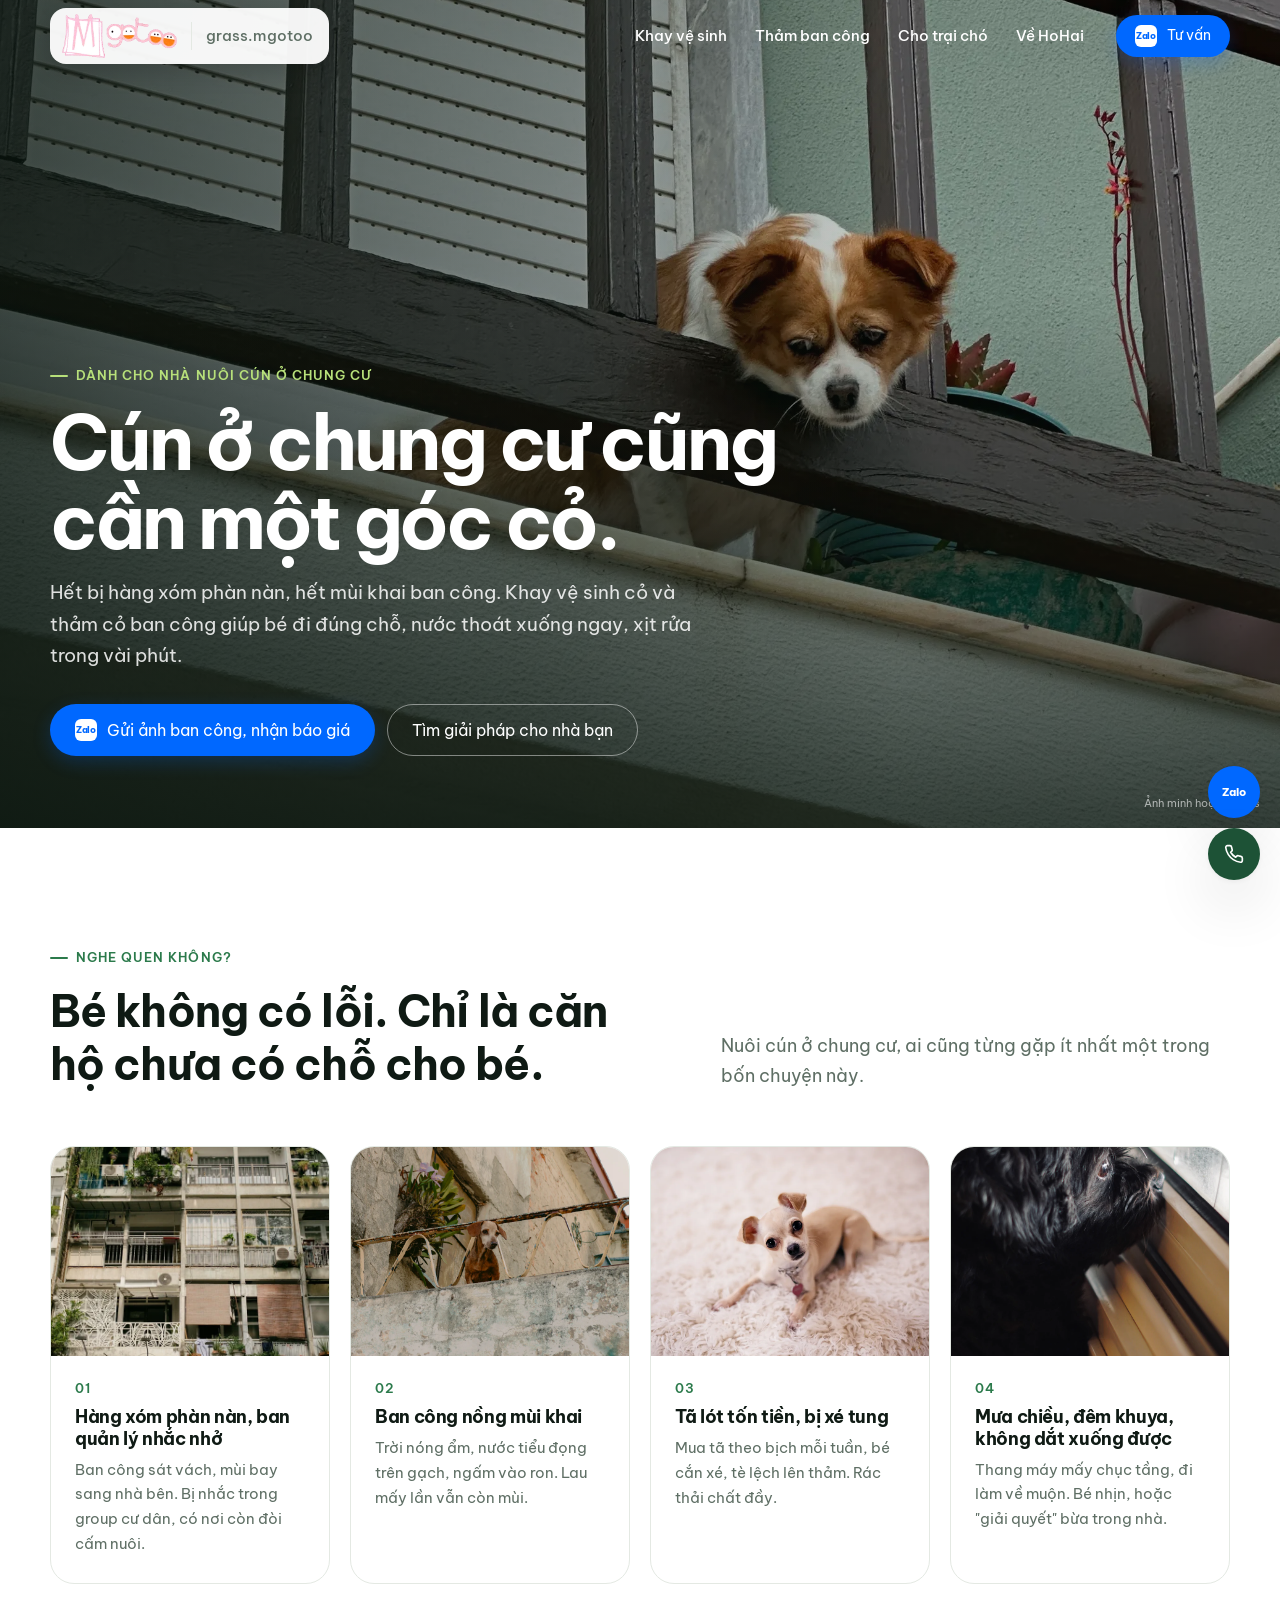
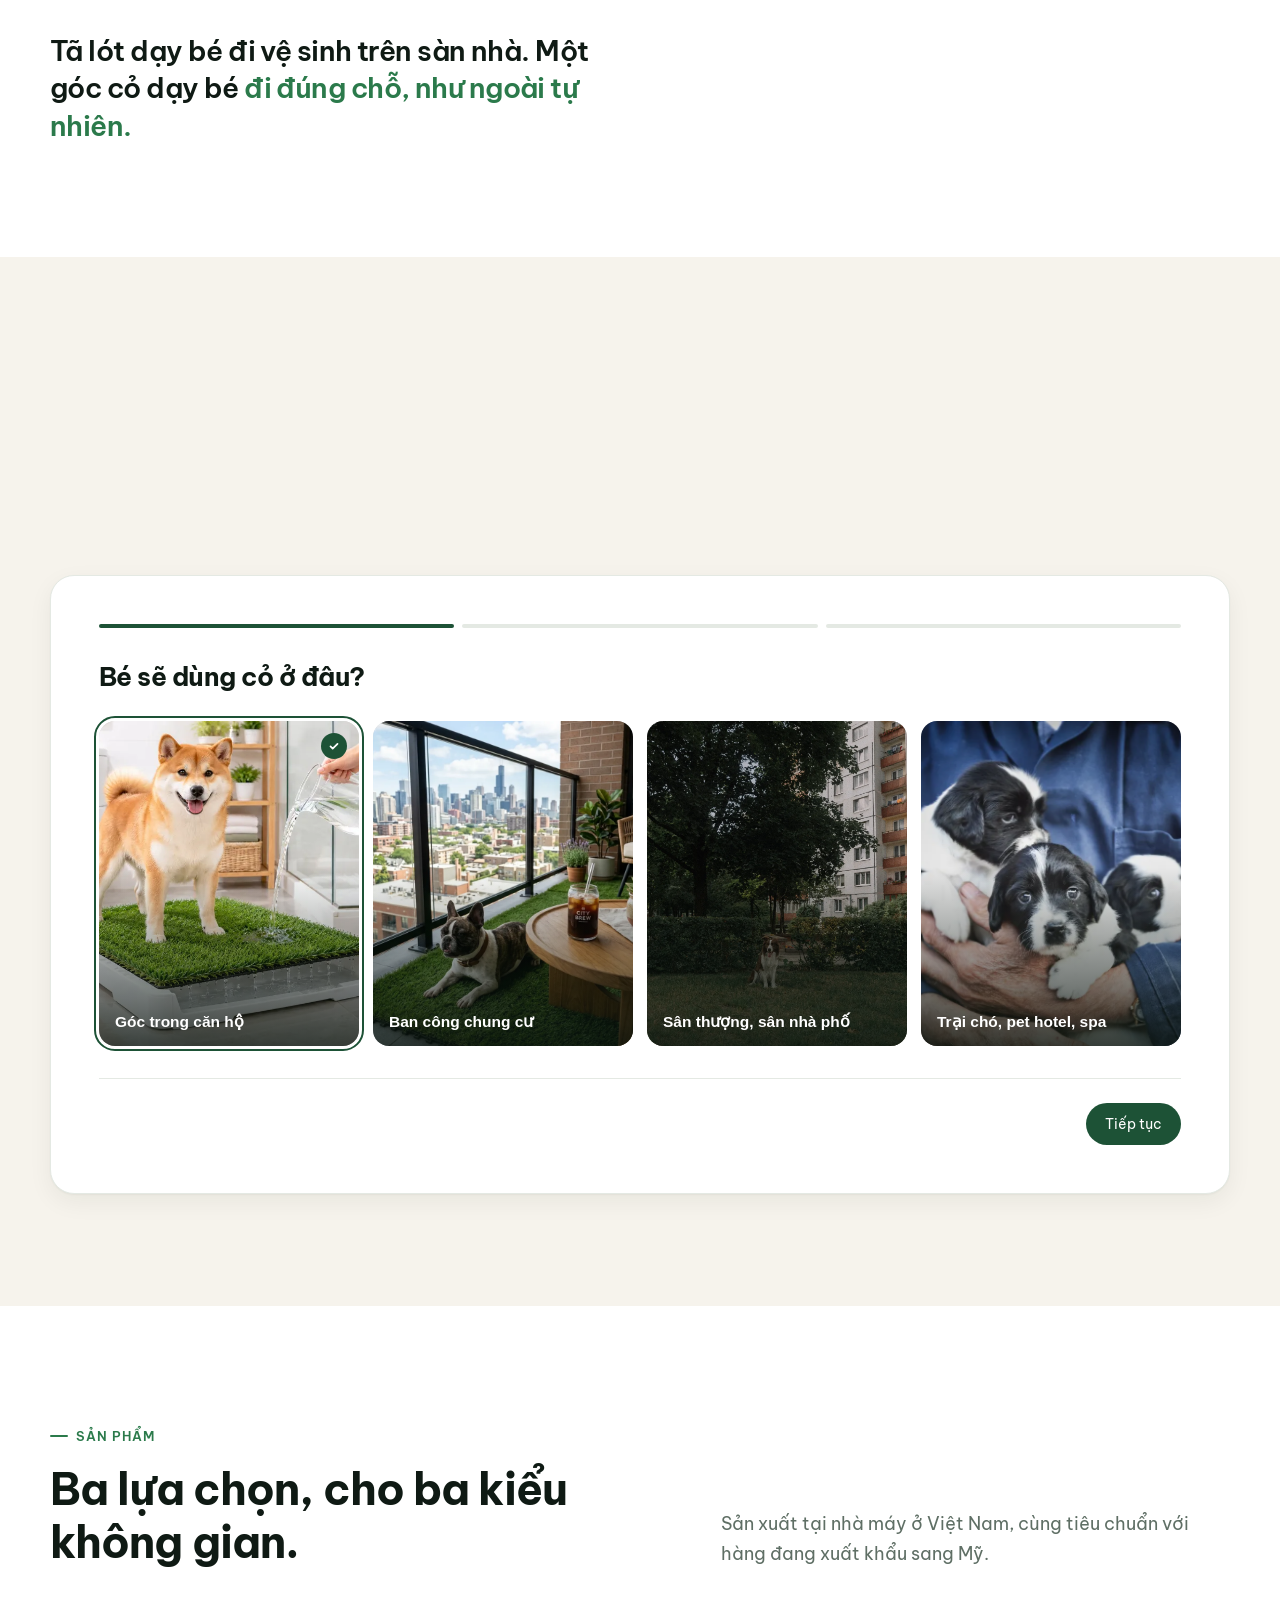
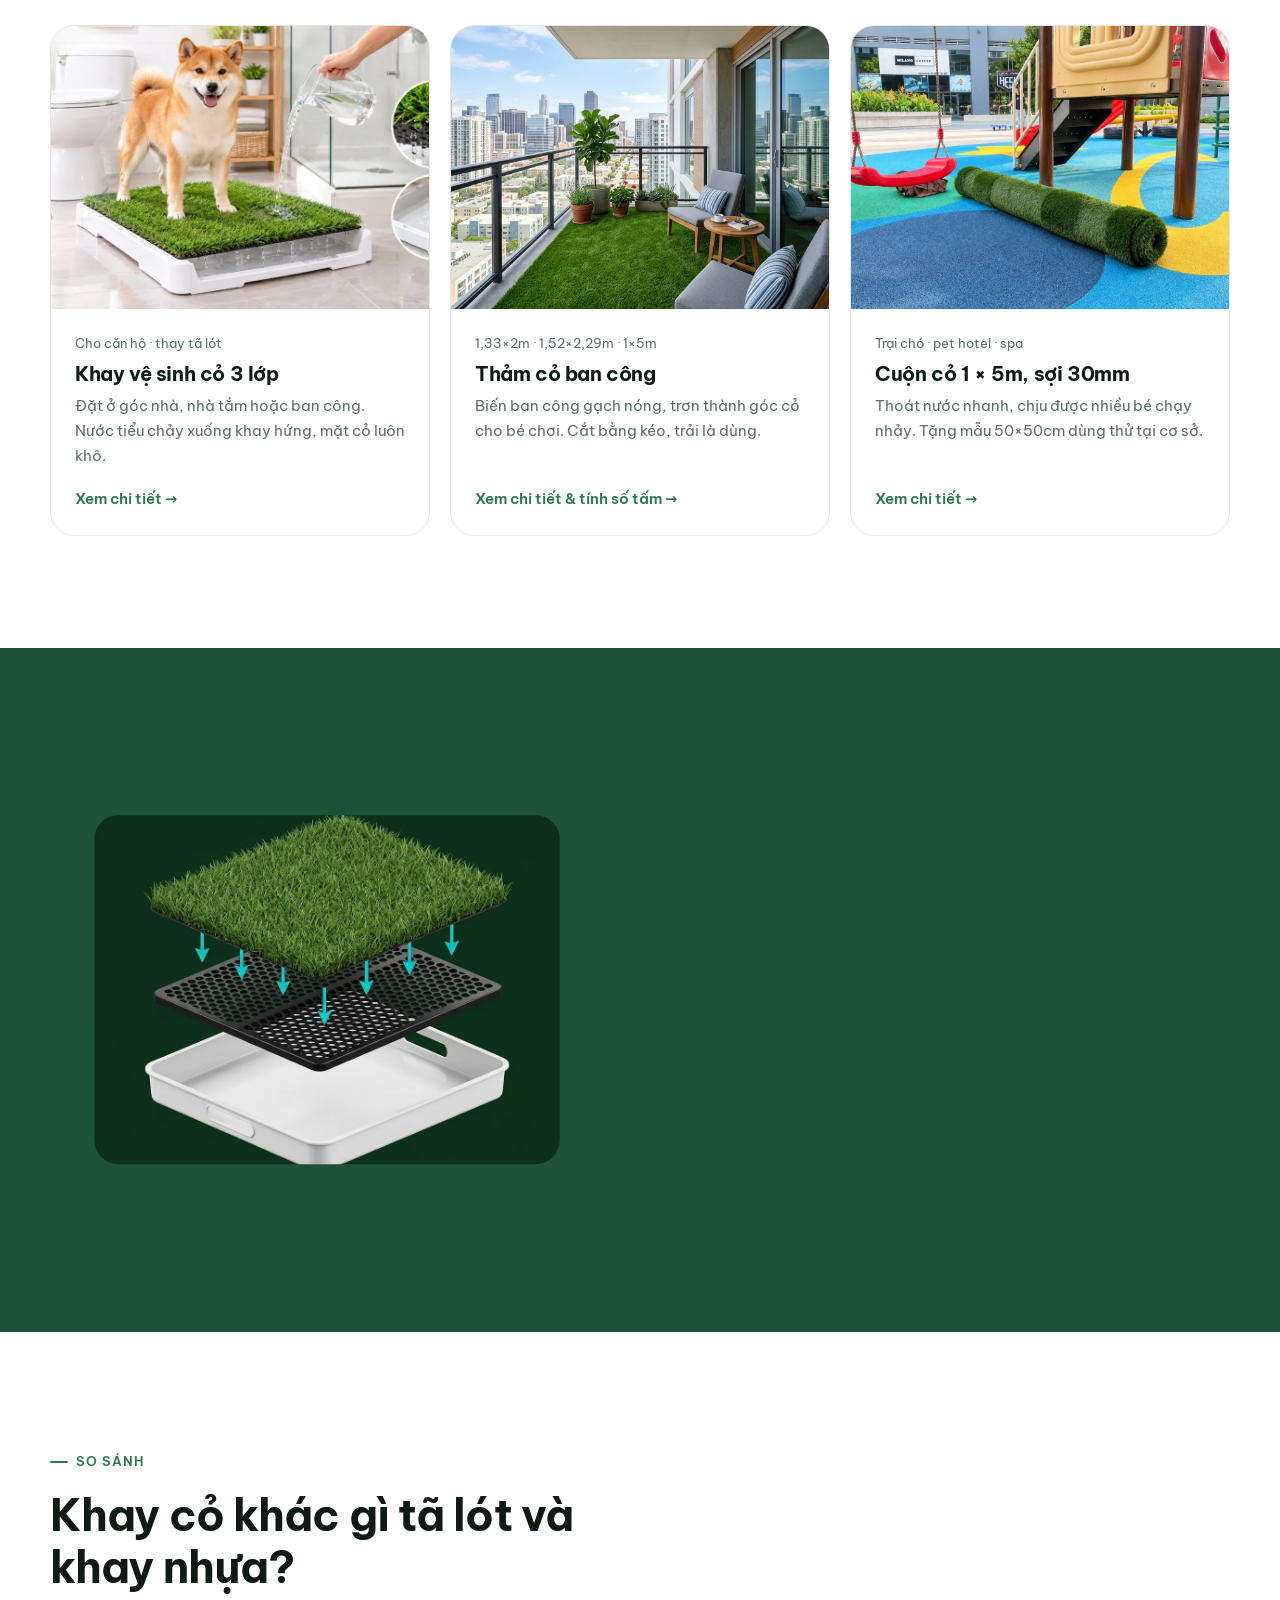
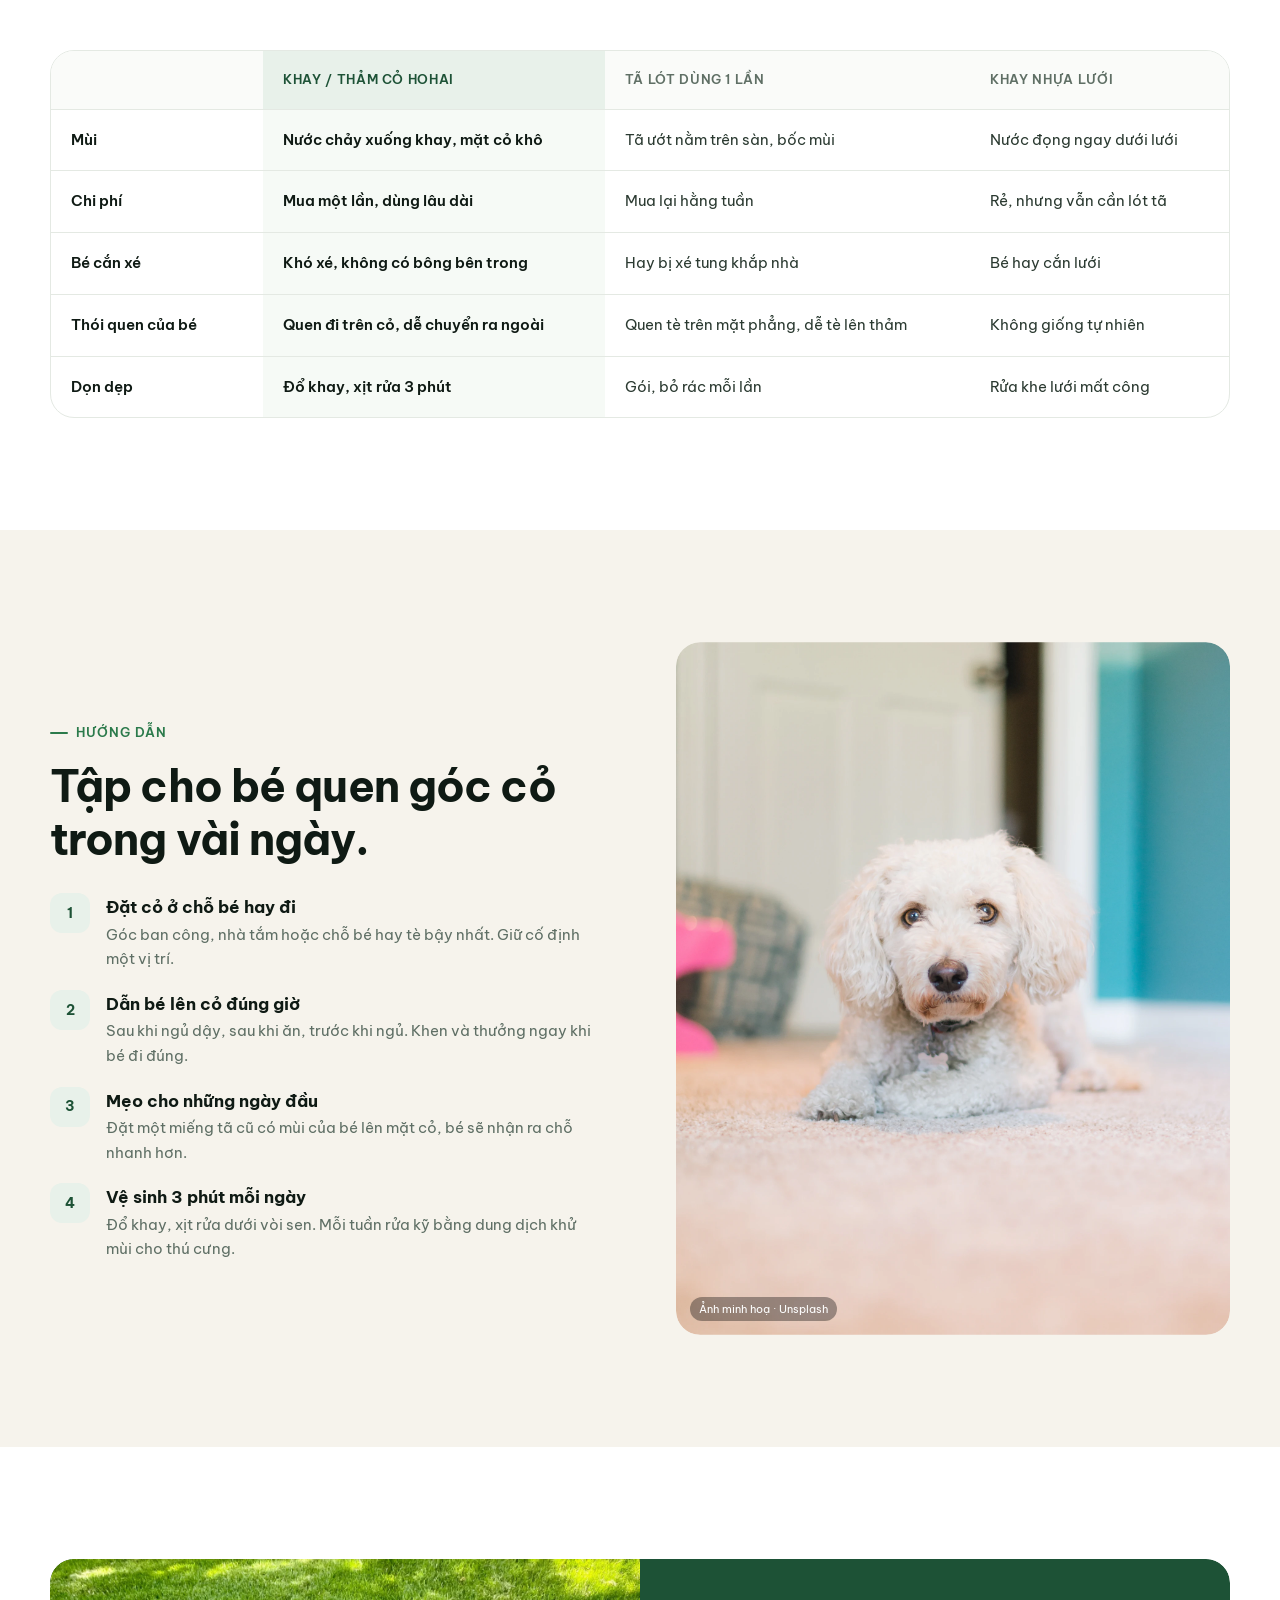
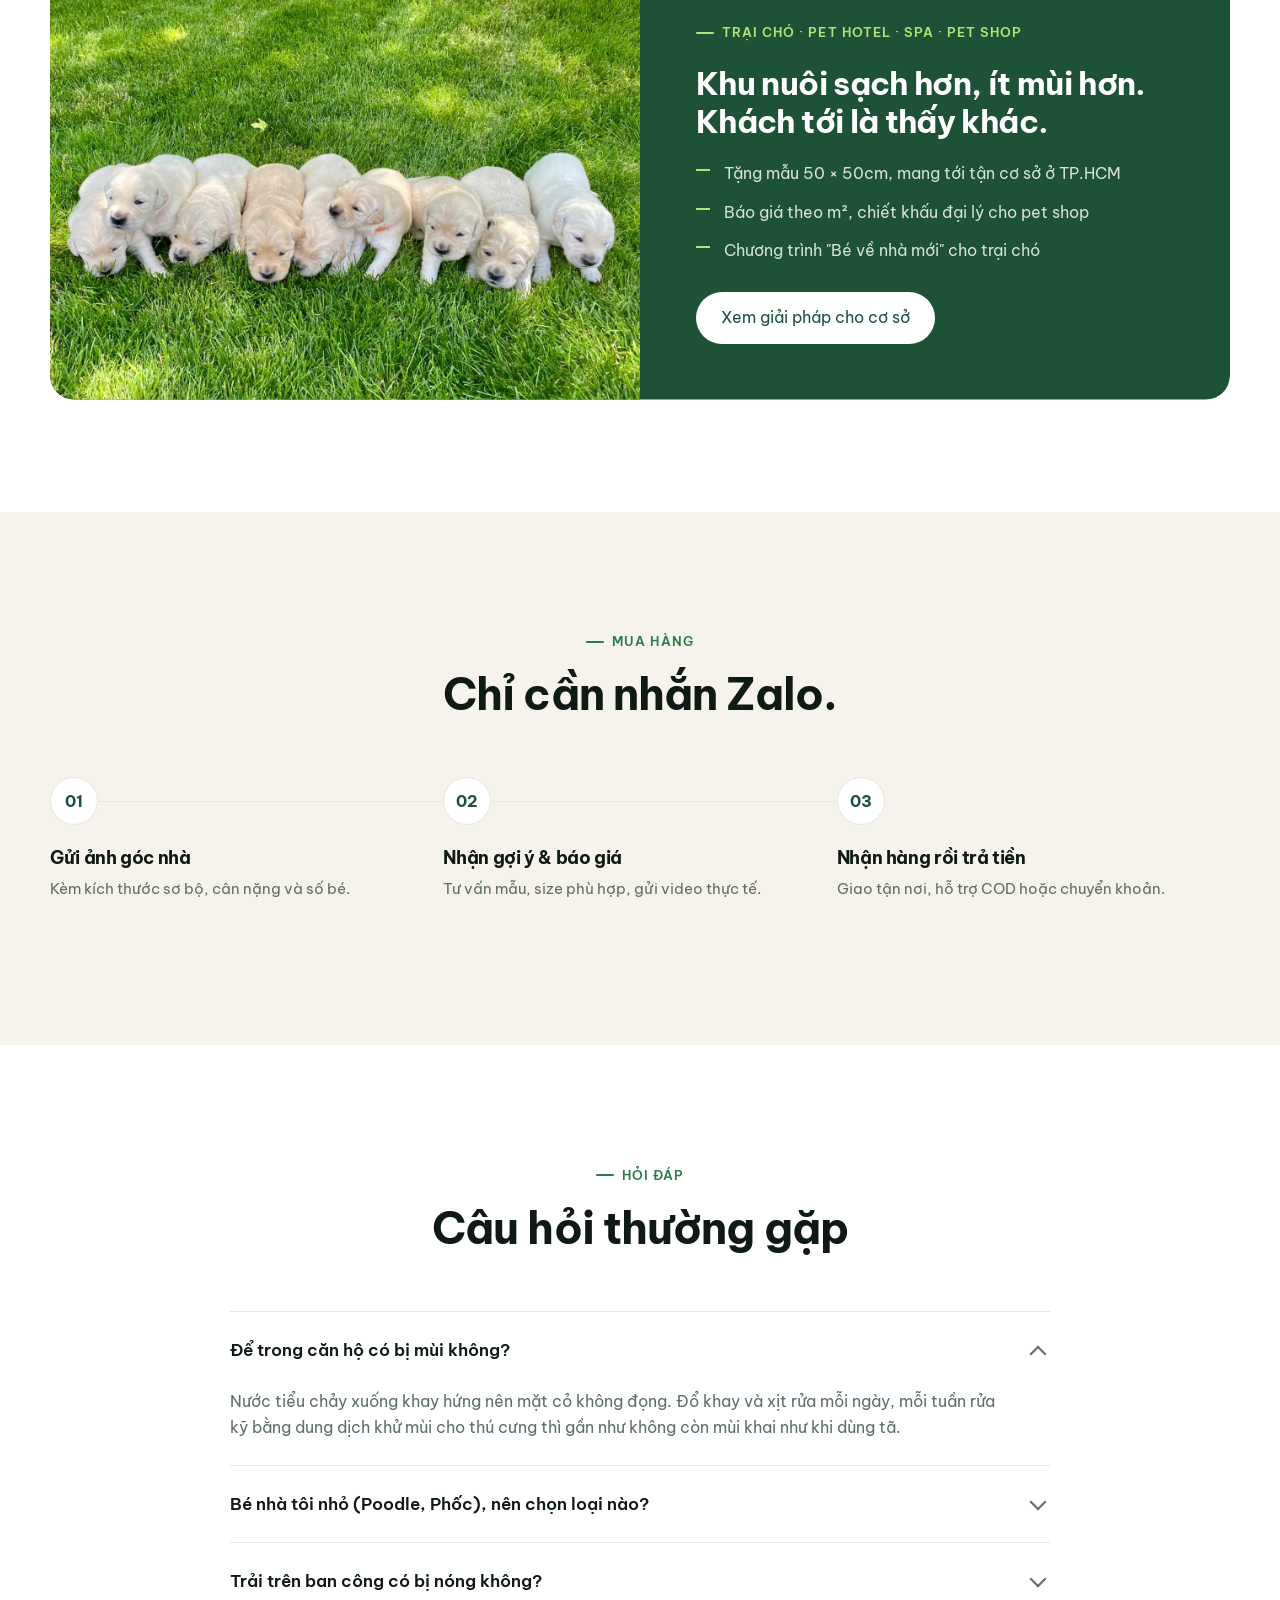
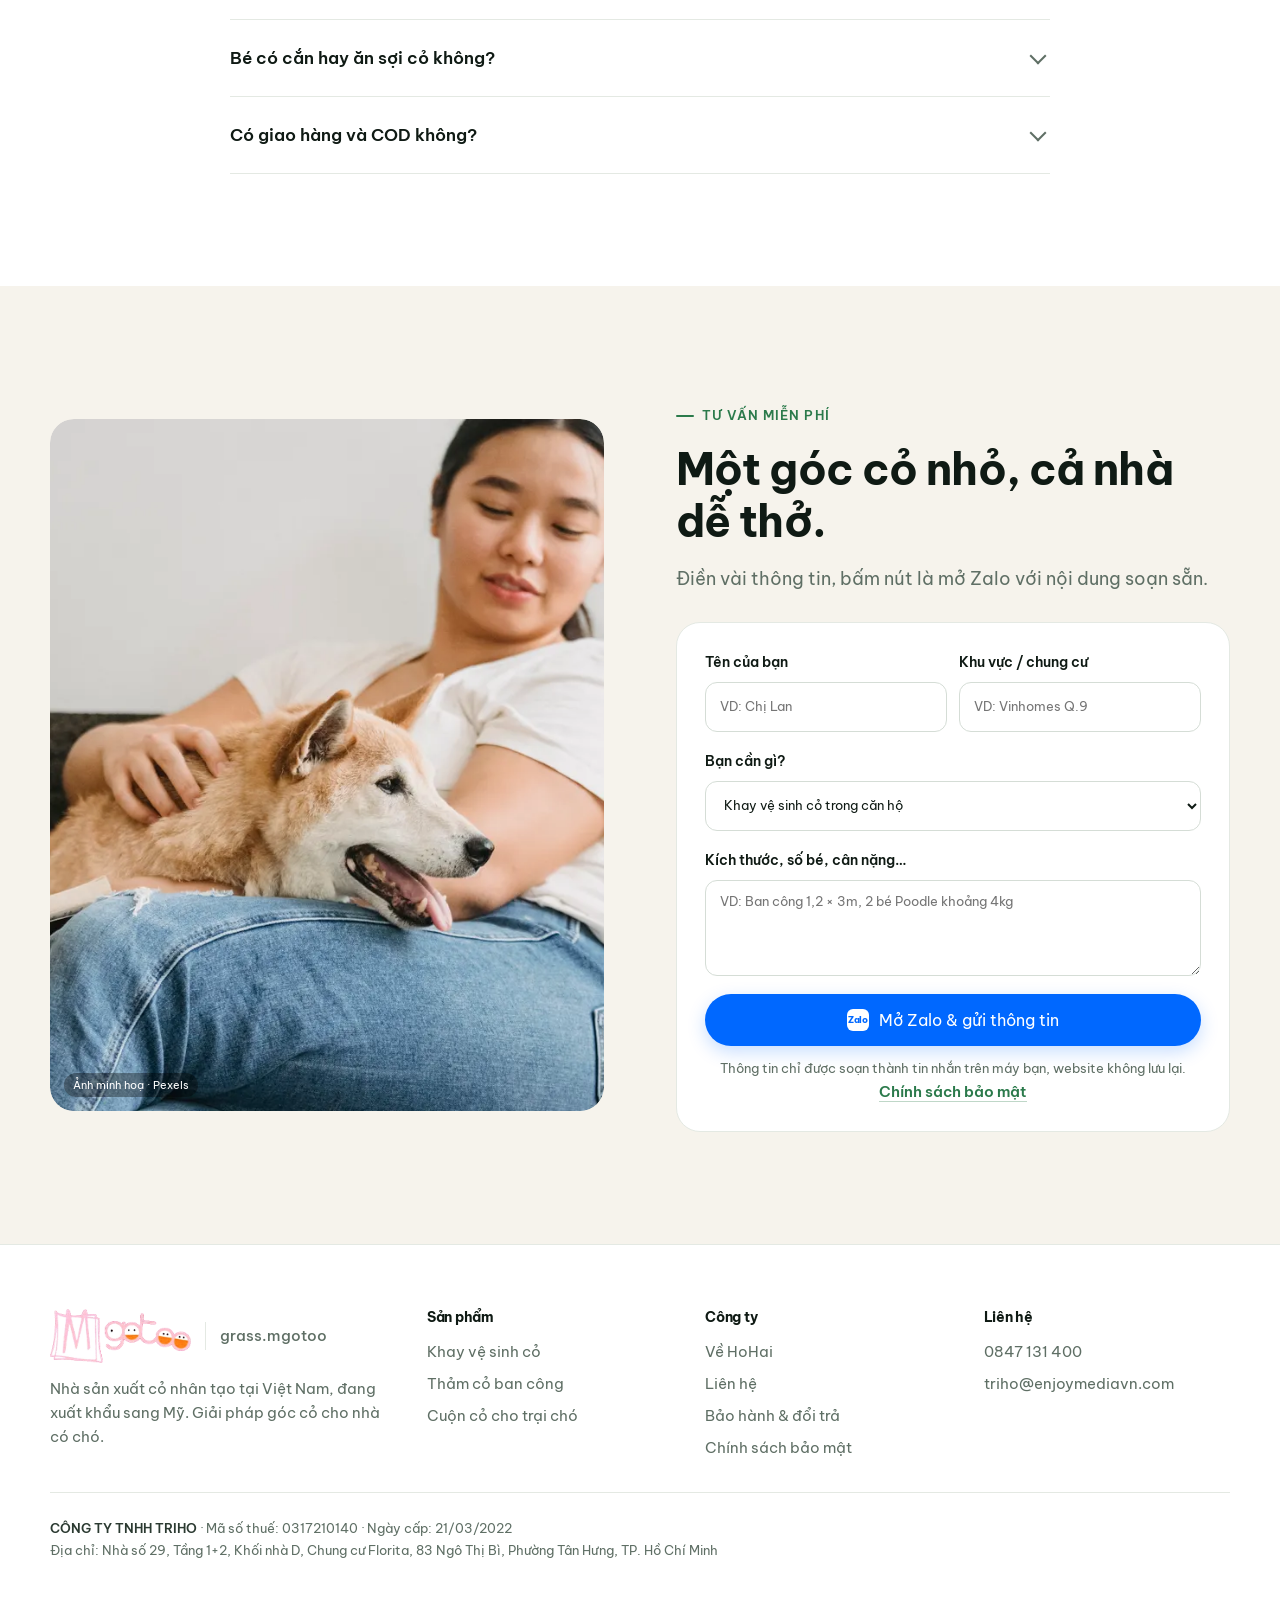
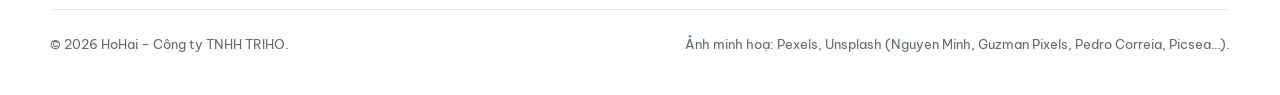
==== index.html @ 3779c03a "Làm lại logo Mgotoo từ file gốc và chỉnh bố cục logo trên header - Logo xử lý lại từ file gốc (asset" ====
<!DOCTYPE html>
<html lang="vi">

<head>
    <meta charset="UTF-8">
    <meta name="viewport" content="width=device-width, initial-scale=1.0">
    <title>HoHai – Cỏ nhân tạo cho chó ở chung cư: khay vệ sinh, thảm ban công</title>
    <meta name="description" content="Giải pháp cỏ nhân tạo cho cún ở chung cư: khay vệ sinh cỏ 3 lớp, thảm cỏ ban công, cuộn cỏ cho trại chó. Hết bị hàng xóm phàn nàn, hết mùi khai ban công. Tư vấn size qua Zalo, hỗ trợ COD.">
    <meta property="og:title" content="Cún ở chung cư cũng cần một góc cỏ – HoHai">
    <meta property="og:description" content="Khay vệ sinh cỏ & thảm cỏ ban công cho chó. Gửi ảnh ban công qua Zalo để được gợi ý size và báo giá.">
    <meta property="og:locale" content="vi_VN">
    <link rel="preconnect" href="https://fonts.googleapis.com">
    <link rel="preconnect" href="https://fonts.gstatic.com" crossorigin>
    <link href="https://fonts.googleapis.com/css2?family=Be+Vietnam+Pro:wght@400;500;600;700&display=swap" rel="stylesheet">
    <link rel="icon" type="image/png" sizes="32x32" href="assets/img/favicon-32.png">
    <link rel="apple-touch-icon" href="assets/img/apple-touch-icon.png">
    <link rel="stylesheet" href="css/ds.css?v=8">
</head>

<body>
    <header class="hd on-dark">
        <div class="wrap">
            <a href="index.html" class="logo"><img class="mark" src="assets/img/logo-mgotoo.webp?v=2" alt="Mgotoo" width="125" height="48"><span class="logo-txt">grass.mgotoo</span></a>
            <nav class="nav">
                <a href="khay-ve-sinh-co.html">Khay vệ sinh</a>
                <a href="tham-co-ban-cong.html">Thảm ban công</a>
                <a href="cuon-co-trai-cho.html">Cho trại chó</a>
                <a href="gioi-thieu.html">Về HoHai</a>
            </nav>
            <a href="#" class="btn btn-zalo btn-sm js-zalo" data-msg="chat"><span class="zalo-mark">Zalo</span>Tư vấn</a>
        </div>
    </header>

    <main>
        <!-- ================= HERO ================= -->
        <section class="hero-full">
            <img src="assets/img/stock-cho-lan-can-ban-cong.webp" alt="Chú chó nhỏ ló đầu qua lan can ban công" fetchpriority="high" class="pos-dog">
            <div class="wrap">
                <div class="eyebrow rv">Dành cho nhà nuôi cún ở chung cư</div>
                <h1 class="rv" style="--d:.08s">Cún ở chung cư cũng cần một góc cỏ.</h1>
                <p class="lead rv" style="--d:.16s">Hết bị hàng xóm phàn nàn, hết mùi khai ban công. Khay vệ sinh cỏ và thảm cỏ ban công giúp bé đi đúng chỗ, nước thoát xuống ngay, xịt rửa trong vài phút.</p>
                <div class="hero-cta rv" style="--d:.24s" data-mbar-anchor>
                    <a href="#" class="btn btn-zalo js-zalo" data-msg="hero"><span class="zalo-mark">Zalo</span>Gửi ảnh ban công, nhận báo giá</a>
                    <a href="#giai-phap" class="btn btn-ghost">Tìm giải pháp cho nhà bạn</a>
                </div>
            </div>
            <span class="credit">Ảnh minh hoạ · Pexels</span>
        </section>

        <!-- ================= NỖI ĐAU ================= -->
        <section class="section">
            <div class="wrap">
                <div class="head split">
                    <div>
                        <div class="eyebrow rv">Nghe quen không?</div>
                        <h2 class="h2 rv" style="--d:.06s">Bé không có lỗi. Chỉ là căn hộ chưa có chỗ cho bé.</h2>
                    </div>
                    <p class="lead rv" style="--d:.12s">Nuôi cún ở chung cư, ai cũng từng gặp ít nhất một trong bốn chuyện này.</p>
                </div>
                <div class="pains-img">
                    <article class="pimg rv">
                        <div class="pimg-i"><img src="assets/img/stock-chung-cu-viet-nam.webp" alt="Ban công chung cư san sát nhau" loading="lazy"></div>
                        <div class="pimg-b"><div class="n">01</div><h3>Hàng xóm phàn nàn, ban quản lý nhắc nhở</h3><p>Ban công sát vách, mùi bay sang nhà bên. Bị nhắc trong group cư dân, có nơi còn đòi cấm nuôi.</p></div>
                    </article>
                    <article class="pimg rv" style="--d:.08s">
                        <div class="pimg-i"><img src="assets/img/stock-cho-ban-cong-cu.webp" alt="Chú chó trên ban công gạch cũ" loading="lazy"></div>
                        <div class="pimg-b"><div class="n">02</div><h3>Ban công nồng mùi khai</h3><p>Trời nóng ẩm, nước tiểu đọng trên gạch, ngấm vào ron. Lau mấy lần vẫn còn mùi.</p></div>
                    </article>
                    <article class="pimg rv" style="--d:.16s">
                        <div class="pimg-i"><img src="assets/img/stock-chihuahua-tren-tham.webp" alt="Chó Chihuahua nằm trên thảm lông" loading="lazy"></div>
                        <div class="pimg-b"><div class="n">03</div><h3>Tã lót tốn tiền, bị xé tung</h3><p>Mua tã theo bịch mỗi tuần, bé cắn xé, tè lệch lên thảm. Rác thải chất đầy.</p></div>
                    </article>
                    <article class="pimg rv" style="--d:.24s">
                        <div class="pimg-i"><img src="assets/img/stock-cho-nhin-cua-so.webp" alt="Chú chó nhìn ra cửa sổ" loading="lazy"></div>
                        <div class="pimg-b"><div class="n">04</div><h3>Mưa chiều, đêm khuya, không dắt xuống được</h3><p>Thang máy mấy chục tầng, đi làm về muộn. Bé nhịn, hoặc "giải quyết" bừa trong nhà.</p></div>
                    </article>
                </div>
                <p class="quote rv">Tã lót dạy bé đi vệ sinh trên sàn nhà. Một góc cỏ dạy bé <em>đi đúng chỗ, như ngoài tự nhiên.</em></p>
            </div>
        </section>

        <!-- ================= WIZARD ================= -->
        <section class="section sand" id="giai-phap">
            <div class="wrap">
                <div class="head">
                    <div class="eyebrow rv">Tìm giải pháp</div>
                    <h2 class="h2 rv" style="--d:.06s">Mỗi căn nhà, một kiểu góc cỏ.</h2>
                </div>
                <div class="wiz rv" id="wiz">
                    <div class="wiz-steps"><span class="on"></span><span></span><span></span></div>

                    <div class="wiz-pane on" data-step="1">
                        <div class="wiz-q">Bé sẽ dùng cỏ ở đâu?</div>
                        <div class="wiz-cards">
                            <button type="button" class="wiz-card on" data-space="indoor"><img src="assets/img/khay-trang-nha-tam.webp" alt="" loading="lazy"><span>Góc trong căn hộ</span></button>
                            <button type="button" class="wiz-card" data-space="balcony"><img src="assets/img/minh-hoa-ban-cong.webp" alt="" loading="lazy"><span>Ban công chung cư</span></button>
                            <button type="button" class="wiz-card" data-space="rooftop"><img src="assets/img/stock-cho-san-co-chung-cu.webp" alt="" loading="lazy"><span>Sân thượng, sân nhà phố</span></button>
                            <button type="button" class="wiz-card" data-space="business"><img src="assets/img/stock-om-cho-con.webp" alt="" loading="lazy"><span>Trại chó, pet hotel, spa</span></button>
                        </div>
                    </div>

                    <div class="wiz-pane" data-step="2">
                        <div class="wiz-group">
                            <div class="wiz-q">Bé nặng khoảng bao nhiêu?</div>
                            <div class="chips" data-opt="weight">
                                <button type="button" class="chip col on" data-val="small">Dưới 5kg<small>Poodle, Phốc, Chihuahua</small></button>
                                <button type="button" class="chip col" data-val="medium">5–12kg<small>Corgi, Shiba, Pug</small></button>
                                <button type="button" class="chip col" data-val="large">Trên 12kg<small>Golden, Husky</small></button>
                            </div>
                        </div>
                        <div class="wiz-group">
                            <div class="wiz-q">Nhà bạn nuôi mấy bé?</div>
                            <div class="chips" data-opt="count">
                                <button type="button" class="chip on" data-val="1">1 bé</button>
                                <button type="button" class="chip" data-val="2-3">2–3 bé</button>
                                <button type="button" class="chip" data-val="4+">Từ 4 bé</button>
                            </div>
                        </div>
                    </div>

                    <div class="wiz-pane" data-step="3">
                        <div class="wiz-rec">
                            <img id="rec-img" src="assets/img/khay-trang-nha-tam.webp" alt="">
                            <div>
                                <span class="badge" id="rec-badge">Gợi ý cho bạn</span>
                                <h3 id="rec-title">—</h3>
                                <p id="rec-desc">—</p>
                                <div class="acts">
                                    <a href="#" class="btn btn-zalo js-zalo" data-msg="wizard"><span class="zalo-mark">Zalo</span>Gửi kết quả qua Zalo</a>
                                    <a href="khay-ve-sinh-co.html" class="btn btn-ghost" id="rec-link">Xem sản phẩm</a>
                                </div>
                            </div>
                        </div>
                    </div>

                    <div class="wiz-foot">
                        <button type="button" class="btn btn-ghost btn-sm" id="wiz-back" style="visibility:hidden;">Quay lại</button>
                        <button type="button" class="btn btn-primary btn-sm" id="wiz-next">Tiếp tục</button>
                    </div>
                </div>
            </div>
        </section>

        <!-- ================= SẢN PHẨM ================= -->
        <section class="section" id="san-pham">
            <div class="wrap">
                <div class="head split">
                    <div>
                        <div class="eyebrow rv">Sản phẩm</div>
                        <h2 class="h2 rv" style="--d:.06s">Ba lựa chọn, cho ba kiểu không gian.</h2>
                    </div>
                    <p class="lead rv" style="--d:.12s">Sản xuất tại nhà máy ở Việt Nam, cùng tiêu chuẩn với hàng đang xuất khẩu sang Mỹ.</p>
                </div>
                <div class="pcards">
                    <a href="khay-ve-sinh-co.html" class="pcard rv">
                        <div class="pcard-img"><img src="assets/img/khay-trang-nha-tam.webp" alt="Khay vệ sinh cỏ 3 lớp" loading="lazy"></div>
                        <div class="pcard-body"><span class="meta">Cho căn hộ · thay tã lót</span><h3>Khay vệ sinh cỏ 3 lớp</h3><p>Đặt ở góc nhà, nhà tắm hoặc ban công. Nước tiểu chảy xuống khay hứng, mặt cỏ luôn khô.</p><span class="more">Xem chi tiết →</span></div>
                    </a>
                    <a href="tham-co-ban-cong.html" class="pcard rv" style="--d:.08s">
                        <div class="pcard-img"><img src="assets/img/minh-hoa-ban-cong-rong.webp" alt="Thảm cỏ ban công" loading="lazy"></div>
                        <div class="pcard-body"><span class="meta">1,33×2m · 1,52×2,29m · 1×5m</span><h3>Thảm cỏ ban công</h3><p>Biến ban công gạch nóng, trơn thành góc cỏ cho bé chơi. Cắt bằng kéo, trải là dùng.</p><span class="more">Xem chi tiết &amp; tính số tấm →</span></div>
                    </a>
                    <a href="cuon-co-trai-cho.html" class="pcard rv" style="--d:.16s">
                        <div class="pcard-img"><img src="assets/img/cuon-co-that-hcm.webp" alt="Cuộn cỏ 1x5m thực tế" loading="lazy"></div>
                        <div class="pcard-body"><span class="meta">Trại chó · pet hotel · spa</span><h3>Cuộn cỏ 1 × 5m, sợi 30mm</h3><p>Thoát nước nhanh, chịu được nhiều bé chạy nhảy. Tặng mẫu 50×50cm dùng thử tại cơ sở.</p><span class="more">Xem chi tiết →</span></div>
                    </a>
                </div>
            </div>
        </section>

        <!-- ================= KHAY 3 LỚP ================= -->
        <section class="section dark">
            <div class="wrap duo">
                <div class="duo-img rv-img" style="aspect-ratio:4/3;"><img src="assets/img/khay-3-lop.webp" alt="Khay vệ sinh cỏ tách 3 lớp" loading="lazy"></div>
                <div>
                    <div class="eyebrow rv">Khay vệ sinh cỏ 3 lớp</div>
                    <h2 class="h2 rv" style="--d:.06s">Hết mùi bắt đầu từ bên dưới lớp cỏ.</h2>
                    <ul class="list">
                        <li class="rv" style="--d:.1s"><span>01</span><div><b style="color:#fff">Mặt cỏ đế đục lỗ</b><p style="color:rgba(255,255,255,.7)">Sợi mềm như cỏ thật, nước tiểu chảy xuyên qua ngay.</p></div></li>
                        <li class="rv" style="--d:.16s"><span>02</span><div><b style="color:#fff">Lưới đỡ thoát nước</b><p style="color:rgba(255,255,255,.7)">Nâng mặt cỏ khỏi đáy khay, chân bé luôn khô.</p></div></li>
                        <li class="rv" style="--d:.22s"><span>03</span><div><b style="color:#fff">Khay hứng có tay cầm</b><p style="color:rgba(255,255,255,.7)">Kín, không rò ra sàn. Nhấc ra đổ, xịt rửa trong 3 phút.</p></div></li>
                    </ul>
                    <div class="hero-cta rv" style="--d:.28s"><a href="khay-ve-sinh-co.html" class="btn btn-light">Xem khay vệ sinh</a></div>
                </div>
            </div>
        </section>

        <!-- ================= SO SÁNH ================= -->
        <section class="section">
            <div class="wrap">
                <div class="head">
                    <div class="eyebrow rv">So sánh</div>
                    <h2 class="h2 rv" style="--d:.06s">Khay cỏ khác gì tã lót và khay nhựa?</h2>
                </div>
                <div class="tbl-wrap rv">
                    <table class="tbl">
                        <thead><tr><th></th><th class="us">Khay / thảm cỏ HoHai</th><th>Tã lót dùng 1 lần</th><th>Khay nhựa lưới</th></tr></thead>
                        <tbody>
                            <tr><td>Mùi</td><td class="us">Nước chảy xuống khay, mặt cỏ khô</td><td>Tã ướt nằm trên sàn, bốc mùi</td><td>Nước đọng ngay dưới lưới</td></tr>
                            <tr><td>Chi phí</td><td class="us">Mua một lần, dùng lâu dài</td><td>Mua lại hằng tuần</td><td>Rẻ, nhưng vẫn cần lót tã</td></tr>
                            <tr><td>Bé cắn xé</td><td class="us">Khó xé, không có bông bên trong</td><td>Hay bị xé tung khắp nhà</td><td>Bé hay cắn lưới</td></tr>
                            <tr><td>Thói quen của bé</td><td class="us">Quen đi trên cỏ, dễ chuyển ra ngoài</td><td>Quen tè trên mặt phẳng, dễ tè lên thảm</td><td>Không giống tự nhiên</td></tr>
                            <tr><td>Dọn dẹp</td><td class="us">Đổ khay, xịt rửa 3 phút</td><td>Gói, bỏ rác mỗi lần</td><td>Rửa khe lưới mất công</td></tr>
                        </tbody>
                    </table>
                </div>
            </div>
        </section>

        <!-- ================= HƯỚNG DẪN ================= -->
        <section class="section sand" id="huong-dan">
            <div class="wrap duo rev">
                <div class="duo-img rv-img"><img src="assets/img/stock-poodle-trang.webp" alt="Chú Poodle trắng nằm trong nhà" loading="lazy"><span class="credit">Ảnh minh hoạ · Unsplash</span></div>
                <div>
                    <div class="eyebrow rv">Hướng dẫn</div>
                    <h2 class="h2 rv" style="--d:.06s">Tập cho bé quen góc cỏ trong vài ngày.</h2>
                    <ul class="list">
                        <li class="rv" style="--d:.1s"><span>1</span><div><b>Đặt cỏ ở chỗ bé hay đi</b><p>Góc ban công, nhà tắm hoặc chỗ bé hay tè bậy nhất. Giữ cố định một vị trí.</p></div></li>
                        <li class="rv" style="--d:.16s"><span>2</span><div><b>Dẫn bé lên cỏ đúng giờ</b><p>Sau khi ngủ dậy, sau khi ăn, trước khi ngủ. Khen và thưởng ngay khi bé đi đúng.</p></div></li>
                        <li class="rv" style="--d:.22s"><span>3</span><div><b>Mẹo cho những ngày đầu</b><p>Đặt một miếng tã cũ có mùi của bé lên mặt cỏ, bé sẽ nhận ra chỗ nhanh hơn.</p></div></li>
                        <li class="rv" style="--d:.28s"><span>4</span><div><b>Vệ sinh 3 phút mỗi ngày</b><p>Đổ khay, xịt rửa dưới vòi sen. Mỗi tuần rửa kỹ bằng dung dịch khử mùi cho thú cưng.</p></div></li>
                    </ul>
                </div>
            </div>
        </section>

        <!-- ================= B2B ================= -->
        <section class="section">
            <div class="wrap">
                <div class="promo rv-img">
                    <div class="promo-media"><img src="assets/img/stock-golden-con-tren-co.webp" alt="Đàn chó con golden trên cỏ" loading="lazy"></div>
                    <div class="promo-body">
                        <div class="eyebrow">Trại chó · Pet hotel · Spa · Pet shop</div>
                        <h3>Khu nuôi sạch hơn, ít mùi hơn. Khách tới là thấy khác.</h3>
                        <ul>
                            <li>Tặng mẫu 50 × 50cm, mang tới tận cơ sở ở TP.HCM</li>
                            <li>Báo giá theo m², chiết khấu đại lý cho pet shop</li>
                            <li>Chương trình "Bé về nhà mới" cho trại chó</li>
                        </ul>
                        <a href="cuon-co-trai-cho.html" class="btn btn-light">Xem giải pháp cho cơ sở</a>
                    </div>
                </div>
            </div>
        </section>

        <!-- ================= QUY TRÌNH ================= -->
        <section class="section sand">
            <div class="wrap">
                <div class="head center">
                    <div class="eyebrow rv">Mua hàng</div>
                    <h2 class="h2 rv" style="--d:.06s">Chỉ cần nhắn Zalo.</h2>
                </div>
                <div class="steps" style="grid-template-columns:repeat(auto-fit,minmax(220px,1fr));">
                    <div class="step rv"><h3>Gửi ảnh góc nhà</h3><p>Kèm kích thước sơ bộ, cân nặng và số bé.</p></div>
                    <div class="step rv" style="--d:.08s"><h3>Nhận gợi ý &amp; báo giá</h3><p>Tư vấn mẫu, size phù hợp, gửi video thực tế.</p></div>
                    <div class="step rv" style="--d:.16s"><h3>Nhận hàng rồi trả tiền</h3><p>Giao tận nơi, hỗ trợ COD hoặc chuyển khoản.</p></div>
                </div>
            </div>
        </section>

        <!-- ================= FAQ ================= -->
        <section class="section" id="faq">
            <div class="wrap">
                <div class="head center">
                    <div class="eyebrow rv">Hỏi đáp</div>
                    <h2 class="h2 rv" style="--d:.06s">Câu hỏi thường gặp</h2>
                </div>
                <div class="faq rv">
                    <details open><summary>Để trong căn hộ có bị mùi không?</summary><div class="ans"><p>Nước tiểu chảy xuống khay hứng nên mặt cỏ không đọng. Đổ khay và xịt rửa mỗi ngày, mỗi tuần rửa kỹ bằng dung dịch khử mùi cho thú cưng thì gần như không còn mùi khai như khi dùng tã.</p></div></details>
                    <details><summary>Bé nhà tôi nhỏ (Poodle, Phốc), nên chọn loại nào?</summary><div class="ans"><p>Với bé dưới 5kg, một khay vệ sinh cỡ Nhỏ hoặc một tấm thảm 1,33 × 2m cho ban công là đủ. Gửi ảnh góc nhà qua Zalo, bên mình gợi ý cụ thể.</p></div></details>
                    <details><summary>Trải trên ban công có bị nóng không?</summary><div class="ans"><p>Cỏ nhân tạo nóng lên khi nắng chiếu trực tiếp, giống gạch hay sàn gỗ ngoài trời. Xịt nước nhẹ sẽ mát ngay; nên để một phần có bóng râm để bé nằm chơi buổi trưa.</p></div></details>
                    <details><summary>Bé có cắn hay ăn sợi cỏ không?</summary><div class="ans"><p>Sợi cỏ được khâu chặt vào lớp đế nên khó bứt ra. Với bé đang mọc răng, hay cắn phá, nên cố định mép thảm và cho bé đồ chơi gặm thay thế.</p></div></details>
                    <details><summary>Có giao hàng và COD không?</summary><div class="ans"><p>Có. Giao tận nơi tại TP.HCM và gửi đi các tỉnh. Hỗ trợ nhận hàng rồi trả tiền (COD) hoặc chuyển khoản.</p></div></details>
                </div>
            </div>
        </section>

        <!-- ================= LIÊN HỆ ================= -->
        <section class="section sand" id="lien-he">
            <div class="wrap duo">
                <div class="duo-img rv-img"><img src="assets/img/stock-co-gai-om-shiba.webp" alt="Cô gái ôm chú chó Shiba trên sofa" loading="lazy"><span class="credit">Ảnh minh hoạ · Pexels</span></div>
                <div>
                    <div class="eyebrow rv">Tư vấn miễn phí</div>
                    <h2 class="h2 rv" style="--d:.06s">Một góc cỏ nhỏ, cả nhà dễ thở.</h2>
                    <p class="lead rv" style="--d:.1s">Điền vài thông tin, bấm nút là mở Zalo với nội dung soạn sẵn.</p>
                    <form class="tool-in rv" style="--d:.16s;margin-top:28px;" id="zf" novalidate>
                        <div class="fld-row">
                            <div class="fld"><label for="zf-name">Tên của bạn</label><input id="zf-name" placeholder="VD: Chị Lan"></div>
                            <div class="fld"><label for="zf-area">Khu vực / chung cư</label><input id="zf-area" placeholder="VD: Vinhomes Q.9"></div>
                        </div>
                        <div class="fld"><label for="zf-need">Bạn cần gì?</label>
                            <select id="zf-need">
                                <option>Khay vệ sinh cỏ trong căn hộ</option>
                                <option>Thảm cỏ ban công</option>
                                <option>Cuộn cỏ cho sân thượng / sân nhà</option>
                                <option>Trại chó / pet hotel / spa – xin mẫu</option>
                                <option>Pet shop – hợp tác đại lý</option>
                            </select>
                        </div>
                        <div class="fld"><label for="zf-notes">Kích thước, số bé, cân nặng…</label><textarea id="zf-notes" placeholder="VD: Ban công 1,2 × 3m, 2 bé Poodle khoảng 4kg"></textarea></div>
                        <a href="#" class="btn btn-zalo btn-block js-zalo" data-msg="form"><span class="zalo-mark">Zalo</span>Mở Zalo &amp; gửi thông tin</a>
                        <p class="hint" style="margin-top:12px;text-align:center;">Thông tin chỉ được soạn thành tin nhắn trên máy bạn, website không lưu lại. <a href="chinh-sach-bao-mat.html" class="link">Chính sách bảo mật</a></p>
                    </form>
                </div>
            </div>
        </section>
    </main>

    <footer class="ft">
        <div class="wrap">
            <div class="ft-grid">
                <div><a href="index.html" class="logo"><img class="mark" src="assets/img/logo-mgotoo.webp?v=2" alt="Mgotoo" width="125" height="48"><span class="logo-txt">grass.mgotoo</span></a><p style="margin-top:14px;max-width:36ch;">Nhà sản xuất cỏ nhân tạo tại Việt Nam, đang xuất khẩu sang Mỹ. Giải pháp góc cỏ cho nhà có chó.</p></div>
                <div><h4>Sản phẩm</h4><ul><li><a href="khay-ve-sinh-co.html">Khay vệ sinh cỏ</a></li><li><a href="tham-co-ban-cong.html">Thảm cỏ ban công</a></li><li><a href="cuon-co-trai-cho.html">Cuộn cỏ cho trại chó</a></li></ul></div>
                <div><h4>Công ty</h4><ul><li><a href="gioi-thieu.html">Về HoHai</a></li><li><a href="lien-he.html">Liên hệ</a></li><li><a href="chinh-sach-bao-hanh.html">Bảo hành &amp; đổi trả</a></li><li><a href="chinh-sach-bao-mat.html">Chính sách bảo mật</a></li></ul></div>
                <div><h4>Liên hệ</h4><ul><li><a href="tel:0847131400">0847 131 400</a></li><li><a href="mailto:triho@enjoymediavn.com">triho@enjoymediavn.com</a></li></ul></div>
            </div>
            <div class="ft-legal"><b>CÔNG TY TNHH TRIHO</b> · Mã số thuế: 0317210140 · Ngày cấp: 21/03/2022<br>Địa chỉ: Nhà số 29, Tầng 1+2, Khối nhà D, Chung cư Florita, 83 Ngô Thị Bì, Phường Tân Hưng, TP. Hồ Chí Minh</div><div class="ft-bottom"><span>© 2026 HoHai – Công ty TNHH TRIHO.</span><span>Ảnh minh hoạ: Pexels, Unsplash (Nguyen Minh, Guzman Pixels, Pedro Correia, Picsea…).</span></div>
        </div>
    </footer>

    <div class="fab">
        <a href="#" class="z js-zalo" data-msg="chat" aria-label="Chat Zalo">Zalo</a>
        <a href="tel:0847131400" class="c" aria-label="Gọi hotline"><svg viewBox="0 0 24 24" fill="none" stroke="currentColor" stroke-width="2" stroke-linecap="round" stroke-linejoin="round"><path d="M22 16.9v3a2 2 0 0 1-2.2 2 19.8 19.8 0 0 1-8.6-3.1 19.5 19.5 0 0 1-6-6A19.8 19.8 0 0 1 2.1 4.2 2 2 0 0 1 4.1 2h3a2 2 0 0 1 2 1.7c.1 1 .4 1.9.7 2.8a2 2 0 0 1-.5 2.1L8 9.9a16 16 0 0 0 6 6l1.3-1.3a2 2 0 0 1 2.1-.4c.9.3 1.8.6 2.8.7a2 2 0 0 1 1.7 2z"/></svg></a>
    </div>
    <div class="mbar"><div class="t">Tư vấn miễn phí<b>Gửi ảnh, nhận báo giá</b></div><a href="#" class="btn btn-zalo btn-sm js-zalo" data-msg="hero"><span class="zalo-mark">Zalo</span>Nhắn ngay</a></div>
    <div class="toast" role="status" aria-live="polite"></div>

    <script src="js/products.js?v=1"></script>
    <script>
        (function () {
            var space = 'indoor', step = 1;
            // Không gian, cân nặng và luật gợi ý lấy từ data/products.json (dùng chung với Zalo Mini App)
            var D = null;
            HOHAI_DATA.ready.then(function (d) { D = d; if (step === 3) go(3); });
            var find = function (list, id) { for (var i = 0; list && i < list.length; i++) if (list[i].id === id) return list[i]; return null; };
            var label = function (id) { var x = D && find(D.spaces, id); return x ? x.label : ''; };
            var wlabel = function (id) { var x = D && find(D.weights, id); return x ? x.label : ''; };
            function st() { return window.DS ? DS.state : { weight: 'small', count: '1' }; }
            function rec() {
                var s = st();
                var r = D && HOHAI_DATA.recommend(D, space, s.weight, s.count !== '1');
                return r ? { t: r.title, d: r.desc, l: r.link, i: r.image }
                    : { t: 'Đang tải gợi ý…', d: 'Nếu chờ lâu, bấm “Gửi kết quả qua Zalo” để bên mình tư vấn trực tiếp.', l: '#', i: 'assets/img/khay-trang-nha-tam.webp' };
            }
            var wiz = document.getElementById('wiz');
            var panes = wiz.querySelectorAll('.wiz-pane'), bars = wiz.querySelectorAll('.wiz-steps span');
            var next = document.getElementById('wiz-next'), back = document.getElementById('wiz-back');
            function go(n) {
                step = n;
                panes.forEach(function (p) { p.classList.toggle('on', +p.dataset.step === n); });
                bars.forEach(function (b, i) { b.classList.toggle('on', i < n); });
                back.style.visibility = n > 1 ? 'visible' : 'hidden';
                next.textContent = n === 3 ? 'Chọn lại' : 'Tiếp tục';
                if (n === 3) {
                    var r = rec();
                    document.getElementById('rec-badge').textContent = 'Gợi ý cho: ' + label(space);
                    document.getElementById('rec-title').textContent = r.t;
                    document.getElementById('rec-desc').textContent = r.d;
                    document.getElementById('rec-link').href = r.l;
                    document.getElementById('rec-img').src = r.i;
                }
            }
            wiz.querySelectorAll('.wiz-card').forEach(function (c) {
                c.addEventListener('click', function () {
                    wiz.querySelectorAll('.wiz-card').forEach(function (x) { x.classList.remove('on'); });
                    c.classList.add('on'); space = c.dataset.space;
                });
            });
            next.addEventListener('click', function () { go(step === 3 ? 1 : step + 1); });
            back.addEventListener('click', function () { go(Math.max(1, step - 1)); });

            var v = function (id) { return (document.getElementById(id).value || '').trim(); };
            window.DS_PAGE = {
                messages: {
                    chat: 'Chào shop, mình muốn được tư vấn cỏ nhân tạo cho cún.',
                    hero: 'Chào shop, mình gửi ảnh ban công/góc nhà, nhờ shop gợi ý size và báo giá giúp mình.',
                    wizard: function (s) {
                        var r = rec();
                        return 'Chào shop, mình vừa dùng công cụ chọn giải pháp trên web:\n- Không gian: ' + label(space) + '\n- Bé nặng: ' + wlabel(s.weight) + '\n- Số bé: ' + s.count + '\n- Gợi ý: ' + r.t + '\nNhờ shop tư vấn và báo giá giúp mình.';
                    },
                    form: function () {
                        var l = ['Chào shop, mình cần tư vấn:'];
                        if (v('zf-name')) l.push('- Tên: ' + v('zf-name'));
                        if (v('zf-area')) l.push('- Khu vực: ' + v('zf-area'));
                        l.push('- Nhu cầu: ' + v('zf-need'));
                        if (v('zf-notes')) l.push('- Chi tiết: ' + v('zf-notes'));
                        return l.join('\n');
                    }
                }
            };
        })();
    </script>
    <script src="js/ds.js?v=3"></script>
    <script src="js/monitor-config.js?v=6"></script>
    <script src="js/analytics-collector.js?v=4"></script>
</body>

</html>
---- css/ds.css ----
/* =========================================================
 * ds.css — Bộ thiết kế mới cho website VN (độc lập, KHÔNG dùng style.css của site Mỹ)
 * Font: Be Vietnam Pro (thiết kế riêng cho tiếng Việt)
 * Nguyên tắc: 1 font · 1 màu thương hiệu · nhiều khoảng trắng · chuyển động chậm, êm
 * ========================================================= */

:root {
    --ink: #0f1a14;
    --ink-2: #2b3a31;
    --muted: #5f6f65;
    --line: #e4e9e3;
    --bg: #ffffff;
    --sand: #f6f3ec;
    --sand-2: #efe9dc;
    --brand: #1d5236;
    --brand-2: #2b7a4b;
    --brand-soft: #e8f1ea;
    --lime: #b7e07a;
    --zalo: #0068ff;
    --zalo-2: #0055d4;

    --r-sm: 10px;
    --r: 16px;
    --r-lg: 24px;
    --shadow: 0 1px 2px rgba(15, 26, 20, .04), 0 8px 24px rgba(15, 26, 20, .06);
    --shadow-lg: 0 2px 6px rgba(15, 26, 20, .05), 0 24px 60px rgba(15, 26, 20, .12);
    --ease: cubic-bezier(.22, 1, .36, 1);
    --wrap: 1180px;
}

*, *::before, *::after { box-sizing: border-box; }
html { scroll-behavior: smooth; -webkit-text-size-adjust: 100%; }
body {
    margin: 0; font-family: 'Be Vietnam Pro', system-ui, -apple-system, 'Segoe UI', Roboto, sans-serif;
    font-size: 16px; line-height: 1.65; color: var(--ink-2); background: var(--bg);
    -webkit-font-smoothing: antialiased; text-rendering: optimizeLegibility;
}
img { max-width: 100%; display: block; }
a { color: inherit; }
h1, h2, h3, h4 { color: var(--ink); line-height: 1.2; margin: 0; letter-spacing: -.02em; font-weight: 700; }
p { margin: 0; }

.wrap { width: min(var(--wrap), 100% - 40px); margin-inline: auto; }
.section { padding: clamp(64px, 9vw, 112px) 0; }
.section.sand { background: var(--sand); }
.section.dark { background: var(--brand); color: rgba(255, 255, 255, .82); }
.section.dark h2, .section.dark h3 { color: #fff; }

.eyebrow {
    display: inline-flex; align-items: center; gap: 8px; font-size: 13px; font-weight: 600;
    letter-spacing: .08em; text-transform: uppercase; color: var(--brand-2); margin-bottom: 16px;
}
.eyebrow::before { content: ''; width: 18px; height: 2px; background: currentColor; border-radius: 2px; }
.dark .eyebrow, .promo .eyebrow { color: var(--lime); }
.h2 { font-size: clamp(28px, 3.6vw, 44px); max-width: 18ch; }
.lead { font-size: clamp(16px, 1.4vw, 18px); color: var(--muted); max-width: 60ch; margin-top: 16px; }
.dark .lead { color: rgba(255, 255, 255, .75); }
.head { margin-bottom: clamp(36px, 5vw, 56px); }
.head.center { text-align: center; }
.head.center .h2, .head.center .lead { margin-inline: auto; }
.head.split { display: grid; gap: 16px 48px; align-items: end; }
@media (min-width: 900px) { .head.split { grid-template-columns: 1.1fr .9fr; } .head.split .lead { margin-top: 0; } }

/* ---------- Nút ---------- */
.btn {
    display: inline-flex; align-items: center; justify-content: center; gap: 10px; height: 52px; padding: 0 24px;
    border-radius: 999px; font: 600 15px/1 inherit; font-family: inherit; text-decoration: none; cursor: pointer; border: 1px solid transparent;
    transition: transform .25s var(--ease), background-color .25s var(--ease), box-shadow .25s var(--ease), border-color .25s;
    white-space: nowrap;
}
.btn:hover { transform: translateY(-1px); }
.btn:active { transform: translateY(0); }
.btn-zalo { background: var(--zalo); color: #fff; box-shadow: 0 6px 18px rgba(0, 104, 255, .22); }
.btn-zalo:hover { background: var(--zalo-2); box-shadow: 0 10px 26px rgba(0, 104, 255, .28); }
.btn-primary { background: var(--brand); color: #fff; }
.btn-primary:hover { background: #163f2a; }
.btn-ghost { background: transparent; color: var(--ink); border-color: #cfd8d1; }
.btn-ghost:hover { border-color: var(--ink); }
.btn-light { background: #fff; color: var(--brand); }
.btn-sm { height: 42px; padding: 0 18px; font-size: 14px; }
.btn-block { width: 100%; }
.zalo-mark {
    display: inline-grid; place-items: center; width: 22px; height: 22px; border-radius: 6px;
    background: #fff; color: var(--zalo); font-size: 9px; font-weight: 800; letter-spacing: -.02em;
}
.btn-light .zalo-mark { background: var(--zalo); color: #fff; }

/* ---------- Header ---------- */
.hd {
    position: fixed; inset: 0 0 auto 0; z-index: 50; height: 72px; display: flex; align-items: center;
    transition: background-color .35s var(--ease), box-shadow .35s var(--ease), height .35s var(--ease);
}
.hd.scrolled { background: rgba(255, 255, 255, .86); backdrop-filter: saturate(1.4) blur(14px); -webkit-backdrop-filter: saturate(1.4) blur(14px); box-shadow: 0 1px 0 var(--line); height: 64px; }
.hd .wrap { display: flex; align-items: center; gap: 32px; }
.logo { display: flex; align-items: center; gap: 10px; font-weight: 700; font-size: 18px; color: var(--ink); text-decoration: none; letter-spacing: -.02em; }
.logo i { display: grid; place-items: center; width: 32px; height: 32px; border-radius: 10px; background: var(--brand); color: var(--lime); font-style: normal; font-size: 16px; }
.nav { display: flex; gap: 28px; margin-left: auto; }
.nav a { font-size: 15px; font-weight: 500; color: var(--ink-2); text-decoration: none; position: relative; padding: 6px 0; }
.nav a::after { content: ''; position: absolute; left: 0; right: 0; bottom: 0; height: 2px; background: var(--brand); transform: scaleX(0); transform-origin: left; transition: transform .35s var(--ease); }
.nav a:hover::after, .nav a.on::after { transform: scaleX(1); }
.nav a.on { color: var(--ink); }
@media (max-width: 900px) { .nav { display: none; } .hd .btn { margin-left: auto; } }

/* ---------- Hero ---------- */
.hero { padding: 132px 0 clamp(56px, 7vw, 96px); background: linear-gradient(180deg, var(--sand) 0%, #fff 100%); overflow: hidden; }
.hero-grid { display: grid; gap: 48px; align-items: center; }
@media (min-width: 980px) { .hero-grid { grid-template-columns: 1fr 1.05fr; gap: 64px; } }
.hero h1 { font-size: clamp(34px, 5vw, 60px); letter-spacing: -.035em; line-height: 1.08; }
.hero h1 em { font-style: normal; color: var(--brand-2); }
.hero .lead { font-size: clamp(17px, 1.5vw, 19px); margin-top: 22px; }
.hero-cta { display: flex; flex-wrap: wrap; gap: 12px; margin-top: 32px; }
.hero-stats { display: grid; grid-template-columns: repeat(3, auto); gap: 32px; margin-top: 44px; padding-top: 28px; border-top: 1px solid var(--line); width: fit-content; }
.hero-stats b { display: block; font-size: 26px; color: var(--ink); letter-spacing: -.02em; line-height: 1.1; }
.hero-stats span { font-size: 13px; color: var(--muted); }
@media (max-width: 600px) { .hero-stats { gap: 18px; width: 100%; } .hero-stats b { font-size: 22px; } .hero-stats span { font-size: 12px; } }
.hero-media { position: relative; }
.hero-media .main { border-radius: var(--r-lg); overflow: hidden; aspect-ratio: 5 / 4; box-shadow: var(--shadow-lg); }
.hero-media .main img { width: 100%; height: 100%; object-fit: cover; transform: scale(1.06); transition: transform 1.6s var(--ease); }
.is-loaded .hero-media .main img { transform: scale(1); }
.float-card {
    position: absolute; left: -28px; top: -28px; width: min(230px, 56%); background: #fff; border-radius: var(--r);
    padding: 10px; box-shadow: var(--shadow-lg); display: grid; gap: 8px;
}
.float-card img { border-radius: 10px; aspect-ratio: 4 / 3; object-fit: cover; }
.float-card span { font-size: 12.5px; color: var(--muted); padding: 0 4px 2px; line-height: 1.4; }
.float-card b { color: var(--ink); display: block; font-size: 13px; }
.tag-real { position: absolute; top: 18px; left: 18px; background: #fff; color: var(--ink); font-size: 12px; font-weight: 600; padding: 6px 10px; border-radius: 999px; box-shadow: var(--shadow); }
@media (max-width: 600px) { .float-card { left: 10px; top: 10px; width: 150px; padding: 6px; } .float-card span { font-size: 11px; } }
.hero-media .main img { object-position: 60% 75%; }

/* ---------- Pain ---------- */
.pains { display: grid; gap: 1px; background: var(--line); border: 1px solid var(--line); border-radius: var(--r-lg); overflow: hidden; }
@media (min-width: 860px) { .pains { grid-template-columns: repeat(3, 1fr); } }
.pain { background: #fff; padding: 36px 32px; }
.pain .n { font-size: 13px; font-weight: 600; color: var(--brand-2); letter-spacing: .06em; }
.pain h3 { font-size: 21px; margin: 14px 0 10px; }
.pain p { color: var(--muted); font-size: 15.5px; }

/* ---------- Segments (ảnh) ---------- */
.segs { display: grid; gap: 20px; }
@media (min-width: 700px) { .segs { grid-template-columns: repeat(2, 1fr); } }
@media (min-width: 1080px) { .segs { grid-template-columns: repeat(4, 1fr); } }
.seg { position: relative; border-radius: var(--r-lg); overflow: hidden; aspect-ratio: 3 / 4; background: #ddd; isolation: isolate; }
.seg img { position: absolute; inset: 0; width: 100%; height: 100%; object-fit: cover; transition: transform 1.2s var(--ease); z-index: -2; }
.seg::after { content: ''; position: absolute; inset: 0; background: linear-gradient(180deg, rgba(10, 20, 14, 0) 40%, rgba(10, 20, 14, .82) 100%); z-index: -1; }
.seg:hover img { transform: scale(1.05); }
.seg-body { position: absolute; left: 0; right: 0; bottom: 0; padding: 24px; color: rgba(255, 255, 255, .85); font-size: 14.5px; }
.seg-body h3 { color: #fff; font-size: 20px; margin-bottom: 6px; }
.seg .credit { position: absolute; top: 12px; right: 12px; font-size: 10.5px; color: rgba(255, 255, 255, .8); background: rgba(0, 0, 0, .28); padding: 3px 8px; border-radius: 999px; }

/* ---------- Sản phẩm ---------- */
.prod { display: grid; gap: 48px; align-items: start; }
@media (min-width: 980px) { .prod { grid-template-columns: 1.05fr .95fr; gap: 64px; } }
.gal { position: sticky; top: 92px; }
@media (max-width: 979px) { .gal { position: static; } }
.gal-main { position: relative; border-radius: var(--r-lg); overflow: hidden; aspect-ratio: 4 / 3; background: var(--sand); cursor: zoom-in; }
.gal-main img { position: absolute; inset: 0; width: 100%; height: 100%; object-fit: cover; opacity: 0; transition: opacity .6s var(--ease); }
.gal-main img.on { opacity: 1; }
.gal-cap { font-size: 14px; color: var(--muted); margin-top: 14px; min-height: 1.6em; }
.gal-thumbs { display: grid; grid-template-columns: repeat(4, 1fr); gap: 10px; margin-top: 14px; }
.gal-thumbs button { padding: 0; border: 0; border-radius: 12px; overflow: hidden; aspect-ratio: 1; cursor: pointer; opacity: .55; outline: 2px solid transparent; outline-offset: 2px; transition: opacity .3s, outline-color .3s; background: var(--sand); }
.gal-thumbs button img { width: 100%; height: 100%; object-fit: cover; }
.gal-thumbs button.on, .gal-thumbs button:hover { opacity: 1; }
.gal-thumbs button.on { outline-color: var(--brand); }
.badge { display: inline-flex; align-items: center; gap: 6px; font-size: 12px; font-weight: 600; padding: 5px 10px; border-radius: 999px; background: var(--brand-soft); color: var(--brand); }
.badge.warn { background: #fff4d6; color: #7a5300; }

.pinfo h2 { font-size: clamp(28px, 3.2vw, 40px); margin: 14px 0 12px; }
.pinfo .lead { margin-top: 0; }
.price { display: flex; align-items: baseline; gap: 10px; margin: 28px 0 8px; }
.price b { font-size: 30px; color: var(--ink); letter-spacing: -.02em; }
.price small { color: var(--muted); }
.tbd { background: #fff4d6; color: #7a5300; border-radius: 6px; padding: 0 6px; font-size: .92em; font-weight: 600; }
.kv { display: grid; grid-template-columns: repeat(2, 1fr); gap: 1px; background: var(--line); border: 1px solid var(--line); border-radius: var(--r); overflow: hidden; margin: 24px 0; }
.kv div { background: #fff; padding: 16px 18px; }
.kv span { display: block; font-size: 12.5px; color: var(--muted); }
.kv b { font-size: 17px; color: var(--ink); }

.calc { background: var(--sand); border-radius: var(--r); padding: 22px; margin: 8px 0 22px; }
.calc label { font-weight: 600; color: var(--ink); font-size: 15px; display: block; margin-bottom: 12px; }
.calc-row { display: flex; align-items: center; gap: 16px; }
.calc input[type=range] { flex: 1; accent-color: var(--brand); height: 4px; }
.calc output { min-width: 76px; text-align: right; font-weight: 700; color: var(--ink); font-size: 18px; }
.calc-res { display: grid; grid-template-columns: repeat(2, 1fr); gap: 12px; margin-top: 18px; }
.calc-res div { background: #fff; border-radius: 12px; padding: 14px 16px; }
.calc-res span { font-size: 12.5px; color: var(--muted); display: block; }
.calc-res b { font-size: 24px; color: var(--brand); letter-spacing: -.02em; }
.calc small { display: block; margin-top: 12px; color: var(--muted); font-size: 12.5px; }
.pcta { display: grid; gap: 10px; }
@media (min-width: 520px) { .pcta { grid-template-columns: 1fr auto; } }
.checks { list-style: none; padding: 0; margin: 22px 0 0; display: grid; gap: 10px; font-size: 15px; }
.checks li { display: flex; gap: 10px; align-items: flex-start; }
.checks li::before { content: ''; flex: 0 0 18px; height: 18px; margin-top: 3px; border-radius: 50%; background: var(--brand-soft) url("data:image/svg+xml,%3Csvg xmlns='http://www.w3.org/2000/svg' viewBox='0 0 16 16'%3E%3Cpath d='M4 8.5l2.5 2.5L12 5.5' fill='none' stroke='%231d5236' stroke-width='2' stroke-linecap='round' stroke-linejoin='round'/%3E%3C/svg%3E") center/12px no-repeat; }

/* ---------- Tính năng ---------- */
.feats { display: grid; gap: 20px; }
@media (min-width: 760px) { .feats { grid-template-columns: repeat(2, 1fr); } }
@media (min-width: 1080px) { .feats { grid-template-columns: repeat(4, 1fr); } }
.feat { padding: 28px; border-radius: var(--r-lg); background: rgba(255, 255, 255, .06); border: 1px solid rgba(255, 255, 255, .1); }
.feat .ic { width: 44px; height: 44px; border-radius: 12px; display: grid; place-items: center; background: rgba(183, 224, 122, .14); color: var(--lime); margin-bottom: 22px; }
.feat .ic svg { width: 22px; height: 22px; }
.feat b { display: block; font-size: 30px; color: #fff; letter-spacing: -.02em; line-height: 1.1; }
.feat h3 { font-size: 17px; margin: 10px 0 8px; }
.feat p { font-size: 14.5px; color: rgba(255, 255, 255, .68); }
.note { font-size: 12.5px; color: var(--muted); margin-top: 20px; }
.dark .note { color: rgba(255, 255, 255, .5); }

/* ---------- Bảng so sánh ---------- */
.tbl-wrap { overflow-x: auto; border-radius: var(--r-lg); border: 1px solid var(--line); background: #fff; }
.tbl { width: 100%; min-width: 720px; border-collapse: collapse; font-size: 15px; }
.tbl th, .tbl td { padding: 18px 20px; text-align: left; border-bottom: 1px solid var(--line); vertical-align: top; }
.tbl thead th { font-size: 13px; font-weight: 600; color: var(--muted); text-transform: uppercase; letter-spacing: .05em; background: #fafbf9; }
.tbl thead th.us { color: var(--brand); background: var(--brand-soft); }
.tbl td.us { background: #f6faf6; color: var(--ink); font-weight: 600; }
.tbl td:first-child { font-weight: 600; color: var(--ink); width: 18%; }
.tbl tr:last-child td { border-bottom: 0; }

/* ---------- Quy trình ---------- */
.steps { display: grid; gap: 0; counter-reset: s; position: relative; }
@media (min-width: 900px) { .steps { grid-template-columns: repeat(4, 1fr); } }
.step { padding: 0 24px 32px 0; position: relative; }
.step::before {
    counter-increment: s; content: counter(s, decimal-leading-zero); display: grid; place-items: center; width: 48px; height: 48px;
    border-radius: 50%; background: #fff; border: 1px solid var(--line); font-weight: 700; color: var(--brand); margin-bottom: 22px; position: relative; z-index: 1;
}
@media (min-width: 900px) {
    .step::after { content: ''; position: absolute; top: 24px; left: 48px; right: 0; height: 1px; background: var(--line); }
    .step:last-child::after { display: none; }
}
.step h3 { font-size: 18px; margin-bottom: 8px; }
.step p { color: var(--muted); font-size: 15px; }

/* ---------- Banner chương trình ---------- */
.promo { display: grid; border-radius: var(--r-lg); overflow: hidden; background: var(--brand); color: rgba(255, 255, 255, .82); }
@media (min-width: 900px) { .promo { grid-template-columns: 1fr 1fr; } }
.promo-media { min-height: 320px; position: relative; }
.promo-media img { position: absolute; inset: 0; width: 100%; height: 100%; object-fit: cover; }
.promo-body { padding: clamp(32px, 5vw, 56px); }
.promo-body h3 { color: #fff; font-size: clamp(24px, 2.6vw, 32px); margin: 4px 0 14px; }
.promo-body ul { margin: 20px 0 28px; padding: 0; list-style: none; display: grid; gap: 12px; }
.promo-body li { padding-left: 28px; position: relative; }
.promo-body li::before { content: ''; position: absolute; left: 0; top: 9px; width: 14px; height: 2px; background: var(--lime); }

/* ---------- Thông số ---------- */
.spec-grid { display: grid; gap: 32px; }
@media (min-width: 980px) { .spec-grid { grid-template-columns: 1.3fr .7fr; } }
.spec { width: 100%; border-collapse: collapse; font-size: 15px; background: #fff; border-radius: var(--r-lg); overflow: hidden; border: 1px solid var(--line); }
.spec th, .spec td { padding: 15px 20px; border-bottom: 1px solid var(--line); text-align: left; vertical-align: top; }
.spec th { width: 40%; font-weight: 500; color: var(--muted); }
.spec td { color: var(--ink); font-weight: 500; }
.spec tr:last-child th, .spec tr:last-child td { border-bottom: 0; }
.box { background: #fff; border: 1px solid var(--line); border-radius: var(--r-lg); padding: 28px; }
.box h3 { font-size: 18px; margin-bottom: 16px; }
.box ul { list-style: none; padding: 0; margin: 0; display: grid; gap: 12px; font-size: 15px; }
.box li { display: flex; gap: 12px; }
.box li span { flex: 0 0 26px; height: 26px; border-radius: 8px; background: var(--brand-soft); color: var(--brand); display: grid; place-items: center; font-size: 13px; font-weight: 700; }

/* ---------- FAQ ---------- */
.faq { max-width: 820px; margin-inline: auto; border-top: 1px solid var(--line); }
.faq details { border-bottom: 1px solid var(--line); }
.faq summary {
    list-style: none; cursor: pointer; padding: 24px 48px 24px 0; font-weight: 600; font-size: 17px; color: var(--ink); position: relative;
}
.faq summary::-webkit-details-marker { display: none; }
.faq summary::after {
    content: ''; position: absolute; right: 6px; top: 50%; width: 12px; height: 12px; margin-top: -8px;
    border-right: 2px solid var(--muted); border-bottom: 2px solid var(--muted); transform: rotate(45deg); transition: transform .4s var(--ease);
}
.faq details[open] summary::after { transform: rotate(-135deg); margin-top: -2px; }
.faq .ans { overflow: hidden; height: 0; transition: height .45s var(--ease); }
.faq details[open] .ans { height: auto; }
.faq .ans p { padding: 0 48px 24px 0; color: var(--muted); }

/* ---------- CTA cuối ---------- */
.final { position: relative; border-radius: var(--r-lg); overflow: hidden; padding: clamp(48px, 8vw, 96px) clamp(24px, 6vw, 72px); color: #fff; isolation: isolate; }
.final img { position: absolute; inset: 0; width: 100%; height: 100%; object-fit: cover; z-index: -2; }
.final::after { content: ''; position: absolute; inset: 0; background: linear-gradient(90deg, rgba(15, 40, 26, .92) 0%, rgba(15, 40, 26, .7) 55%, rgba(15, 40, 26, .2) 100%); z-index: -1; }
.final h2 { color: #fff; font-size: clamp(28px, 3.6vw, 44px); max-width: 16ch; }
.final p { color: rgba(255, 255, 255, .8); max-width: 46ch; margin: 16px 0 32px; font-size: 17px; }

/* ---------- Footer ---------- */
.ft { padding: 64px 0 40px; border-top: 1px solid var(--line); font-size: 14.5px; color: var(--muted); }
.ft-grid { display: grid; gap: 32px; }
@media (min-width: 860px) { .ft-grid { grid-template-columns: 1.4fr 1fr 1fr 1fr; } }
.ft h4 { font-size: 14px; color: var(--ink); margin-bottom: 14px; }
.ft ul { list-style: none; padding: 0; margin: 0; display: grid; gap: 8px; }
.ft a { text-decoration: none; }
.ft a:hover { color: var(--ink); }
.ft-bottom { margin-top: 48px; padding-top: 24px; border-top: 1px solid var(--line); display: flex; flex-wrap: wrap; justify-content: space-between; gap: 12px; font-size: 12.5px; }

/* ---------- Nút nổi + thanh mobile ---------- */
.fab { position: fixed; right: 20px; bottom: 20px; z-index: 40; display: grid; gap: 10px; transition: transform .4s var(--ease), opacity .4s; }
.fab a { width: 52px; height: 52px; border-radius: 50%; display: grid; place-items: center; text-decoration: none; box-shadow: var(--shadow-lg); color: #fff; font-weight: 800; font-size: 11px; }
.fab .z { background: var(--zalo); }
.fab .c { background: var(--brand); }
.fab svg { width: 20px; height: 20px; }
.mbar {
    position: fixed; left: 0; right: 0; bottom: 0; z-index: 45; display: none; gap: 10px; align-items: center;
    padding: 10px 16px calc(10px + env(safe-area-inset-bottom)); background: rgba(255, 255, 255, .94);
    backdrop-filter: blur(12px); -webkit-backdrop-filter: blur(12px); border-top: 1px solid var(--line);
    transform: translateY(100%); transition: transform .45s var(--ease);
}
.mbar .t { flex: 1; font-size: 12.5px; color: var(--muted); line-height: 1.3; }
.mbar .t b { display: block; color: var(--ink); font-size: 15px; }
@media (max-width: 860px) {
    .mbar { display: flex; }
    body.mbar-on .mbar { transform: none; }
    body.mbar-on .fab { transform: translateY(-76px); }
    body.mbar-on .fab .z { display: none; }
}

/* ---------- Lightbox ---------- */
.lb { position: fixed; inset: 0; z-index: 100; background: rgba(8, 14, 10, .92); display: grid; place-items: center; padding: 24px; opacity: 0; visibility: hidden; transition: opacity .35s var(--ease), visibility .35s; }
.lb.on { opacity: 1; visibility: visible; }
.lb figure { margin: 0; max-width: min(1100px, 94vw); transform: scale(.97); transition: transform .45s var(--ease); }
.lb.on figure { transform: none; }
.lb img { max-height: 80vh; width: auto; margin: 0 auto; border-radius: 12px; }
.lb figcaption { color: rgba(255, 255, 255, .8); text-align: center; margin-top: 14px; font-size: 14.5px; }
.lb button { position: absolute; width: 48px; height: 48px; border-radius: 50%; border: 0; background: rgba(255, 255, 255, .1); color: #fff; cursor: pointer; font-size: 22px; display: grid; place-items: center; transition: background .25s; }
.lb button:hover { background: rgba(255, 255, 255, .2); }
.lb .x { top: 20px; right: 20px; }
.lb .p { left: 20px; top: 50%; margin-top: -24px; }
.lb .n { right: 20px; top: 50%; margin-top: -24px; }

/* ---------- Toast ---------- */
.toast { position: fixed; left: 50%; bottom: 28px; z-index: 110; transform: translate(-50%, 20px); opacity: 0; visibility: hidden; background: var(--ink); color: #fff; padding: 14px 20px; border-radius: 12px; font-size: 14.5px; box-shadow: var(--shadow-lg); transition: all .4s var(--ease); max-width: calc(100vw - 32px); text-align: center; }
.toast.on { transform: translate(-50%, 0); opacity: 1; visibility: visible; }

/* ---------- Chuyển động khi cuộn ---------- */
.rv { opacity: 0; transform: translateY(24px); transition: opacity .9s var(--ease), transform .9s var(--ease); transition-delay: var(--d, 0s); }
.rv.in { opacity: 1; transform: none; }
.rv-img { clip-path: inset(8% 8% 8% 8% round 24px); transition: clip-path 1.2s var(--ease); transition-delay: var(--d, 0s); }
.rv-img.in { clip-path: inset(0 0 0 0 round 24px); }
@media (prefers-reduced-motion: reduce) {
    html { scroll-behavior: auto; }
    .rv, .rv-img, .hero-media .main img { opacity: 1 !important; transform: none !important; clip-path: none !important; transition: none !important; }
}

/* ---------- Chế độ nháp ---------- */
body.draft [data-slot] { outline: 3px dashed #f59e0b; outline-offset: -3px; }
.slot-lbl { position: absolute; z-index: 5; top: 10px; left: 10px; background: #f59e0b; color: #111; font: 700 11px/1.3 sans-serif; padding: 4px 8px; border-radius: 6px; }

/* =========================================================
 * Thành phần bổ sung: phân loại, wizard, thẻ size, công cụ tính, lưới ảnh
 * ========================================================= */

/* Phân loại sản phẩm */
.opt { margin: 22px 0 0; }
.opt-l { font-size: 14px; font-weight: 600; color: var(--ink); margin-bottom: 10px; }
.opt-l span { font-weight: 400; color: var(--muted); }
.chips { display: flex; flex-wrap: wrap; gap: 8px; }
.chip {
    display: inline-flex; align-items: center; gap: 8px; min-height: 44px; padding: 8px 16px; border-radius: 12px;
    border: 1px solid #d5ddd6; background: #fff; font: 500 14.5px/1.3 inherit; font-family: inherit; color: var(--ink); cursor: pointer;
    transition: border-color .25s var(--ease), background-color .25s var(--ease), box-shadow .25s var(--ease);
}
.chip:hover { border-color: #9fb3a5; }
.chip.on { border-color: var(--brand); background: var(--brand-soft); box-shadow: inset 0 0 0 1px var(--brand); }
.chip small { color: var(--muted); font-size: 12.5px; }
.chip.col { flex-direction: column; align-items: flex-start; gap: 0; }
.dot { width: 16px; height: 16px; border-radius: 50%; border: 1px solid #c9d2cb; }
.qty { display: inline-flex; align-items: center; border: 1px solid #d5ddd6; border-radius: 12px; overflow: hidden; height: 44px; }
.qty button { width: 44px; height: 100%; border: 0; background: #fff; font-size: 18px; cursor: pointer; color: var(--ink); }
.qty button:hover { background: var(--sand); }
.qty input { width: 52px; height: 100%; border: 0; border-inline: 1px solid var(--line); text-align: center; font: 600 15px inherit; font-family: inherit; color: var(--ink); -moz-appearance: textfield; }
.qty input::-webkit-outer-spin-button, .qty input::-webkit-inner-spin-button { -webkit-appearance: none; }
.pinfo .pcta { margin-top: 28px; }
.link { color: var(--brand-2); font-weight: 600; font-size: 14.5px; text-decoration: none; border-bottom: 1px solid rgba(43, 122, 75, .3); transition: border-color .25s; }
.link:hover { border-color: var(--brand-2); }

/* Wizard */
.wiz { background: #fff; border: 1px solid var(--line); border-radius: var(--r-lg); padding: clamp(24px, 4vw, 48px); box-shadow: var(--shadow); }
.wiz-steps { display: flex; gap: 8px; margin-bottom: 28px; }
.wiz-steps span { flex: 1; height: 4px; border-radius: 4px; background: var(--line); transition: background-color .5s var(--ease); }
.wiz-steps span.on { background: var(--brand); }
.wiz-q { font-size: clamp(20px, 2.2vw, 26px); color: var(--ink); font-weight: 700; margin-bottom: 22px; letter-spacing: -.02em; }
.wiz-pane { display: none; }
.wiz-pane.on { display: block; animation: wizIn .6s var(--ease); }
@keyframes wizIn { from { opacity: 0; transform: translateY(10px); } to { opacity: 1; transform: none; } }
.wiz-cards { display: grid; gap: 14px; grid-template-columns: repeat(2, 1fr); }
@media (min-width: 900px) { .wiz-cards { grid-template-columns: repeat(4, 1fr); } }
.wiz-card { position: relative; border-radius: var(--r); overflow: hidden; aspect-ratio: 4 / 5; cursor: pointer; border: 0; padding: 0; background: #ddd; text-align: left; isolation: isolate; outline: 2px solid transparent; outline-offset: 3px; transition: outline-color .3s; }
.wiz-card img { position: absolute; inset: 0; width: 100%; height: 100%; object-fit: cover; z-index: -2; transition: transform 1s var(--ease); }
.wiz-card::after { content: ''; position: absolute; inset: 0; background: linear-gradient(180deg, transparent 45%, rgba(10, 20, 14, .78)); z-index: -1; }
.wiz-card:hover img { transform: scale(1.05); }
.wiz-card span { position: absolute; left: 16px; right: 16px; bottom: 14px; color: #fff; font-weight: 600; font-size: 15.5px; line-height: 1.3; }
.wiz-card.on { outline-color: var(--brand); }
.wiz-card.on::before { content: ''; position: absolute; top: 12px; right: 12px; width: 26px; height: 26px; border-radius: 50%; background: var(--brand) url("data:image/svg+xml,%3Csvg xmlns='http://www.w3.org/2000/svg' viewBox='0 0 16 16'%3E%3Cpath d='M4 8.5l2.5 2.5L12 5.5' fill='none' stroke='%23fff' stroke-width='2' stroke-linecap='round' stroke-linejoin='round'/%3E%3C/svg%3E") center/14px no-repeat; z-index: 2; }
.wiz-group + .wiz-group { margin-top: 26px; }
.wiz-foot { display: flex; justify-content: space-between; align-items: center; gap: 12px; margin-top: 32px; padding-top: 24px; border-top: 1px solid var(--line); }
.wiz-rec { display: grid; gap: 24px; align-items: center; }
@media (min-width: 800px) { .wiz-rec { grid-template-columns: .8fr 1.2fr; } }
.wiz-rec img { border-radius: var(--r); aspect-ratio: 4 / 3; object-fit: cover; width: 100%; }
.wiz-rec h3 { font-size: clamp(22px, 2.4vw, 28px); margin: 10px 0 10px; }
.wiz-rec p { color: var(--muted); }
.wiz-rec .acts { display: flex; flex-wrap: wrap; gap: 10px; margin-top: 22px; }

/* Thẻ sản phẩm (trang chủ) */
.pcards { display: grid; gap: 20px; }
@media (min-width: 900px) { .pcards { grid-template-columns: repeat(3, 1fr); } }
.pcard { display: flex; flex-direction: column; border-radius: var(--r-lg); overflow: hidden; background: #fff; border: 1px solid var(--line); text-decoration: none; transition: transform .5s var(--ease), box-shadow .5s var(--ease); }
.pcard:hover { transform: translateY(-4px); box-shadow: var(--shadow-lg); }
.pcard-img { aspect-ratio: 4 / 3; overflow: hidden; background: var(--sand); }
.pcard-img img { width: 100%; height: 100%; object-fit: cover; transition: transform 1.2s var(--ease); }
.pcard:hover .pcard-img img { transform: scale(1.04); }
.pcard-body { padding: 24px; display: flex; flex-direction: column; gap: 8px; flex: 1; }
.pcard-body h3 { font-size: 20px; }
.pcard-body p { color: var(--muted); font-size: 15px; flex: 1; }
.pcard-body .more { margin-top: 10px; font-weight: 600; color: var(--brand-2); font-size: 14.5px; }
.pcard-body .meta { font-size: 13px; color: var(--muted); }

/* Thẻ size */
.sizes { display: grid; gap: 16px; }
@media (min-width: 900px) { .sizes { grid-template-columns: repeat(3, 1fr); } }
.size { text-align: left; font-family: inherit; background: #fff; border: 1px solid var(--line); border-radius: var(--r-lg); padding: 26px; cursor: pointer; transition: border-color .3s, box-shadow .4s var(--ease), transform .4s var(--ease); position: relative; }
.size:hover { transform: translateY(-2px); box-shadow: var(--shadow); }
.size.on { border-color: var(--brand); box-shadow: inset 0 0 0 1px var(--brand), var(--shadow); }
.size h3 { font-size: 22px; }
.size .a { font-size: 14px; color: var(--brand-2); font-weight: 600; margin-top: 4px; }
.size .viz { height: 110px; margin: 20px 0; border-radius: 12px; background: var(--sand); display: grid; place-items: center; }
.size .viz i { display: block; border-radius: 4px; background: linear-gradient(135deg, #3f8f5c, #2b7a4b); box-shadow: inset 0 0 0 1px rgba(0, 0, 0, .06); }
.size ul { list-style: none; padding: 0; margin: 0; display: grid; gap: 8px; font-size: 14.5px; color: var(--ink-2); }
.size li { padding-left: 18px; position: relative; }
.size li::before { content: ''; position: absolute; left: 0; top: 10px; width: 8px; height: 2px; background: var(--brand-2); }
.size .flag { position: absolute; top: -11px; left: 22px; background: var(--brand); color: #fff; font-size: 11.5px; font-weight: 600; padding: 4px 10px; border-radius: 999px; }

/* Công cụ tính (2 cột) */
.tool { display: grid; gap: 24px; }
@media (min-width: 900px) { .tool { grid-template-columns: .85fr 1.15fr; gap: 40px; } }
.tool-in { background: #fff; border: 1px solid var(--line); border-radius: var(--r-lg); padding: 28px; }
.fld { display: grid; gap: 8px; margin-bottom: 18px; }
.fld label { font-size: 14px; font-weight: 600; color: var(--ink); }
.fld input, .fld select, .fld textarea {
    width: 100%; min-height: 50px; border: 1px solid #d5ddd6; border-radius: 12px; padding: 12px 14px; font: 400 15.5px inherit; font-family: inherit; color: var(--ink); background: #fff;
    transition: border-color .25s, box-shadow .25s;
}
.fld textarea { min-height: 96px; resize: vertical; }
.fld input:focus, .fld select:focus, .fld textarea:focus { outline: none; border-color: var(--brand); box-shadow: 0 0 0 4px rgba(29, 82, 54, .1); }
.fld-row { display: grid; grid-template-columns: 1fr 1fr; gap: 12px; }
.hint { font-size: 13px; color: var(--muted); }
.tool-out { display: grid; gap: 12px; align-content: start; }
.res { display: grid; grid-template-columns: 1fr auto; gap: 4px 16px; align-items: center; background: #fff; border: 1px solid var(--line); border-radius: var(--r); padding: 18px 20px; transition: border-color .3s, box-shadow .3s; }
.res.best { border-color: var(--brand); box-shadow: inset 0 0 0 1px var(--brand); }
.res h4 { font-size: 16.5px; display: flex; align-items: center; gap: 8px; }
.res h4 em { font-style: normal; font-size: 11.5px; font-weight: 600; background: var(--brand); color: #fff; border-radius: 999px; padding: 2px 8px; }
.res p { font-size: 13.5px; color: var(--muted); grid-column: 1; }
.res .n { grid-column: 2; grid-row: 1 / 3; text-align: right; font-size: 28px; font-weight: 700; color: var(--brand); line-height: 1; }
.res .n small { display: block; font-size: 12px; font-weight: 500; color: var(--muted); margin-top: 4px; }
.res button { grid-column: 1 / -1; justify-self: start; margin-top: 8px; border: 0; background: none; padding: 0; font: 600 14px inherit; font-family: inherit; color: var(--brand-2); cursor: pointer; }
.empty { border: 1px dashed #cfd8d1; border-radius: var(--r); padding: 28px; color: var(--muted); text-align: center; }

/* Cụm ảnh + chữ (2 cột) */
.duo { display: grid; gap: 40px; align-items: center; }
@media (min-width: 900px) { .duo { grid-template-columns: 1fr 1fr; gap: 72px; } .duo.rev > :first-child { order: 2; } }
.duo-img { border-radius: var(--r-lg); overflow: hidden; aspect-ratio: 4 / 5; position: relative; }
.duo-img img { width: 100%; height: 100%; object-fit: cover; }
.duo-img .credit { position: absolute; left: 14px; bottom: 14px; font-size: 11px; color: #fff; background: rgba(0, 0, 0, .35); padding: 3px 9px; border-radius: 999px; }
.list { list-style: none; padding: 0; margin: 28px 0 0; display: grid; gap: 18px; }
.list li { display: grid; grid-template-columns: 40px 1fr; gap: 16px; }
.list li > span { width: 40px; height: 40px; border-radius: 12px; background: var(--brand-soft); color: var(--brand); display: grid; place-items: center; font-weight: 700; font-size: 14px; }
.list b { display: block; color: var(--ink); font-size: 16.5px; margin-bottom: 2px; }
.list p { color: var(--muted); font-size: 15px; }

/* Lưới ảnh cận cảnh */
.mosaic { display: grid; gap: 14px; grid-template-columns: repeat(2, 1fr); grid-auto-flow: dense; }
@media (min-width: 900px) { .mosaic { grid-template-columns: repeat(4, 1fr); } }
.mosaic figure { margin: 0; position: relative; border-radius: var(--r); overflow: hidden; aspect-ratio: 1; cursor: zoom-in; background: var(--sand); }
.mosaic figure.w { grid-column: span 2; aspect-ratio: 2 / 1; }
.mosaic img { width: 100%; height: 100%; object-fit: cover; transition: transform 1.2s var(--ease); }
.mosaic figure:hover img { transform: scale(1.05); }
.mosaic figcaption { position: absolute; inset: auto 0 0 0; padding: 32px 16px 14px; color: #fff; font-size: 13.5px; background: linear-gradient(180deg, transparent, rgba(0, 0, 0, .65)); }
.mosaic figcaption b { display: block; font-size: 15px; }

/* Các bước có ảnh */
.isteps { display: grid; gap: 20px; }
@media (min-width: 860px) { .isteps { grid-template-columns: repeat(3, 1fr); } }
.istep { background: #fff; border: 1px solid var(--line); border-radius: var(--r-lg); overflow: hidden; }
.istep-img { aspect-ratio: 4 / 3; overflow: hidden; background: var(--sand); }
.istep-img img { width: 100%; height: 100%; object-fit: cover; }
.istep-body { padding: 22px 24px 26px; }
.istep-body .k { font-size: 12.5px; font-weight: 600; letter-spacing: .06em; color: var(--brand-2); }
.istep-body h3 { font-size: 18px; margin: 6px 0 8px; }
.istep-body p { color: var(--muted); font-size: 15px; }

/* Tính tiền tã (nền tối) */
.calc-dark { background: rgba(255, 255, 255, .06); border: 1px solid rgba(255, 255, 255, .12); border-radius: var(--r-lg); padding: 28px; }
.calc-dark label { color: #fff; font-weight: 600; font-size: 15px; display: flex; justify-content: space-between; margin-bottom: 10px; }
.calc-dark label output { color: var(--lime); }
.calc-dark input[type=range] { width: 100%; accent-color: var(--lime); margin-bottom: 22px; }
.calc-dark .out { display: grid; grid-template-columns: 1fr 1fr; gap: 12px; }
.calc-dark .out div { background: rgba(0, 0, 0, .18); border-radius: 14px; padding: 16px 18px; }
.calc-dark .out span { display: block; font-size: 12.5px; color: rgba(255, 255, 255, .6); }
.calc-dark .out b { font-size: 24px; color: #fff; letter-spacing: -.02em; }

/* Hero toàn ảnh (trang chủ) */
.hero-full { position: relative; min-height: min(92vh, 860px); display: flex; align-items: flex-end; padding: 140px 0 72px; color: #fff; overflow: hidden; isolation: isolate; }
.hero-full > img { position: absolute; inset: 0; width: 100%; height: 100%; object-fit: cover; z-index: -2; transform: scale(1.08); transition: transform 2.2s var(--ease); }
.is-loaded .hero-full > img { transform: scale(1); }
.hero-full::after { content: ''; position: absolute; inset: 0; z-index: -1; background: linear-gradient(180deg, rgba(10, 22, 15, .25) 0%, rgba(10, 22, 15, .2) 35%, rgba(10, 22, 15, .82) 100%); }
.hero-full h1 { color: #fff; font-size: clamp(38px, 6vw, 76px); letter-spacing: -.04em; line-height: 1.04; max-width: 14ch; }
.hero-full .lead { color: rgba(255, 255, 255, .85); max-width: 52ch; font-size: clamp(17px, 1.5vw, 20px); }
.hero-full .eyebrow { color: var(--lime); }
.hero-full .btn-ghost { color: #fff; border-color: rgba(255, 255, 255, .45); }
.hero-full .btn-ghost:hover { border-color: #fff; }
.hero-full .credit { position: absolute; right: 20px; bottom: 16px; font-size: 11px; color: rgba(255, 255, 255, .6); }
.hd.on-dark:not(.scrolled) .logo, .hd.on-dark:not(.scrolled) .nav a { color: #fff; }
.hd.on-dark:not(.scrolled) .nav a::after { background: #fff; }

/* Nỗi đau dạng ảnh */
.pains-img { display: grid; gap: 20px; }
@media (min-width: 760px) { .pains-img { grid-template-columns: repeat(2, 1fr); } }
@media (min-width: 1080px) { .pains-img { grid-template-columns: repeat(4, 1fr); } }
.pimg { background: #fff; border: 1px solid var(--line); border-radius: var(--r-lg); overflow: hidden; }
.pimg-i { aspect-ratio: 4 / 3; overflow: hidden; background: var(--sand); position: relative; }
.pimg-i img { width: 100%; height: 100%; object-fit: cover; }
.pimg-b { padding: 22px 24px 26px; }
.pimg-b .n { font-size: 12.5px; font-weight: 600; color: var(--brand-2); letter-spacing: .06em; }
.pimg-b h3 { font-size: 18px; margin: 8px 0; }
.pimg-b p { color: var(--muted); font-size: 15px; }
.quote { margin-top: 48px; font-size: clamp(20px, 2.4vw, 28px); font-weight: 600; color: var(--ink); letter-spacing: -.02em; line-height: 1.35; max-width: 30ch; }
.quote em { font-style: normal; color: var(--brand-2); }
.hero-full::before { content: ''; position: absolute; inset: 0; z-index: -1; background: linear-gradient(90deg, rgba(10, 22, 15, .72) 0%, rgba(10, 22, 15, .35) 45%, rgba(10, 22, 15, 0) 70%); }
@media (max-width: 760px) { .hero-full::before { background: rgba(10, 22, 15, .35); } }
.hero-full > img.pos-dog { object-position: 62% 85%; }
@media (max-width: 760px) { .hero-full { min-height: 100svh; } .hero-full > img.pos-dog { object-position: 70% 96%; height: 52%; top: 0; } .hero-full { background: #1b2a20; } }

/* ---------- Thẻ báo giá (thay cho hiển thị giá) ---------- */
.ask { display: grid; grid-template-columns: 44px 1fr auto; gap: 14px; align-items: center; margin: 26px 0 4px; padding: 16px 18px; border-radius: var(--r); background: var(--sand); border: 1px solid var(--sand-2); }
.ask .ic { width: 44px; height: 44px; border-radius: 12px; background: #fff; color: var(--brand); display: grid; place-items: center; box-shadow: var(--shadow); }
.ask .ic svg { width: 20px; height: 20px; }
.ask b { display: block; color: var(--ink); font-size: 15.5px; line-height: 1.35; }
.ask span { display: block; color: var(--muted); font-size: 13.5px; line-height: 1.5; margin-top: 2px; }
.ask a { font-size: 14px; font-weight: 600; color: var(--brand); text-decoration: none; white-space: nowrap; padding: 8px 0 8px 8px; transition: transform .3s var(--ease); display: inline-block; }
.ask a:hover { transform: translateX(3px); }
@media (max-width: 520px) { .ask { grid-template-columns: 40px 1fr; } .ask a { grid-column: 2; padding: 0; } }

/* ---------- Trang liên hệ ---------- */
.ccards { display: grid; gap: 16px; }
@media (min-width: 700px) { .ccards { grid-template-columns: repeat(2, 1fr); } }
@media (min-width: 1080px) { .ccards { grid-template-columns: repeat(4, 1fr); } }
.ccard { display: flex; flex-direction: column; gap: 10px; padding: 26px; border-radius: var(--r-lg); background: #fff; border: 1px solid var(--line); text-decoration: none; transition: transform .45s var(--ease), box-shadow .45s var(--ease), border-color .3s; }
a.ccard:hover { transform: translateY(-3px); box-shadow: var(--shadow-lg); border-color: transparent; }
.ccard .ic { width: 48px; height: 48px; border-radius: 14px; display: grid; place-items: center; background: var(--brand-soft); color: var(--brand); margin-bottom: 6px; }
.ccard .ic svg { width: 22px; height: 22px; }
.ccard.zalo .ic { background: var(--zalo); color: #fff; font-size: 11px; font-weight: 800; }
.ccard span { font-size: 13px; color: var(--muted); }
.ccard b { font-size: 18px; color: var(--ink); letter-spacing: -.01em; line-height: 1.35; word-break: break-word; }
.ccard p { font-size: 14px; color: var(--muted); }
.ccard .go { margin-top: auto; padding-top: 8px; font-size: 14px; font-weight: 600; color: var(--brand-2); }
.ccard.zalo .go { color: var(--zalo); }

/* ---------- Trang chính sách ---------- */
.policy { display: grid; gap: 48px; align-items: start; }
@media (min-width: 980px) { .policy { grid-template-columns: 260px 1fr; gap: 72px; } }
.toc { position: sticky; top: 96px; display: grid; gap: 2px; }
@media (max-width: 979px) { .toc { position: static; grid-template-columns: repeat(2, 1fr); } }
.toc .t { font-size: 12.5px; font-weight: 600; letter-spacing: .08em; text-transform: uppercase; color: var(--muted); margin-bottom: 10px; grid-column: 1 / -1; }
.toc a { font-size: 14.5px; color: var(--muted); text-decoration: none; padding: 8px 0 8px 14px; border-left: 2px solid var(--line); transition: color .25s, border-color .25s; }
.toc a:hover, .toc a.on { color: var(--ink); border-color: var(--brand); }
.prose { max-width: 760px; }
.prose section { padding: 0 0 48px; margin-bottom: 48px; border-bottom: 1px solid var(--line); scroll-margin-top: 96px; }
.prose section:last-child { border-bottom: 0; margin-bottom: 0; }
.prose h2 { font-size: clamp(22px, 2.4vw, 28px); margin-bottom: 16px; }
.prose h3 { font-size: 17px; margin: 24px 0 8px; }
.prose p, .prose li { color: var(--ink-2); font-size: 16px; }
.prose p + p { margin-top: 12px; }
.prose ul { margin: 12px 0 0; padding-left: 20px; display: grid; gap: 8px; }
.prose li::marker { color: var(--brand-2); }
.prose .spec { margin-top: 18px; }
.callout { display: grid; grid-template-columns: 24px 1fr; gap: 12px; padding: 16px 18px; border-radius: var(--r); background: var(--brand-soft); color: var(--ink-2); font-size: 15px; margin-top: 18px; }
.callout svg { width: 22px; height: 22px; color: var(--brand); }
.callout.warn { background: #fff6e0; }
.callout.warn svg { color: #9a6700; }
.two { display: grid; gap: 16px; margin-top: 18px; }
@media (min-width: 700px) { .two { grid-template-columns: 1fr 1fr; } }
.two > div { border: 1px solid var(--line); border-radius: var(--r); padding: 20px 22px; background: #fff; }
.two h4 { font-size: 15.5px; margin-bottom: 10px; display: flex; align-items: center; gap: 8px; }
.two h4 i { width: 22px; height: 22px; border-radius: 50%; display: grid; place-items: center; font-style: normal; font-size: 12px; color: #fff; }
.two .yes h4 i { background: var(--brand-2); }
.two .no h4 i { background: #b4513a; }
.two ul { margin: 0; padding-left: 18px; display: grid; gap: 6px; font-size: 14.5px; color: var(--ink-2); }
.upd { font-size: 13.5px; color: var(--muted); margin-top: 18px; }
/* Điều khoản đề xuất: chỉ đánh dấu khi xem ?draft=1 */
body.draft .assume { background: #fff4d6; outline: 1px dashed #d9a400; border-radius: 4px; padding: 0 3px; }

/* ---------- Footer pháp lý ---------- */
.ft-legal { margin-top: 32px; padding-top: 24px; border-top: 1px solid var(--line); font-size: 13px; line-height: 1.7; color: var(--muted); }
.ft-legal b { color: var(--ink-2); font-weight: 600; }

/* ---------- Logo (chữ + biểu tượng) ---------- */
.logo { gap: 8px; font-size: 19px; font-weight: 700; letter-spacing: -.01em; }
.logo .leaf { font-size: 22px; line-height: 1; display: inline-block; transform: translateY(-1px); }
@media (max-width: 420px) { .logo { font-size: 16.5px; } .logo .leaf { font-size: 19px; } }

/* ---------- Logo: logo Mgotoo (chính) | grass.mgotoo (phụ) ---------- */
.logo { gap: 14px; }
.logo .mark { display: block; height: 48px; width: auto; flex: none; transition: height .35s var(--ease); }
.logo .logo-txt {
    padding-left: 14px; border-left: 1px solid var(--line);
    font-size: 14.5px; font-weight: 500; letter-spacing: .01em; color: var(--muted); line-height: 28px;
}
.hd.scrolled .logo .mark { height: 42px; }
.ft .logo .mark { height: 54px; }
/* Trang chủ: header trong suốt trên ảnh tối → cả cụm logo nằm trong 1 thẻ trắng */
.hd.on-dark:not(.scrolled) .logo {
    background: rgba(255, 255, 255, .95); padding: 6px 16px 6px 12px; border-radius: 16px;
    box-shadow: 0 6px 24px rgba(0, 0, 0, .18); color: var(--ink);
}
.hd.on-dark:not(.scrolled) .logo .mark { height: 44px; }
@media (max-width: 600px) {
    .logo { gap: 10px; }
    .logo .mark, .hd.scrolled .logo .mark, .hd.on-dark:not(.scrolled) .logo .mark { height: 38px; }
    .logo .logo-txt { font-size: 12.5px; padding-left: 10px; line-height: 22px; }
}
@media (max-width: 360px) { .logo .logo-txt { display: none; } }
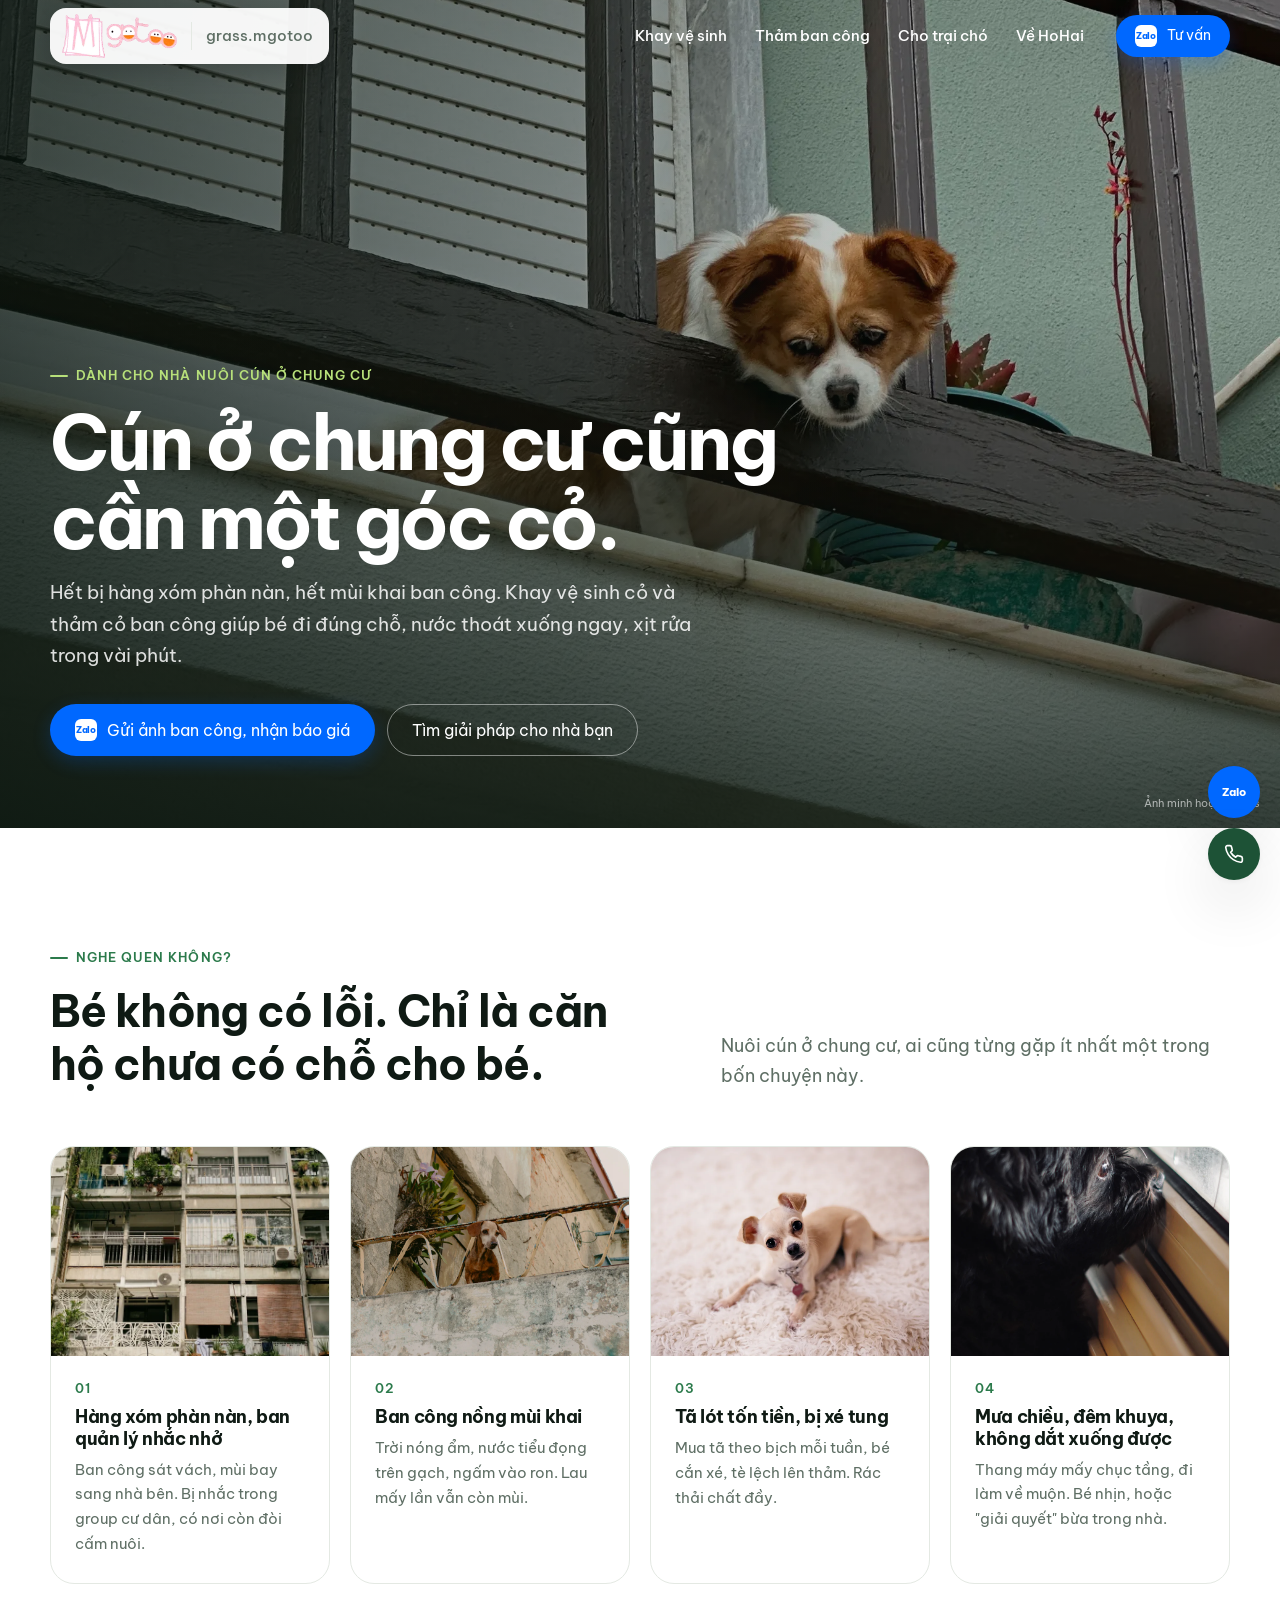
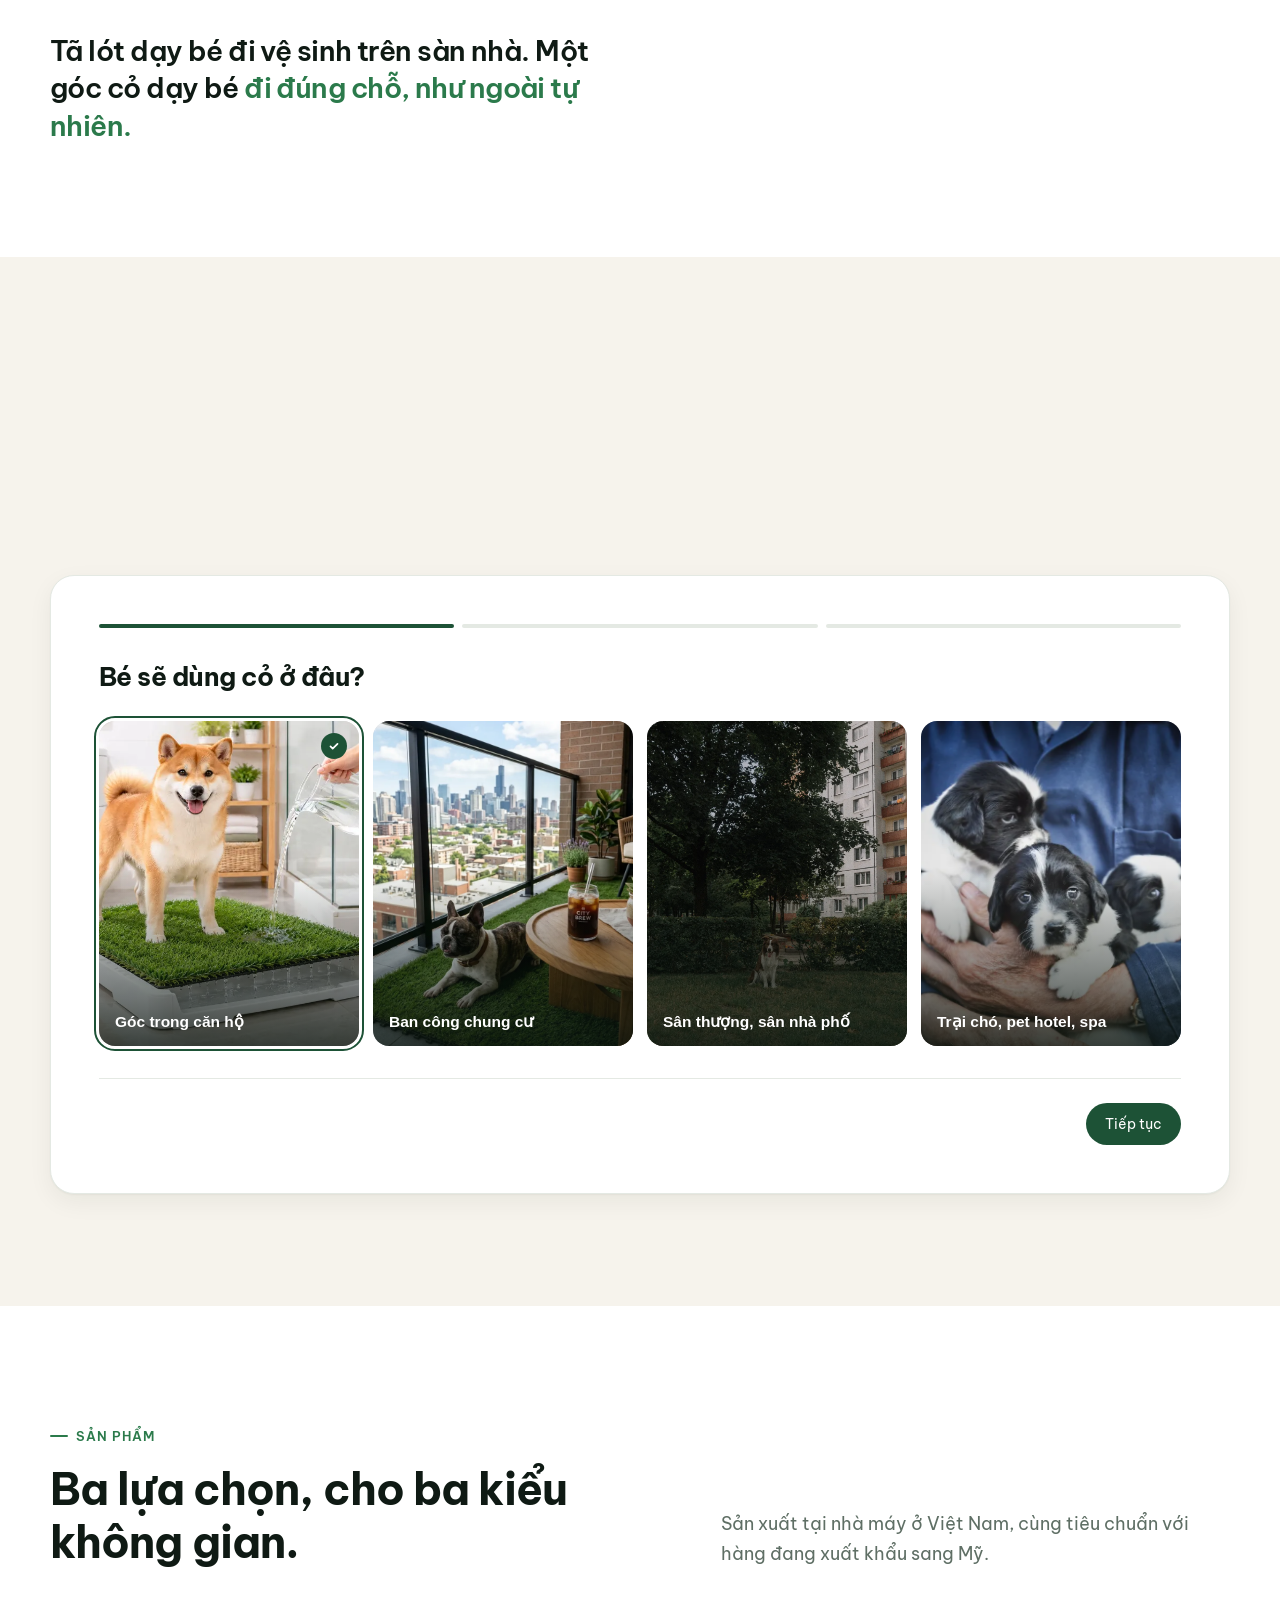
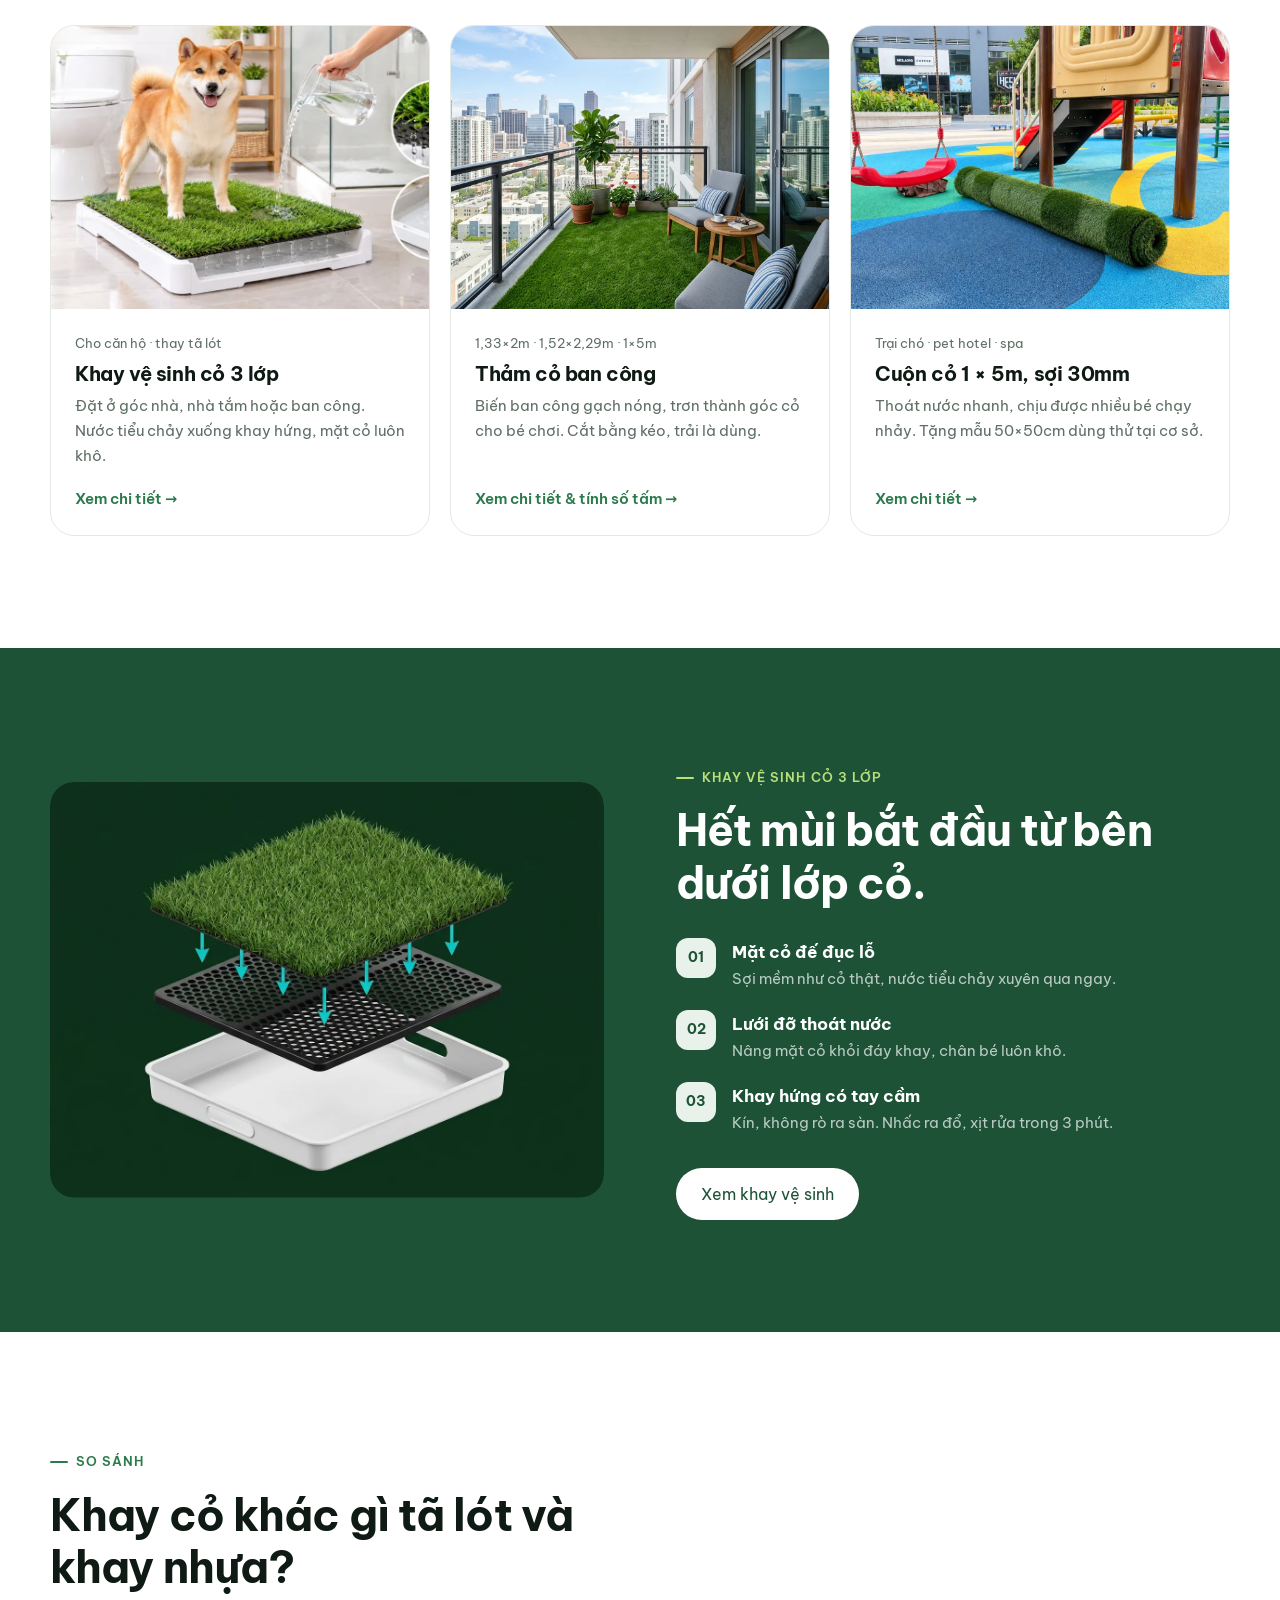
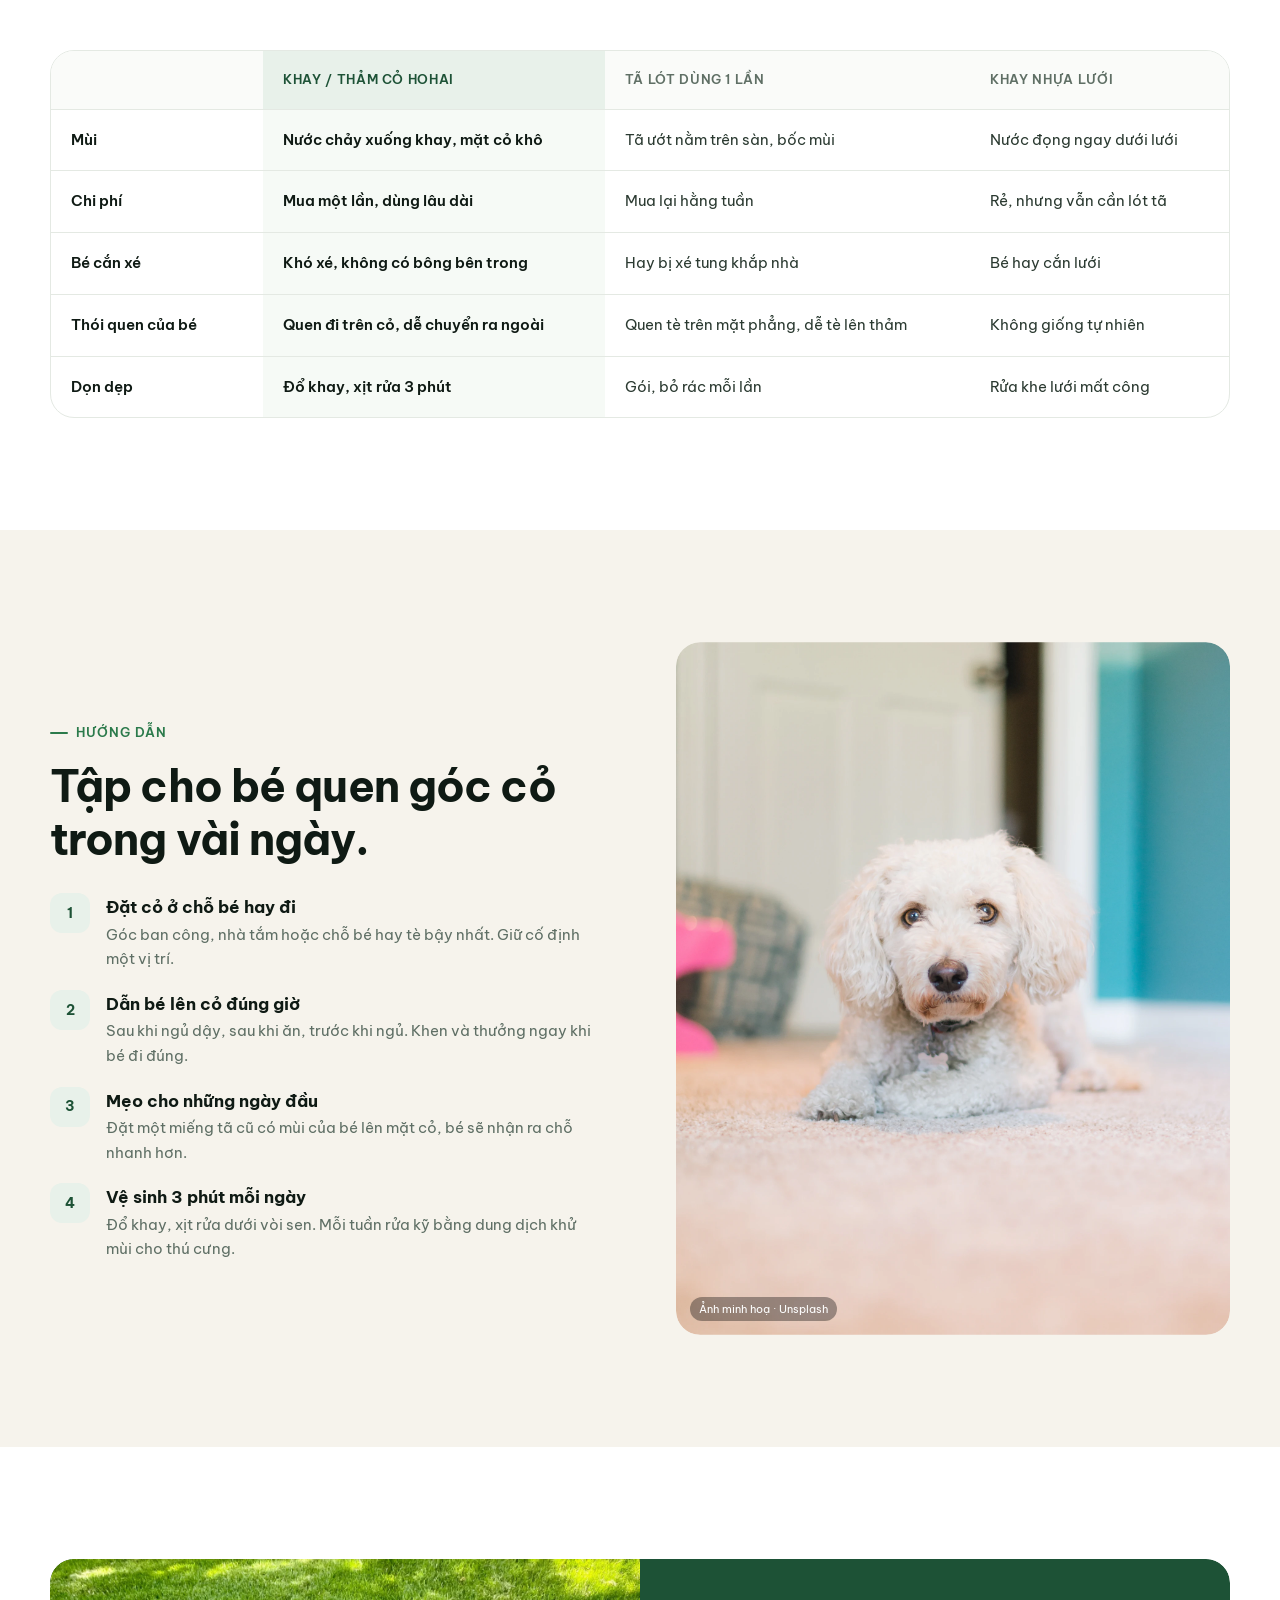
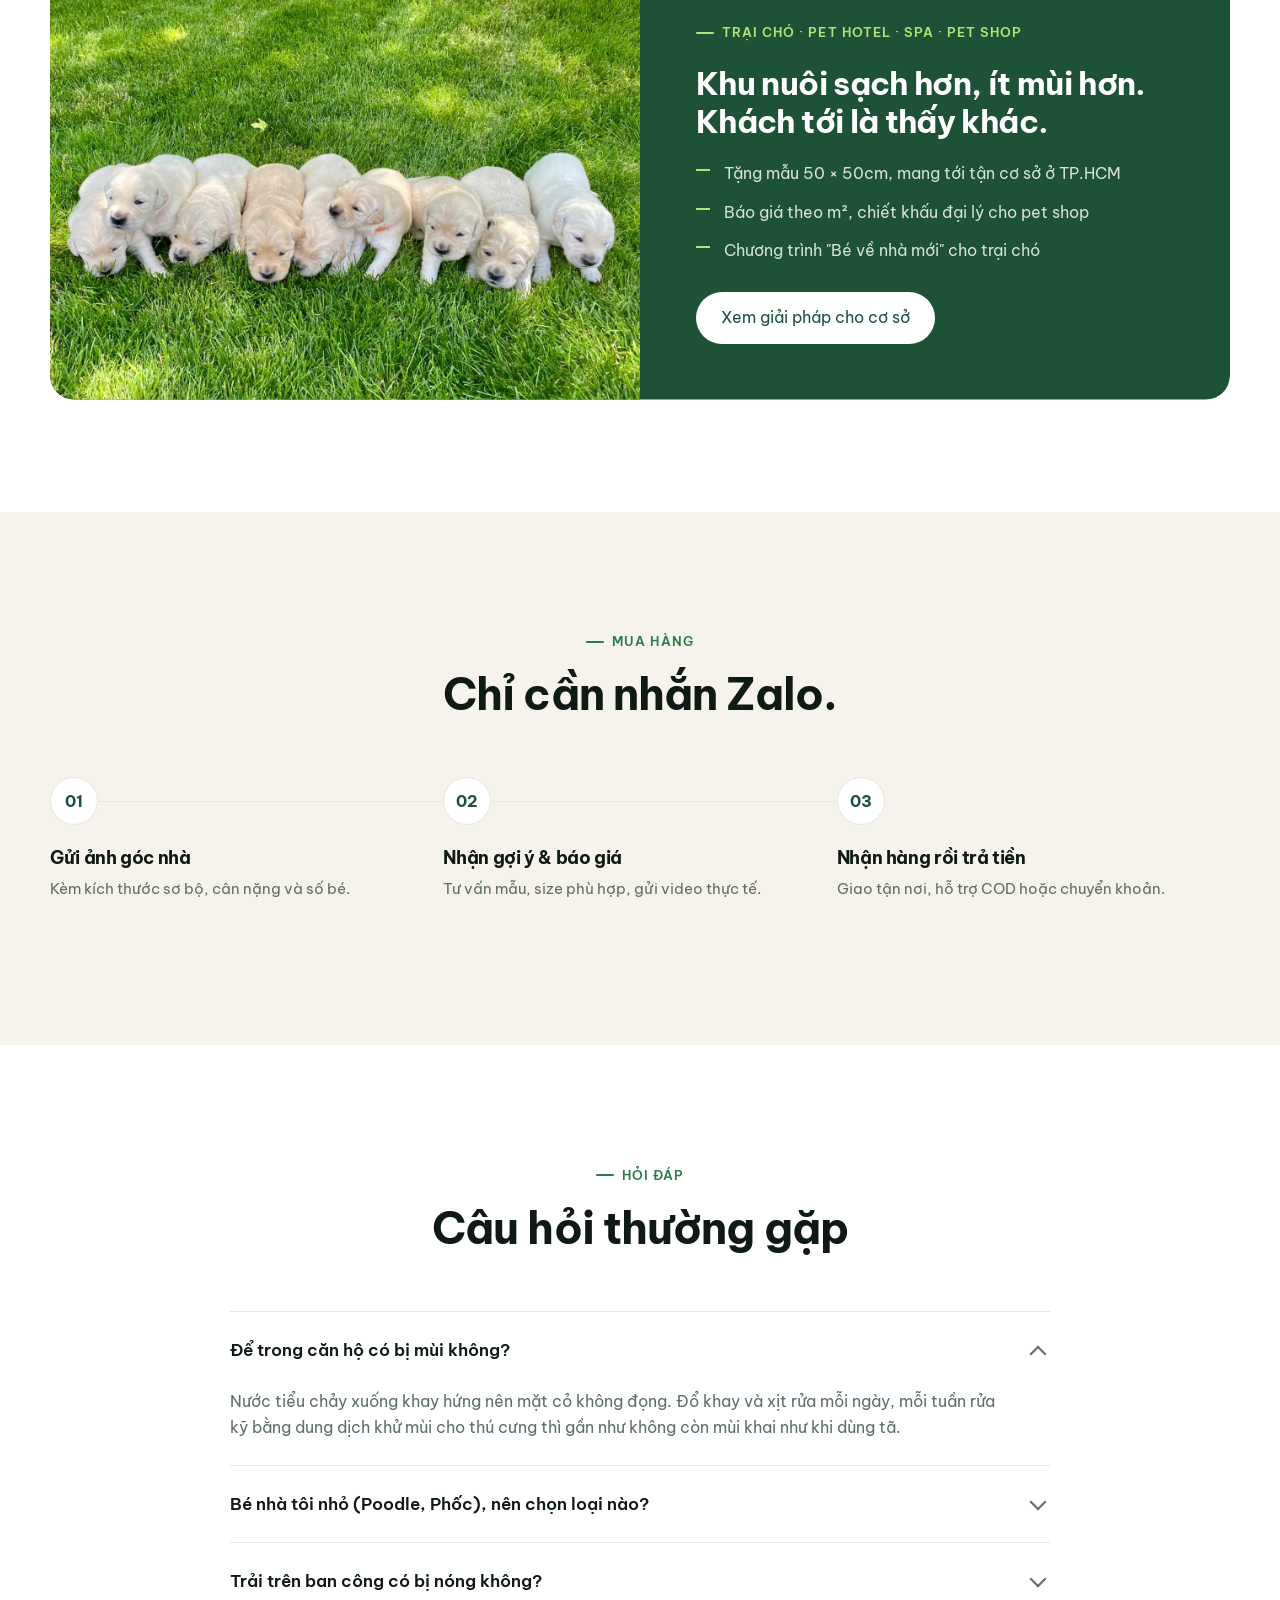
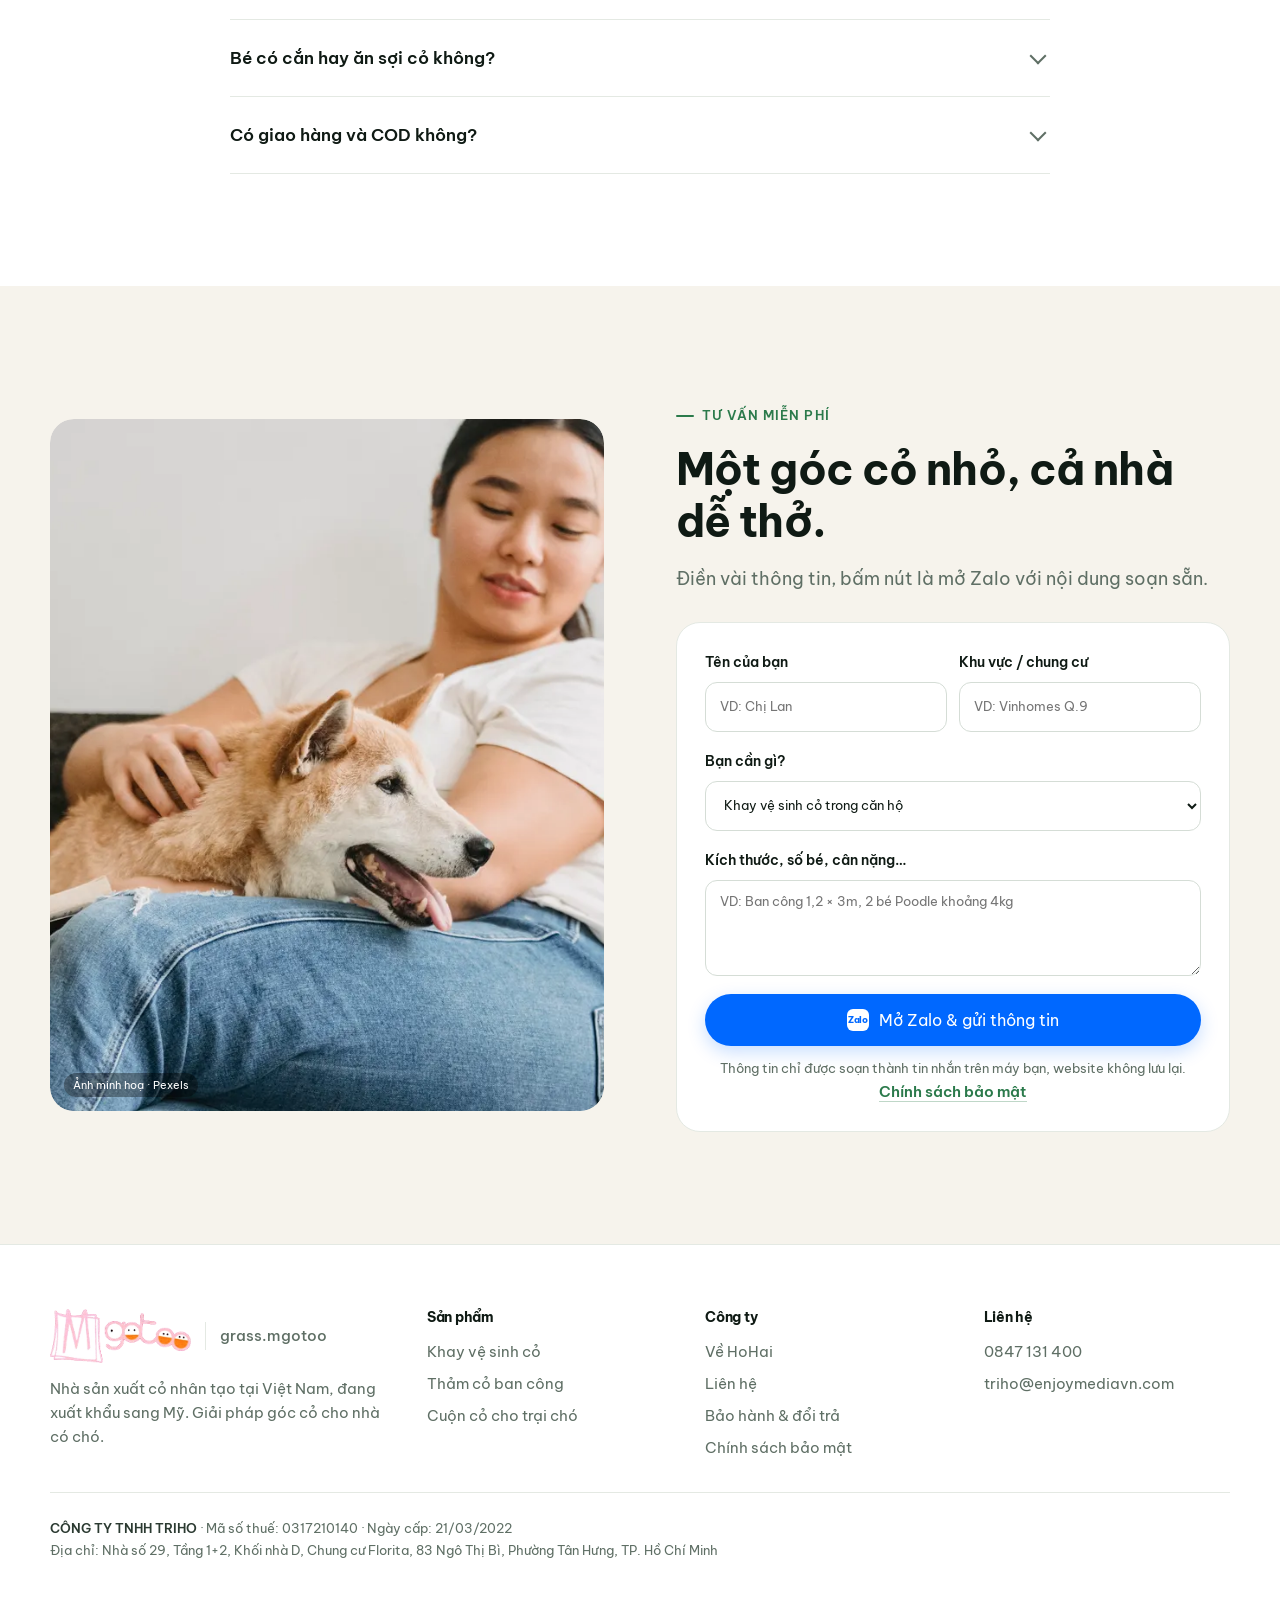
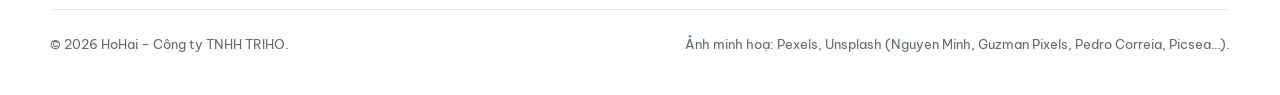
==== commit ffd8ac6c: "Tối ưu giao diện mobile và thêm menu mobile - Sửa logo tràn header, nút/khung tràn màn hình, bảng và" ====
--- a/index.html
+++ b/index.html
@@ -14,7 +14,7 @@
     <link href="https://fonts.googleapis.com/css2?family=Be+Vietnam+Pro:wght@400;500;600;700&display=swap" rel="stylesheet">
     <link rel="icon" type="image/png" sizes="32x32" href="assets/img/favicon-32.png">
     <link rel="apple-touch-icon" href="assets/img/apple-touch-icon.png">
-    <link rel="stylesheet" href="css/ds.css?v=8">
+    <link rel="stylesheet" href="css/ds.css?v=10">
 </head>
 
 <body>
@@ -390,7 +390,7 @@
             };
         })();
     </script>
-    <script src="js/ds.js?v=3"></script>
+    <script src="js/ds.js?v=4"></script>
     <script src="js/monitor-config.js?v=6"></script>
     <script src="js/analytics-collector.js?v=4"></script>
 </body>
--- a/css/ds.css
+++ b/css/ds.css
@@ -612,4 +612,167 @@
     .logo .mark, .hd.scrolled .logo .mark, .hd.on-dark:not(.scrolled) .logo .mark { height: 38px; }
     .logo .logo-txt { font-size: 12.5px; padding-left: 10px; line-height: 22px; }
 }
-@media (max-width: 360px) { .logo .logo-txt { display: none; } }
+
+
+/* =========================================================
+ * TỐI ƯU MOBILE (chỉ áp dụng dưới 980px — không ảnh hưởng desktop)
+ * ========================================================= */
+@media (max-width: 979px) {
+    /* Cột grid không bị nội dung dài đẩy tràn khỏi màn hình */
+    .duo > *, .prod > *, .policy > *, .spec-grid > *, .tool > *, .hero-grid > *, .promo > *, .head.split > * { min-width: 0; }
+    /* Danh sách tick: chữ + link chảy liền một dòng, không bị tách cột */
+    .checks li { display: block; position: relative; padding-left: 28px; }
+    .checks li::before { position: absolute; left: 0; top: 0; width: 18px; }
+    /* Bảng thông số: chữ dài (email, địa chỉ) tự xuống dòng */
+    .spec { table-layout: fixed; }
+    .spec th, .spec td { overflow-wrap: anywhere; }
+}
+
+@media (max-width: 899px) {
+    /* Quy trình: số tròn bên trái, chữ bên phải, có đường nối dọc */
+    .steps { grid-template-columns: 1fr !important; }
+    .step { display: grid; grid-template-columns: 48px minmax(0, 1fr); column-gap: 16px; padding: 0 0 28px; }
+    .step::before { grid-row: 1 / span 2; margin-bottom: 0; }
+    .step h3 { margin: 12px 0 6px; }
+    .step::after { content: ''; position: absolute; left: 24px; top: 48px; bottom: 0; width: 1px; background: var(--line); }
+
+    .step:last-child::after { display: none; }
+}
+
+@media (max-width: 860px) {
+    /* Chữ xuống dòng cân đối, tránh 1 từ mồ côi ở dòng cuối */
+    h1, h2, h3, .h2, .quote, .wiz-q { text-wrap: balance; }
+    p, li, .lead { text-wrap: pretty; }
+    /* Ô nhập ≥16px để iPhone không tự phóng to khi chạm */
+    .fld input, .fld select, .fld textarea, .qty input { font-size: 16px; }
+    /* Nút nổi: ẩn khi đang thấy nút CTA ở đầu trang (tránh đè lên nút), hiện lại cùng thanh dưới */
+    .fab { right: 16px; bottom: 16px; }
+    .fab a { width: 48px; height: 48px; }
+    body:has([data-mbar-anchor]):not(.mbar-on) .fab { opacity: 0; pointer-events: none; transform: translateY(12px); }
+    .toast { bottom: 96px; }
+    /* Bảng so sánh: cố định cột đầu khi vuốt ngang */
+    .tbl th, .tbl td { padding: 14px 16px; }
+    .tbl th:first-child, .tbl td:first-child { position: sticky; left: 0; z-index: 1; background: #fff; box-shadow: 1px 0 0 var(--line); }
+    .tbl thead th:first-child { background: #fafbf9; }
+    /* Lightbox: nút chuyển ảnh xuống dưới, không che ảnh */
+    .lb .p, .lb .n { top: auto; bottom: 20px; margin-top: 0; }
+    /* Footer: 2 cột cho Sản phẩm / Công ty, gọn hơn */
+    .ft { padding: 48px 0 32px; }
+    .ft-grid { grid-template-columns: 1fr 1fr; gap: 28px 20px; }
+    .ft-grid > :first-child, .ft-grid > :last-child { grid-column: 1 / -1; }
+    .ft-bottom { flex-direction: column; gap: 6px; }
+}
+
+@media (max-width: 600px) {
+    /* ---- Header + logo: không còn tràn ---- */
+    .hd { height: 64px; }
+    .hd .wrap { gap: 10px; }
+    .hd .logo { flex: 0 1 auto; min-width: 0; }
+    .logo { gap: 8px; }
+    .logo .mark, .hd.scrolled .logo .mark, .hd.on-dark:not(.scrolled) .logo .mark { height: 32px; }
+    .logo .logo-txt { font-size: 11.5px; padding-left: 8px; line-height: 20px; white-space: nowrap; }
+    .hd.on-dark:not(.scrolled) .logo { padding: 6px 12px 6px 10px; border-radius: 14px; }
+    .hd .btn { flex: none; white-space: nowrap; padding: 0 14px; gap: 8px; height: 40px; }
+    .ft .logo .mark { height: 44px; }
+    .ft .logo .logo-txt { font-size: 13px; padding-left: 10px; }
+
+    /* ---- Nút: cho phép xuống dòng, không bao giờ tràn ---- */
+    .btn { white-space: normal; text-align: center; line-height: 1.3; height: auto; min-height: 52px; padding-block: 12px; }
+    .btn-sm { min-height: 42px; padding-block: 9px; }
+    .zalo-mark { flex: none; }
+    .hero-cta .btn, .wiz-rec .acts .btn, .promo-body .btn, .final .btn { width: 100%; }
+
+    /* ---- Hero ---- */
+    .hero { padding-top: 104px; }
+    .hero-full { padding: 112px 0 56px; }
+    .hero-cta { margin-top: 28px; }
+    .hero-stats { grid-template-columns: repeat(3, minmax(0, 1fr)); gap: 14px; margin-top: 36px; padding-top: 22px; }
+    .hero-stats b { font-size: 20px; }
+    .hero-stats span { display: block; line-height: 1.4; margin-top: 4px; }
+
+    /* ---- Nội dung ---- */
+    .kv div { padding: 14px; }
+    .kv b { font-size: 15.5px; }
+    .calc-dark { padding: 20px; }
+    .calc-dark .out div, .calc-res div { padding: 14px; min-width: 0; }
+    .calc-dark .out b, .calc-res b { font-size: clamp(18px, 5.6vw, 24px); }
+    .calc-dark .out, .calc-res { gap: 10px; }
+    .spec th, .spec td { padding: 13px 14px; }
+    .spec th { width: 38%; }
+    .faq summary { padding: 20px 34px 20px 0; font-size: 16px; }
+    .faq summary::after { right: 4px; }
+    .faq .ans p { padding: 0 0 20px; }
+    .promo-media { min-height: 220px; }
+    .mosaic figcaption { padding: 28px 12px 10px; font-size: 12.5px; line-height: 1.4; }
+    .mosaic figcaption b { font-size: 13.5px; }
+    .wiz-card span { left: 12px; right: 12px; bottom: 12px; font-size: 14.5px; }
+    .ask a { padding: 6px 0; }
+    .toc { grid-template-columns: repeat(2, minmax(0, 1fr)); }
+}
+
+@media (max-width: 480px) {
+    .fld-row { grid-template-columns: 1fr; gap: 0; }
+}
+
+@media (max-width: 400px) {
+    .toc { grid-template-columns: 1fr; }
+}
+
+@media (max-width: 359px) {
+    .wrap { width: calc(100% - 32px); }
+    .logo .logo-txt { display: none; }
+}
+
+/* =========================================================
+ * MENU MOBILE (nút ☰ + bảng menu) — desktop không hiển thị
+ * ========================================================= */
+.mnav-btn, .mnav { display: none; }
+@media (max-width: 900px) {
+    .hd .wrap { gap: 12px; }
+    .mnav-btn {
+        display: grid; place-content: center; gap: 4px; flex: none; width: 42px; height: 42px; padding: 0; margin-left: 8px;
+        border-radius: 12px; border: 1px solid var(--line); background: #fff; cursor: pointer; box-shadow: var(--shadow);
+        -webkit-tap-highlight-color: transparent;
+    }
+    .mnav-btn span { display: block; width: 18px; height: 2px; border-radius: 2px; background: var(--ink); transition: transform .35s var(--ease), opacity .2s; }
+    body.mnav-open .mnav-btn span:nth-child(1) { transform: translateY(6px) rotate(45deg); }
+    body.mnav-open .mnav-btn span:nth-child(2) { opacity: 0; }
+    body.mnav-open .mnav-btn span:nth-child(3) { transform: translateY(-6px) rotate(-45deg); }
+
+    .mnav {
+        display: block; position: fixed; inset: 0; z-index: 49; padding-top: 64px;
+        background: rgba(8, 14, 10, .35); opacity: 0; visibility: hidden; transition: opacity .3s var(--ease), visibility .3s;
+    }
+    .mnav-in {
+        background: #fff; max-height: calc(100svh - 64px); overflow-y: auto; overscroll-behavior: contain;
+        padding: 8px 20px calc(20px + env(safe-area-inset-bottom)); border-radius: 0 0 var(--r-lg) var(--r-lg); box-shadow: var(--shadow-lg);
+        transform: translateY(-12px); transition: transform .4s var(--ease);
+    }
+    body.mnav-open .mnav { opacity: 1; visibility: visible; }
+    body.mnav-open .mnav-in { transform: none; }
+    body.mnav-open { overflow: hidden; }
+    /* Header nền trắng khi mở menu (kể cả trên ảnh tối trang chủ) */
+    body.mnav-open .hd { background: #fff; box-shadow: 0 1px 0 var(--line); }
+    body.mnav-open .hd.on-dark .logo { background: none; box-shadow: none; padding: 0; }
+    body.mnav-open .fab, body.mnav-open .mbar { visibility: hidden; }
+
+    .mnav-l { font-size: 12px; font-weight: 600; letter-spacing: .08em; text-transform: uppercase; color: var(--muted); margin: 18px 0 4px; }
+    .mnav-in > a {
+        display: flex; align-items: center; justify-content: space-between; gap: 12px; min-height: 52px; padding: 10px 0;
+        border-bottom: 1px solid var(--line); text-decoration: none; color: var(--ink); font-size: 16.5px; font-weight: 600; letter-spacing: -.01em;
+    }
+    .mnav-in > a small { display: block; font-size: 13px; font-weight: 400; color: var(--muted); letter-spacing: 0; margin-top: 2px; }
+    .mnav-in > a i { font-style: normal; color: var(--muted); transition: transform .3s var(--ease); }
+    .mnav-in > a:active i { transform: translateX(3px); }
+    .mnav-in > a.on { color: var(--brand-2); }
+    .mnav-in > a.on i { color: var(--brand-2); }
+    .mnav-cta { display: grid; gap: 10px; margin-top: 20px; }
+    .mnav-cta .btn { width: 100%; }
+}
+@media (max-width: 600px) {
+    /* Nút Zalo trên header thu về biểu tượng để đủ chỗ cho nút menu */
+    .hd .wrap > .btn-zalo { width: 42px; height: 42px; min-height: 42px; padding: 0; border-radius: 12px; font-size: 0; gap: 0; }
+    .hd .wrap > .btn-zalo .zalo-mark { font-size: 9px; }
+    .mnav-btn { margin-left: 0; }
+}
+@media (prefers-reduced-motion: reduce) { .mnav, .mnav-in, .mnav-btn span { transition: none; } }
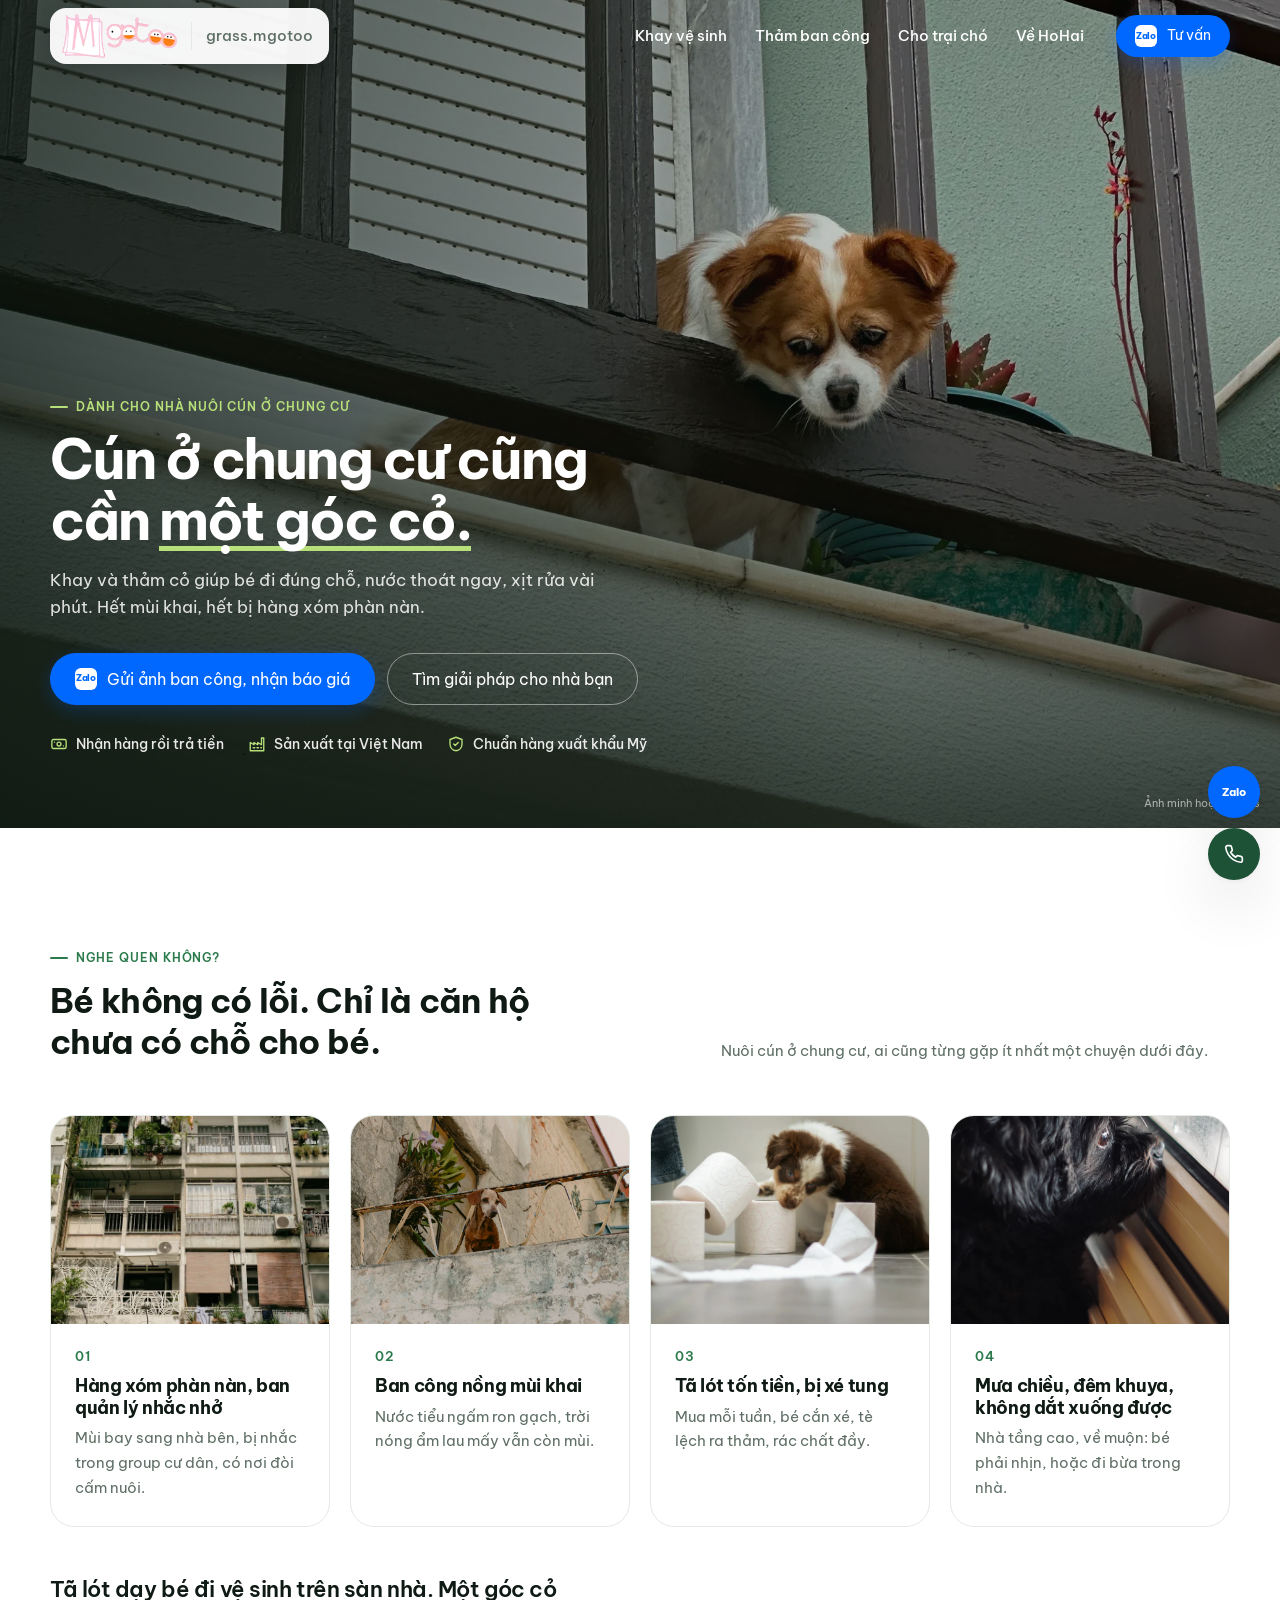
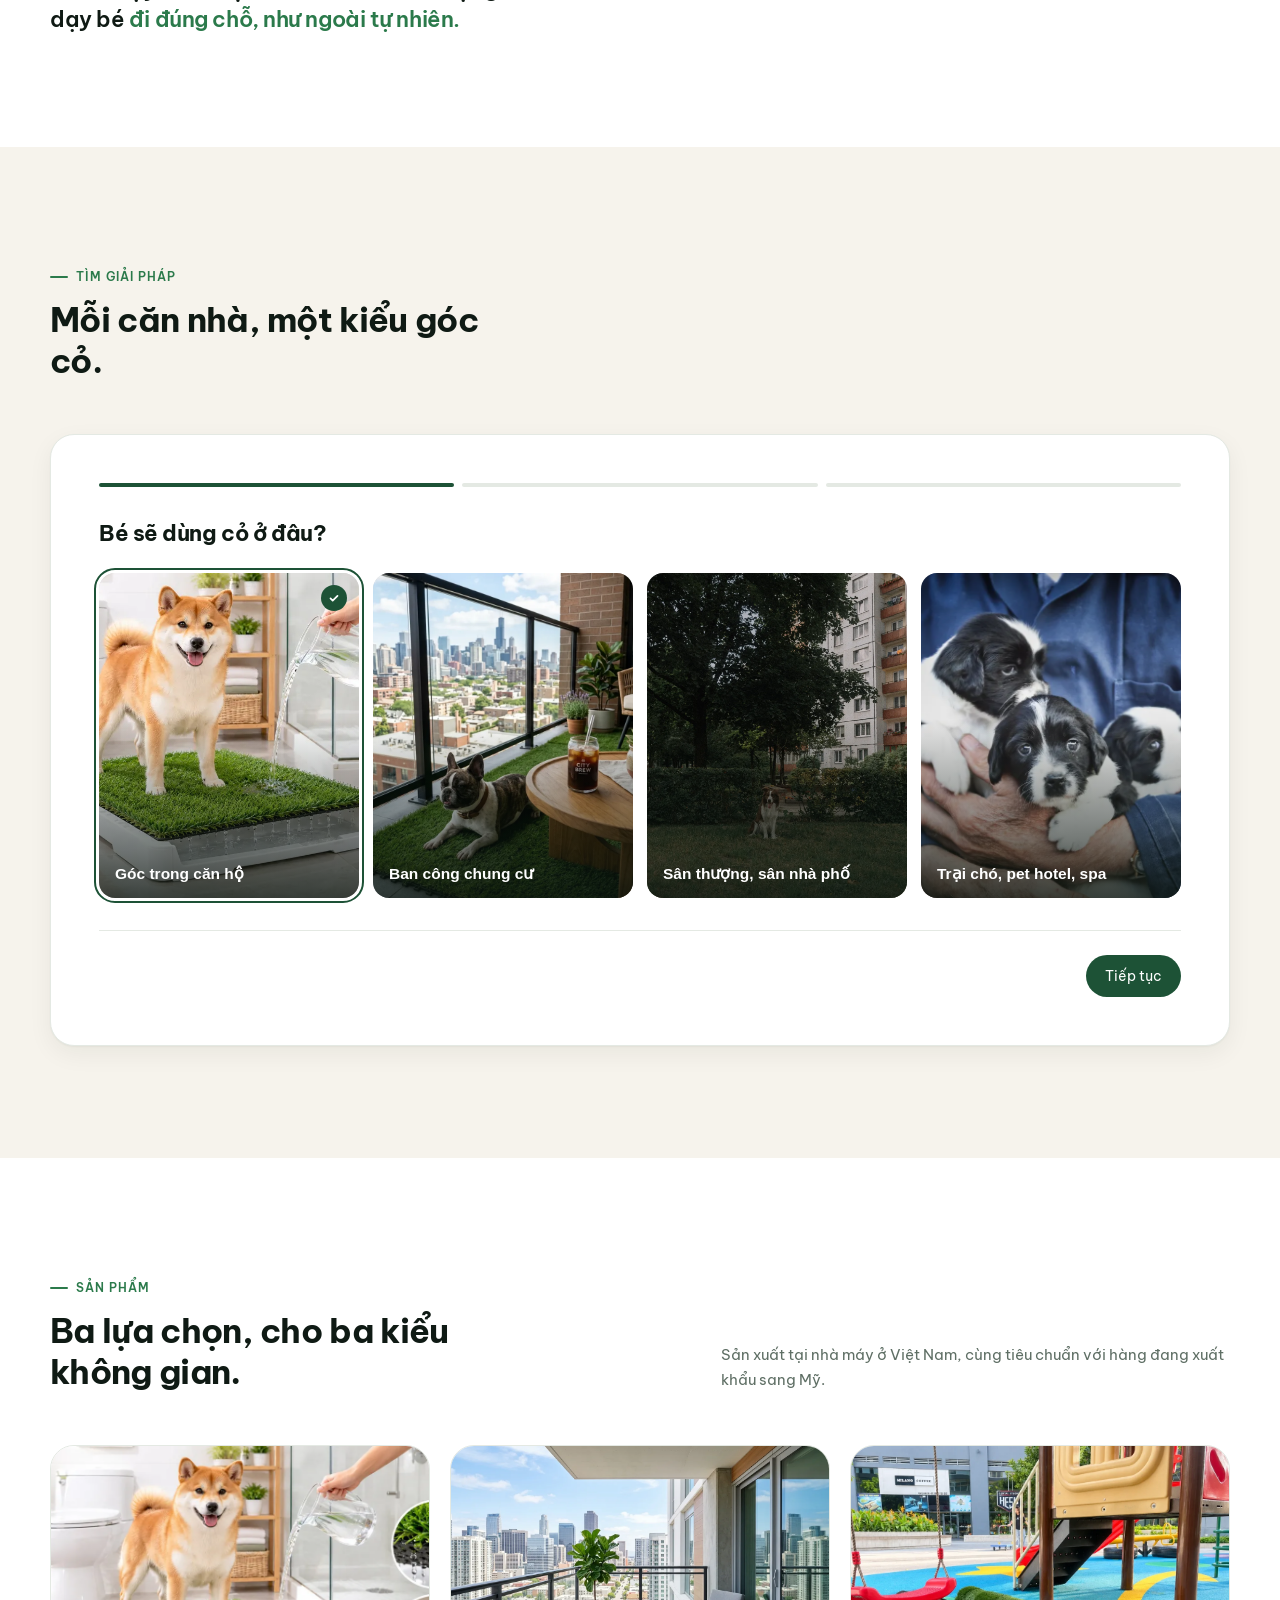
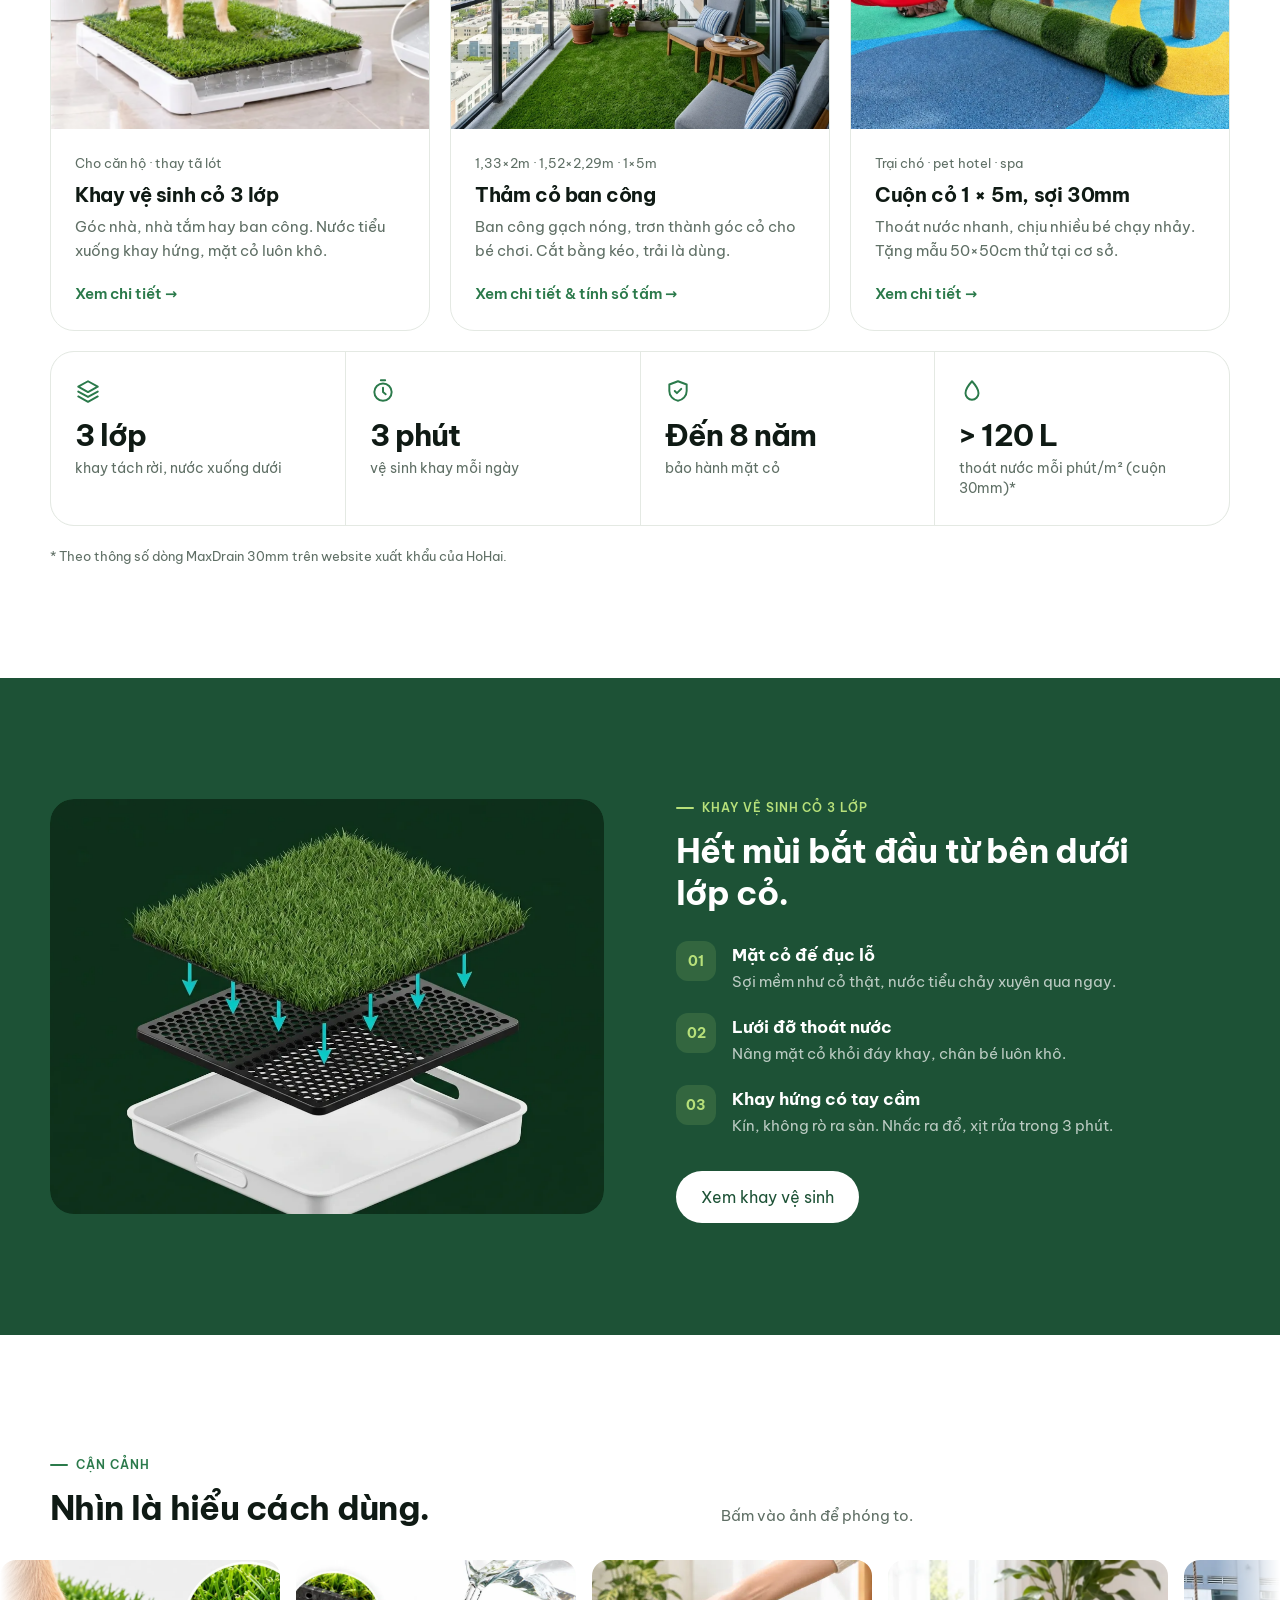
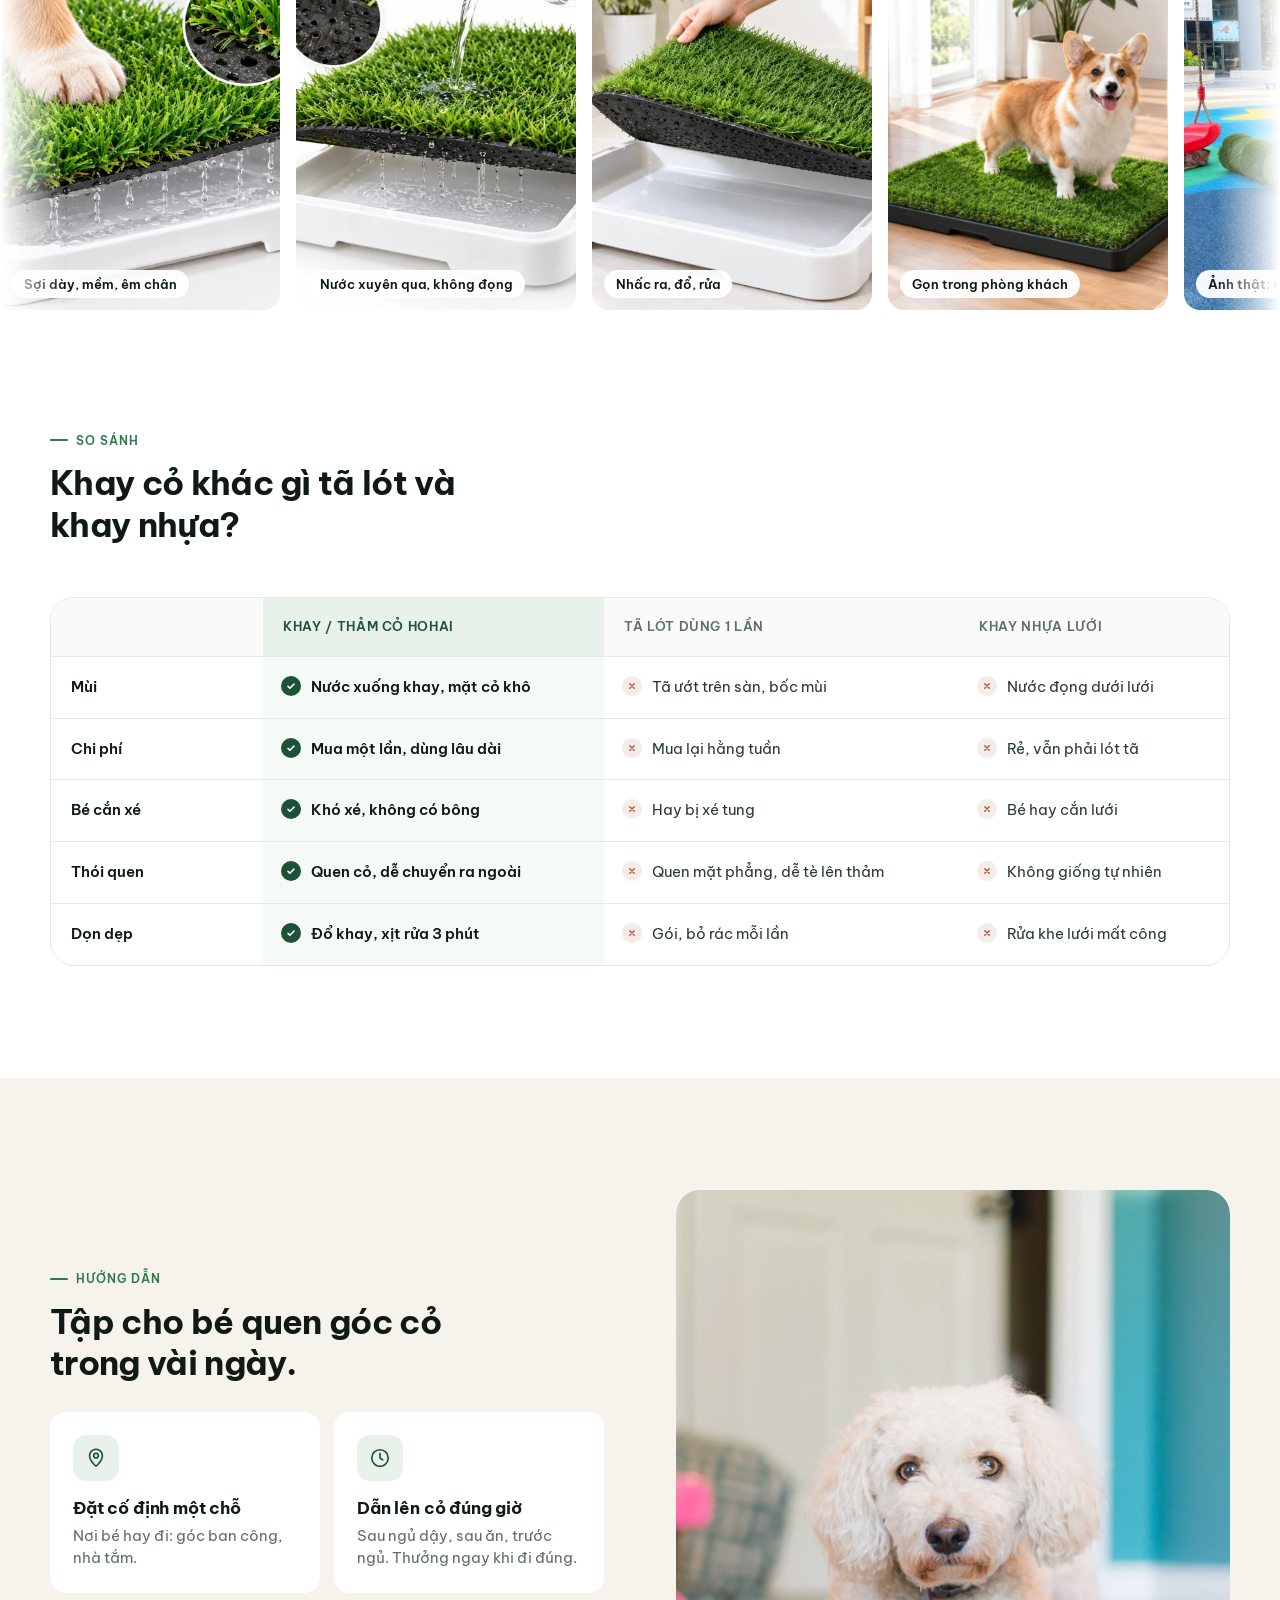
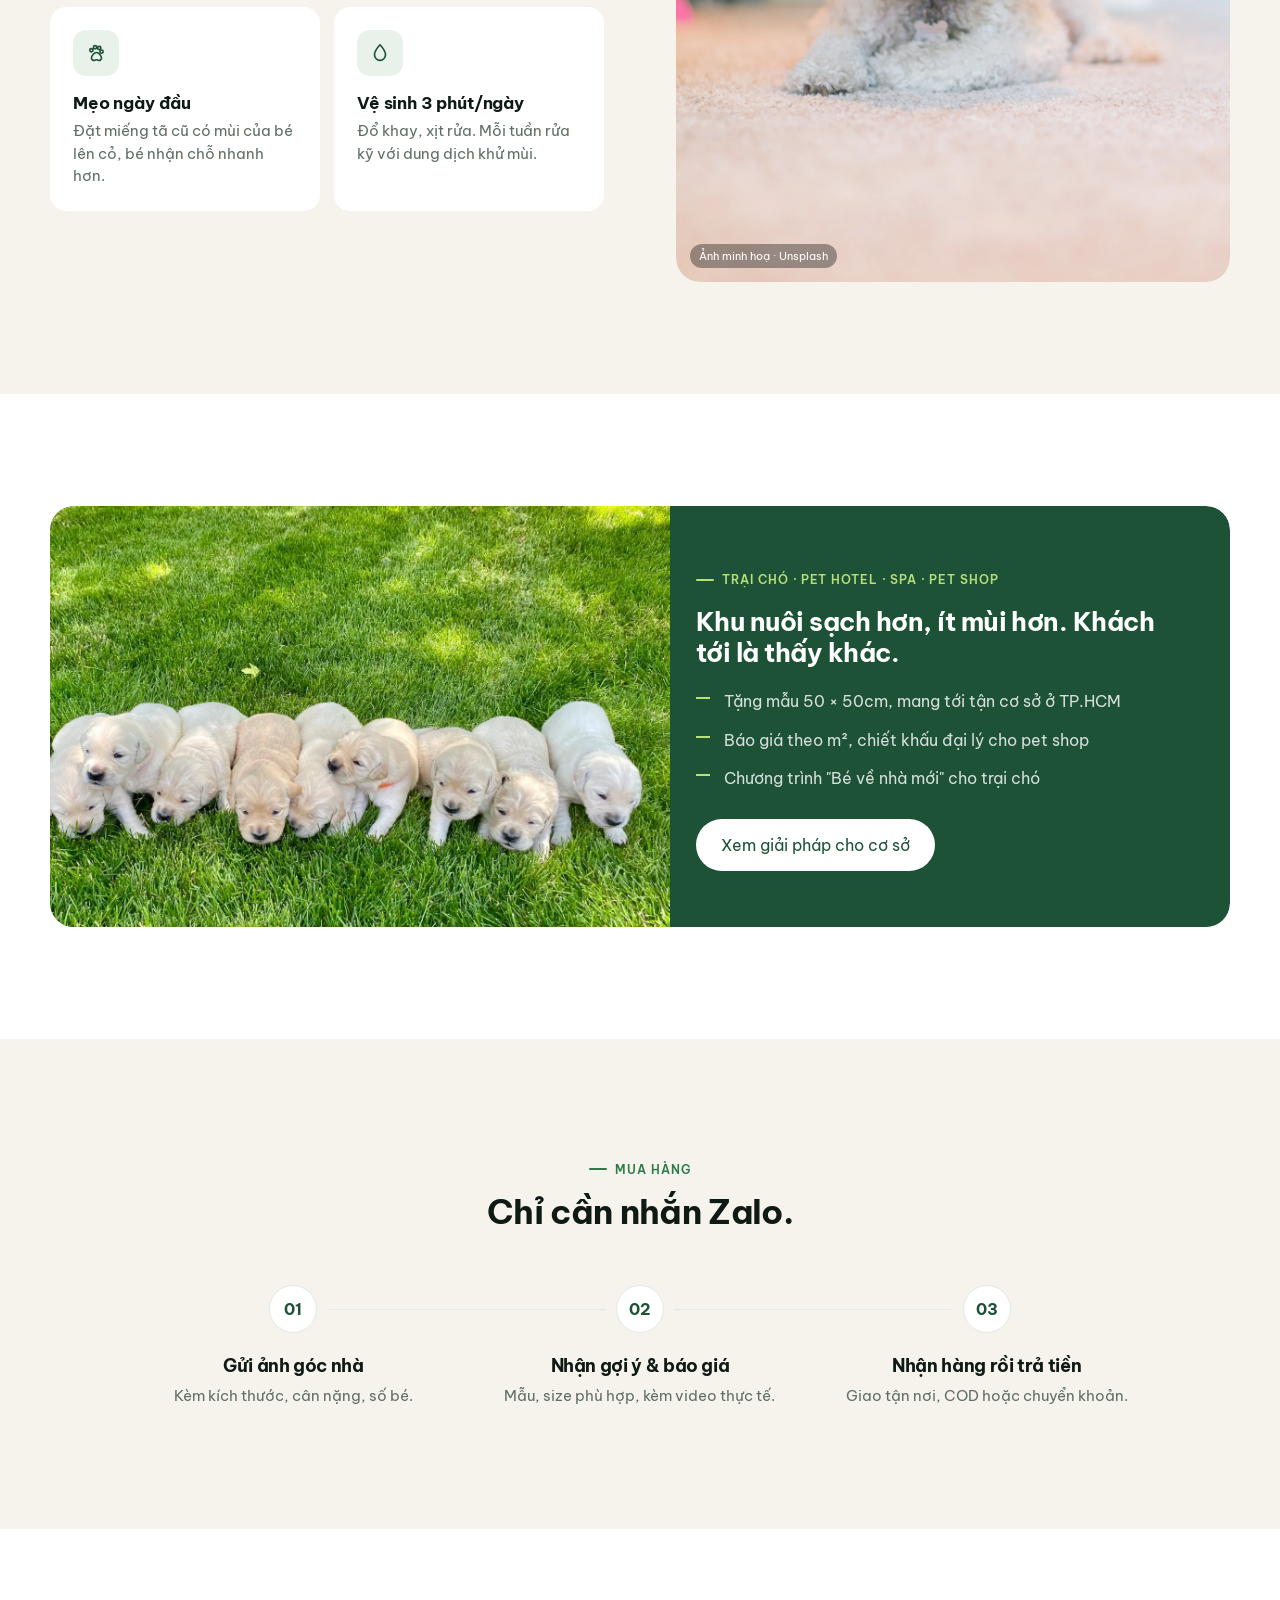
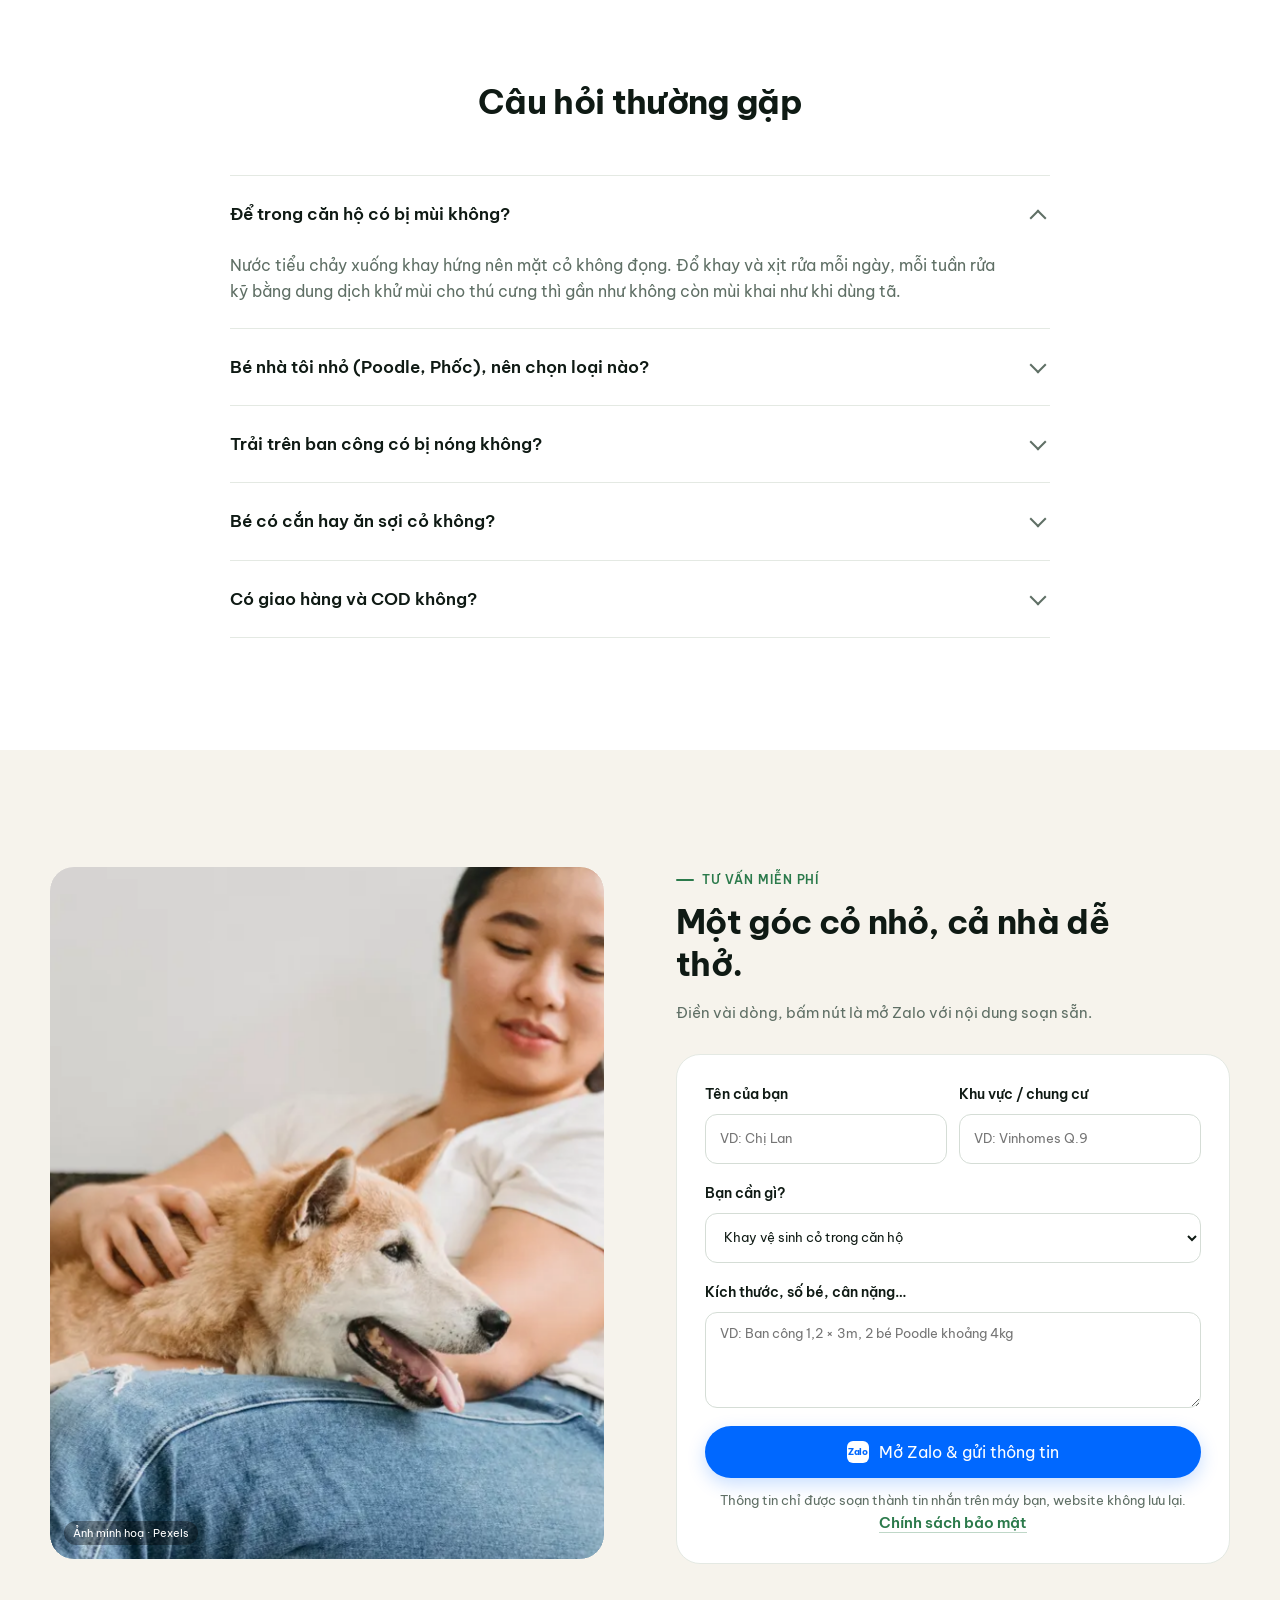
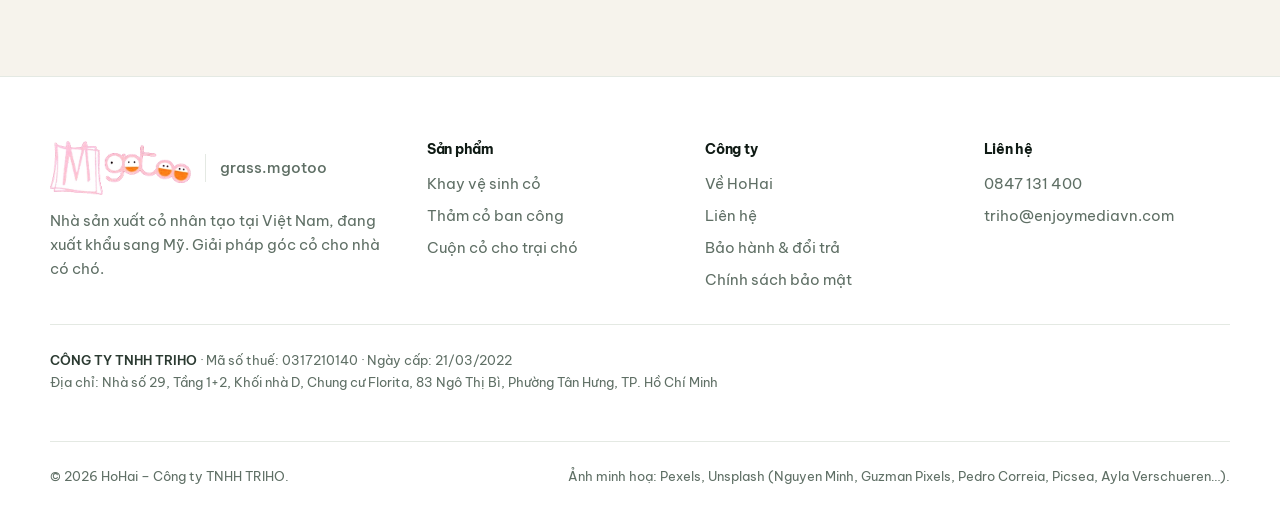
==== commit 06520fc8: "Bớt chữ, thêm hình và hiệu ứng nhẹ; thu nhỏ tiêu đề - Rút gọn nội dung các trang chính (giữ đủ ý), t" ====
--- a/index.html
+++ b/index.html
@@ -14,7 +14,7 @@
     <link href="https://fonts.googleapis.com/css2?family=Be+Vietnam+Pro:wght@400;500;600;700&display=swap" rel="stylesheet">
     <link rel="icon" type="image/png" sizes="32x32" href="assets/img/favicon-32.png">
     <link rel="apple-touch-icon" href="assets/img/apple-touch-icon.png">
-    <link rel="stylesheet" href="css/ds.css?v=10">
+    <link rel="stylesheet" href="css/ds.css?v=13">
 </head>
 
 <body>
@@ -37,11 +37,16 @@
             <img src="assets/img/stock-cho-lan-can-ban-cong.webp" alt="Chú chó nhỏ ló đầu qua lan can ban công" fetchpriority="high" class="pos-dog">
             <div class="wrap">
                 <div class="eyebrow rv">Dành cho nhà nuôi cún ở chung cư</div>
-                <h1 class="rv" style="--d:.08s">Cún ở chung cư cũng cần một góc cỏ.</h1>
-                <p class="lead rv" style="--d:.16s">Hết bị hàng xóm phàn nàn, hết mùi khai ban công. Khay vệ sinh cỏ và thảm cỏ ban công giúp bé đi đúng chỗ, nước thoát xuống ngay, xịt rửa trong vài phút.</p>
+                <h1 class="rv" style="--d:.08s">Cún ở chung cư cũng cần <span class="hl">một góc cỏ.</span></h1>
+                <p class="lead rv" style="--d:.16s">Khay và thảm cỏ giúp bé đi đúng chỗ, nước thoát ngay, xịt rửa vài phút. Hết mùi khai, hết bị hàng xóm phàn nàn.</p>
                 <div class="hero-cta rv" style="--d:.24s" data-mbar-anchor>
                     <a href="#" class="btn btn-zalo js-zalo" data-msg="hero"><span class="zalo-mark">Zalo</span>Gửi ảnh ban công, nhận báo giá</a>
                     <a href="#giai-phap" class="btn btn-ghost">Tìm giải pháp cho nhà bạn</a>
+                </div>
+                <div class="trust rv" style="--d:.32s">
+                    <span><svg class="i"><use href="#i-cash"/></svg>Nhận hàng rồi trả tiền</span>
+                    <span><svg class="i"><use href="#i-factory"/></svg>Sản xuất tại Việt Nam</span>
+                    <span><svg class="i"><use href="#i-shield"/></svg>Chuẩn hàng xuất khẩu Mỹ</span>
                 </div>
             </div>
             <span class="credit">Ảnh minh hoạ · Pexels</span>
@@ -55,24 +60,24 @@
                         <div class="eyebrow rv">Nghe quen không?</div>
                         <h2 class="h2 rv" style="--d:.06s">Bé không có lỗi. Chỉ là căn hộ chưa có chỗ cho bé.</h2>
                     </div>
-                    <p class="lead rv" style="--d:.12s">Nuôi cún ở chung cư, ai cũng từng gặp ít nhất một trong bốn chuyện này.</p>
+                    <p class="lead rv" style="--d:.12s">Nuôi cún ở chung cư, ai cũng từng gặp ít nhất một chuyện dưới đây.</p>
                 </div>
                 <div class="pains-img">
                     <article class="pimg rv">
                         <div class="pimg-i"><img src="assets/img/stock-chung-cu-viet-nam.webp" alt="Ban công chung cư san sát nhau" loading="lazy"></div>
-                        <div class="pimg-b"><div class="n">01</div><h3>Hàng xóm phàn nàn, ban quản lý nhắc nhở</h3><p>Ban công sát vách, mùi bay sang nhà bên. Bị nhắc trong group cư dân, có nơi còn đòi cấm nuôi.</p></div>
+                        <div class="pimg-b"><div class="n">01</div><h3>Hàng xóm phàn nàn, ban quản lý nhắc nhở</h3><p>Mùi bay sang nhà bên, bị nhắc trong group cư dân, có nơi đòi cấm nuôi.</p></div>
                     </article>
                     <article class="pimg rv" style="--d:.08s">
                         <div class="pimg-i"><img src="assets/img/stock-cho-ban-cong-cu.webp" alt="Chú chó trên ban công gạch cũ" loading="lazy"></div>
-                        <div class="pimg-b"><div class="n">02</div><h3>Ban công nồng mùi khai</h3><p>Trời nóng ẩm, nước tiểu đọng trên gạch, ngấm vào ron. Lau mấy lần vẫn còn mùi.</p></div>
+                        <div class="pimg-b"><div class="n">02</div><h3>Ban công nồng mùi khai</h3><p>Nước tiểu ngấm ron gạch, trời nóng ẩm lau mấy vẫn còn mùi.</p></div>
                     </article>
                     <article class="pimg rv" style="--d:.16s">
-                        <div class="pimg-i"><img src="assets/img/stock-chihuahua-tren-tham.webp" alt="Chó Chihuahua nằm trên thảm lông" loading="lazy"></div>
-                        <div class="pimg-b"><div class="n">03</div><h3>Tã lót tốn tiền, bị xé tung</h3><p>Mua tã theo bịch mỗi tuần, bé cắn xé, tè lệch lên thảm. Rác thải chất đầy.</p></div>
+                        <div class="pimg-i"><img src="assets/img/stock-cun-con-xe-giay.webp" alt="Chú chó con nghịch cuộn giấy vương trên sàn" loading="lazy"></div>
+                        <div class="pimg-b"><div class="n">03</div><h3>Tã lót tốn tiền, bị xé tung</h3><p>Mua mỗi tuần, bé cắn xé, tè lệch ra thảm, rác chất đầy.</p></div>
                     </article>
                     <article class="pimg rv" style="--d:.24s">
                         <div class="pimg-i"><img src="assets/img/stock-cho-nhin-cua-so.webp" alt="Chú chó nhìn ra cửa sổ" loading="lazy"></div>
-                        <div class="pimg-b"><div class="n">04</div><h3>Mưa chiều, đêm khuya, không dắt xuống được</h3><p>Thang máy mấy chục tầng, đi làm về muộn. Bé nhịn, hoặc "giải quyết" bừa trong nhà.</p></div>
+                        <div class="pimg-b"><div class="n">04</div><h3>Mưa chiều, đêm khuya, không dắt xuống được</h3><p>Nhà tầng cao, về muộn: bé phải nhịn, hoặc đi bừa trong nhà.</p></div>
                     </article>
                 </div>
                 <p class="quote rv">Tã lót dạy bé đi vệ sinh trên sàn nhà. Một góc cỏ dạy bé <em>đi đúng chỗ, như ngoài tự nhiên.</em></p>
@@ -154,17 +159,24 @@
                 <div class="pcards">
                     <a href="khay-ve-sinh-co.html" class="pcard rv">
                         <div class="pcard-img"><img src="assets/img/khay-trang-nha-tam.webp" alt="Khay vệ sinh cỏ 3 lớp" loading="lazy"></div>
-                        <div class="pcard-body"><span class="meta">Cho căn hộ · thay tã lót</span><h3>Khay vệ sinh cỏ 3 lớp</h3><p>Đặt ở góc nhà, nhà tắm hoặc ban công. Nước tiểu chảy xuống khay hứng, mặt cỏ luôn khô.</p><span class="more">Xem chi tiết →</span></div>
+                        <div class="pcard-body"><span class="meta">Cho căn hộ · thay tã lót</span><h3>Khay vệ sinh cỏ 3 lớp</h3><p>Góc nhà, nhà tắm hay ban công. Nước tiểu xuống khay hứng, mặt cỏ luôn khô.</p><span class="more">Xem chi tiết →</span></div>
                     </a>
                     <a href="tham-co-ban-cong.html" class="pcard rv" style="--d:.08s">
                         <div class="pcard-img"><img src="assets/img/minh-hoa-ban-cong-rong.webp" alt="Thảm cỏ ban công" loading="lazy"></div>
-                        <div class="pcard-body"><span class="meta">1,33×2m · 1,52×2,29m · 1×5m</span><h3>Thảm cỏ ban công</h3><p>Biến ban công gạch nóng, trơn thành góc cỏ cho bé chơi. Cắt bằng kéo, trải là dùng.</p><span class="more">Xem chi tiết &amp; tính số tấm →</span></div>
+                        <div class="pcard-body"><span class="meta">1,33×2m · 1,52×2,29m · 1×5m</span><h3>Thảm cỏ ban công</h3><p>Ban công gạch nóng, trơn thành góc cỏ cho bé chơi. Cắt bằng kéo, trải là dùng.</p><span class="more">Xem chi tiết &amp; tính số tấm →</span></div>
                     </a>
                     <a href="cuon-co-trai-cho.html" class="pcard rv" style="--d:.16s">
                         <div class="pcard-img"><img src="assets/img/cuon-co-that-hcm.webp" alt="Cuộn cỏ 1x5m thực tế" loading="lazy"></div>
-                        <div class="pcard-body"><span class="meta">Trại chó · pet hotel · spa</span><h3>Cuộn cỏ 1 × 5m, sợi 30mm</h3><p>Thoát nước nhanh, chịu được nhiều bé chạy nhảy. Tặng mẫu 50×50cm dùng thử tại cơ sở.</p><span class="more">Xem chi tiết →</span></div>
+                        <div class="pcard-body"><span class="meta">Trại chó · pet hotel · spa</span><h3>Cuộn cỏ 1 × 5m, sợi 30mm</h3><p>Thoát nước nhanh, chịu nhiều bé chạy nhảy. Tặng mẫu 50×50cm thử tại cơ sở.</p><span class="more">Xem chi tiết →</span></div>
                     </a>
                 </div>
+                <div class="band rv">
+                    <div><svg class="i"><use href="#i-layers"/></svg><b><span data-count="3">3</span> lớp</b><span>khay tách rời, nước xuống dưới</span></div>
+                    <div><svg class="i"><use href="#i-timer"/></svg><b><span data-count="3">3</span> phút</b><span>vệ sinh khay mỗi ngày</span></div>
+                    <div><svg class="i"><use href="#i-shield"/></svg><b>Đến <span data-count="8">8</span> năm</b><span>bảo hành mặt cỏ</span></div>
+                    <div><svg class="i"><use href="#i-drop"/></svg><b>&gt; <span data-count="120">120</span> L</b><span>thoát nước mỗi phút/m² (cuộn 30mm)*</span></div>
+                </div>
+                <p class="note">* Theo thông số dòng MaxDrain 30mm trên website xuất khẩu của HoHai.</p>
             </div>
         </section>
 
@@ -185,6 +197,28 @@
             </div>
         </section>
 
+        <!-- ================= CẬN CẢNH (dải ảnh trượt) ================= -->
+        <section class="section" style="padding-bottom:0;">
+            <div class="wrap">
+                <div class="head split" style="margin-bottom:32px;">
+                    <div><div class="eyebrow rv">Cận cảnh</div><h2 class="h2 rv" style="--d:.06s">Nhìn là hiểu cách dùng.</h2></div>
+                    <p class="lead rv" style="--d:.12s">Bấm vào ảnh để phóng to.</p>
+                </div>
+            </div>
+            <div class="strip rv" id="strip">
+                <div class="strip-track">
+                    <figure><img src="assets/img/khay-can-soi-co.webp" alt="Cận cảnh sợi cỏ và đế đục lỗ" loading="lazy"><figcaption>Sợi dày, mềm, êm chân</figcaption></figure>
+                    <figure><img src="assets/img/khay-do-nuoc.webp" alt="Đổ nước thử lên mặt cỏ" loading="lazy"><figcaption>Nước xuyên qua, không đọng</figcaption></figure>
+                    <figure><img src="assets/img/khay-nhac-ra.webp" alt="Nhấc mặt cỏ khỏi khay" loading="lazy"><figcaption>Nhấc ra, đổ, rửa</figcaption></figure>
+                    <figure><img src="assets/img/khay-den-phong-khach.webp" alt="Khay đen trong phòng khách" loading="lazy"><figcaption>Gọn trong phòng khách</figcaption></figure>
+                    <figure><img src="assets/img/cuon-co-that-hcm.webp" alt="Cuộn cỏ HoHai tại TP.HCM" loading="lazy"><figcaption>Ảnh thật: cuộn 1 × 5m</figcaption></figure>
+                    <figure><img src="assets/img/minh-hoa-thoat-nuoc.webp" alt="Minh hoạ nước chảy qua lỗ thoát ở đế" loading="lazy"><figcaption>Minh hoạ: đế thoát nước</figcaption></figure>
+                    <figure><img src="assets/img/khay-trang-hoan-chinh.webp" alt="Khay trắng có tay cầm hai bên" loading="lazy"><figcaption>Tay cầm hai bên</figcaption></figure>
+                    <figure><img src="assets/img/minh-hoa-ban-cong.webp" alt="Minh hoạ thảm cỏ trên ban công" loading="lazy"><figcaption>Minh hoạ: thảm ban công</figcaption></figure>
+                </div>
+            </div>
+        </section>
+
         <!-- ================= SO SÁNH ================= -->
         <section class="section">
             <div class="wrap">
@@ -196,10 +230,10 @@
                     <table class="tbl">
                         <thead><tr><th></th><th class="us">Khay / thảm cỏ HoHai</th><th>Tã lót dùng 1 lần</th><th>Khay nhựa lưới</th></tr></thead>
                         <tbody>
-                            <tr><td>Mùi</td><td class="us">Nước chảy xuống khay, mặt cỏ khô</td><td>Tã ướt nằm trên sàn, bốc mùi</td><td>Nước đọng ngay dưới lưới</td></tr>
-                            <tr><td>Chi phí</td><td class="us">Mua một lần, dùng lâu dài</td><td>Mua lại hằng tuần</td><td>Rẻ, nhưng vẫn cần lót tã</td></tr>
-                            <tr><td>Bé cắn xé</td><td class="us">Khó xé, không có bông bên trong</td><td>Hay bị xé tung khắp nhà</td><td>Bé hay cắn lưới</td></tr>
-                            <tr><td>Thói quen của bé</td><td class="us">Quen đi trên cỏ, dễ chuyển ra ngoài</td><td>Quen tè trên mặt phẳng, dễ tè lên thảm</td><td>Không giống tự nhiên</td></tr>
+                            <tr><td>Mùi</td><td class="us">Nước xuống khay, mặt cỏ khô</td><td>Tã ướt trên sàn, bốc mùi</td><td>Nước đọng dưới lưới</td></tr>
+                            <tr><td>Chi phí</td><td class="us">Mua một lần, dùng lâu dài</td><td>Mua lại hằng tuần</td><td>Rẻ, vẫn phải lót tã</td></tr>
+                            <tr><td>Bé cắn xé</td><td class="us">Khó xé, không có bông</td><td>Hay bị xé tung</td><td>Bé hay cắn lưới</td></tr>
+                            <tr><td>Thói quen</td><td class="us">Quen cỏ, dễ chuyển ra ngoài</td><td>Quen mặt phẳng, dễ tè lên thảm</td><td>Không giống tự nhiên</td></tr>
                             <tr><td>Dọn dẹp</td><td class="us">Đổ khay, xịt rửa 3 phút</td><td>Gói, bỏ rác mỗi lần</td><td>Rửa khe lưới mất công</td></tr>
                         </tbody>
                     </table>
@@ -214,12 +248,12 @@
                 <div>
                     <div class="eyebrow rv">Hướng dẫn</div>
                     <h2 class="h2 rv" style="--d:.06s">Tập cho bé quen góc cỏ trong vài ngày.</h2>
-                    <ul class="list">
-                        <li class="rv" style="--d:.1s"><span>1</span><div><b>Đặt cỏ ở chỗ bé hay đi</b><p>Góc ban công, nhà tắm hoặc chỗ bé hay tè bậy nhất. Giữ cố định một vị trí.</p></div></li>
-                        <li class="rv" style="--d:.16s"><span>2</span><div><b>Dẫn bé lên cỏ đúng giờ</b><p>Sau khi ngủ dậy, sau khi ăn, trước khi ngủ. Khen và thưởng ngay khi bé đi đúng.</p></div></li>
-                        <li class="rv" style="--d:.22s"><span>3</span><div><b>Mẹo cho những ngày đầu</b><p>Đặt một miếng tã cũ có mùi của bé lên mặt cỏ, bé sẽ nhận ra chỗ nhanh hơn.</p></div></li>
-                        <li class="rv" style="--d:.28s"><span>4</span><div><b>Vệ sinh 3 phút mỗi ngày</b><p>Đổ khay, xịt rửa dưới vòi sen. Mỗi tuần rửa kỹ bằng dung dịch khử mùi cho thú cưng.</p></div></li>
-                    </ul>
+                    <div class="icards">
+                        <div class="icard rv" style="--d:.1s"><div class="ib"><svg class="i"><use href="#i-pin"/></svg></div><b>Đặt cố định một chỗ</b><p>Nơi bé hay đi: góc ban công, nhà tắm.</p></div>
+                        <div class="icard rv" style="--d:.16s"><div class="ib"><svg class="i"><use href="#i-clock"/></svg></div><b>Dẫn lên cỏ đúng giờ</b><p>Sau ngủ dậy, sau ăn, trước ngủ. Thưởng ngay khi đi đúng.</p></div>
+                        <div class="icard rv" style="--d:.22s"><div class="ib"><svg class="i"><use href="#i-paw"/></svg></div><b>Mẹo ngày đầu</b><p>Đặt miếng tã cũ có mùi của bé lên cỏ, bé nhận chỗ nhanh hơn.</p></div>
+                        <div class="icard rv" style="--d:.28s"><div class="ib"><svg class="i"><use href="#i-drop"/></svg></div><b>Vệ sinh 3 phút/ngày</b><p>Đổ khay, xịt rửa. Mỗi tuần rửa kỹ với dung dịch khử mùi.</p></div>
+                    </div>
                 </div>
             </div>
         </section>
@@ -250,10 +284,10 @@
                     <div class="eyebrow rv">Mua hàng</div>
                     <h2 class="h2 rv" style="--d:.06s">Chỉ cần nhắn Zalo.</h2>
                 </div>
-                <div class="steps" style="grid-template-columns:repeat(auto-fit,minmax(220px,1fr));">
-                    <div class="step rv"><h3>Gửi ảnh góc nhà</h3><p>Kèm kích thước sơ bộ, cân nặng và số bé.</p></div>
-                    <div class="step rv" style="--d:.08s"><h3>Nhận gợi ý &amp; báo giá</h3><p>Tư vấn mẫu, size phù hợp, gửi video thực tế.</p></div>
-                    <div class="step rv" style="--d:.16s"><h3>Nhận hàng rồi trả tiền</h3><p>Giao tận nơi, hỗ trợ COD hoặc chuyển khoản.</p></div>
+                <div class="steps c" style="grid-template-columns:repeat(3,1fr);">
+                    <div class="step rv"><h3>Gửi ảnh góc nhà</h3><p>Kèm kích thước, cân nặng, số bé.</p></div>
+                    <div class="step rv" style="--d:.08s"><h3>Nhận gợi ý &amp; báo giá</h3><p>Mẫu, size phù hợp, kèm video thực tế.</p></div>
+                    <div class="step rv" style="--d:.16s"><h3>Nhận hàng rồi trả tiền</h3><p>Giao tận nơi, COD hoặc chuyển khoản.</p></div>
                 </div>
             </div>
         </section>
@@ -282,7 +316,7 @@
                 <div>
                     <div class="eyebrow rv">Tư vấn miễn phí</div>
                     <h2 class="h2 rv" style="--d:.06s">Một góc cỏ nhỏ, cả nhà dễ thở.</h2>
-                    <p class="lead rv" style="--d:.1s">Điền vài thông tin, bấm nút là mở Zalo với nội dung soạn sẵn.</p>
+                    <p class="lead rv" style="--d:.1s">Điền vài dòng, bấm nút là mở Zalo với nội dung soạn sẵn.</p>
                     <form class="tool-in rv" style="--d:.16s;margin-top:28px;" id="zf" novalidate>
                         <div class="fld-row">
                             <div class="fld"><label for="zf-name">Tên của bạn</label><input id="zf-name" placeholder="VD: Chị Lan"></div>
@@ -314,7 +348,7 @@
                 <div><h4>Công ty</h4><ul><li><a href="gioi-thieu.html">Về HoHai</a></li><li><a href="lien-he.html">Liên hệ</a></li><li><a href="chinh-sach-bao-hanh.html">Bảo hành &amp; đổi trả</a></li><li><a href="chinh-sach-bao-mat.html">Chính sách bảo mật</a></li></ul></div>
                 <div><h4>Liên hệ</h4><ul><li><a href="tel:0847131400">0847 131 400</a></li><li><a href="mailto:triho@enjoymediavn.com">triho@enjoymediavn.com</a></li></ul></div>
             </div>
-            <div class="ft-legal"><b>CÔNG TY TNHH TRIHO</b> · Mã số thuế: 0317210140 · Ngày cấp: 21/03/2022<br>Địa chỉ: Nhà số 29, Tầng 1+2, Khối nhà D, Chung cư Florita, 83 Ngô Thị Bì, Phường Tân Hưng, TP. Hồ Chí Minh</div><div class="ft-bottom"><span>© 2026 HoHai – Công ty TNHH TRIHO.</span><span>Ảnh minh hoạ: Pexels, Unsplash (Nguyen Minh, Guzman Pixels, Pedro Correia, Picsea…).</span></div>
+            <div class="ft-legal"><b>CÔNG TY TNHH TRIHO</b> · Mã số thuế: 0317210140 · Ngày cấp: 21/03/2022<br>Địa chỉ: Nhà số 29, Tầng 1+2, Khối nhà D, Chung cư Florita, 83 Ngô Thị Bì, Phường Tân Hưng, TP. Hồ Chí Minh</div><div class="ft-bottom"><span>© 2026 HoHai – Công ty TNHH TRIHO.</span><span>Ảnh minh hoạ: Pexels, Unsplash (Nguyen Minh, Guzman Pixels, Pedro Correia, Picsea, Ayla Verschueren…).</span></div>
         </div>
     </footer>
 
@@ -323,6 +357,7 @@
         <a href="tel:0847131400" class="c" aria-label="Gọi hotline"><svg viewBox="0 0 24 24" fill="none" stroke="currentColor" stroke-width="2" stroke-linecap="round" stroke-linejoin="round"><path d="M22 16.9v3a2 2 0 0 1-2.2 2 19.8 19.8 0 0 1-8.6-3.1 19.5 19.5 0 0 1-6-6A19.8 19.8 0 0 1 2.1 4.2 2 2 0 0 1 4.1 2h3a2 2 0 0 1 2 1.7c.1 1 .4 1.9.7 2.8a2 2 0 0 1-.5 2.1L8 9.9a16 16 0 0 0 6 6l1.3-1.3a2 2 0 0 1 2.1-.4c.9.3 1.8.6 2.8.7a2 2 0 0 1 1.7 2z"/></svg></a>
     </div>
     <div class="mbar"><div class="t">Tư vấn miễn phí<b>Gửi ảnh, nhận báo giá</b></div><a href="#" class="btn btn-zalo btn-sm js-zalo" data-msg="hero"><span class="zalo-mark">Zalo</span>Nhắn ngay</a></div>
+    <div class="lb" role="dialog" aria-modal="true" aria-label="Xem ảnh"><button type="button" class="x" aria-label="Đóng">×</button><button type="button" class="p" aria-label="Ảnh trước">‹</button><figure><img src="" alt=""><figcaption></figcaption></figure><button type="button" class="n" aria-label="Ảnh sau">›</button></div>
     <div class="toast" role="status" aria-live="polite"></div>
 
     <script src="js/products.js?v=1"></script>
@@ -390,7 +425,7 @@
             };
         })();
     </script>
-    <script src="js/ds.js?v=4"></script>
+    <script src="js/ds.js?v=5"></script>
     <script src="js/monitor-config.js?v=6"></script>
     <script src="js/analytics-collector.js?v=4"></script>
 </body>
--- a/css/ds.css
+++ b/css/ds.css
@@ -776,3 +776,169 @@
     .mnav-btn { margin-left: 0; }
 }
 @media (prefers-reduced-motion: reduce) { .mnav, .mnav-in, .mnav-btn span { transition: none; } }
+
+/* =========================================================
+ * BỚT CHỮ, THÊM HÌNH (28/11/2026)
+ * Biểu tượng · dải ưu điểm · số liệu đếm · dải ảnh trượt · hiệu ứng nhẹ
+ * ========================================================= */
+.i { width: 22px; height: 22px; fill: none; stroke: currentColor; stroke-width: 1.8; stroke-linecap: round; stroke-linejoin: round; flex: none; display: block; }
+
+/* Dải ưu điểm ngắn có biểu tượng (thay cho danh sách tick dài) */
+.trust { display: flex; flex-wrap: wrap; gap: 10px 24px; margin-top: 28px; }
+.trust span { display: inline-flex; align-items: center; gap: 8px; font-size: 14px; font-weight: 500; color: var(--ink-2); }
+.trust .i { width: 18px; height: 18px; color: var(--brand-2); }
+.hero-full .trust span { color: rgba(255, 255, 255, .9); }
+.hero-full .trust .i { color: var(--lime); }
+
+.perks { list-style: none; padding: 0; margin: 22px 0 0; display: grid; gap: 10px; grid-template-columns: repeat(2, minmax(0, 1fr)); }
+.perks li { display: flex; align-items: center; gap: 12px; padding: 12px 14px; border-radius: 14px; background: var(--sand); font-size: 14px; line-height: 1.4; color: var(--ink-2); }
+.perks li > .i { width: 34px; height: 34px; padding: 7px; border-radius: 10px; background: #fff; color: var(--brand); box-shadow: var(--shadow); }
+.perks .link { font-size: inherit; }
+@media (max-width: 520px) { .perks { grid-template-columns: 1fr; } }
+
+/* Số liệu nổi bật */
+.band { display: grid; grid-template-columns: repeat(2, minmax(0, 1fr)); gap: 1px; background: var(--line); border: 1px solid var(--line); border-radius: var(--r-lg); overflow: hidden; margin-top: 20px; }
+@media (min-width: 900px) { .band { grid-template-columns: repeat(4, 1fr); } }
+.band > div { background: #fff; padding: 26px 24px; }
+.band .i { width: 26px; height: 26px; color: var(--brand-2); margin-bottom: 16px; }
+.band b { display: block; font-size: clamp(28px, 3vw, 38px); color: var(--ink); letter-spacing: -.03em; line-height: 1; font-variant-numeric: tabular-nums; }
+.band > div > span { display: block; font-size: 14px; color: var(--muted); margin-top: 8px; line-height: 1.45; }
+@media (max-width: 600px) { .band > div { padding: 20px 16px; } }
+
+/* Thẻ biểu tượng */
+.icards { display: grid; gap: 14px; grid-template-columns: repeat(2, minmax(0, 1fr)); margin-top: 28px; }
+@media (min-width: 860px) { .icards.c3 { grid-template-columns: repeat(3, 1fr); gap: 20px; } }
+@media (max-width: 420px) { .icards { grid-template-columns: 1fr; } }
+.icard { background: #fff; border: 1px solid var(--line); border-radius: var(--r); padding: 22px; transition: transform .5s var(--ease), box-shadow .5s var(--ease); }
+.icard:hover { transform: translateY(-3px); box-shadow: var(--shadow); }
+.icard .ib { width: 46px; height: 46px; border-radius: 13px; background: var(--brand-soft); color: var(--brand); display: grid; place-items: center; margin-bottom: 16px; }
+.icard b { display: block; color: var(--ink); font-size: 16.5px; line-height: 1.35; margin-bottom: 6px; letter-spacing: -.01em; }
+.icard p { font-size: 14.5px; color: var(--muted); line-height: 1.55; }
+.icards.c3 .icard { padding: 28px; }
+.icards.c3 .icard b { font-size: 19px; }
+.sand .icard { border-color: transparent; }
+/* Danh sách đánh số → biểu tượng */
+.list li > span .i { width: 20px; height: 20px; }
+.dark .list li > span { background: rgba(183, 224, 122, .14); color: var(--lime); }
+
+/* Nỗi đau dạng ảnh: biến thể 3 cột */
+@media (min-width: 860px) { .pains-img.c3 { grid-template-columns: repeat(3, 1fr); } }
+
+/* Bảng so sánh: dấu ✓ / ✕ để đọc lướt */
+.tbl tbody td:not(:first-child) { position: relative; padding-left: 48px; }
+.tbl tbody td:not(:first-child)::before {
+    content: ''; position: absolute; left: 18px; top: 19px; width: 20px; height: 20px; border-radius: 50%;
+    background: #f3ece9 url("data:image/svg+xml,%3Csvg xmlns='http://www.w3.org/2000/svg' viewBox='0 0 16 16'%3E%3Cpath d='M5 5l6 6M11 5l-6 6' fill='none' stroke='%23b4513a' stroke-width='1.8' stroke-linecap='round'/%3E%3C/svg%3E") center/12px no-repeat;
+}
+.tbl tbody td.us::before { background: var(--brand) url("data:image/svg+xml,%3Csvg xmlns='http://www.w3.org/2000/svg' viewBox='0 0 16 16'%3E%3Cpath d='M4 8.5l2.5 2.5L12 5.5' fill='none' stroke='%23fff' stroke-width='2' stroke-linecap='round' stroke-linejoin='round'/%3E%3C/svg%3E") center/12px no-repeat; }
+
+/* Dải ảnh trượt chậm (dừng khi rê chuột) */
+.strip { overflow: hidden; -webkit-mask-image: linear-gradient(90deg, transparent, #000 5%, #000 95%, transparent); mask-image: linear-gradient(90deg, transparent, #000 5%, #000 95%, transparent); }
+.strip-track { display: flex; gap: 16px; width: max-content; animation: stripMove 70s linear infinite; }
+.strip:hover .strip-track { animation-play-state: paused; }
+.strip figure { margin: 0; flex: none; width: clamp(200px, 22vw, 280px); aspect-ratio: 4 / 5; border-radius: var(--r); overflow: hidden; position: relative; background: var(--sand); cursor: zoom-in; }
+.strip img { width: 100%; height: 100%; object-fit: cover; transition: transform 1.2s var(--ease); }
+.strip figure:hover img { transform: scale(1.05); }
+.strip figcaption { position: absolute; left: 12px; bottom: 12px; right: 12px; width: fit-content; background: rgba(255, 255, 255, .94); color: var(--ink); font-size: 13px; font-weight: 600; padding: 6px 12px; border-radius: 999px; line-height: 1.3; }
+@keyframes stripMove { to { transform: translateX(calc(-50% - 8px)); } }
+
+/* Gạch chân chữ chính trên ảnh hero */
+.hero-full h1 .hl { background: linear-gradient(var(--lime), var(--lime)) no-repeat 0 94% / 0% .09em; transition: background-size 1.4s var(--ease) .7s; }
+.hero-full h1.in .hl { background-size: 100% .09em; }
+
+/* Thanh tiến trình đọc (mảnh, trên cùng) */
+.sprog { position: fixed; left: 0; top: 0; z-index: 60; height: 2px; width: 100%; background: var(--brand-2); transform: scaleX(0); transform-origin: left; pointer-events: none; }
+
+/* Đường nối các bước tự vẽ khi cuộn tới */
+.steps .step::after { transform: scaleX(0); transform-origin: left; transition: transform 1.1s var(--ease); }
+.steps .step:nth-child(2)::after { transition-delay: .2s; }
+.steps .step:nth-child(3)::after { transition-delay: .4s; }
+.steps.in .step::after { transform: none; }
+@media (max-width: 899px) { .steps .step::after { transform: scaleY(0); transform-origin: top; } .steps.in .step::after { transform: none; } }
+
+/* Biểu tượng bật nhẹ khi khối hiện ra */
+.rv .ib, .rv .feat .ic, .feat.rv .ic, .band.rv .i { transition: transform .8s var(--ease) .15s, opacity .8s var(--ease) .15s; }
+.rv:not(.in) .ib, .feat.rv:not(.in) .ic, .band.rv:not(.in) .i { transform: scale(.6); opacity: 0; }
+
+/* Ảnh trôi nhẹ khi cuộn (parallax) — JS chỉ chỉnh biến --py */
+.par { transform: translate3d(0, var(--py, 0px), 0) scale(1.1); will-change: transform; }
+
+@media (prefers-reduced-motion: reduce) {
+    .strip { overflow-x: auto; }
+    .strip-track { animation: none; }
+    .par { transform: none !important; }
+    .sprog { display: none; }
+    .steps .step::after, .rv .ib, .feat .ic, .band .i { transform: none !important; opacity: 1 !important; transition: none !important; }
+    .hero-full h1 .hl { background-size: 100% .09em; transition: none; }
+}
+/* Số đếm nằm trong tiêu đề số liệu: giữ nguyên cỡ chữ của số */
+.hero-stats b span, .band b span, .feat b span { display: inline !important; font: inherit !important; color: inherit !important; margin: 0 !important; letter-spacing: inherit; }
+[data-count] { font-variant-numeric: tabular-nums; }
+
+/* Quy trình căn giữa (trang chủ "Chỉ cần nhắn Zalo") — chỉ desktop */
+@media (min-width: 900px) {
+    .steps.c { max-width: 1040px; margin-inline: auto; }
+    .steps.c .step { text-align: center; padding: 0 20px 8px; }
+    .steps.c .step::before { margin-inline: auto; }
+    .steps.c .step::after { left: calc(50% + 34px); right: calc(-50% + 34px); }
+}
+.istep-img { position: relative; }
+.istep-img .credit { position: absolute; left: 12px; bottom: 12px; font-size: 11px; color: #fff; background: rgba(0, 0, 0, .35); padding: 3px 9px; border-radius: 999px; }
+
+/* MOBILE: chữ gọn hơn, bớt đè lên ảnh (chỉ dưới 600px) */
+@media (max-width: 600px) {
+    .hero-full { padding-bottom: 40px; }
+    .hero-full h1 { font-size: 30px; line-height: 1.12; letter-spacing: -.03em; max-width: 12ch; }
+    .hero-full .lead { font-size: 15px; line-height: 1.55; margin-top: 12px; }
+    .hero-full .eyebrow, .eyebrow { font-size: 11px; margin-bottom: 10px; }
+    .hero-full .hero-cta { margin-top: 20px; gap: 10px; }
+    .hero-full .trust { margin-top: 16px; gap: 6px 14px; }
+    .trust span { font-size: 12.5px; }
+    .hero h1 { font-size: 28px; line-height: 1.15; }
+    .hero .lead, .lead { font-size: 15px; }
+    .h2, .final h2 { font-size: 24px; line-height: 1.22; }
+    .pinfo h1 { font-size: 26px !important; }
+    .quote { font-size: 19px; margin-top: 32px; }
+    .final p { font-size: 15px; margin: 12px 0 24px; }
+    .head { margin-bottom: 28px; }
+}
+
+/* =========================================================
+ * CỠ CHỮ GỌN HƠN (28/11/2026) — tiêu đề nhỏ đi 1–2 cỡ, bớt chật
+ * ========================================================= */
+.h2, .final h2 { font-size: clamp(22px, 2.7vw, 34px); max-width: 20ch; line-height: 1.22; }
+.lead { font-size: clamp(15px, 1.2vw, 17px); }
+.eyebrow { font-size: 12px; margin-bottom: 12px; }
+.hero h1 { font-size: clamp(28px, 3.8vw, 46px); line-height: 1.12; }
+.hero .lead { font-size: clamp(15px, 1.3vw, 17px); }
+.hero-full h1 { font-size: clamp(30px, 4.6vw, 56px); line-height: 1.08; }
+.hero-full .lead { font-size: clamp(15px, 1.3vw, 18px); }
+.pinfo h1 { font-size: clamp(26px, 2.8vw, 36px) !important; }
+.pinfo h2 { font-size: clamp(24px, 2.6vw, 32px); }
+.quote { font-size: clamp(18px, 1.9vw, 22px); max-width: 34ch; }
+.wiz-q { font-size: clamp(18px, 1.8vw, 22px); }
+.wiz-rec h3 { font-size: clamp(20px, 2vw, 24px); }
+.promo-body h3 { font-size: clamp(21px, 2.2vw, 26px); }
+.prose h2 { font-size: clamp(20px, 2vw, 24px); }
+.pain h3 { font-size: 19px; }
+.size h3 { font-size: 20px; }
+.band b { font-size: clamp(24px, 2.4vw, 30px); }
+.hero-stats b { font-size: 22px; }
+.feat b { font-size: 26px; }
+.icards.c3 .icard b { font-size: 17.5px; }
+.head { margin-bottom: clamp(32px, 4.5vw, 52px); }
+
+@media (max-width: 600px) {
+    .h2, .final h2 { font-size: 21px; }
+    .hero h1 { font-size: 25px; }
+    .hero-full h1 { font-size: 27px; }
+    .pinfo h1 { font-size: 23px !important; }
+    .pinfo h2 { font-size: 22px; }
+    .lead, .hero .lead, .hero-full .lead { font-size: 14.5px; }
+    .quote { font-size: 17px; }
+    .wiz-q { font-size: 17px; }
+    .hero-stats b { font-size: 18px; }
+    .band b { font-size: 22px; }
+    .feat b { font-size: 22px; }
+    .eyebrow, .hero-full .eyebrow { font-size: 10.5px; }
+}
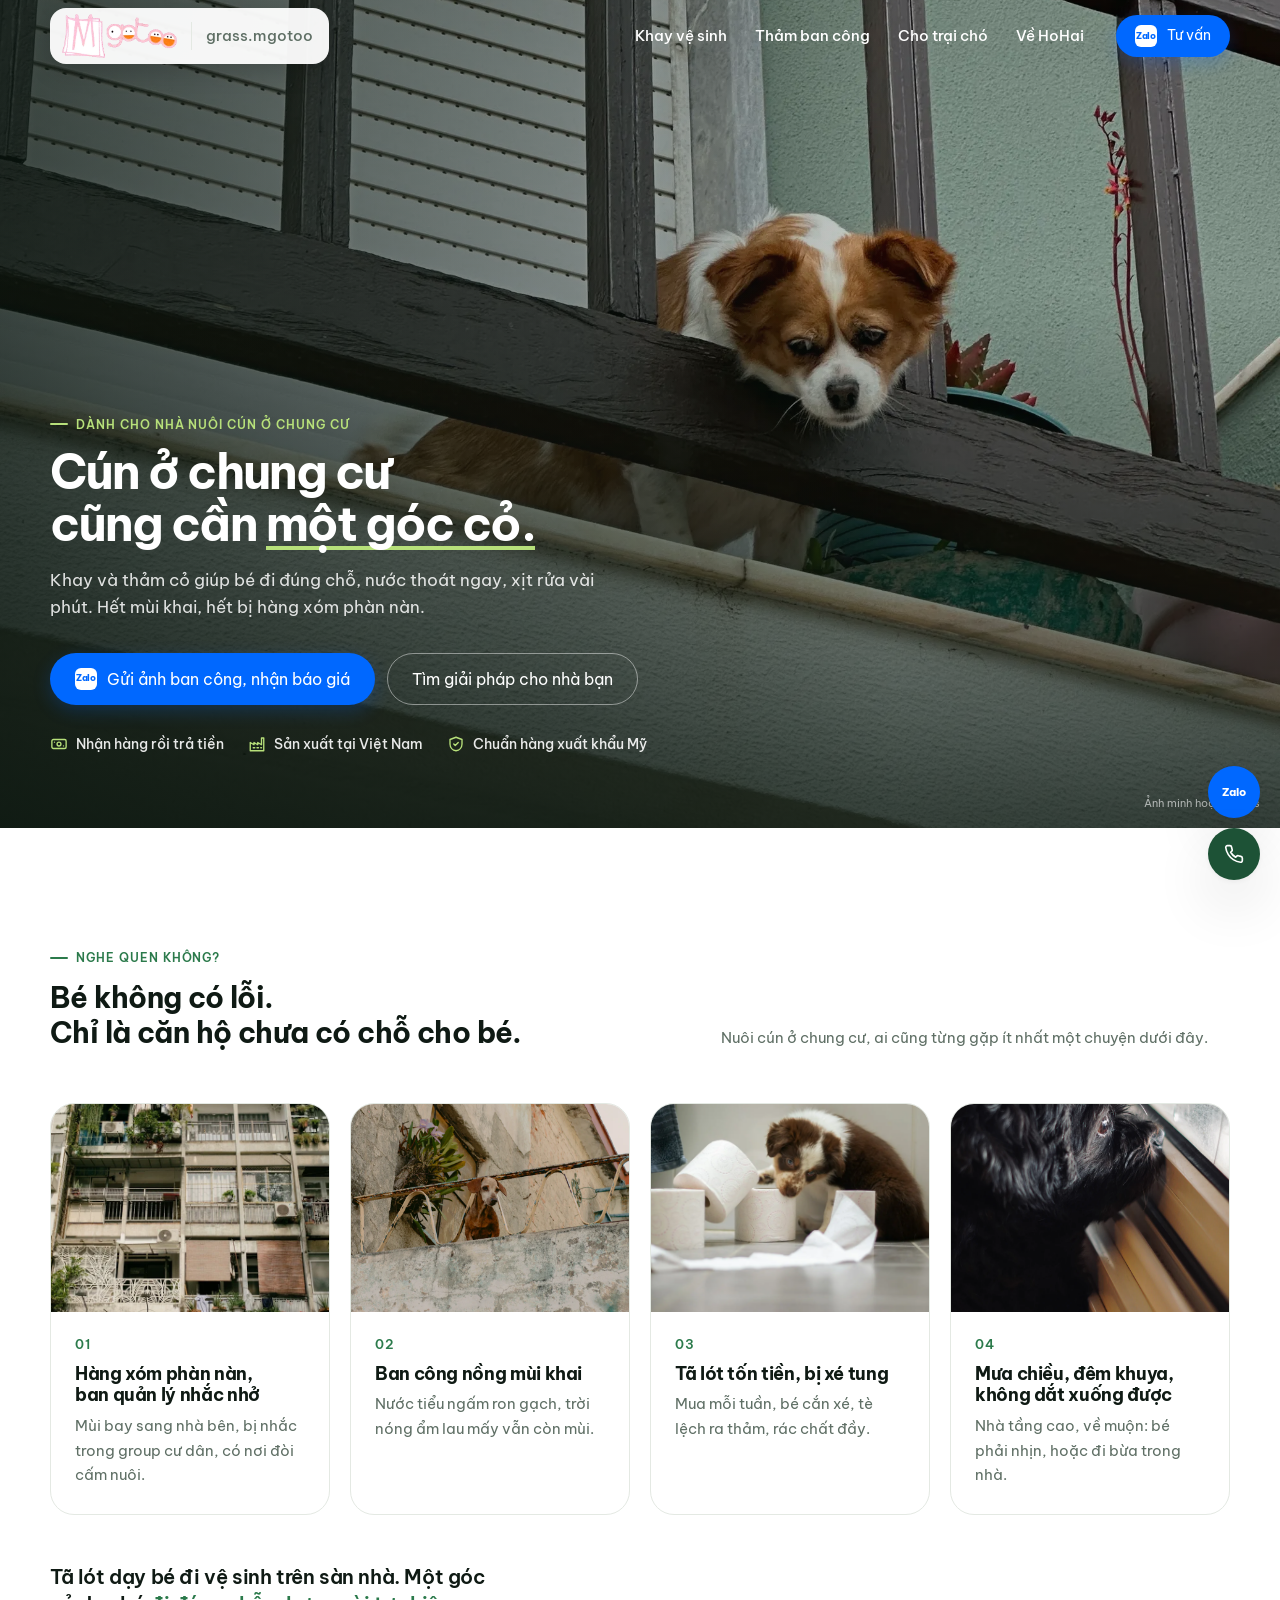
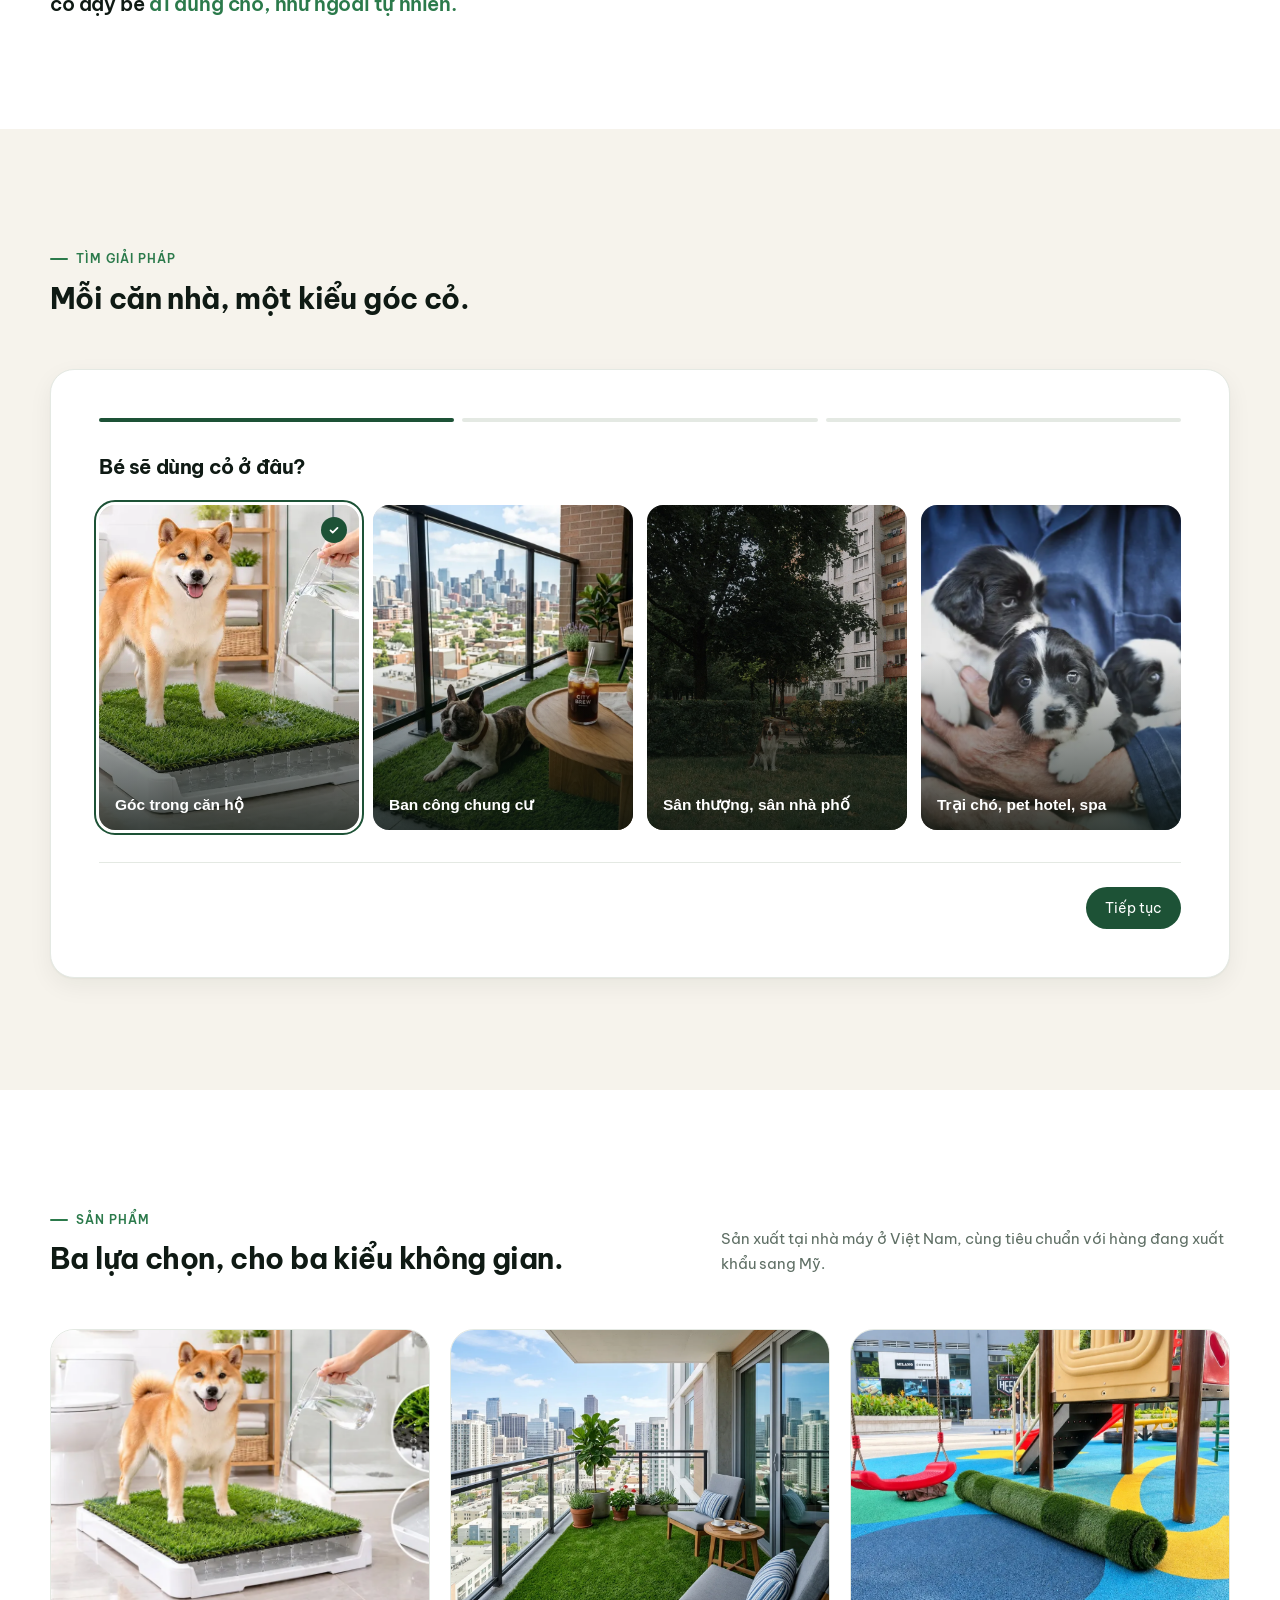
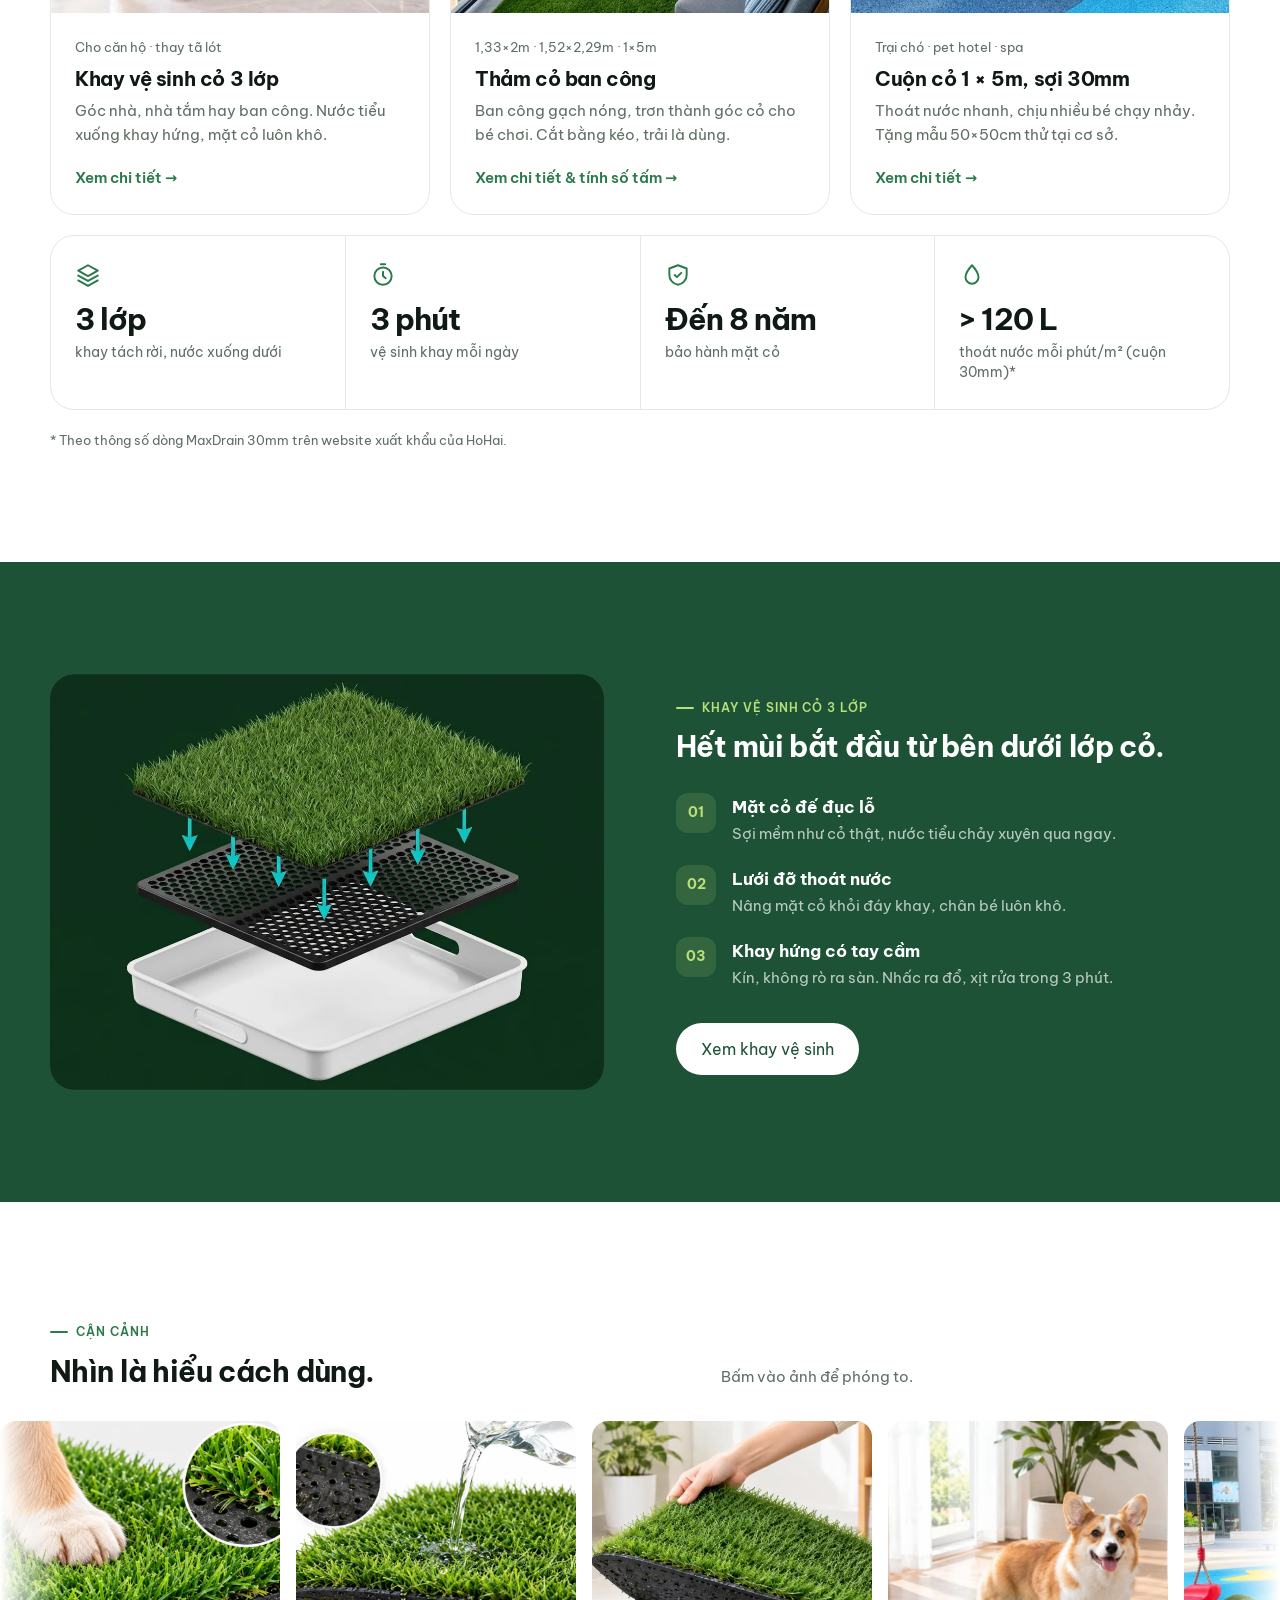
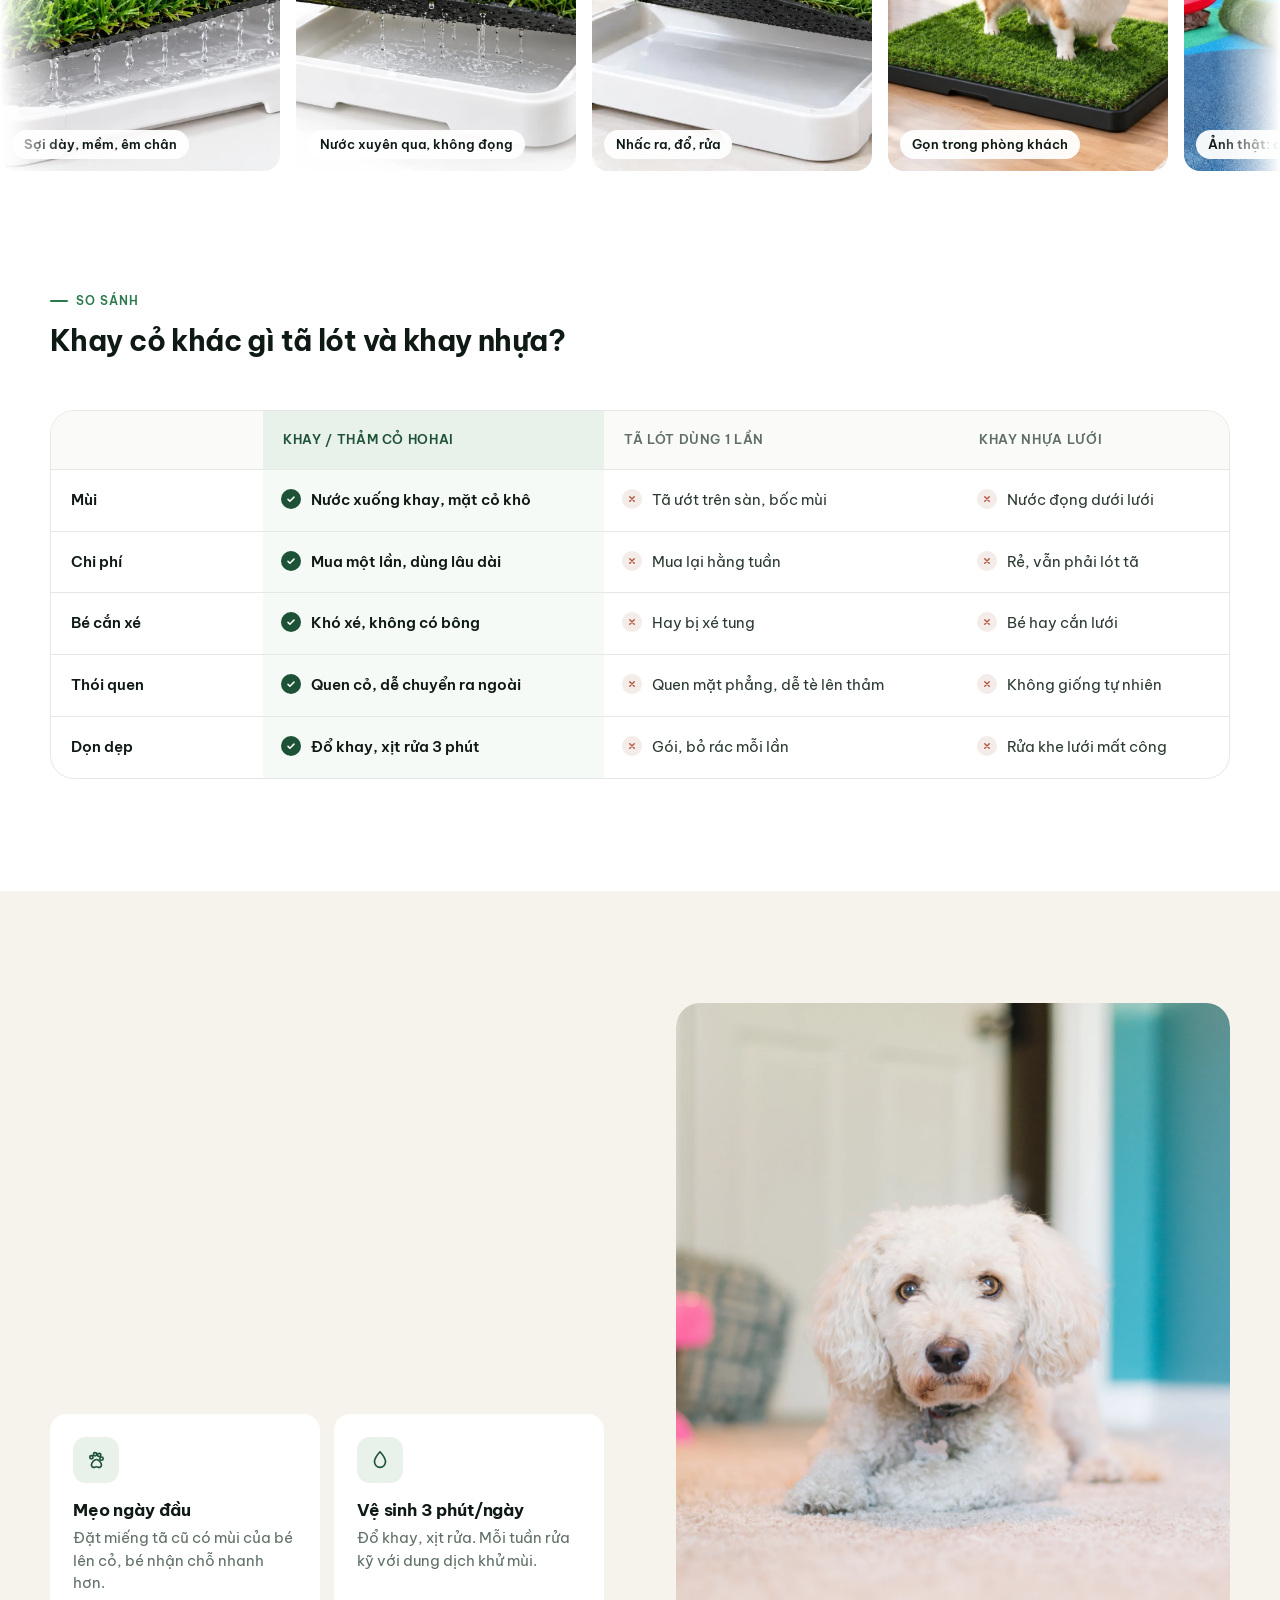
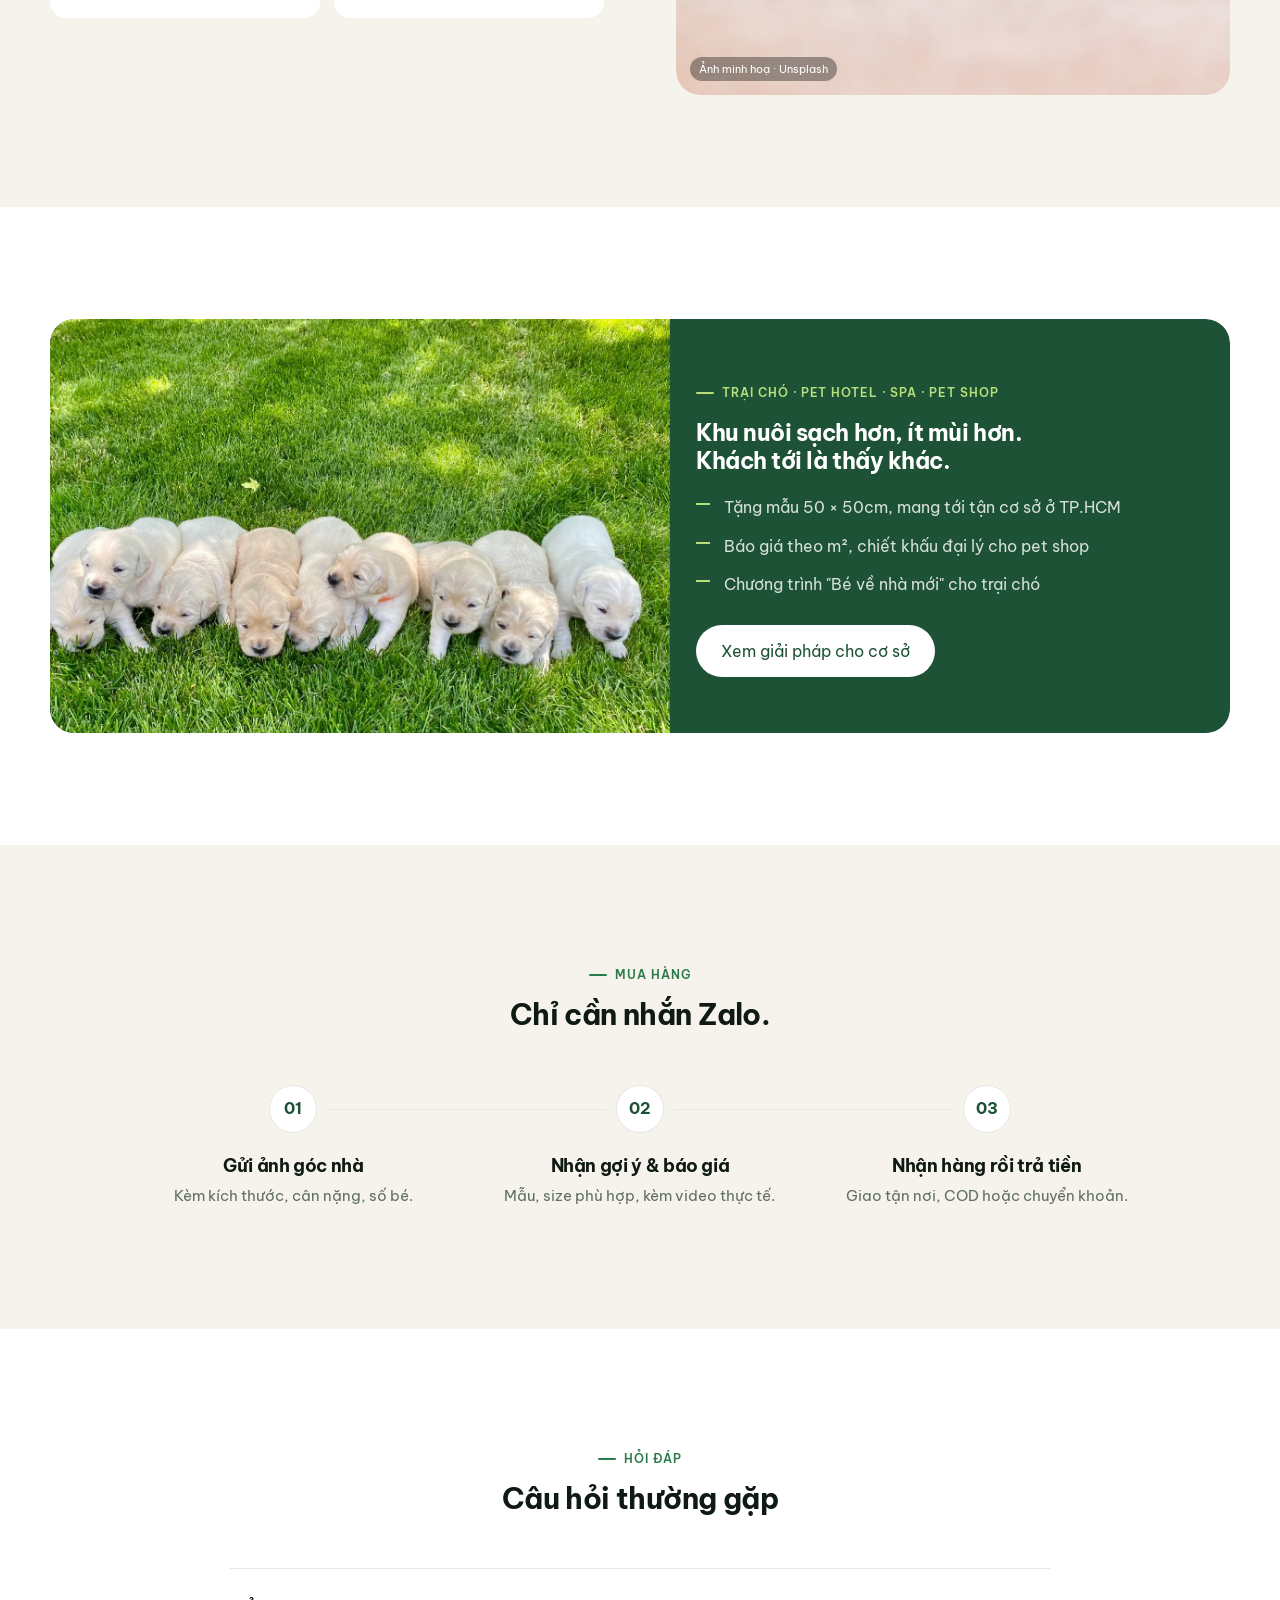
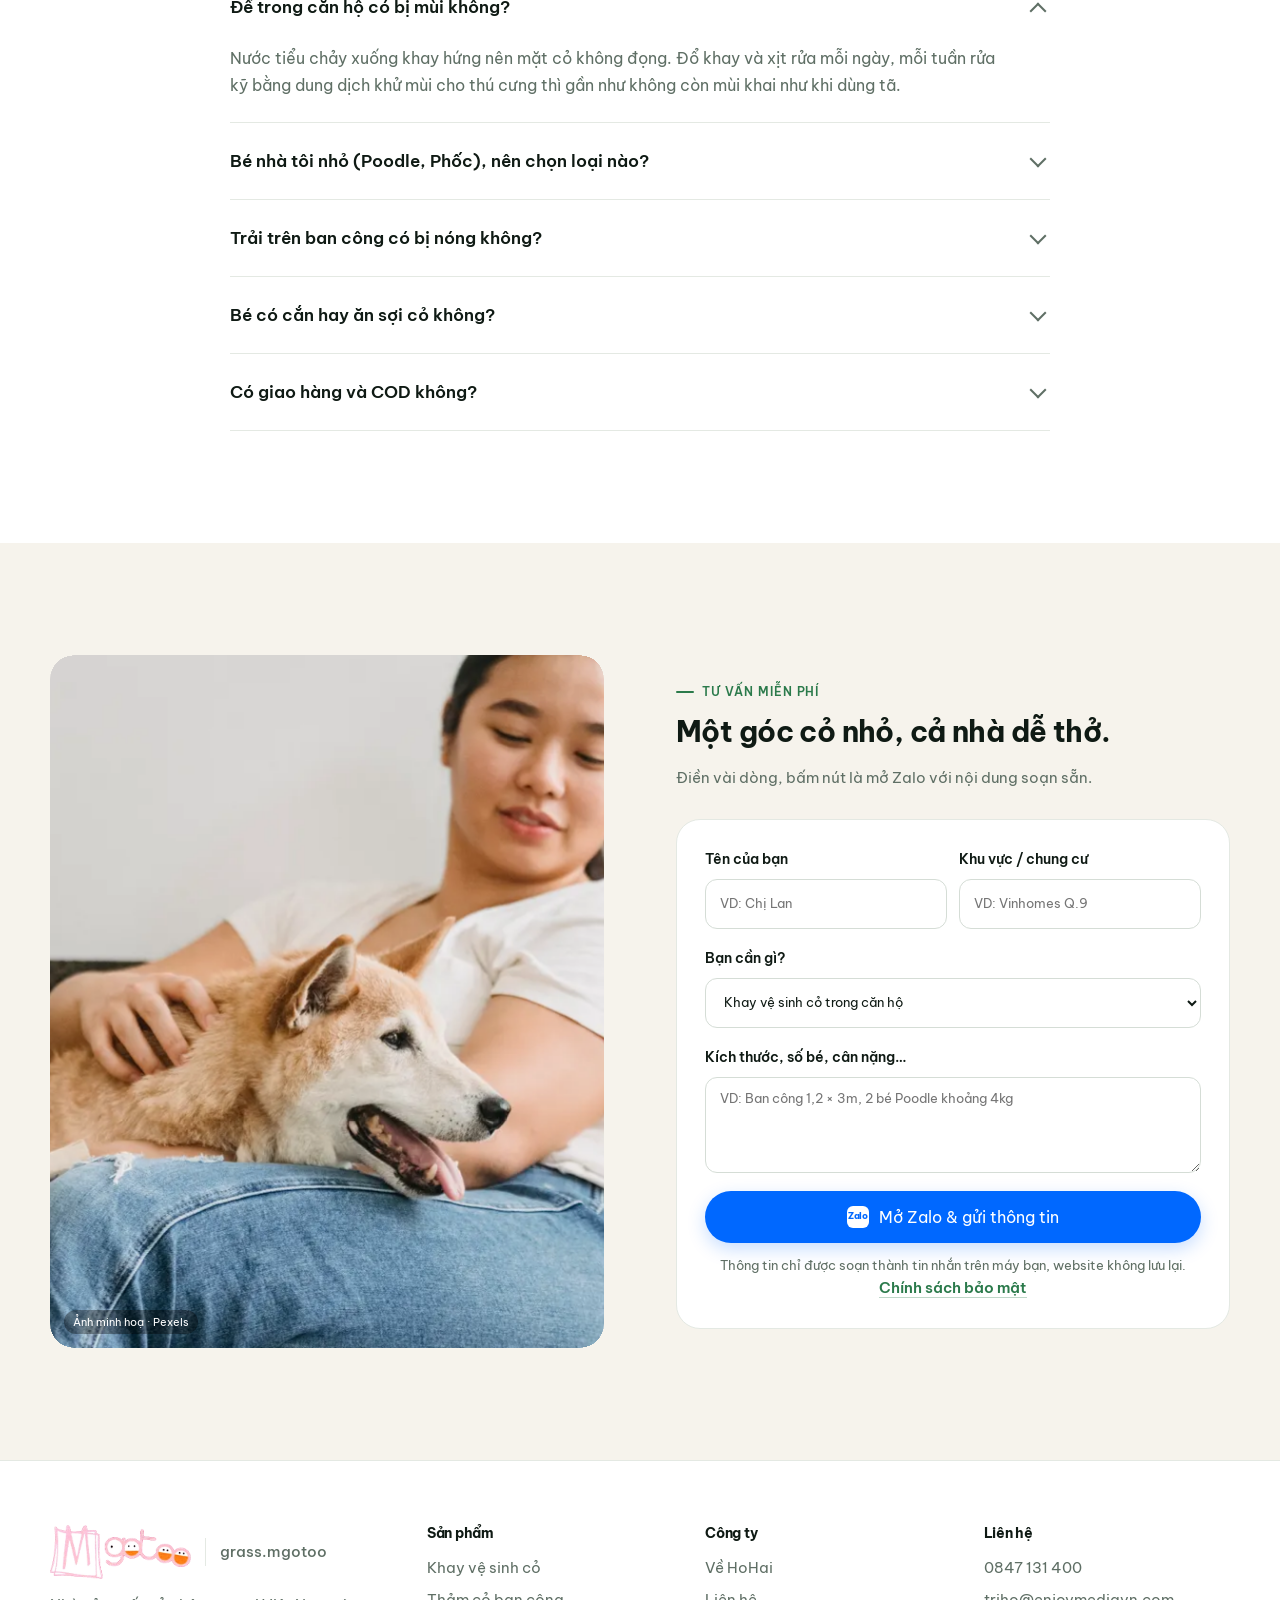
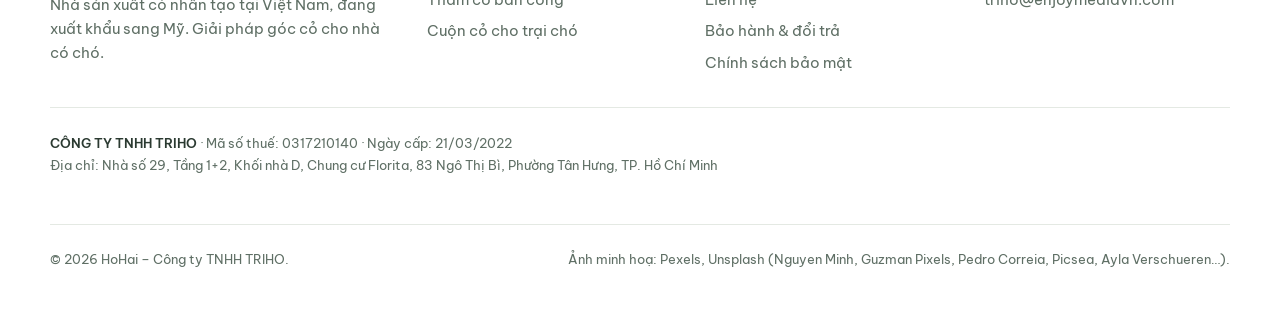
==== commit bb4838ab: "Tiêu đề nhỏ thêm 1 cỡ, xuống dòng theo cụm nghĩa; bỏ ảnh cỏ thật - Giảm cỡ tiêu đề trên desktop và m" ====
--- a/index.html
+++ b/index.html
@@ -14,7 +14,7 @@
     <link href="https://fonts.googleapis.com/css2?family=Be+Vietnam+Pro:wght@400;500;600;700&display=swap" rel="stylesheet">
     <link rel="icon" type="image/png" sizes="32x32" href="assets/img/favicon-32.png">
     <link rel="apple-touch-icon" href="assets/img/apple-touch-icon.png">
-    <link rel="stylesheet" href="css/ds.css?v=13">
+    <link rel="stylesheet" href="css/ds.css?v=14">
 </head>
 
 <body>
@@ -37,7 +37,7 @@
             <img src="assets/img/stock-cho-lan-can-ban-cong.webp" alt="Chú chó nhỏ ló đầu qua lan can ban công" fetchpriority="high" class="pos-dog">
             <div class="wrap">
                 <div class="eyebrow rv">Dành cho nhà nuôi cún ở chung cư</div>
-                <h1 class="rv" style="--d:.08s">Cún ở chung cư cũng cần <span class="hl">một góc cỏ.</span></h1>
+                <h1 class="rv" style="--d:.08s">Cún&nbsp;ở&nbsp;chung&nbsp;cư cũng&nbsp;cần <span class="hl">một&nbsp;góc&nbsp;cỏ.</span></h1>
                 <p class="lead rv" style="--d:.16s">Khay và thảm cỏ giúp bé đi đúng chỗ, nước thoát ngay, xịt rửa vài phút. Hết mùi khai, hết bị hàng xóm phàn nàn.</p>
                 <div class="hero-cta rv" style="--d:.24s" data-mbar-anchor>
                     <a href="#" class="btn btn-zalo js-zalo" data-msg="hero"><span class="zalo-mark">Zalo</span>Gửi ảnh ban công, nhận báo giá</a>
@@ -58,7 +58,7 @@
                 <div class="head split">
                     <div>
                         <div class="eyebrow rv">Nghe quen không?</div>
-                        <h2 class="h2 rv" style="--d:.06s">Bé không có lỗi. Chỉ là căn hộ chưa có chỗ cho bé.</h2>
+                        <h2 class="h2 rv" style="--d:.06s">Bé&nbsp;không&nbsp;có&nbsp;lỗi. Chỉ&nbsp;là&nbsp;căn&nbsp;hộ&nbsp;chưa&nbsp;có&nbsp;chỗ&nbsp;cho&nbsp;bé.</h2>
                     </div>
                     <p class="lead rv" style="--d:.12s">Nuôi cún ở chung cư, ai cũng từng gặp ít nhất một chuyện dưới đây.</p>
                 </div>
@@ -89,7 +89,7 @@
             <div class="wrap">
                 <div class="head">
                     <div class="eyebrow rv">Tìm giải pháp</div>
-                    <h2 class="h2 rv" style="--d:.06s">Mỗi căn nhà, một kiểu góc cỏ.</h2>
+                    <h2 class="h2 rv" style="--d:.06s">Mỗi&nbsp;căn&nbsp;nhà, một&nbsp;kiểu&nbsp;góc&nbsp;cỏ.</h2>
                 </div>
                 <div class="wiz rv" id="wiz">
                     <div class="wiz-steps"><span class="on"></span><span></span><span></span></div>
@@ -152,7 +152,7 @@
                 <div class="head split">
                     <div>
                         <div class="eyebrow rv">Sản phẩm</div>
-                        <h2 class="h2 rv" style="--d:.06s">Ba lựa chọn, cho ba kiểu không gian.</h2>
+                        <h2 class="h2 rv" style="--d:.06s">Ba&nbsp;lựa&nbsp;chọn, cho&nbsp;ba&nbsp;kiểu&nbsp;không&nbsp;gian.</h2>
                     </div>
                     <p class="lead rv" style="--d:.12s">Sản xuất tại nhà máy ở Việt Nam, cùng tiêu chuẩn với hàng đang xuất khẩu sang Mỹ.</p>
                 </div>
@@ -186,7 +186,7 @@
                 <div class="duo-img rv-img" style="aspect-ratio:4/3;"><img src="assets/img/khay-3-lop.webp" alt="Khay vệ sinh cỏ tách 3 lớp" loading="lazy"></div>
                 <div>
                     <div class="eyebrow rv">Khay vệ sinh cỏ 3 lớp</div>
-                    <h2 class="h2 rv" style="--d:.06s">Hết mùi bắt đầu từ bên dưới lớp cỏ.</h2>
+                    <h2 class="h2 rv" style="--d:.06s">Hết&nbsp;mùi bắt&nbsp;đầu từ&nbsp;bên&nbsp;dưới&nbsp;lớp&nbsp;cỏ.</h2>
                     <ul class="list">
                         <li class="rv" style="--d:.1s"><span>01</span><div><b style="color:#fff">Mặt cỏ đế đục lỗ</b><p style="color:rgba(255,255,255,.7)">Sợi mềm như cỏ thật, nước tiểu chảy xuyên qua ngay.</p></div></li>
                         <li class="rv" style="--d:.16s"><span>02</span><div><b style="color:#fff">Lưới đỡ thoát nước</b><p style="color:rgba(255,255,255,.7)">Nâng mặt cỏ khỏi đáy khay, chân bé luôn khô.</p></div></li>
@@ -201,7 +201,7 @@
         <section class="section" style="padding-bottom:0;">
             <div class="wrap">
                 <div class="head split" style="margin-bottom:32px;">
-                    <div><div class="eyebrow rv">Cận cảnh</div><h2 class="h2 rv" style="--d:.06s">Nhìn là hiểu cách dùng.</h2></div>
+                    <div><div class="eyebrow rv">Cận cảnh</div><h2 class="h2 rv" style="--d:.06s">Nhìn&nbsp;là&nbsp;hiểu cách&nbsp;dùng.</h2></div>
                     <p class="lead rv" style="--d:.12s">Bấm vào ảnh để phóng to.</p>
                 </div>
             </div>
@@ -224,7 +224,7 @@
             <div class="wrap">
                 <div class="head">
                     <div class="eyebrow rv">So sánh</div>
-                    <h2 class="h2 rv" style="--d:.06s">Khay cỏ khác gì tã lót và khay nhựa?</h2>
+                    <h2 class="h2 rv" style="--d:.06s">Khay&nbsp;cỏ khác&nbsp;gì tã&nbsp;lót và&nbsp;khay&nbsp;nhựa?</h2>
                 </div>
                 <div class="tbl-wrap rv">
                     <table class="tbl">
@@ -247,7 +247,7 @@
                 <div class="duo-img rv-img"><img src="assets/img/stock-poodle-trang.webp" alt="Chú Poodle trắng nằm trong nhà" loading="lazy"><span class="credit">Ảnh minh hoạ · Unsplash</span></div>
                 <div>
                     <div class="eyebrow rv">Hướng dẫn</div>
-                    <h2 class="h2 rv" style="--d:.06s">Tập cho bé quen góc cỏ trong vài ngày.</h2>
+                    <h2 class="h2 rv" style="--d:.06s">Tập&nbsp;cho&nbsp;bé quen&nbsp;góc&nbsp;cỏ trong&nbsp;vài&nbsp;ngày.</h2>
                     <div class="icards">
                         <div class="icard rv" style="--d:.1s"><div class="ib"><svg class="i"><use href="#i-pin"/></svg></div><b>Đặt cố định một chỗ</b><p>Nơi bé hay đi: góc ban công, nhà tắm.</p></div>
                         <div class="icard rv" style="--d:.16s"><div class="ib"><svg class="i"><use href="#i-clock"/></svg></div><b>Dẫn lên cỏ đúng giờ</b><p>Sau ngủ dậy, sau ăn, trước ngủ. Thưởng ngay khi đi đúng.</p></div>
@@ -265,7 +265,7 @@
                     <div class="promo-media"><img src="assets/img/stock-golden-con-tren-co.webp" alt="Đàn chó con golden trên cỏ" loading="lazy"></div>
                     <div class="promo-body">
                         <div class="eyebrow">Trại chó · Pet hotel · Spa · Pet shop</div>
-                        <h3>Khu nuôi sạch hơn, ít mùi hơn. Khách tới là thấy khác.</h3>
+                        <h3>Khu&nbsp;nuôi&nbsp;sạch&nbsp;hơn, ít&nbsp;mùi&nbsp;hơn. Khách&nbsp;tới là&nbsp;thấy&nbsp;khác.</h3>
                         <ul>
                             <li>Tặng mẫu 50 × 50cm, mang tới tận cơ sở ở TP.HCM</li>
                             <li>Báo giá theo m², chiết khấu đại lý cho pet shop</li>
@@ -282,7 +282,7 @@
             <div class="wrap">
                 <div class="head center">
                     <div class="eyebrow rv">Mua hàng</div>
-                    <h2 class="h2 rv" style="--d:.06s">Chỉ cần nhắn Zalo.</h2>
+                    <h2 class="h2 rv" style="--d:.06s">Chỉ&nbsp;cần&nbsp;nhắn&nbsp;Zalo.</h2>
                 </div>
                 <div class="steps c" style="grid-template-columns:repeat(3,1fr);">
                     <div class="step rv"><h3>Gửi ảnh góc nhà</h3><p>Kèm kích thước, cân nặng, số bé.</p></div>
@@ -297,7 +297,7 @@
             <div class="wrap">
                 <div class="head center">
                     <div class="eyebrow rv">Hỏi đáp</div>
-                    <h2 class="h2 rv" style="--d:.06s">Câu hỏi thường gặp</h2>
+                    <h2 class="h2 rv" style="--d:.06s">Câu&nbsp;hỏi thường&nbsp;gặp</h2>
                 </div>
                 <div class="faq rv">
                     <details open><summary>Để trong căn hộ có bị mùi không?</summary><div class="ans"><p>Nước tiểu chảy xuống khay hứng nên mặt cỏ không đọng. Đổ khay và xịt rửa mỗi ngày, mỗi tuần rửa kỹ bằng dung dịch khử mùi cho thú cưng thì gần như không còn mùi khai như khi dùng tã.</p></div></details>
@@ -315,7 +315,7 @@
                 <div class="duo-img rv-img"><img src="assets/img/stock-co-gai-om-shiba.webp" alt="Cô gái ôm chú chó Shiba trên sofa" loading="lazy"><span class="credit">Ảnh minh hoạ · Pexels</span></div>
                 <div>
                     <div class="eyebrow rv">Tư vấn miễn phí</div>
-                    <h2 class="h2 rv" style="--d:.06s">Một góc cỏ nhỏ, cả nhà dễ thở.</h2>
+                    <h2 class="h2 rv" style="--d:.06s">Một&nbsp;góc&nbsp;cỏ&nbsp;nhỏ, cả&nbsp;nhà&nbsp;dễ&nbsp;thở.</h2>
                     <p class="lead rv" style="--d:.1s">Điền vài dòng, bấm nút là mở Zalo với nội dung soạn sẵn.</p>
                     <form class="tool-in rv" style="--d:.16s;margin-top:28px;" id="zf" novalidate>
                         <div class="fld-row">
--- a/css/ds.css
+++ b/css/ds.css
@@ -942,3 +942,31 @@
     .feat b { font-size: 22px; }
     .eyebrow, .hero-full .eyebrow { font-size: 10.5px; }
 }
+
+/* =========================================================
+ * TIÊU ĐỀ: nhỏ thêm 1 cỡ + xuống dòng theo cụm nghĩa (28/11/2026)
+ * Trong HTML, chữ cùng cụm được nối bằng &nbsp; → chỉ xuống dòng giữa các cụm.
+ * ========================================================= */
+h1, h2, h3, .h2, .quote, .wiz-q { text-wrap: balance; overflow-wrap: break-word; }
+.h2, .final h2 { font-size: clamp(20px, 2.3vw, 29px); max-width: 26ch; }
+.head.center .h2 { max-width: 30ch; }
+.hero h1 { font-size: clamp(26px, 3.2vw, 40px); }
+.hero-full h1 { font-size: clamp(28px, 3.9vw, 48px); max-width: 17ch; }
+.pinfo h1 { font-size: clamp(24px, 2.4vw, 31px) !important; }
+.pinfo h2 { font-size: clamp(22px, 2.2vw, 28px); }
+.quote { font-size: clamp(17px, 1.7vw, 20px); }
+.wiz-q { font-size: clamp(17px, 1.6vw, 20px); }
+.wiz-rec h3 { font-size: clamp(19px, 1.8vw, 22px); }
+.promo-body h3 { font-size: clamp(20px, 1.9vw, 23px); }
+.prose h2 { font-size: clamp(19px, 1.8vw, 22px); }
+.final h2 { max-width: 22ch; }
+
+@media (max-width: 600px) {
+    .h2, .final h2 { font-size: 19px; max-width: none; }
+    .hero h1 { font-size: 23px; }
+    .hero-full h1 { font-size: 24px; max-width: none; }
+    .pinfo h1 { font-size: 21px !important; }
+    .pinfo h2 { font-size: 20px; }
+    .quote, .wiz-q { font-size: 16px; }
+    .promo-body h3 { font-size: 19px; }
+}
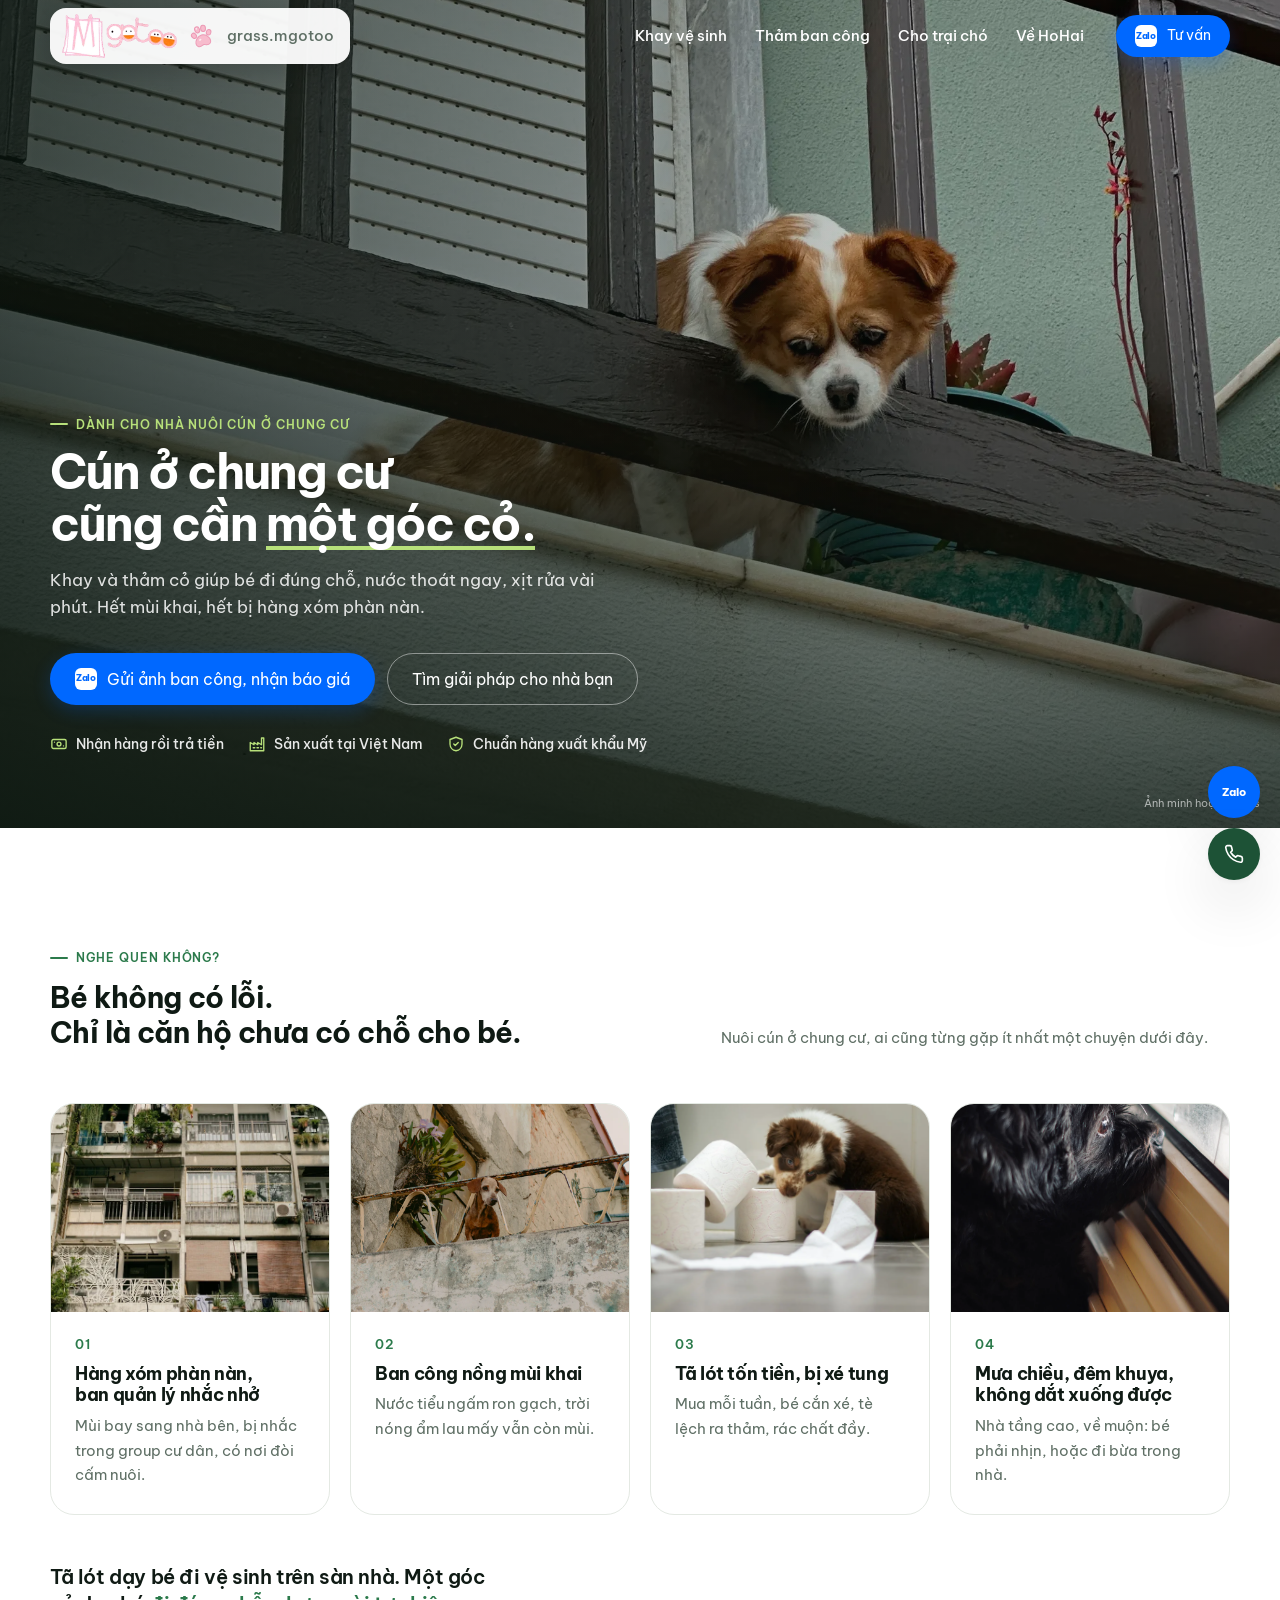
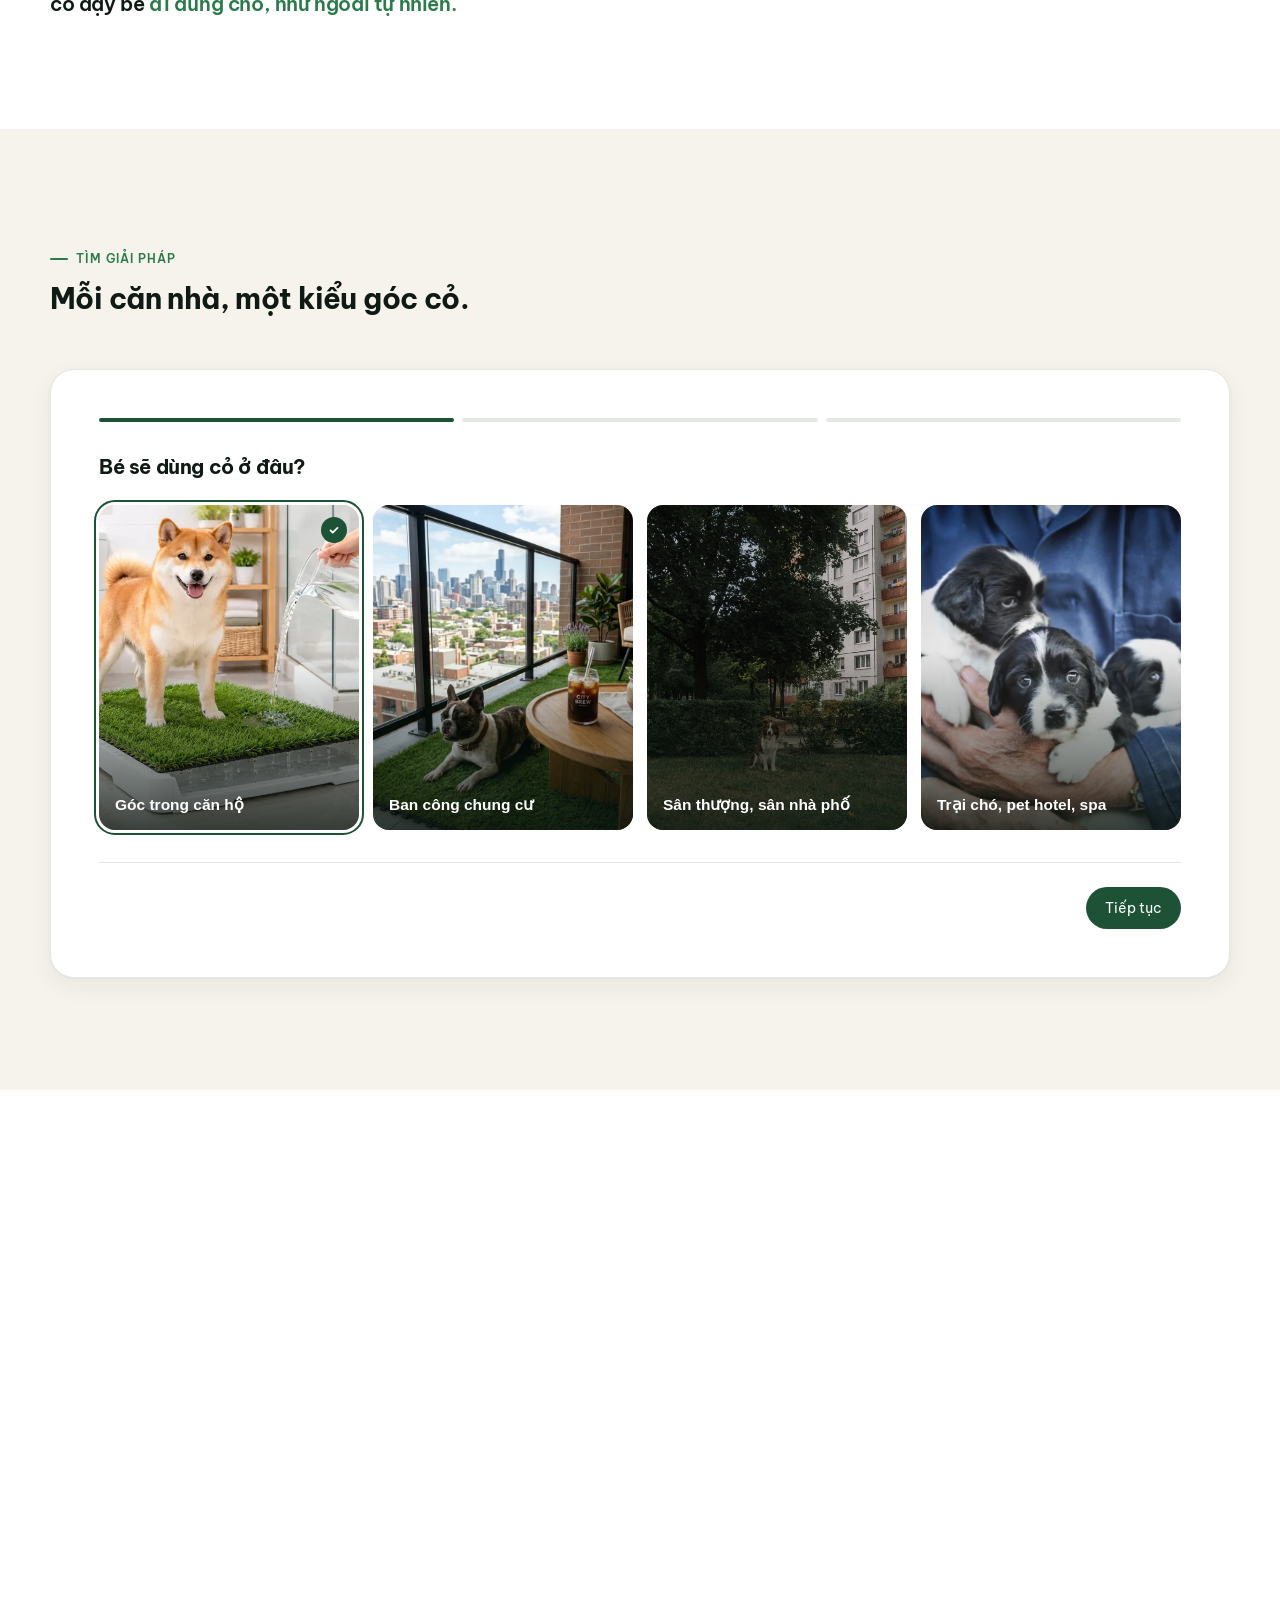
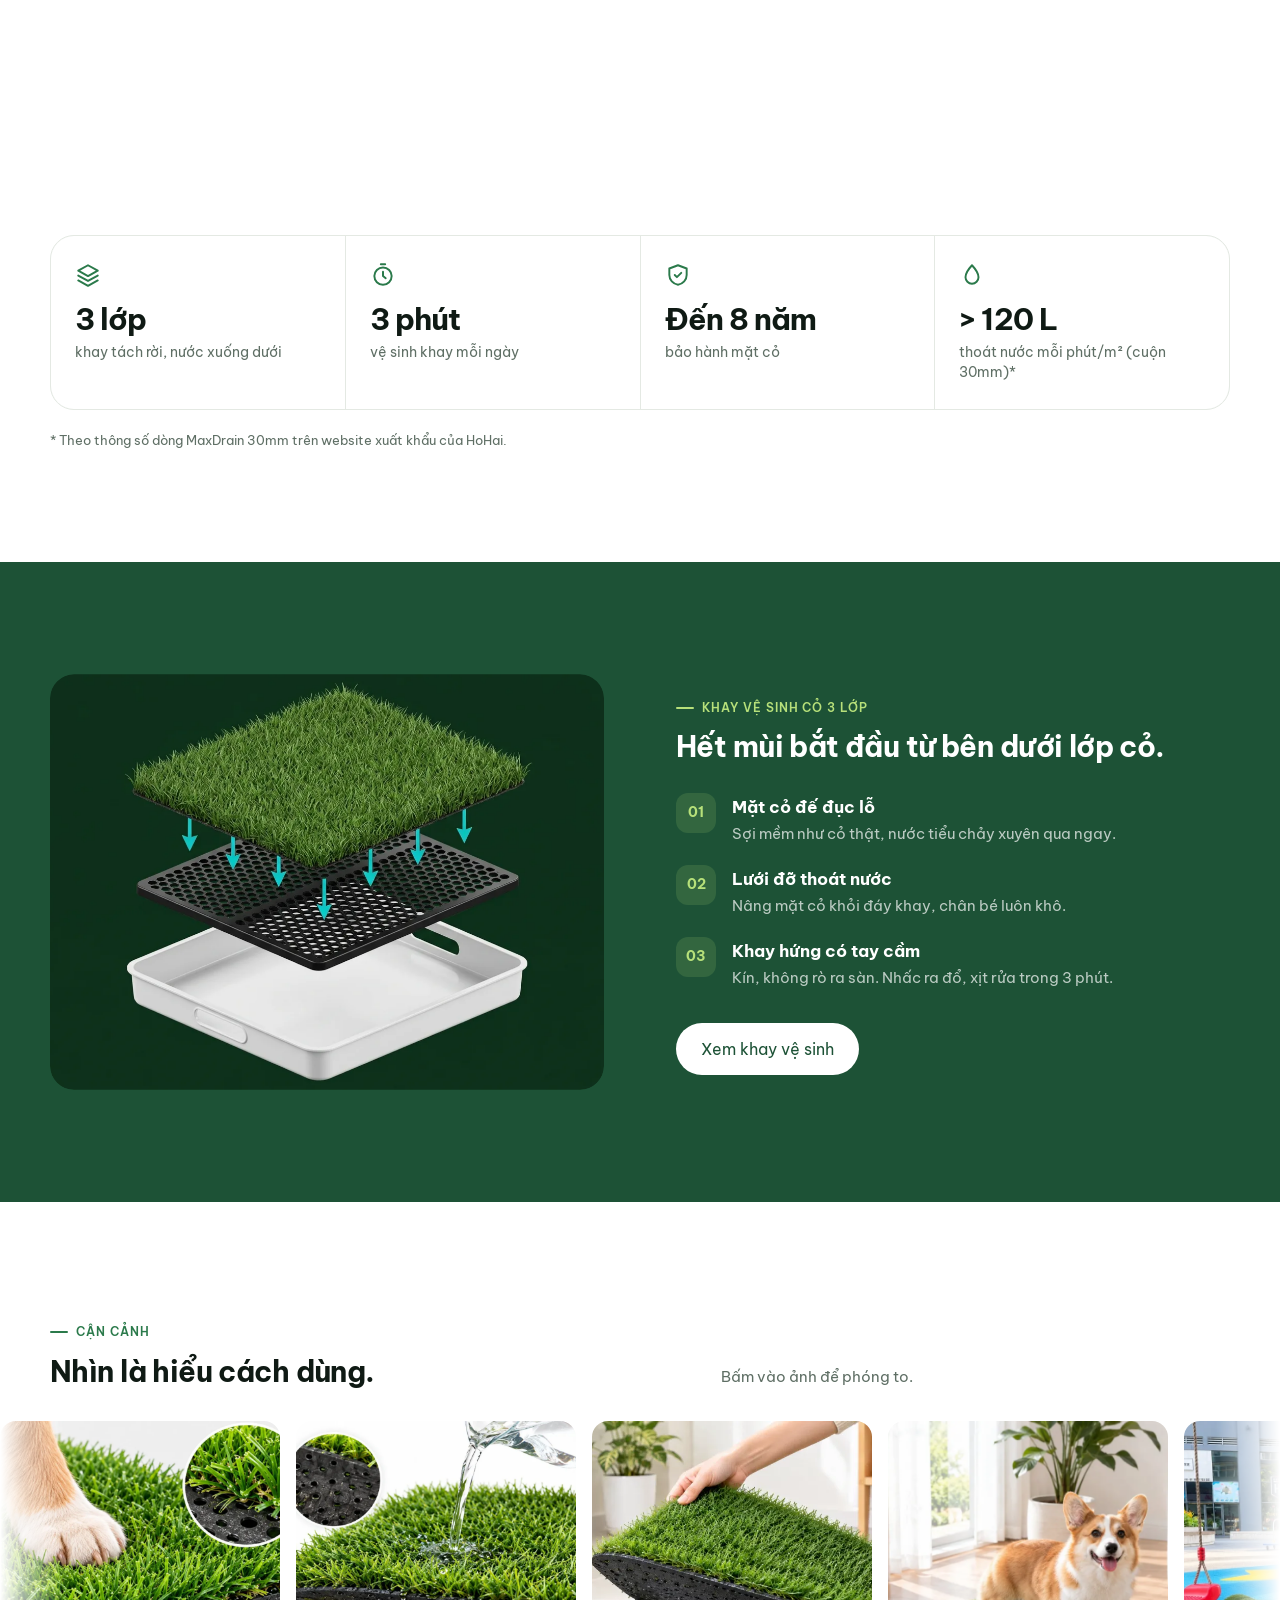
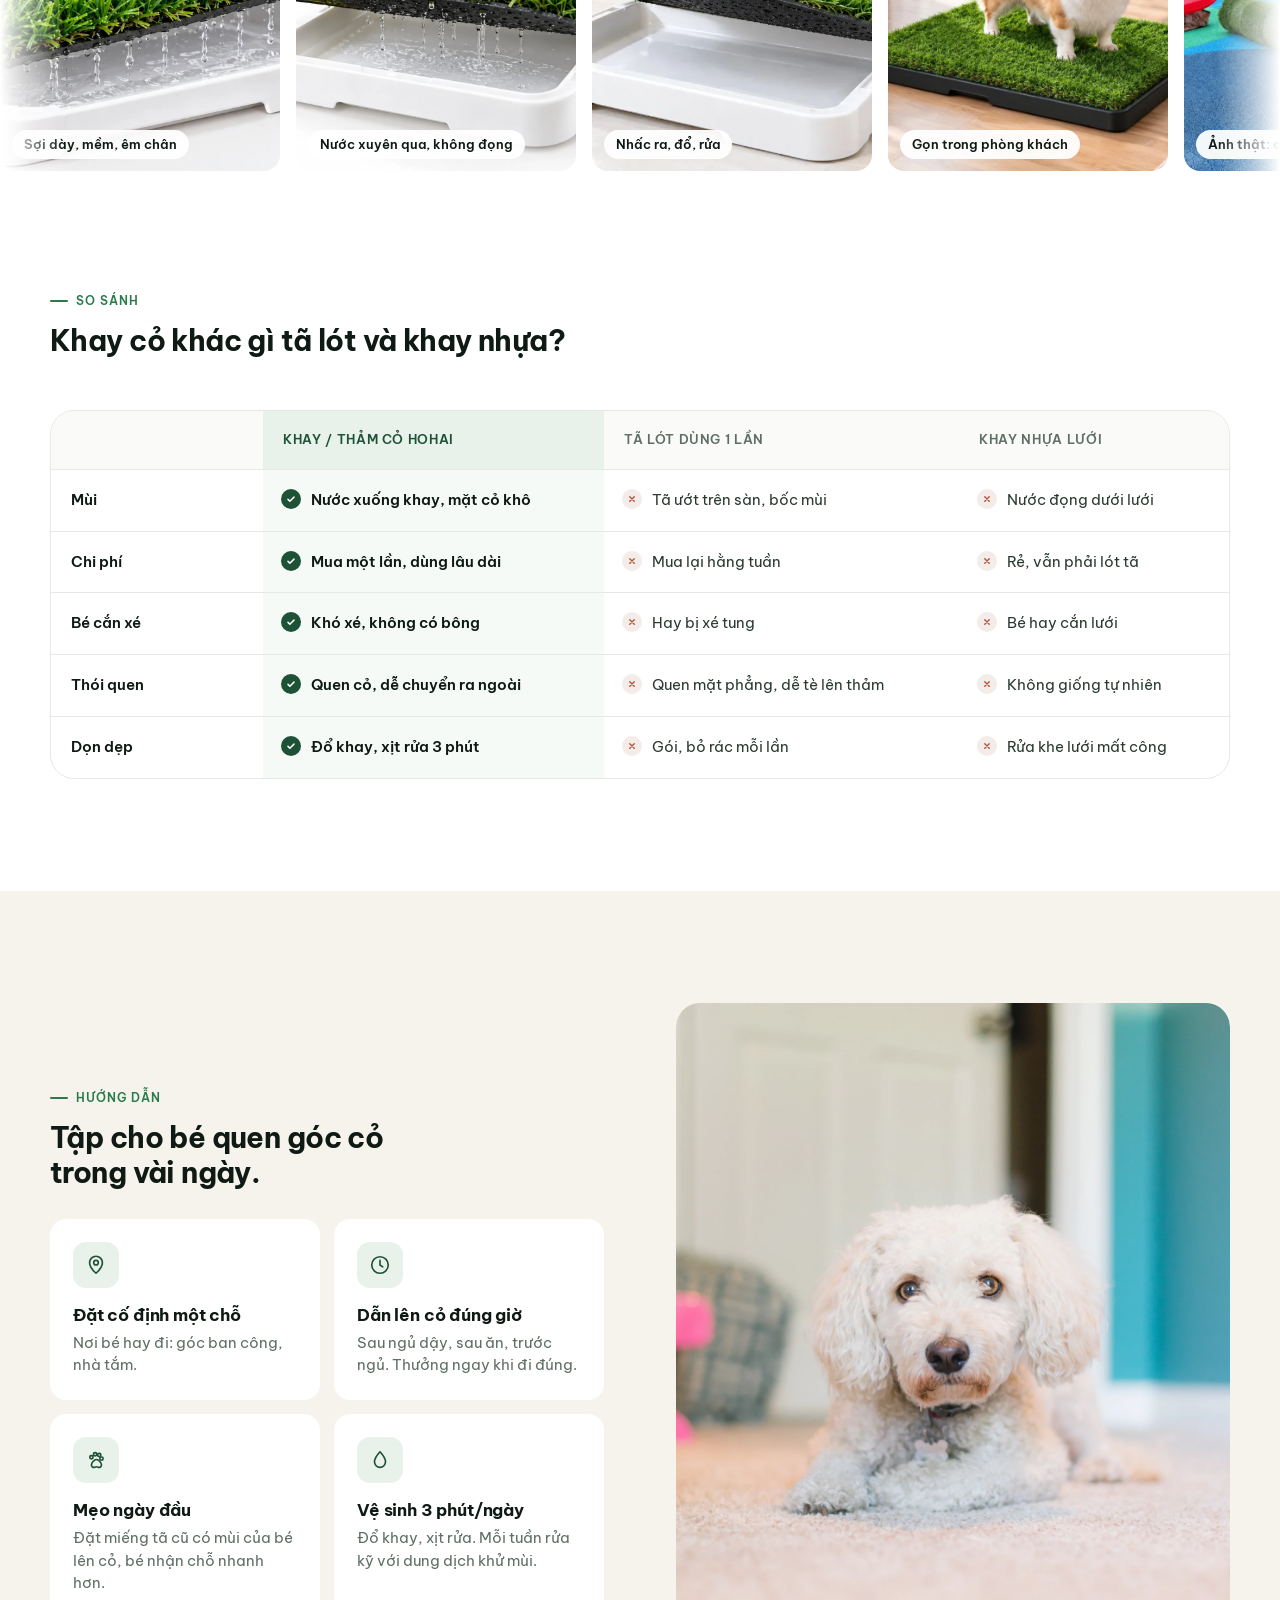
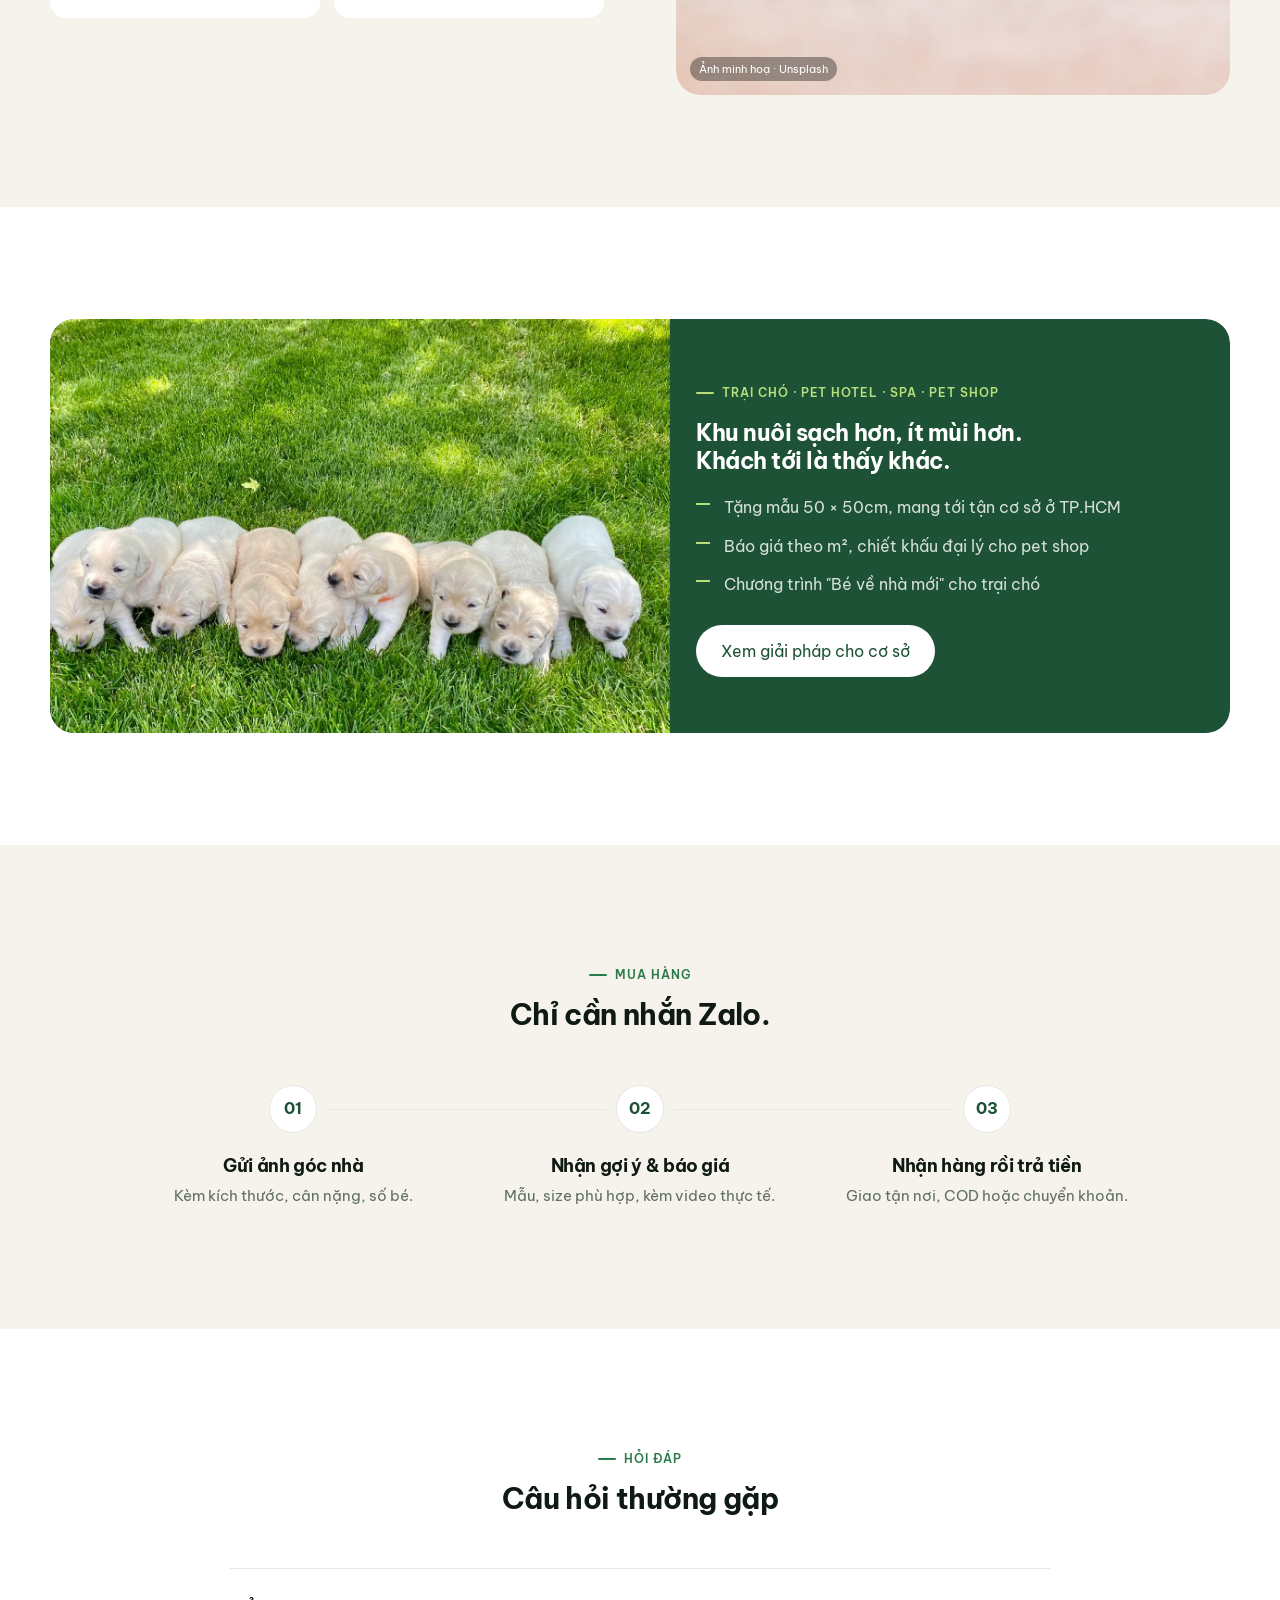
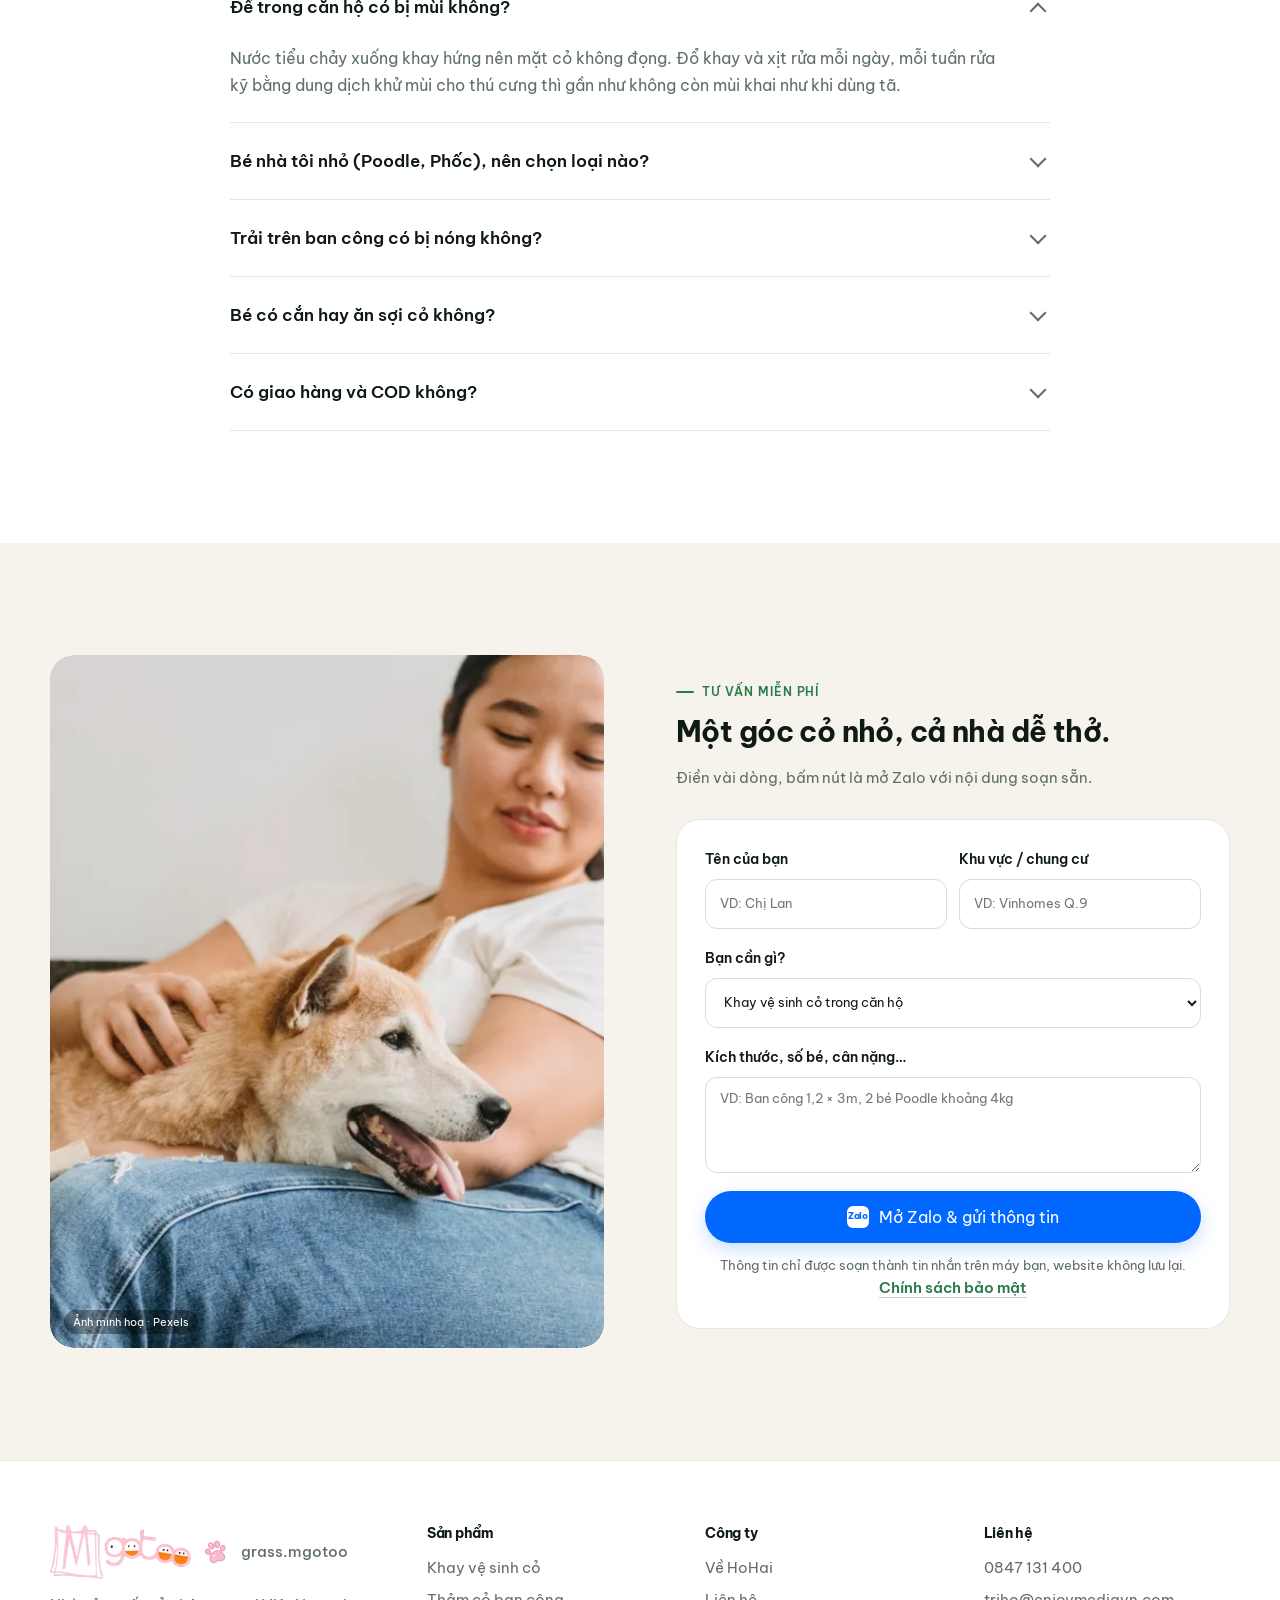
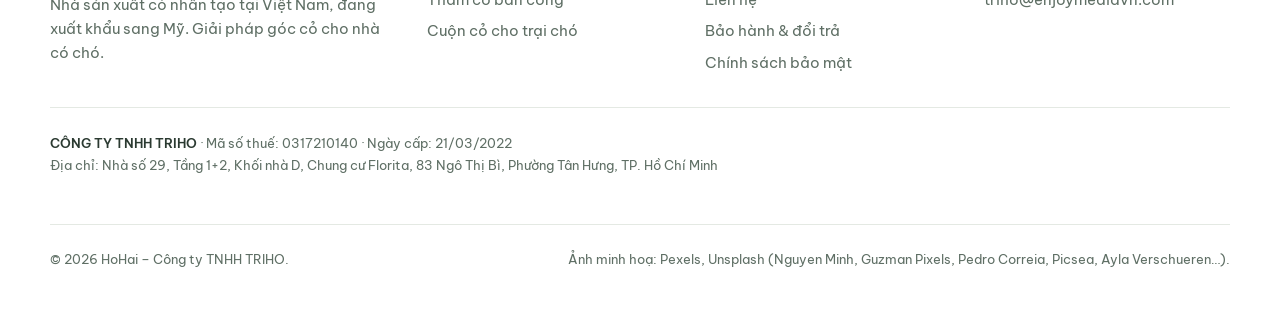
==== commit a86df6a6: "Logo: thêm dấu chân cún hồng giữa logo Mgotoo và chữ grass.mgotoo Co-Authored-By: Claude Opus 5.5 <n" ====
--- a/index.html
+++ b/index.html
@@ -20,7 +20,7 @@
 <body>
     <header class="hd on-dark">
         <div class="wrap">
-            <a href="index.html" class="logo"><img class="mark" src="assets/img/logo-mgotoo.webp?v=2" alt="Mgotoo" width="125" height="48"><span class="logo-txt">grass.mgotoo</span></a>
+            <a href="index.html" class="logo"><img class="mark" src="assets/img/logo-mgotoo.webp?v=2" alt="Mgotoo" width="125" height="48"><img class="paw" src="assets/brand/paw-mgotoo.svg" alt="" aria-hidden="true" width="26" height="26"><span class="logo-txt">grass.mgotoo</span></a>
             <nav class="nav">
                 <a href="khay-ve-sinh-co.html">Khay vệ sinh</a>
                 <a href="tham-co-ban-cong.html">Thảm ban công</a>
@@ -343,7 +343,7 @@
     <footer class="ft">
         <div class="wrap">
             <div class="ft-grid">
-                <div><a href="index.html" class="logo"><img class="mark" src="assets/img/logo-mgotoo.webp?v=2" alt="Mgotoo" width="125" height="48"><span class="logo-txt">grass.mgotoo</span></a><p style="margin-top:14px;max-width:36ch;">Nhà sản xuất cỏ nhân tạo tại Việt Nam, đang xuất khẩu sang Mỹ. Giải pháp góc cỏ cho nhà có chó.</p></div>
+                <div><a href="index.html" class="logo"><img class="mark" src="assets/img/logo-mgotoo.webp?v=2" alt="Mgotoo" width="125" height="48"><img class="paw" src="assets/brand/paw-mgotoo.svg" alt="" aria-hidden="true" width="26" height="26"><span class="logo-txt">grass.mgotoo</span></a><p style="margin-top:14px;max-width:36ch;">Nhà sản xuất cỏ nhân tạo tại Việt Nam, đang xuất khẩu sang Mỹ. Giải pháp góc cỏ cho nhà có chó.</p></div>
                 <div><h4>Sản phẩm</h4><ul><li><a href="khay-ve-sinh-co.html">Khay vệ sinh cỏ</a></li><li><a href="tham-co-ban-cong.html">Thảm cỏ ban công</a></li><li><a href="cuon-co-trai-cho.html">Cuộn cỏ cho trại chó</a></li></ul></div>
                 <div><h4>Công ty</h4><ul><li><a href="gioi-thieu.html">Về HoHai</a></li><li><a href="lien-he.html">Liên hệ</a></li><li><a href="chinh-sach-bao-hanh.html">Bảo hành &amp; đổi trả</a></li><li><a href="chinh-sach-bao-mat.html">Chính sách bảo mật</a></li></ul></div>
                 <div><h4>Liên hệ</h4><ul><li><a href="tel:0847131400">0847 131 400</a></li><li><a href="mailto:triho@enjoymediavn.com">triho@enjoymediavn.com</a></li></ul></div>
--- a/css/ds.css
+++ b/css/ds.css
@@ -596,9 +596,11 @@
 .logo { gap: 14px; }
 .logo .mark { display: block; height: 48px; width: auto; flex: none; transition: height .35s var(--ease); }
 .logo .logo-txt {
-    padding-left: 14px; border-left: 1px solid var(--line);
     font-size: 14.5px; font-weight: 500; letter-spacing: .01em; color: var(--muted); line-height: 28px;
 }
+/* Dấu chân cún hồng (cùng tông logo) – ngăn cách logo và chữ grass.mgotoo */
+.logo .paw { display: block; width: 26px; height: 26px; flex: none; margin: 0 -2px; transition: transform .35s var(--ease); }
+.logo:hover .paw { transform: rotate(-10deg) scale(1.08); }
 .hd.scrolled .logo .mark { height: 42px; }
 .ft .logo .mark { height: 54px; }
 /* Trang chủ: header trong suốt trên ảnh tối → cả cụm logo nằm trong 1 thẻ trắng */
@@ -610,7 +612,8 @@
 @media (max-width: 600px) {
     .logo { gap: 10px; }
     .logo .mark, .hd.scrolled .logo .mark, .hd.on-dark:not(.scrolled) .logo .mark { height: 38px; }
-    .logo .logo-txt { font-size: 12.5px; padding-left: 10px; line-height: 22px; }
+    .logo .logo-txt { font-size: 12.5px; line-height: 22px; }
+    .logo .paw { width: 20px; height: 20px; }
 }
 
 
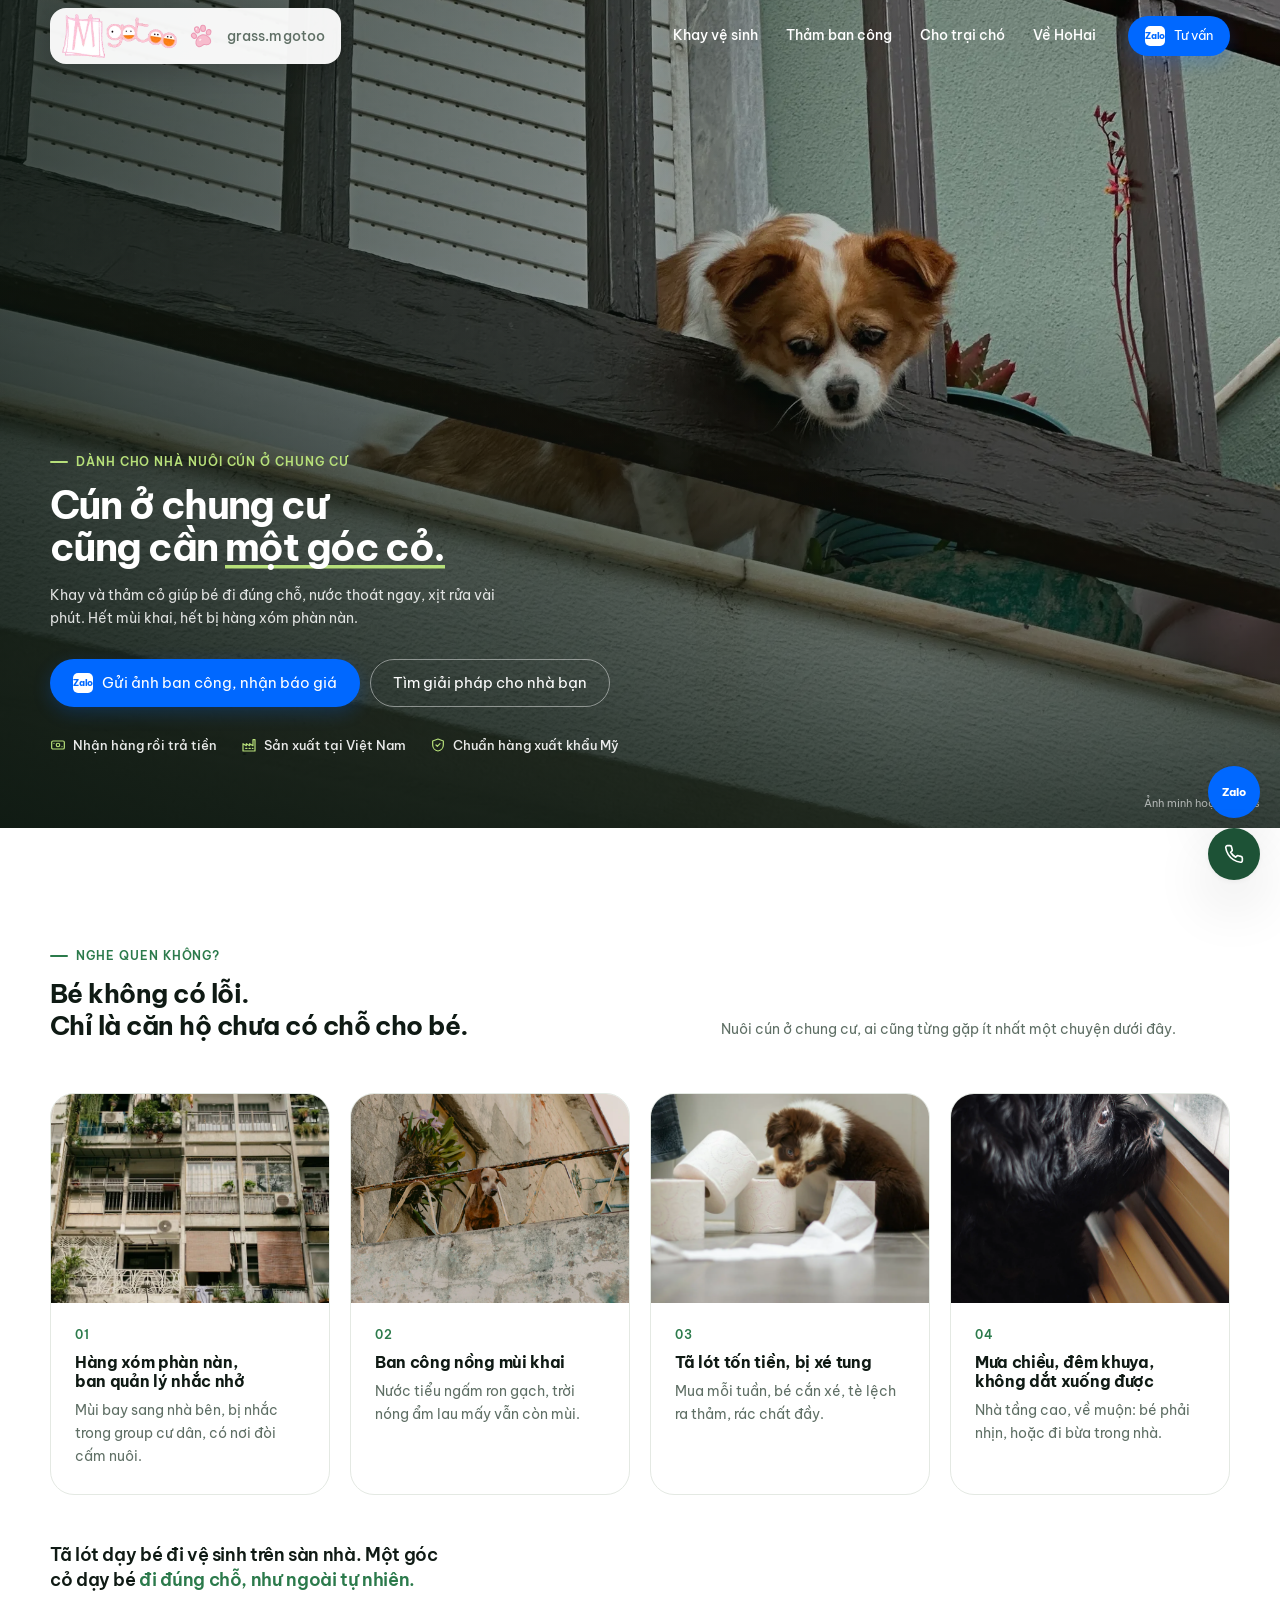
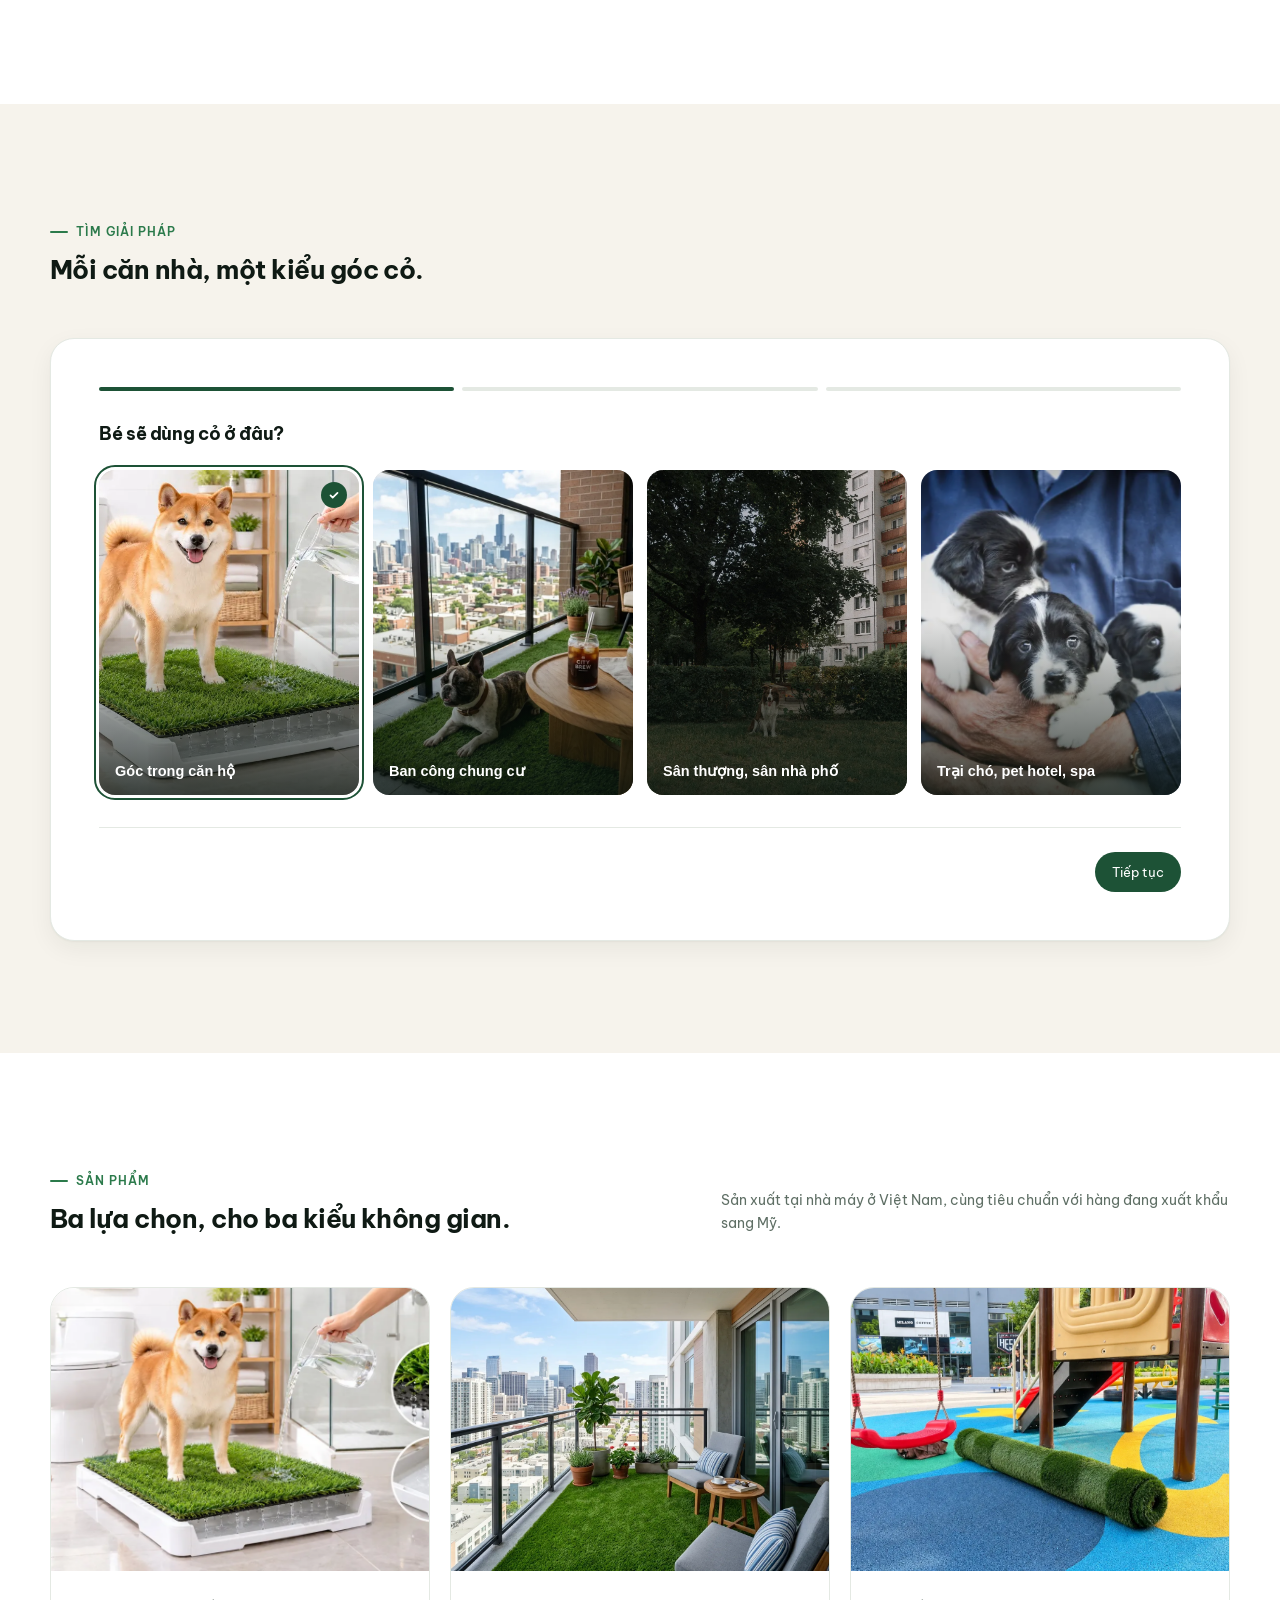
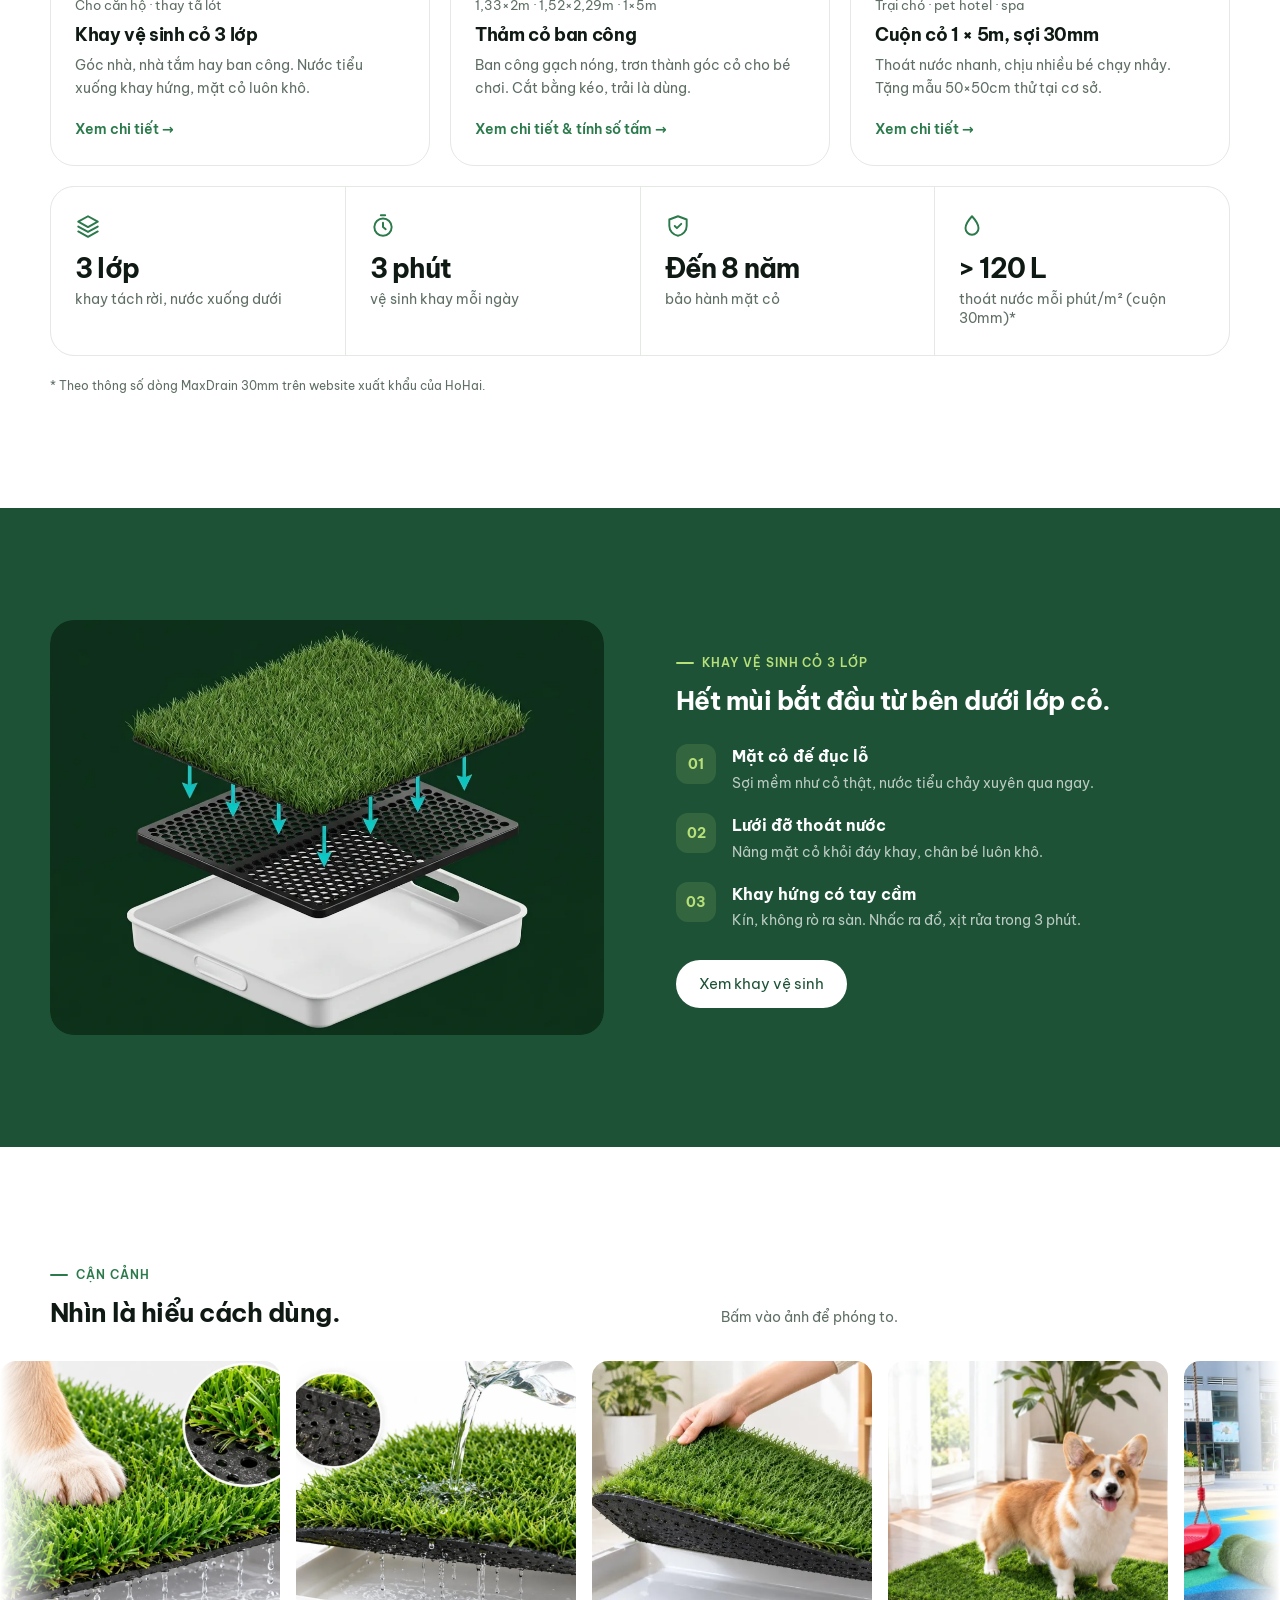
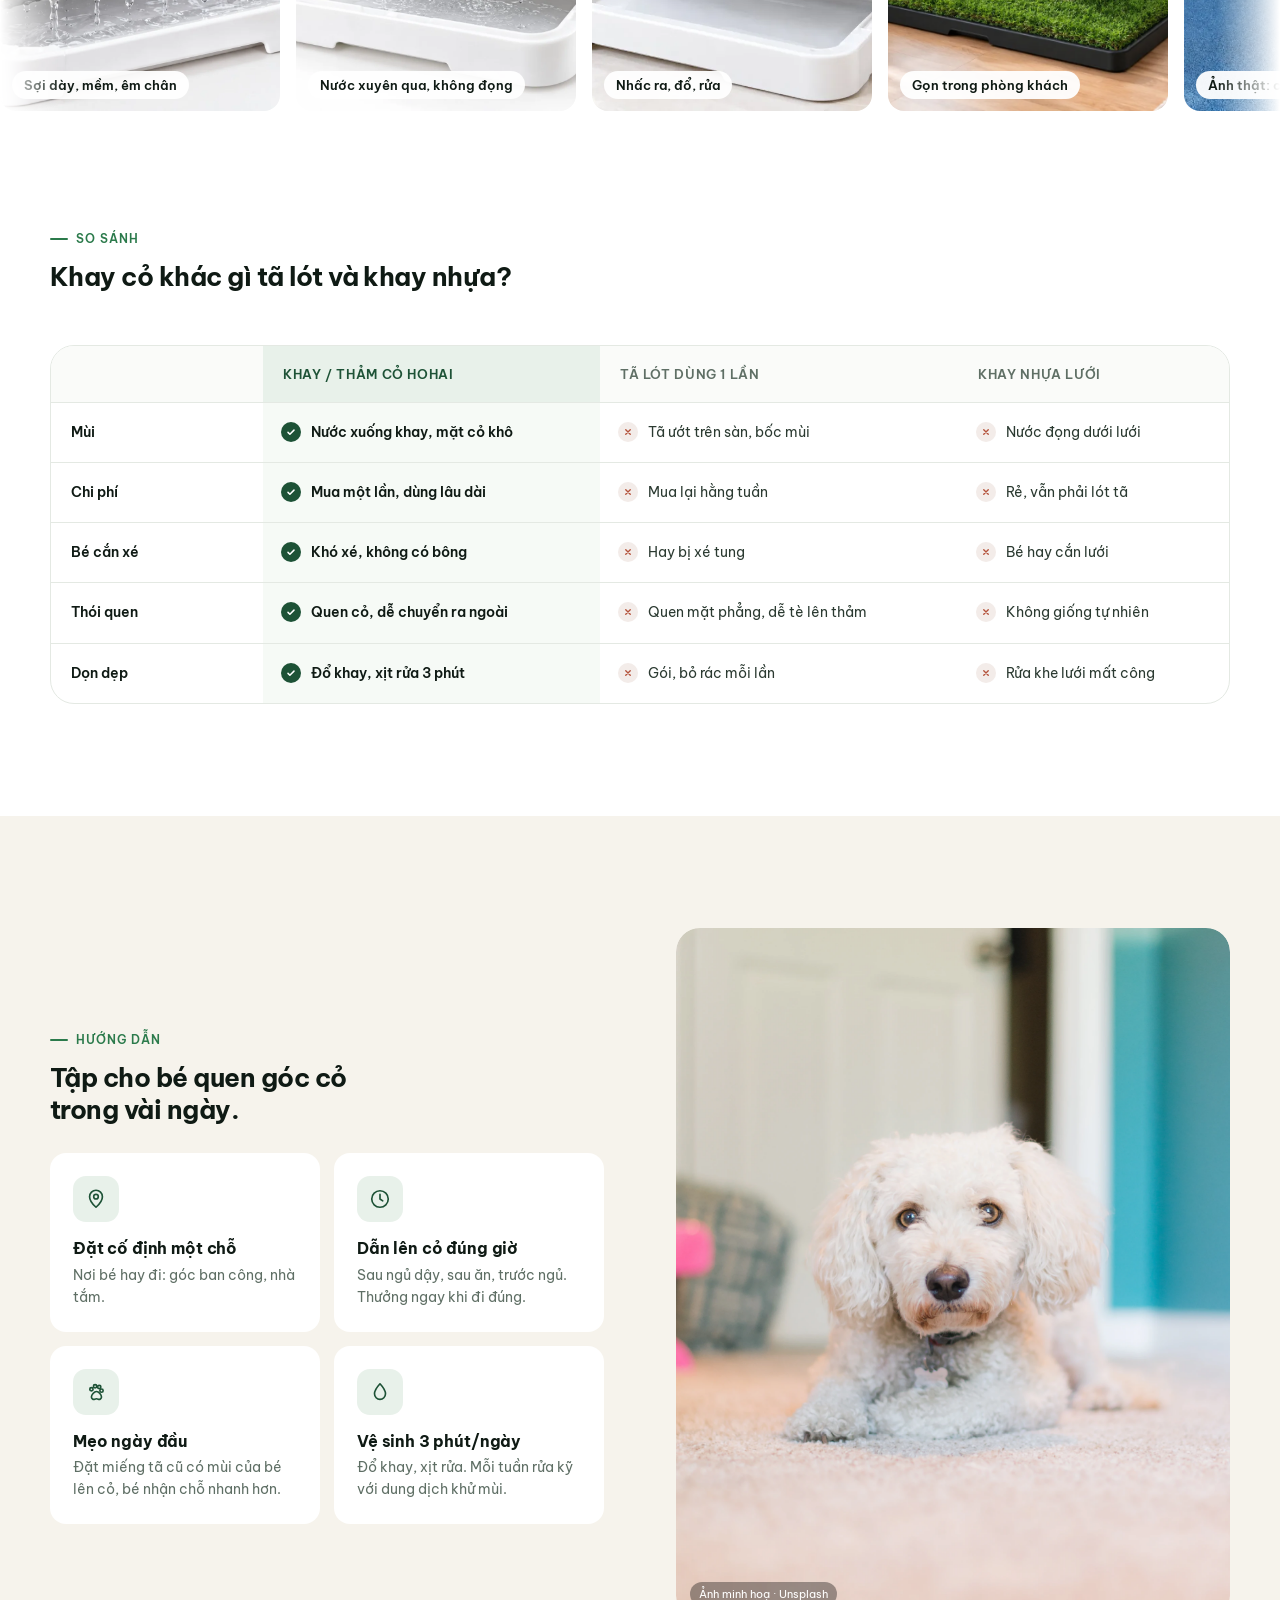
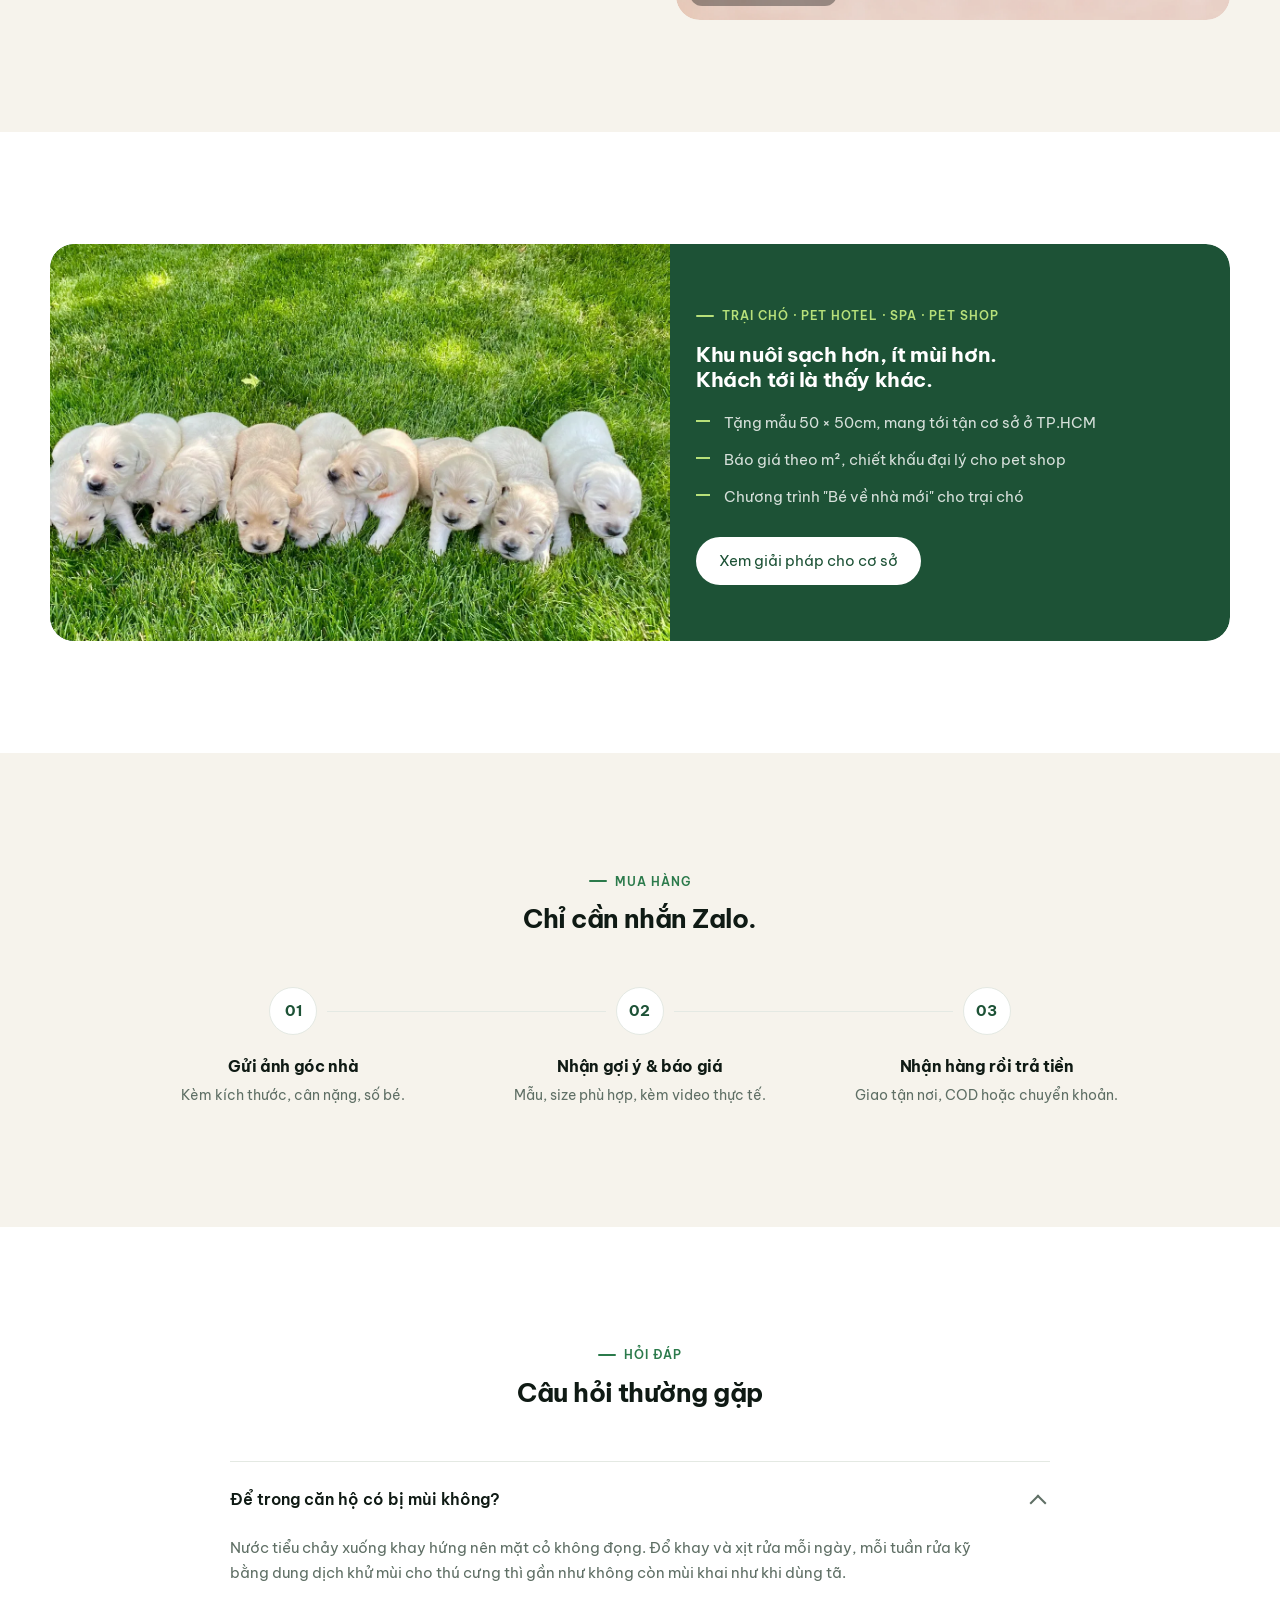
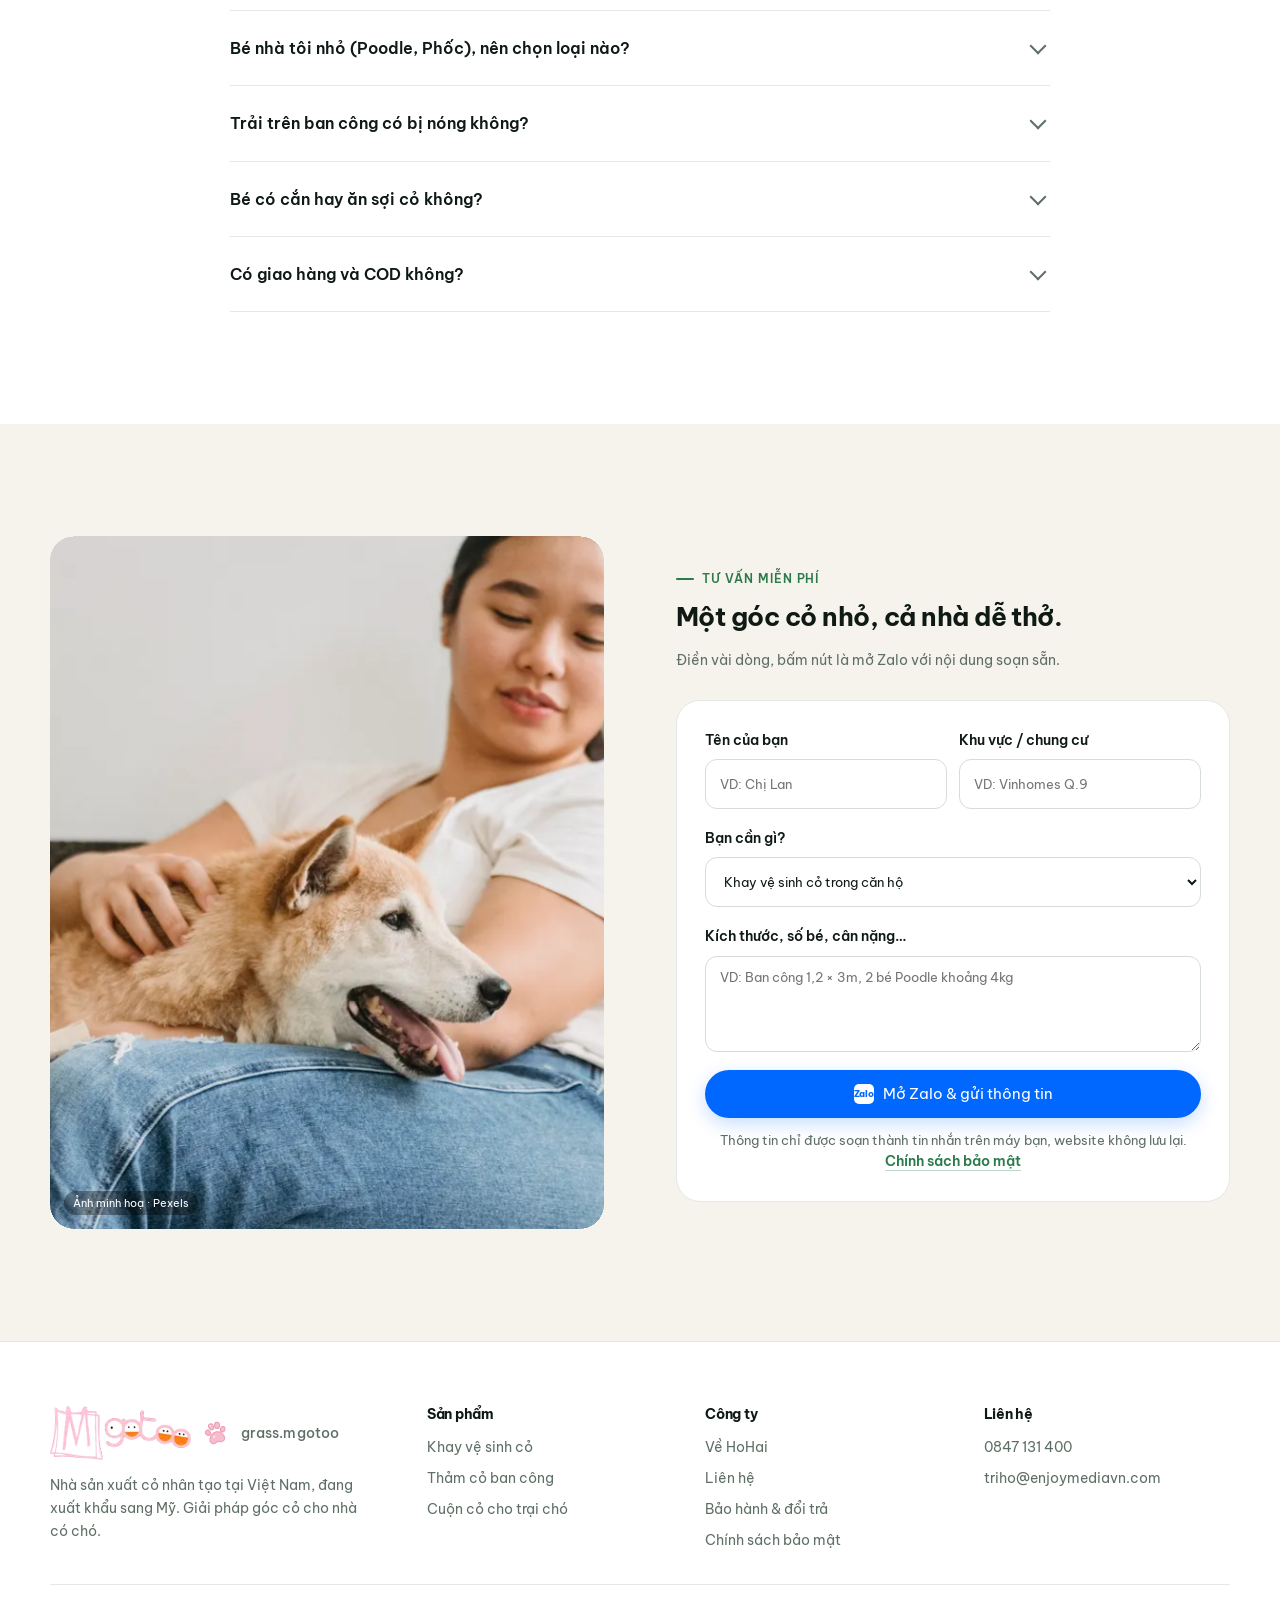
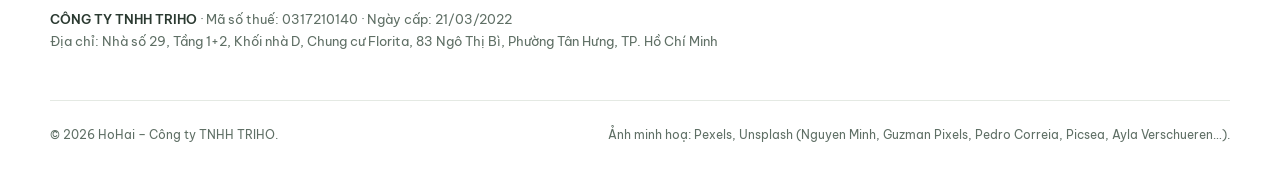
==== commit 9833e4fd: "Chữ nhỏ hơn 1–2 cỡ; chọn kích thước thảm vẽ bằng cỏ đúng tỉ lệ trên lưới 1 m - Thu nhỏ toàn bộ cỡ ch" ====
--- a/index.html
+++ b/index.html
@@ -14,7 +14,7 @@
     <link href="https://fonts.googleapis.com/css2?family=Be+Vietnam+Pro:wght@400;500;600;700&display=swap" rel="stylesheet">
     <link rel="icon" type="image/png" sizes="32x32" href="assets/img/favicon-32.png">
     <link rel="apple-touch-icon" href="assets/img/apple-touch-icon.png">
-    <link rel="stylesheet" href="css/ds.css?v=14">
+    <link rel="stylesheet" href="css/ds.css?v=18">
 </head>
 
 <body>
--- a/css/ds.css
+++ b/css/ds.css
@@ -32,7 +32,7 @@
 html { scroll-behavior: smooth; -webkit-text-size-adjust: 100%; }
 body {
     margin: 0; font-family: 'Be Vietnam Pro', system-ui, -apple-system, 'Segoe UI', Roboto, sans-serif;
-    font-size: 16px; line-height: 1.65; color: var(--ink-2); background: var(--bg);
+    font-size: 15px; line-height: 1.65; color: var(--ink-2); background: var(--bg);
     -webkit-font-smoothing: antialiased; text-rendering: optimizeLegibility;
 }
 img { max-width: 100%; display: block; }
@@ -47,13 +47,13 @@
 .section.dark h2, .section.dark h3 { color: #fff; }
 
 .eyebrow {
-    display: inline-flex; align-items: center; gap: 8px; font-size: 13px; font-weight: 600;
+    display: inline-flex; align-items: center; gap: 8px; font-size: 12.5px; font-weight: 600;
     letter-spacing: .08em; text-transform: uppercase; color: var(--brand-2); margin-bottom: 16px;
 }
 .eyebrow::before { content: ''; width: 18px; height: 2px; background: currentColor; border-radius: 2px; }
 .dark .eyebrow, .promo .eyebrow { color: var(--lime); }
-.h2 { font-size: clamp(28px, 3.6vw, 44px); max-width: 18ch; }
-.lead { font-size: clamp(16px, 1.4vw, 18px); color: var(--muted); max-width: 60ch; margin-top: 16px; }
+.h2 { font-size: clamp(25px, 3.24vw, 39.5px); max-width: 18ch; }
+.lead { font-size: clamp(15px, 1.26vw, 16px); color: var(--muted); max-width: 60ch; margin-top: 16px; }
 .dark .lead { color: rgba(255, 255, 255, .75); }
 .head { margin-bottom: clamp(36px, 5vw, 56px); }
 .head.center { text-align: center; }
@@ -77,7 +77,7 @@
 .btn-ghost { background: transparent; color: var(--ink); border-color: #cfd8d1; }
 .btn-ghost:hover { border-color: var(--ink); }
 .btn-light { background: #fff; color: var(--brand); }
-.btn-sm { height: 42px; padding: 0 18px; font-size: 14px; }
+.btn-sm { height: 42px; padding: 0 18px; font-size: 13.5px; }
 .btn-block { width: 100%; }
 .zalo-mark {
     display: inline-grid; place-items: center; width: 22px; height: 22px; border-radius: 6px;
@@ -92,10 +92,10 @@
 }
 .hd.scrolled { background: rgba(255, 255, 255, .86); backdrop-filter: saturate(1.4) blur(14px); -webkit-backdrop-filter: saturate(1.4) blur(14px); box-shadow: 0 1px 0 var(--line); height: 64px; }
 .hd .wrap { display: flex; align-items: center; gap: 32px; }
-.logo { display: flex; align-items: center; gap: 10px; font-weight: 700; font-size: 18px; color: var(--ink); text-decoration: none; letter-spacing: -.02em; }
-.logo i { display: grid; place-items: center; width: 32px; height: 32px; border-radius: 10px; background: var(--brand); color: var(--lime); font-style: normal; font-size: 16px; }
+.logo { display: flex; align-items: center; gap: 10px; font-weight: 700; font-size: 16px; color: var(--ink); text-decoration: none; letter-spacing: -.02em; }
+.logo i { display: grid; place-items: center; width: 32px; height: 32px; border-radius: 10px; background: var(--brand); color: var(--lime); font-style: normal; font-size: 15px; }
 .nav { display: flex; gap: 28px; margin-left: auto; }
-.nav a { font-size: 15px; font-weight: 500; color: var(--ink-2); text-decoration: none; position: relative; padding: 6px 0; }
+.nav a { font-size: 14px; font-weight: 500; color: var(--ink-2); text-decoration: none; position: relative; padding: 6px 0; }
 .nav a::after { content: ''; position: absolute; left: 0; right: 0; bottom: 0; height: 2px; background: var(--brand); transform: scaleX(0); transform-origin: left; transition: transform .35s var(--ease); }
 .nav a:hover::after, .nav a.on::after { transform: scaleX(1); }
 .nav a.on { color: var(--ink); }
@@ -105,14 +105,14 @@
 .hero { padding: 132px 0 clamp(56px, 7vw, 96px); background: linear-gradient(180deg, var(--sand) 0%, #fff 100%); overflow: hidden; }
 .hero-grid { display: grid; gap: 48px; align-items: center; }
 @media (min-width: 980px) { .hero-grid { grid-template-columns: 1fr 1.05fr; gap: 64px; } }
-.hero h1 { font-size: clamp(34px, 5vw, 60px); letter-spacing: -.035em; line-height: 1.08; }
+.hero h1 { font-size: clamp(30.5px, 4.5vw, 54px); letter-spacing: -.035em; line-height: 1.08; }
 .hero h1 em { font-style: normal; color: var(--brand-2); }
-.hero .lead { font-size: clamp(17px, 1.5vw, 19px); margin-top: 22px; }
+.hero .lead { font-size: clamp(16px, 1.35vw, 17px); margin-top: 22px; }
 .hero-cta { display: flex; flex-wrap: wrap; gap: 12px; margin-top: 32px; }
 .hero-stats { display: grid; grid-template-columns: repeat(3, auto); gap: 32px; margin-top: 44px; padding-top: 28px; border-top: 1px solid var(--line); width: fit-content; }
-.hero-stats b { display: block; font-size: 26px; color: var(--ink); letter-spacing: -.02em; line-height: 1.1; }
-.hero-stats span { font-size: 13px; color: var(--muted); }
-@media (max-width: 600px) { .hero-stats { gap: 18px; width: 100%; } .hero-stats b { font-size: 22px; } .hero-stats span { font-size: 12px; } }
+.hero-stats b { display: block; font-size: 23.5px; color: var(--ink); letter-spacing: -.02em; line-height: 1.1; }
+.hero-stats span { font-size: 12.5px; color: var(--muted); }
+@media (max-width: 600px) { .hero-stats { gap: 18px; width: 100%; } .hero-stats b { font-size: 20px; } .hero-stats span { font-size: 12px; } }
 .hero-media { position: relative; }
 .hero-media .main { border-radius: var(--r-lg); overflow: hidden; aspect-ratio: 5 / 4; box-shadow: var(--shadow-lg); }
 .hero-media .main img { width: 100%; height: 100%; object-fit: cover; transform: scale(1.06); transition: transform 1.6s var(--ease); }
@@ -122,8 +122,8 @@
     padding: 10px; box-shadow: var(--shadow-lg); display: grid; gap: 8px;
 }
 .float-card img { border-radius: 10px; aspect-ratio: 4 / 3; object-fit: cover; }
-.float-card span { font-size: 12.5px; color: var(--muted); padding: 0 4px 2px; line-height: 1.4; }
-.float-card b { color: var(--ink); display: block; font-size: 13px; }
+.float-card span { font-size: 12px; color: var(--muted); padding: 0 4px 2px; line-height: 1.4; }
+.float-card b { color: var(--ink); display: block; font-size: 12.5px; }
 .tag-real { position: absolute; top: 18px; left: 18px; background: #fff; color: var(--ink); font-size: 12px; font-weight: 600; padding: 6px 10px; border-radius: 999px; box-shadow: var(--shadow); }
 @media (max-width: 600px) { .float-card { left: 10px; top: 10px; width: 150px; padding: 6px; } .float-card span { font-size: 11px; } }
 .hero-media .main img { object-position: 60% 75%; }
@@ -132,9 +132,9 @@
 .pains { display: grid; gap: 1px; background: var(--line); border: 1px solid var(--line); border-radius: var(--r-lg); overflow: hidden; }
 @media (min-width: 860px) { .pains { grid-template-columns: repeat(3, 1fr); } }
 .pain { background: #fff; padding: 36px 32px; }
-.pain .n { font-size: 13px; font-weight: 600; color: var(--brand-2); letter-spacing: .06em; }
-.pain h3 { font-size: 21px; margin: 14px 0 10px; }
-.pain p { color: var(--muted); font-size: 15.5px; }
+.pain .n { font-size: 12.5px; font-weight: 600; color: var(--brand-2); letter-spacing: .06em; }
+.pain h3 { font-size: 19px; margin: 14px 0 10px; }
+.pain p { color: var(--muted); font-size: 14.5px; }
 
 /* ---------- Segments (ảnh) ---------- */
 .segs { display: grid; gap: 20px; }
@@ -144,8 +144,8 @@
 .seg img { position: absolute; inset: 0; width: 100%; height: 100%; object-fit: cover; transition: transform 1.2s var(--ease); z-index: -2; }
 .seg::after { content: ''; position: absolute; inset: 0; background: linear-gradient(180deg, rgba(10, 20, 14, 0) 40%, rgba(10, 20, 14, .82) 100%); z-index: -1; }
 .seg:hover img { transform: scale(1.05); }
-.seg-body { position: absolute; left: 0; right: 0; bottom: 0; padding: 24px; color: rgba(255, 255, 255, .85); font-size: 14.5px; }
-.seg-body h3 { color: #fff; font-size: 20px; margin-bottom: 6px; }
+.seg-body { position: absolute; left: 0; right: 0; bottom: 0; padding: 24px; color: rgba(255, 255, 255, .85); font-size: 14px; }
+.seg-body h3 { color: #fff; font-size: 18px; margin-bottom: 6px; }
 .seg .credit { position: absolute; top: 12px; right: 12px; font-size: 10.5px; color: rgba(255, 255, 255, .8); background: rgba(0, 0, 0, .28); padding: 3px 8px; border-radius: 999px; }
 
 /* ---------- Sản phẩm ---------- */
@@ -156,7 +156,7 @@
 .gal-main { position: relative; border-radius: var(--r-lg); overflow: hidden; aspect-ratio: 4 / 3; background: var(--sand); cursor: zoom-in; }
 .gal-main img { position: absolute; inset: 0; width: 100%; height: 100%; object-fit: cover; opacity: 0; transition: opacity .6s var(--ease); }
 .gal-main img.on { opacity: 1; }
-.gal-cap { font-size: 14px; color: var(--muted); margin-top: 14px; min-height: 1.6em; }
+.gal-cap { font-size: 13.5px; color: var(--muted); margin-top: 14px; min-height: 1.6em; }
 .gal-thumbs { display: grid; grid-template-columns: repeat(4, 1fr); gap: 10px; margin-top: 14px; }
 .gal-thumbs button { padding: 0; border: 0; border-radius: 12px; overflow: hidden; aspect-ratio: 1; cursor: pointer; opacity: .55; outline: 2px solid transparent; outline-offset: 2px; transition: opacity .3s, outline-color .3s; background: var(--sand); }
 .gal-thumbs button img { width: 100%; height: 100%; object-fit: cover; }
@@ -165,30 +165,30 @@
 .badge { display: inline-flex; align-items: center; gap: 6px; font-size: 12px; font-weight: 600; padding: 5px 10px; border-radius: 999px; background: var(--brand-soft); color: var(--brand); }
 .badge.warn { background: #fff4d6; color: #7a5300; }
 
-.pinfo h2 { font-size: clamp(28px, 3.2vw, 40px); margin: 14px 0 12px; }
+.pinfo h2 { font-size: clamp(25px, 2.88vw, 36px); margin: 14px 0 12px; }
 .pinfo .lead { margin-top: 0; }
 .price { display: flex; align-items: baseline; gap: 10px; margin: 28px 0 8px; }
-.price b { font-size: 30px; color: var(--ink); letter-spacing: -.02em; }
+.price b { font-size: 27px; color: var(--ink); letter-spacing: -.02em; }
 .price small { color: var(--muted); }
 .tbd { background: #fff4d6; color: #7a5300; border-radius: 6px; padding: 0 6px; font-size: .92em; font-weight: 600; }
 .kv { display: grid; grid-template-columns: repeat(2, 1fr); gap: 1px; background: var(--line); border: 1px solid var(--line); border-radius: var(--r); overflow: hidden; margin: 24px 0; }
 .kv div { background: #fff; padding: 16px 18px; }
-.kv span { display: block; font-size: 12.5px; color: var(--muted); }
-.kv b { font-size: 17px; color: var(--ink); }
+.kv span { display: block; font-size: 12px; color: var(--muted); }
+.kv b { font-size: 16px; color: var(--ink); }
 
 .calc { background: var(--sand); border-radius: var(--r); padding: 22px; margin: 8px 0 22px; }
-.calc label { font-weight: 600; color: var(--ink); font-size: 15px; display: block; margin-bottom: 12px; }
+.calc label { font-weight: 600; color: var(--ink); font-size: 14px; display: block; margin-bottom: 12px; }
 .calc-row { display: flex; align-items: center; gap: 16px; }
 .calc input[type=range] { flex: 1; accent-color: var(--brand); height: 4px; }
-.calc output { min-width: 76px; text-align: right; font-weight: 700; color: var(--ink); font-size: 18px; }
+.calc output { min-width: 76px; text-align: right; font-weight: 700; color: var(--ink); font-size: 16px; }
 .calc-res { display: grid; grid-template-columns: repeat(2, 1fr); gap: 12px; margin-top: 18px; }
 .calc-res div { background: #fff; border-radius: 12px; padding: 14px 16px; }
-.calc-res span { font-size: 12.5px; color: var(--muted); display: block; }
-.calc-res b { font-size: 24px; color: var(--brand); letter-spacing: -.02em; }
-.calc small { display: block; margin-top: 12px; color: var(--muted); font-size: 12.5px; }
+.calc-res span { font-size: 12px; color: var(--muted); display: block; }
+.calc-res b { font-size: 21.5px; color: var(--brand); letter-spacing: -.02em; }
+.calc small { display: block; margin-top: 12px; color: var(--muted); font-size: 12px; }
 .pcta { display: grid; gap: 10px; }
 @media (min-width: 520px) { .pcta { grid-template-columns: 1fr auto; } }
-.checks { list-style: none; padding: 0; margin: 22px 0 0; display: grid; gap: 10px; font-size: 15px; }
+.checks { list-style: none; padding: 0; margin: 22px 0 0; display: grid; gap: 10px; font-size: 14px; }
 .checks li { display: flex; gap: 10px; align-items: flex-start; }
 .checks li::before { content: ''; flex: 0 0 18px; height: 18px; margin-top: 3px; border-radius: 50%; background: var(--brand-soft) url("data:image/svg+xml,%3Csvg xmlns='http://www.w3.org/2000/svg' viewBox='0 0 16 16'%3E%3Cpath d='M4 8.5l2.5 2.5L12 5.5' fill='none' stroke='%231d5236' stroke-width='2' stroke-linecap='round' stroke-linejoin='round'/%3E%3C/svg%3E") center/12px no-repeat; }
 
@@ -199,17 +199,17 @@
 .feat { padding: 28px; border-radius: var(--r-lg); background: rgba(255, 255, 255, .06); border: 1px solid rgba(255, 255, 255, .1); }
 .feat .ic { width: 44px; height: 44px; border-radius: 12px; display: grid; place-items: center; background: rgba(183, 224, 122, .14); color: var(--lime); margin-bottom: 22px; }
 .feat .ic svg { width: 22px; height: 22px; }
-.feat b { display: block; font-size: 30px; color: #fff; letter-spacing: -.02em; line-height: 1.1; }
-.feat h3 { font-size: 17px; margin: 10px 0 8px; }
-.feat p { font-size: 14.5px; color: rgba(255, 255, 255, .68); }
-.note { font-size: 12.5px; color: var(--muted); margin-top: 20px; }
+.feat b { display: block; font-size: 27px; color: #fff; letter-spacing: -.02em; line-height: 1.1; }
+.feat h3 { font-size: 16px; margin: 10px 0 8px; }
+.feat p { font-size: 14px; color: rgba(255, 255, 255, .68); }
+.note { font-size: 12px; color: var(--muted); margin-top: 20px; }
 .dark .note { color: rgba(255, 255, 255, .5); }
 
 /* ---------- Bảng so sánh ---------- */
 .tbl-wrap { overflow-x: auto; border-radius: var(--r-lg); border: 1px solid var(--line); background: #fff; }
-.tbl { width: 100%; min-width: 720px; border-collapse: collapse; font-size: 15px; }
+.tbl { width: 100%; min-width: 720px; border-collapse: collapse; font-size: 14px; }
 .tbl th, .tbl td { padding: 18px 20px; text-align: left; border-bottom: 1px solid var(--line); vertical-align: top; }
-.tbl thead th { font-size: 13px; font-weight: 600; color: var(--muted); text-transform: uppercase; letter-spacing: .05em; background: #fafbf9; }
+.tbl thead th { font-size: 12.5px; font-weight: 600; color: var(--muted); text-transform: uppercase; letter-spacing: .05em; background: #fafbf9; }
 .tbl thead th.us { color: var(--brand); background: var(--brand-soft); }
 .tbl td.us { background: #f6faf6; color: var(--ink); font-weight: 600; }
 .tbl td:first-child { font-weight: 600; color: var(--ink); width: 18%; }
@@ -227,8 +227,8 @@
     .step::after { content: ''; position: absolute; top: 24px; left: 48px; right: 0; height: 1px; background: var(--line); }
     .step:last-child::after { display: none; }
 }
-.step h3 { font-size: 18px; margin-bottom: 8px; }
-.step p { color: var(--muted); font-size: 15px; }
+.step h3 { font-size: 16px; margin-bottom: 8px; }
+.step p { color: var(--muted); font-size: 14px; }
 
 /* ---------- Banner chương trình ---------- */
 .promo { display: grid; border-radius: var(--r-lg); overflow: hidden; background: var(--brand); color: rgba(255, 255, 255, .82); }
@@ -236,7 +236,7 @@
 .promo-media { min-height: 320px; position: relative; }
 .promo-media img { position: absolute; inset: 0; width: 100%; height: 100%; object-fit: cover; }
 .promo-body { padding: clamp(32px, 5vw, 56px); }
-.promo-body h3 { color: #fff; font-size: clamp(24px, 2.6vw, 32px); margin: 4px 0 14px; }
+.promo-body h3 { color: #fff; font-size: clamp(21.5px, 2.34vw, 29px); margin: 4px 0 14px; }
 .promo-body ul { margin: 20px 0 28px; padding: 0; list-style: none; display: grid; gap: 12px; }
 .promo-body li { padding-left: 28px; position: relative; }
 .promo-body li::before { content: ''; position: absolute; left: 0; top: 9px; width: 14px; height: 2px; background: var(--lime); }
@@ -244,22 +244,22 @@
 /* ---------- Thông số ---------- */
 .spec-grid { display: grid; gap: 32px; }
 @media (min-width: 980px) { .spec-grid { grid-template-columns: 1.3fr .7fr; } }
-.spec { width: 100%; border-collapse: collapse; font-size: 15px; background: #fff; border-radius: var(--r-lg); overflow: hidden; border: 1px solid var(--line); }
+.spec { width: 100%; border-collapse: collapse; font-size: 14px; background: #fff; border-radius: var(--r-lg); overflow: hidden; border: 1px solid var(--line); }
 .spec th, .spec td { padding: 15px 20px; border-bottom: 1px solid var(--line); text-align: left; vertical-align: top; }
 .spec th { width: 40%; font-weight: 500; color: var(--muted); }
 .spec td { color: var(--ink); font-weight: 500; }
 .spec tr:last-child th, .spec tr:last-child td { border-bottom: 0; }
 .box { background: #fff; border: 1px solid var(--line); border-radius: var(--r-lg); padding: 28px; }
-.box h3 { font-size: 18px; margin-bottom: 16px; }
-.box ul { list-style: none; padding: 0; margin: 0; display: grid; gap: 12px; font-size: 15px; }
+.box h3 { font-size: 16px; margin-bottom: 16px; }
+.box ul { list-style: none; padding: 0; margin: 0; display: grid; gap: 12px; font-size: 14px; }
 .box li { display: flex; gap: 12px; }
-.box li span { flex: 0 0 26px; height: 26px; border-radius: 8px; background: var(--brand-soft); color: var(--brand); display: grid; place-items: center; font-size: 13px; font-weight: 700; }
+.box li span { flex: 0 0 26px; height: 26px; border-radius: 8px; background: var(--brand-soft); color: var(--brand); display: grid; place-items: center; font-size: 12.5px; font-weight: 700; }
 
 /* ---------- FAQ ---------- */
 .faq { max-width: 820px; margin-inline: auto; border-top: 1px solid var(--line); }
 .faq details { border-bottom: 1px solid var(--line); }
 .faq summary {
-    list-style: none; cursor: pointer; padding: 24px 48px 24px 0; font-weight: 600; font-size: 17px; color: var(--ink); position: relative;
+    list-style: none; cursor: pointer; padding: 24px 48px 24px 0; font-weight: 600; font-size: 16px; color: var(--ink); position: relative;
 }
 .faq summary::-webkit-details-marker { display: none; }
 .faq summary::after {
@@ -275,18 +275,18 @@
 .final { position: relative; border-radius: var(--r-lg); overflow: hidden; padding: clamp(48px, 8vw, 96px) clamp(24px, 6vw, 72px); color: #fff; isolation: isolate; }
 .final img { position: absolute; inset: 0; width: 100%; height: 100%; object-fit: cover; z-index: -2; }
 .final::after { content: ''; position: absolute; inset: 0; background: linear-gradient(90deg, rgba(15, 40, 26, .92) 0%, rgba(15, 40, 26, .7) 55%, rgba(15, 40, 26, .2) 100%); z-index: -1; }
-.final h2 { color: #fff; font-size: clamp(28px, 3.6vw, 44px); max-width: 16ch; }
-.final p { color: rgba(255, 255, 255, .8); max-width: 46ch; margin: 16px 0 32px; font-size: 17px; }
+.final h2 { color: #fff; font-size: clamp(25px, 3.24vw, 39.5px); max-width: 16ch; }
+.final p { color: rgba(255, 255, 255, .8); max-width: 46ch; margin: 16px 0 32px; font-size: 16px; }
 
 /* ---------- Footer ---------- */
-.ft { padding: 64px 0 40px; border-top: 1px solid var(--line); font-size: 14.5px; color: var(--muted); }
+.ft { padding: 64px 0 40px; border-top: 1px solid var(--line); font-size: 14px; color: var(--muted); }
 .ft-grid { display: grid; gap: 32px; }
 @media (min-width: 860px) { .ft-grid { grid-template-columns: 1.4fr 1fr 1fr 1fr; } }
-.ft h4 { font-size: 14px; color: var(--ink); margin-bottom: 14px; }
+.ft h4 { font-size: 13.5px; color: var(--ink); margin-bottom: 14px; }
 .ft ul { list-style: none; padding: 0; margin: 0; display: grid; gap: 8px; }
 .ft a { text-decoration: none; }
 .ft a:hover { color: var(--ink); }
-.ft-bottom { margin-top: 48px; padding-top: 24px; border-top: 1px solid var(--line); display: flex; flex-wrap: wrap; justify-content: space-between; gap: 12px; font-size: 12.5px; }
+.ft-bottom { margin-top: 48px; padding-top: 24px; border-top: 1px solid var(--line); display: flex; flex-wrap: wrap; justify-content: space-between; gap: 12px; font-size: 12px; }
 
 /* ---------- Nút nổi + thanh mobile ---------- */
 .fab { position: fixed; right: 20px; bottom: 20px; z-index: 40; display: grid; gap: 10px; transition: transform .4s var(--ease), opacity .4s; }
@@ -300,8 +300,8 @@
     backdrop-filter: blur(12px); -webkit-backdrop-filter: blur(12px); border-top: 1px solid var(--line);
     transform: translateY(100%); transition: transform .45s var(--ease);
 }
-.mbar .t { flex: 1; font-size: 12.5px; color: var(--muted); line-height: 1.3; }
-.mbar .t b { display: block; color: var(--ink); font-size: 15px; }
+.mbar .t { flex: 1; font-size: 12px; color: var(--muted); line-height: 1.3; }
+.mbar .t b { display: block; color: var(--ink); font-size: 14px; }
 @media (max-width: 860px) {
     .mbar { display: flex; }
     body.mbar-on .mbar { transform: none; }
@@ -315,15 +315,15 @@
 .lb figure { margin: 0; max-width: min(1100px, 94vw); transform: scale(.97); transition: transform .45s var(--ease); }
 .lb.on figure { transform: none; }
 .lb img { max-height: 80vh; width: auto; margin: 0 auto; border-radius: 12px; }
-.lb figcaption { color: rgba(255, 255, 255, .8); text-align: center; margin-top: 14px; font-size: 14.5px; }
-.lb button { position: absolute; width: 48px; height: 48px; border-radius: 50%; border: 0; background: rgba(255, 255, 255, .1); color: #fff; cursor: pointer; font-size: 22px; display: grid; place-items: center; transition: background .25s; }
+.lb figcaption { color: rgba(255, 255, 255, .8); text-align: center; margin-top: 14px; font-size: 14px; }
+.lb button { position: absolute; width: 48px; height: 48px; border-radius: 50%; border: 0; background: rgba(255, 255, 255, .1); color: #fff; cursor: pointer; font-size: 20px; display: grid; place-items: center; transition: background .25s; }
 .lb button:hover { background: rgba(255, 255, 255, .2); }
 .lb .x { top: 20px; right: 20px; }
 .lb .p { left: 20px; top: 50%; margin-top: -24px; }
 .lb .n { right: 20px; top: 50%; margin-top: -24px; }
 
 /* ---------- Toast ---------- */
-.toast { position: fixed; left: 50%; bottom: 28px; z-index: 110; transform: translate(-50%, 20px); opacity: 0; visibility: hidden; background: var(--ink); color: #fff; padding: 14px 20px; border-radius: 12px; font-size: 14.5px; box-shadow: var(--shadow-lg); transition: all .4s var(--ease); max-width: calc(100vw - 32px); text-align: center; }
+.toast { position: fixed; left: 50%; bottom: 28px; z-index: 110; transform: translate(-50%, 20px); opacity: 0; visibility: hidden; background: var(--ink); color: #fff; padding: 14px 20px; border-radius: 12px; font-size: 14px; box-shadow: var(--shadow-lg); transition: all .4s var(--ease); max-width: calc(100vw - 32px); text-align: center; }
 .toast.on { transform: translate(-50%, 0); opacity: 1; visibility: visible; }
 
 /* ---------- Chuyển động khi cuộn ---------- */
@@ -346,7 +346,7 @@
 
 /* Phân loại sản phẩm */
 .opt { margin: 22px 0 0; }
-.opt-l { font-size: 14px; font-weight: 600; color: var(--ink); margin-bottom: 10px; }
+.opt-l { font-size: 13.5px; font-weight: 600; color: var(--ink); margin-bottom: 10px; }
 .opt-l span { font-weight: 400; color: var(--muted); }
 .chips { display: flex; flex-wrap: wrap; gap: 8px; }
 .chip {
@@ -356,16 +356,16 @@
 }
 .chip:hover { border-color: #9fb3a5; }
 .chip.on { border-color: var(--brand); background: var(--brand-soft); box-shadow: inset 0 0 0 1px var(--brand); }
-.chip small { color: var(--muted); font-size: 12.5px; }
+.chip small { color: var(--muted); font-size: 12px; }
 .chip.col { flex-direction: column; align-items: flex-start; gap: 0; }
 .dot { width: 16px; height: 16px; border-radius: 50%; border: 1px solid #c9d2cb; }
 .qty { display: inline-flex; align-items: center; border: 1px solid #d5ddd6; border-radius: 12px; overflow: hidden; height: 44px; }
-.qty button { width: 44px; height: 100%; border: 0; background: #fff; font-size: 18px; cursor: pointer; color: var(--ink); }
+.qty button { width: 44px; height: 100%; border: 0; background: #fff; font-size: 16px; cursor: pointer; color: var(--ink); }
 .qty button:hover { background: var(--sand); }
 .qty input { width: 52px; height: 100%; border: 0; border-inline: 1px solid var(--line); text-align: center; font: 600 15px inherit; font-family: inherit; color: var(--ink); -moz-appearance: textfield; }
 .qty input::-webkit-outer-spin-button, .qty input::-webkit-inner-spin-button { -webkit-appearance: none; }
 .pinfo .pcta { margin-top: 28px; }
-.link { color: var(--brand-2); font-weight: 600; font-size: 14.5px; text-decoration: none; border-bottom: 1px solid rgba(43, 122, 75, .3); transition: border-color .25s; }
+.link { color: var(--brand-2); font-weight: 600; font-size: 14px; text-decoration: none; border-bottom: 1px solid rgba(43, 122, 75, .3); transition: border-color .25s; }
 .link:hover { border-color: var(--brand-2); }
 
 /* Wizard */
@@ -373,7 +373,7 @@
 .wiz-steps { display: flex; gap: 8px; margin-bottom: 28px; }
 .wiz-steps span { flex: 1; height: 4px; border-radius: 4px; background: var(--line); transition: background-color .5s var(--ease); }
 .wiz-steps span.on { background: var(--brand); }
-.wiz-q { font-size: clamp(20px, 2.2vw, 26px); color: var(--ink); font-weight: 700; margin-bottom: 22px; letter-spacing: -.02em; }
+.wiz-q { font-size: clamp(18px, 1.98vw, 23.5px); color: var(--ink); font-weight: 700; margin-bottom: 22px; letter-spacing: -.02em; }
 .wiz-pane { display: none; }
 .wiz-pane.on { display: block; animation: wizIn .6s var(--ease); }
 @keyframes wizIn { from { opacity: 0; transform: translateY(10px); } to { opacity: 1; transform: none; } }
@@ -383,7 +383,7 @@
 .wiz-card img { position: absolute; inset: 0; width: 100%; height: 100%; object-fit: cover; z-index: -2; transition: transform 1s var(--ease); }
 .wiz-card::after { content: ''; position: absolute; inset: 0; background: linear-gradient(180deg, transparent 45%, rgba(10, 20, 14, .78)); z-index: -1; }
 .wiz-card:hover img { transform: scale(1.05); }
-.wiz-card span { position: absolute; left: 16px; right: 16px; bottom: 14px; color: #fff; font-weight: 600; font-size: 15.5px; line-height: 1.3; }
+.wiz-card span { position: absolute; left: 16px; right: 16px; bottom: 14px; color: #fff; font-weight: 600; font-size: 14.5px; line-height: 1.3; }
 .wiz-card.on { outline-color: var(--brand); }
 .wiz-card.on::before { content: ''; position: absolute; top: 12px; right: 12px; width: 26px; height: 26px; border-radius: 50%; background: var(--brand) url("data:image/svg+xml,%3Csvg xmlns='http://www.w3.org/2000/svg' viewBox='0 0 16 16'%3E%3Cpath d='M4 8.5l2.5 2.5L12 5.5' fill='none' stroke='%23fff' stroke-width='2' stroke-linecap='round' stroke-linejoin='round'/%3E%3C/svg%3E") center/14px no-repeat; z-index: 2; }
 .wiz-group + .wiz-group { margin-top: 26px; }
@@ -391,7 +391,7 @@
 .wiz-rec { display: grid; gap: 24px; align-items: center; }
 @media (min-width: 800px) { .wiz-rec { grid-template-columns: .8fr 1.2fr; } }
 .wiz-rec img { border-radius: var(--r); aspect-ratio: 4 / 3; object-fit: cover; width: 100%; }
-.wiz-rec h3 { font-size: clamp(22px, 2.4vw, 28px); margin: 10px 0 10px; }
+.wiz-rec h3 { font-size: clamp(20px, 2.16vw, 25px); margin: 10px 0 10px; }
 .wiz-rec p { color: var(--muted); }
 .wiz-rec .acts { display: flex; flex-wrap: wrap; gap: 10px; margin-top: 22px; }
 
@@ -404,10 +404,10 @@
 .pcard-img img { width: 100%; height: 100%; object-fit: cover; transition: transform 1.2s var(--ease); }
 .pcard:hover .pcard-img img { transform: scale(1.04); }
 .pcard-body { padding: 24px; display: flex; flex-direction: column; gap: 8px; flex: 1; }
-.pcard-body h3 { font-size: 20px; }
-.pcard-body p { color: var(--muted); font-size: 15px; flex: 1; }
-.pcard-body .more { margin-top: 10px; font-weight: 600; color: var(--brand-2); font-size: 14.5px; }
-.pcard-body .meta { font-size: 13px; color: var(--muted); }
+.pcard-body h3 { font-size: 18px; }
+.pcard-body p { color: var(--muted); font-size: 14px; flex: 1; }
+.pcard-body .more { margin-top: 10px; font-weight: 600; color: var(--brand-2); font-size: 14px; }
+.pcard-body .meta { font-size: 12.5px; color: var(--muted); }
 
 /* Thẻ size */
 .sizes { display: grid; gap: 16px; }
@@ -415,11 +415,11 @@
 .size { text-align: left; font-family: inherit; background: #fff; border: 1px solid var(--line); border-radius: var(--r-lg); padding: 26px; cursor: pointer; transition: border-color .3s, box-shadow .4s var(--ease), transform .4s var(--ease); position: relative; }
 .size:hover { transform: translateY(-2px); box-shadow: var(--shadow); }
 .size.on { border-color: var(--brand); box-shadow: inset 0 0 0 1px var(--brand), var(--shadow); }
-.size h3 { font-size: 22px; }
-.size .a { font-size: 14px; color: var(--brand-2); font-weight: 600; margin-top: 4px; }
+.size h3 { font-size: 20px; }
+.size .a { font-size: 13.5px; color: var(--brand-2); font-weight: 600; margin-top: 4px; }
 .size .viz { height: 110px; margin: 20px 0; border-radius: 12px; background: var(--sand); display: grid; place-items: center; }
 .size .viz i { display: block; border-radius: 4px; background: linear-gradient(135deg, #3f8f5c, #2b7a4b); box-shadow: inset 0 0 0 1px rgba(0, 0, 0, .06); }
-.size ul { list-style: none; padding: 0; margin: 0; display: grid; gap: 8px; font-size: 14.5px; color: var(--ink-2); }
+.size ul { list-style: none; padding: 0; margin: 0; display: grid; gap: 8px; font-size: 14px; color: var(--ink-2); }
 .size li { padding-left: 18px; position: relative; }
 .size li::before { content: ''; position: absolute; left: 0; top: 10px; width: 8px; height: 2px; background: var(--brand-2); }
 .size .flag { position: absolute; top: -11px; left: 22px; background: var(--brand); color: #fff; font-size: 11.5px; font-weight: 600; padding: 4px 10px; border-radius: 999px; }
@@ -429,7 +429,7 @@
 @media (min-width: 900px) { .tool { grid-template-columns: .85fr 1.15fr; gap: 40px; } }
 .tool-in { background: #fff; border: 1px solid var(--line); border-radius: var(--r-lg); padding: 28px; }
 .fld { display: grid; gap: 8px; margin-bottom: 18px; }
-.fld label { font-size: 14px; font-weight: 600; color: var(--ink); }
+.fld label { font-size: 13.5px; font-weight: 600; color: var(--ink); }
 .fld input, .fld select, .fld textarea {
     width: 100%; min-height: 50px; border: 1px solid #d5ddd6; border-radius: 12px; padding: 12px 14px; font: 400 15.5px inherit; font-family: inherit; color: var(--ink); background: #fff;
     transition: border-color .25s, box-shadow .25s;
@@ -437,14 +437,14 @@
 .fld textarea { min-height: 96px; resize: vertical; }
 .fld input:focus, .fld select:focus, .fld textarea:focus { outline: none; border-color: var(--brand); box-shadow: 0 0 0 4px rgba(29, 82, 54, .1); }
 .fld-row { display: grid; grid-template-columns: 1fr 1fr; gap: 12px; }
-.hint { font-size: 13px; color: var(--muted); }
+.hint { font-size: 12.5px; color: var(--muted); }
 .tool-out { display: grid; gap: 12px; align-content: start; }
 .res { display: grid; grid-template-columns: 1fr auto; gap: 4px 16px; align-items: center; background: #fff; border: 1px solid var(--line); border-radius: var(--r); padding: 18px 20px; transition: border-color .3s, box-shadow .3s; }
 .res.best { border-color: var(--brand); box-shadow: inset 0 0 0 1px var(--brand); }
-.res h4 { font-size: 16.5px; display: flex; align-items: center; gap: 8px; }
+.res h4 { font-size: 15.5px; display: flex; align-items: center; gap: 8px; }
 .res h4 em { font-style: normal; font-size: 11.5px; font-weight: 600; background: var(--brand); color: #fff; border-radius: 999px; padding: 2px 8px; }
-.res p { font-size: 13.5px; color: var(--muted); grid-column: 1; }
-.res .n { grid-column: 2; grid-row: 1 / 3; text-align: right; font-size: 28px; font-weight: 700; color: var(--brand); line-height: 1; }
+.res p { font-size: 13px; color: var(--muted); grid-column: 1; }
+.res .n { grid-column: 2; grid-row: 1 / 3; text-align: right; font-size: 25px; font-weight: 700; color: var(--brand); line-height: 1; }
 .res .n small { display: block; font-size: 12px; font-weight: 500; color: var(--muted); margin-top: 4px; }
 .res button { grid-column: 1 / -1; justify-self: start; margin-top: 8px; border: 0; background: none; padding: 0; font: 600 14px inherit; font-family: inherit; color: var(--brand-2); cursor: pointer; }
 .empty { border: 1px dashed #cfd8d1; border-radius: var(--r); padding: 28px; color: var(--muted); text-align: center; }
@@ -457,9 +457,9 @@
 .duo-img .credit { position: absolute; left: 14px; bottom: 14px; font-size: 11px; color: #fff; background: rgba(0, 0, 0, .35); padding: 3px 9px; border-radius: 999px; }
 .list { list-style: none; padding: 0; margin: 28px 0 0; display: grid; gap: 18px; }
 .list li { display: grid; grid-template-columns: 40px 1fr; gap: 16px; }
-.list li > span { width: 40px; height: 40px; border-radius: 12px; background: var(--brand-soft); color: var(--brand); display: grid; place-items: center; font-weight: 700; font-size: 14px; }
-.list b { display: block; color: var(--ink); font-size: 16.5px; margin-bottom: 2px; }
-.list p { color: var(--muted); font-size: 15px; }
+.list li > span { width: 40px; height: 40px; border-radius: 12px; background: var(--brand-soft); color: var(--brand); display: grid; place-items: center; font-weight: 700; font-size: 13.5px; }
+.list b { display: block; color: var(--ink); font-size: 15.5px; margin-bottom: 2px; }
+.list p { color: var(--muted); font-size: 14px; }
 
 /* Lưới ảnh cận cảnh */
 .mosaic { display: grid; gap: 14px; grid-template-columns: repeat(2, 1fr); grid-auto-flow: dense; }
@@ -468,8 +468,8 @@
 .mosaic figure.w { grid-column: span 2; aspect-ratio: 2 / 1; }
 .mosaic img { width: 100%; height: 100%; object-fit: cover; transition: transform 1.2s var(--ease); }
 .mosaic figure:hover img { transform: scale(1.05); }
-.mosaic figcaption { position: absolute; inset: auto 0 0 0; padding: 32px 16px 14px; color: #fff; font-size: 13.5px; background: linear-gradient(180deg, transparent, rgba(0, 0, 0, .65)); }
-.mosaic figcaption b { display: block; font-size: 15px; }
+.mosaic figcaption { position: absolute; inset: auto 0 0 0; padding: 32px 16px 14px; color: #fff; font-size: 13px; background: linear-gradient(180deg, transparent, rgba(0, 0, 0, .65)); }
+.mosaic figcaption b { display: block; font-size: 14px; }
 
 /* Các bước có ảnh */
 .isteps { display: grid; gap: 20px; }
@@ -478,27 +478,27 @@
 .istep-img { aspect-ratio: 4 / 3; overflow: hidden; background: var(--sand); }
 .istep-img img { width: 100%; height: 100%; object-fit: cover; }
 .istep-body { padding: 22px 24px 26px; }
-.istep-body .k { font-size: 12.5px; font-weight: 600; letter-spacing: .06em; color: var(--brand-2); }
-.istep-body h3 { font-size: 18px; margin: 6px 0 8px; }
-.istep-body p { color: var(--muted); font-size: 15px; }
+.istep-body .k { font-size: 12px; font-weight: 600; letter-spacing: .06em; color: var(--brand-2); }
+.istep-body h3 { font-size: 16px; margin: 6px 0 8px; }
+.istep-body p { color: var(--muted); font-size: 14px; }
 
 /* Tính tiền tã (nền tối) */
 .calc-dark { background: rgba(255, 255, 255, .06); border: 1px solid rgba(255, 255, 255, .12); border-radius: var(--r-lg); padding: 28px; }
-.calc-dark label { color: #fff; font-weight: 600; font-size: 15px; display: flex; justify-content: space-between; margin-bottom: 10px; }
+.calc-dark label { color: #fff; font-weight: 600; font-size: 14px; display: flex; justify-content: space-between; margin-bottom: 10px; }
 .calc-dark label output { color: var(--lime); }
 .calc-dark input[type=range] { width: 100%; accent-color: var(--lime); margin-bottom: 22px; }
 .calc-dark .out { display: grid; grid-template-columns: 1fr 1fr; gap: 12px; }
 .calc-dark .out div { background: rgba(0, 0, 0, .18); border-radius: 14px; padding: 16px 18px; }
-.calc-dark .out span { display: block; font-size: 12.5px; color: rgba(255, 255, 255, .6); }
-.calc-dark .out b { font-size: 24px; color: #fff; letter-spacing: -.02em; }
+.calc-dark .out span { display: block; font-size: 12px; color: rgba(255, 255, 255, .6); }
+.calc-dark .out b { font-size: 21.5px; color: #fff; letter-spacing: -.02em; }
 
 /* Hero toàn ảnh (trang chủ) */
 .hero-full { position: relative; min-height: min(92vh, 860px); display: flex; align-items: flex-end; padding: 140px 0 72px; color: #fff; overflow: hidden; isolation: isolate; }
 .hero-full > img { position: absolute; inset: 0; width: 100%; height: 100%; object-fit: cover; z-index: -2; transform: scale(1.08); transition: transform 2.2s var(--ease); }
 .is-loaded .hero-full > img { transform: scale(1); }
 .hero-full::after { content: ''; position: absolute; inset: 0; z-index: -1; background: linear-gradient(180deg, rgba(10, 22, 15, .25) 0%, rgba(10, 22, 15, .2) 35%, rgba(10, 22, 15, .82) 100%); }
-.hero-full h1 { color: #fff; font-size: clamp(38px, 6vw, 76px); letter-spacing: -.04em; line-height: 1.04; max-width: 14ch; }
-.hero-full .lead { color: rgba(255, 255, 255, .85); max-width: 52ch; font-size: clamp(17px, 1.5vw, 20px); }
+.hero-full h1 { color: #fff; font-size: clamp(34px, 5.4vw, 68.5px); letter-spacing: -.04em; line-height: 1.04; max-width: 14ch; }
+.hero-full .lead { color: rgba(255, 255, 255, .85); max-width: 52ch; font-size: clamp(16px, 1.35vw, 18px); }
 .hero-full .eyebrow { color: var(--lime); }
 .hero-full .btn-ghost { color: #fff; border-color: rgba(255, 255, 255, .45); }
 .hero-full .btn-ghost:hover { border-color: #fff; }
@@ -514,10 +514,10 @@
 .pimg-i { aspect-ratio: 4 / 3; overflow: hidden; background: var(--sand); position: relative; }
 .pimg-i img { width: 100%; height: 100%; object-fit: cover; }
 .pimg-b { padding: 22px 24px 26px; }
-.pimg-b .n { font-size: 12.5px; font-weight: 600; color: var(--brand-2); letter-spacing: .06em; }
-.pimg-b h3 { font-size: 18px; margin: 8px 0; }
-.pimg-b p { color: var(--muted); font-size: 15px; }
-.quote { margin-top: 48px; font-size: clamp(20px, 2.4vw, 28px); font-weight: 600; color: var(--ink); letter-spacing: -.02em; line-height: 1.35; max-width: 30ch; }
+.pimg-b .n { font-size: 12px; font-weight: 600; color: var(--brand-2); letter-spacing: .06em; }
+.pimg-b h3 { font-size: 16px; margin: 8px 0; }
+.pimg-b p { color: var(--muted); font-size: 14px; }
+.quote { margin-top: 48px; font-size: clamp(18px, 2.16vw, 25px); font-weight: 600; color: var(--ink); letter-spacing: -.02em; line-height: 1.35; max-width: 30ch; }
 .quote em { font-style: normal; color: var(--brand-2); }
 .hero-full::before { content: ''; position: absolute; inset: 0; z-index: -1; background: linear-gradient(90deg, rgba(10, 22, 15, .72) 0%, rgba(10, 22, 15, .35) 45%, rgba(10, 22, 15, 0) 70%); }
 @media (max-width: 760px) { .hero-full::before { background: rgba(10, 22, 15, .35); } }
@@ -528,9 +528,9 @@
 .ask { display: grid; grid-template-columns: 44px 1fr auto; gap: 14px; align-items: center; margin: 26px 0 4px; padding: 16px 18px; border-radius: var(--r); background: var(--sand); border: 1px solid var(--sand-2); }
 .ask .ic { width: 44px; height: 44px; border-radius: 12px; background: #fff; color: var(--brand); display: grid; place-items: center; box-shadow: var(--shadow); }
 .ask .ic svg { width: 20px; height: 20px; }
-.ask b { display: block; color: var(--ink); font-size: 15.5px; line-height: 1.35; }
-.ask span { display: block; color: var(--muted); font-size: 13.5px; line-height: 1.5; margin-top: 2px; }
-.ask a { font-size: 14px; font-weight: 600; color: var(--brand); text-decoration: none; white-space: nowrap; padding: 8px 0 8px 8px; transition: transform .3s var(--ease); display: inline-block; }
+.ask b { display: block; color: var(--ink); font-size: 14.5px; line-height: 1.35; }
+.ask span { display: block; color: var(--muted); font-size: 13px; line-height: 1.5; margin-top: 2px; }
+.ask a { font-size: 13.5px; font-weight: 600; color: var(--brand); text-decoration: none; white-space: nowrap; padding: 8px 0 8px 8px; transition: transform .3s var(--ease); display: inline-block; }
 .ask a:hover { transform: translateX(3px); }
 @media (max-width: 520px) { .ask { grid-template-columns: 40px 1fr; } .ask a { grid-column: 2; padding: 0; } }
 
@@ -543,10 +543,10 @@
 .ccard .ic { width: 48px; height: 48px; border-radius: 14px; display: grid; place-items: center; background: var(--brand-soft); color: var(--brand); margin-bottom: 6px; }
 .ccard .ic svg { width: 22px; height: 22px; }
 .ccard.zalo .ic { background: var(--zalo); color: #fff; font-size: 11px; font-weight: 800; }
-.ccard span { font-size: 13px; color: var(--muted); }
-.ccard b { font-size: 18px; color: var(--ink); letter-spacing: -.01em; line-height: 1.35; word-break: break-word; }
-.ccard p { font-size: 14px; color: var(--muted); }
-.ccard .go { margin-top: auto; padding-top: 8px; font-size: 14px; font-weight: 600; color: var(--brand-2); }
+.ccard span { font-size: 12.5px; color: var(--muted); }
+.ccard b { font-size: 16px; color: var(--ink); letter-spacing: -.01em; line-height: 1.35; word-break: break-word; }
+.ccard p { font-size: 13.5px; color: var(--muted); }
+.ccard .go { margin-top: auto; padding-top: 8px; font-size: 13.5px; font-weight: 600; color: var(--brand-2); }
 .ccard.zalo .go { color: var(--zalo); }
 
 /* ---------- Trang chính sách ---------- */
@@ -554,49 +554,49 @@
 @media (min-width: 980px) { .policy { grid-template-columns: 260px 1fr; gap: 72px; } }
 .toc { position: sticky; top: 96px; display: grid; gap: 2px; }
 @media (max-width: 979px) { .toc { position: static; grid-template-columns: repeat(2, 1fr); } }
-.toc .t { font-size: 12.5px; font-weight: 600; letter-spacing: .08em; text-transform: uppercase; color: var(--muted); margin-bottom: 10px; grid-column: 1 / -1; }
-.toc a { font-size: 14.5px; color: var(--muted); text-decoration: none; padding: 8px 0 8px 14px; border-left: 2px solid var(--line); transition: color .25s, border-color .25s; }
+.toc .t { font-size: 12px; font-weight: 600; letter-spacing: .08em; text-transform: uppercase; color: var(--muted); margin-bottom: 10px; grid-column: 1 / -1; }
+.toc a { font-size: 14px; color: var(--muted); text-decoration: none; padding: 8px 0 8px 14px; border-left: 2px solid var(--line); transition: color .25s, border-color .25s; }
 .toc a:hover, .toc a.on { color: var(--ink); border-color: var(--brand); }
 .prose { max-width: 760px; }
 .prose section { padding: 0 0 48px; margin-bottom: 48px; border-bottom: 1px solid var(--line); scroll-margin-top: 96px; }
 .prose section:last-child { border-bottom: 0; margin-bottom: 0; }
-.prose h2 { font-size: clamp(22px, 2.4vw, 28px); margin-bottom: 16px; }
-.prose h3 { font-size: 17px; margin: 24px 0 8px; }
-.prose p, .prose li { color: var(--ink-2); font-size: 16px; }
+.prose h2 { font-size: clamp(20px, 2.16vw, 25px); margin-bottom: 16px; }
+.prose h3 { font-size: 16px; margin: 24px 0 8px; }
+.prose p, .prose li { color: var(--ink-2); font-size: 15px; }
 .prose p + p { margin-top: 12px; }
 .prose ul { margin: 12px 0 0; padding-left: 20px; display: grid; gap: 8px; }
 .prose li::marker { color: var(--brand-2); }
 .prose .spec { margin-top: 18px; }
-.callout { display: grid; grid-template-columns: 24px 1fr; gap: 12px; padding: 16px 18px; border-radius: var(--r); background: var(--brand-soft); color: var(--ink-2); font-size: 15px; margin-top: 18px; }
+.callout { display: grid; grid-template-columns: 24px 1fr; gap: 12px; padding: 16px 18px; border-radius: var(--r); background: var(--brand-soft); color: var(--ink-2); font-size: 14px; margin-top: 18px; }
 .callout svg { width: 22px; height: 22px; color: var(--brand); }
 .callout.warn { background: #fff6e0; }
 .callout.warn svg { color: #9a6700; }
 .two { display: grid; gap: 16px; margin-top: 18px; }
 @media (min-width: 700px) { .two { grid-template-columns: 1fr 1fr; } }
 .two > div { border: 1px solid var(--line); border-radius: var(--r); padding: 20px 22px; background: #fff; }
-.two h4 { font-size: 15.5px; margin-bottom: 10px; display: flex; align-items: center; gap: 8px; }
+.two h4 { font-size: 14.5px; margin-bottom: 10px; display: flex; align-items: center; gap: 8px; }
 .two h4 i { width: 22px; height: 22px; border-radius: 50%; display: grid; place-items: center; font-style: normal; font-size: 12px; color: #fff; }
 .two .yes h4 i { background: var(--brand-2); }
 .two .no h4 i { background: #b4513a; }
-.two ul { margin: 0; padding-left: 18px; display: grid; gap: 6px; font-size: 14.5px; color: var(--ink-2); }
-.upd { font-size: 13.5px; color: var(--muted); margin-top: 18px; }
+.two ul { margin: 0; padding-left: 18px; display: grid; gap: 6px; font-size: 14px; color: var(--ink-2); }
+.upd { font-size: 13px; color: var(--muted); margin-top: 18px; }
 /* Điều khoản đề xuất: chỉ đánh dấu khi xem ?draft=1 */
 body.draft .assume { background: #fff4d6; outline: 1px dashed #d9a400; border-radius: 4px; padding: 0 3px; }
 
 /* ---------- Footer pháp lý ---------- */
-.ft-legal { margin-top: 32px; padding-top: 24px; border-top: 1px solid var(--line); font-size: 13px; line-height: 1.7; color: var(--muted); }
+.ft-legal { margin-top: 32px; padding-top: 24px; border-top: 1px solid var(--line); font-size: 12.5px; line-height: 1.7; color: var(--muted); }
 .ft-legal b { color: var(--ink-2); font-weight: 600; }
 
 /* ---------- Logo (chữ + biểu tượng) ---------- */
-.logo { gap: 8px; font-size: 19px; font-weight: 700; letter-spacing: -.01em; }
-.logo .leaf { font-size: 22px; line-height: 1; display: inline-block; transform: translateY(-1px); }
-@media (max-width: 420px) { .logo { font-size: 16.5px; } .logo .leaf { font-size: 19px; } }
+.logo { gap: 8px; font-size: 17px; font-weight: 700; letter-spacing: -.01em; }
+.logo .leaf { font-size: 20px; line-height: 1; display: inline-block; transform: translateY(-1px); }
+@media (max-width: 420px) { .logo { font-size: 15.5px; } .logo .leaf { font-size: 17px; } }
 
 /* ---------- Logo: logo Mgotoo (chính) | grass.mgotoo (phụ) ---------- */
 .logo { gap: 14px; }
 .logo .mark { display: block; height: 48px; width: auto; flex: none; transition: height .35s var(--ease); }
 .logo .logo-txt {
-    font-size: 14.5px; font-weight: 500; letter-spacing: .01em; color: var(--muted); line-height: 28px;
+    font-size: 14px; font-weight: 500; letter-spacing: .01em; color: var(--muted); line-height: 28px;
 }
 /* Dấu chân cún hồng (cùng tông logo) – ngăn cách logo và chữ grass.mgotoo */
 .logo .paw { display: block; width: 26px; height: 26px; flex: none; margin: 0 -2px; transition: transform .35s var(--ease); }
@@ -612,7 +612,7 @@
 @media (max-width: 600px) {
     .logo { gap: 10px; }
     .logo .mark, .hd.scrolled .logo .mark, .hd.on-dark:not(.scrolled) .logo .mark { height: 38px; }
-    .logo .logo-txt { font-size: 12.5px; line-height: 22px; }
+    .logo .logo-txt { font-size: 12px; line-height: 22px; }
     .logo .paw { width: 20px; height: 20px; }
 }
 
@@ -677,7 +677,7 @@
     .hd.on-dark:not(.scrolled) .logo { padding: 6px 12px 6px 10px; border-radius: 14px; }
     .hd .btn { flex: none; white-space: nowrap; padding: 0 14px; gap: 8px; height: 40px; }
     .ft .logo .mark { height: 44px; }
-    .ft .logo .logo-txt { font-size: 13px; padding-left: 10px; }
+    .ft .logo .logo-txt { font-size: 12.5px; padding-left: 10px; }
 
     /* ---- Nút: cho phép xuống dòng, không bao giờ tràn ---- */
     .btn { white-space: normal; text-align: center; line-height: 1.3; height: auto; min-height: 52px; padding-block: 12px; }
@@ -690,25 +690,25 @@
     .hero-full { padding: 112px 0 56px; }
     .hero-cta { margin-top: 28px; }
     .hero-stats { grid-template-columns: repeat(3, minmax(0, 1fr)); gap: 14px; margin-top: 36px; padding-top: 22px; }
-    .hero-stats b { font-size: 20px; }
+    .hero-stats b { font-size: 18px; }
     .hero-stats span { display: block; line-height: 1.4; margin-top: 4px; }
 
     /* ---- Nội dung ---- */
     .kv div { padding: 14px; }
-    .kv b { font-size: 15.5px; }
+    .kv b { font-size: 14.5px; }
     .calc-dark { padding: 20px; }
     .calc-dark .out div, .calc-res div { padding: 14px; min-width: 0; }
-    .calc-dark .out b, .calc-res b { font-size: clamp(18px, 5.6vw, 24px); }
+    .calc-dark .out b, .calc-res b { font-size: clamp(16px, 5.04vw, 21.5px); }
     .calc-dark .out, .calc-res { gap: 10px; }
     .spec th, .spec td { padding: 13px 14px; }
     .spec th { width: 38%; }
-    .faq summary { padding: 20px 34px 20px 0; font-size: 16px; }
+    .faq summary { padding: 20px 34px 20px 0; font-size: 15px; }
     .faq summary::after { right: 4px; }
     .faq .ans p { padding: 0 0 20px; }
     .promo-media { min-height: 220px; }
-    .mosaic figcaption { padding: 28px 12px 10px; font-size: 12.5px; line-height: 1.4; }
-    .mosaic figcaption b { font-size: 13.5px; }
-    .wiz-card span { left: 12px; right: 12px; bottom: 12px; font-size: 14.5px; }
+    .mosaic figcaption { padding: 28px 12px 10px; font-size: 12px; line-height: 1.4; }
+    .mosaic figcaption b { font-size: 13px; }
+    .wiz-card span { left: 12px; right: 12px; bottom: 12px; font-size: 14px; }
     .ask a { padding: 6px 0; }
     .toc { grid-template-columns: repeat(2, minmax(0, 1fr)); }
 }
@@ -762,9 +762,9 @@
     .mnav-l { font-size: 12px; font-weight: 600; letter-spacing: .08em; text-transform: uppercase; color: var(--muted); margin: 18px 0 4px; }
     .mnav-in > a {
         display: flex; align-items: center; justify-content: space-between; gap: 12px; min-height: 52px; padding: 10px 0;
-        border-bottom: 1px solid var(--line); text-decoration: none; color: var(--ink); font-size: 16.5px; font-weight: 600; letter-spacing: -.01em;
+        border-bottom: 1px solid var(--line); text-decoration: none; color: var(--ink); font-size: 15.5px; font-weight: 600; letter-spacing: -.01em;
     }
-    .mnav-in > a small { display: block; font-size: 13px; font-weight: 400; color: var(--muted); letter-spacing: 0; margin-top: 2px; }
+    .mnav-in > a small { display: block; font-size: 12.5px; font-weight: 400; color: var(--muted); letter-spacing: 0; margin-top: 2px; }
     .mnav-in > a i { font-style: normal; color: var(--muted); transition: transform .3s var(--ease); }
     .mnav-in > a:active i { transform: translateX(3px); }
     .mnav-in > a.on { color: var(--brand-2); }
@@ -788,13 +788,13 @@
 
 /* Dải ưu điểm ngắn có biểu tượng (thay cho danh sách tick dài) */
 .trust { display: flex; flex-wrap: wrap; gap: 10px 24px; margin-top: 28px; }
-.trust span { display: inline-flex; align-items: center; gap: 8px; font-size: 14px; font-weight: 500; color: var(--ink-2); }
+.trust span { display: inline-flex; align-items: center; gap: 8px; font-size: 13.5px; font-weight: 500; color: var(--ink-2); }
 .trust .i { width: 18px; height: 18px; color: var(--brand-2); }
 .hero-full .trust span { color: rgba(255, 255, 255, .9); }
 .hero-full .trust .i { color: var(--lime); }
 
 .perks { list-style: none; padding: 0; margin: 22px 0 0; display: grid; gap: 10px; grid-template-columns: repeat(2, minmax(0, 1fr)); }
-.perks li { display: flex; align-items: center; gap: 12px; padding: 12px 14px; border-radius: 14px; background: var(--sand); font-size: 14px; line-height: 1.4; color: var(--ink-2); }
+.perks li { display: flex; align-items: center; gap: 12px; padding: 12px 14px; border-radius: 14px; background: var(--sand); font-size: 13.5px; line-height: 1.4; color: var(--ink-2); }
 .perks li > .i { width: 34px; height: 34px; padding: 7px; border-radius: 10px; background: #fff; color: var(--brand); box-shadow: var(--shadow); }
 .perks .link { font-size: inherit; }
 @media (max-width: 520px) { .perks { grid-template-columns: 1fr; } }
@@ -804,8 +804,8 @@
 @media (min-width: 900px) { .band { grid-template-columns: repeat(4, 1fr); } }
 .band > div { background: #fff; padding: 26px 24px; }
 .band .i { width: 26px; height: 26px; color: var(--brand-2); margin-bottom: 16px; }
-.band b { display: block; font-size: clamp(28px, 3vw, 38px); color: var(--ink); letter-spacing: -.03em; line-height: 1; font-variant-numeric: tabular-nums; }
-.band > div > span { display: block; font-size: 14px; color: var(--muted); margin-top: 8px; line-height: 1.45; }
+.band b { display: block; font-size: clamp(25px, 2.7vw, 34px); color: var(--ink); letter-spacing: -.03em; line-height: 1; font-variant-numeric: tabular-nums; }
+.band > div > span { display: block; font-size: 13.5px; color: var(--muted); margin-top: 8px; line-height: 1.45; }
 @media (max-width: 600px) { .band > div { padding: 20px 16px; } }
 
 /* Thẻ biểu tượng */
@@ -815,10 +815,10 @@
 .icard { background: #fff; border: 1px solid var(--line); border-radius: var(--r); padding: 22px; transition: transform .5s var(--ease), box-shadow .5s var(--ease); }
 .icard:hover { transform: translateY(-3px); box-shadow: var(--shadow); }
 .icard .ib { width: 46px; height: 46px; border-radius: 13px; background: var(--brand-soft); color: var(--brand); display: grid; place-items: center; margin-bottom: 16px; }
-.icard b { display: block; color: var(--ink); font-size: 16.5px; line-height: 1.35; margin-bottom: 6px; letter-spacing: -.01em; }
-.icard p { font-size: 14.5px; color: var(--muted); line-height: 1.55; }
+.icard b { display: block; color: var(--ink); font-size: 15.5px; line-height: 1.35; margin-bottom: 6px; letter-spacing: -.01em; }
+.icard p { font-size: 14px; color: var(--muted); line-height: 1.55; }
 .icards.c3 .icard { padding: 28px; }
-.icards.c3 .icard b { font-size: 19px; }
+.icards.c3 .icard b { font-size: 17px; }
 .sand .icard { border-color: transparent; }
 /* Danh sách đánh số → biểu tượng */
 .list li > span .i { width: 20px; height: 20px; }
@@ -842,7 +842,7 @@
 .strip figure { margin: 0; flex: none; width: clamp(200px, 22vw, 280px); aspect-ratio: 4 / 5; border-radius: var(--r); overflow: hidden; position: relative; background: var(--sand); cursor: zoom-in; }
 .strip img { width: 100%; height: 100%; object-fit: cover; transition: transform 1.2s var(--ease); }
 .strip figure:hover img { transform: scale(1.05); }
-.strip figcaption { position: absolute; left: 12px; bottom: 12px; right: 12px; width: fit-content; background: rgba(255, 255, 255, .94); color: var(--ink); font-size: 13px; font-weight: 600; padding: 6px 12px; border-radius: 999px; line-height: 1.3; }
+.strip figcaption { position: absolute; left: 12px; bottom: 12px; right: 12px; width: fit-content; background: rgba(255, 255, 255, .94); color: var(--ink); font-size: 12.5px; font-weight: 600; padding: 6px 12px; border-radius: 999px; line-height: 1.3; }
 @keyframes stripMove { to { transform: translateX(calc(-50% - 8px)); } }
 
 /* Gạch chân chữ chính trên ảnh hero */
@@ -891,58 +891,58 @@
 /* MOBILE: chữ gọn hơn, bớt đè lên ảnh (chỉ dưới 600px) */
 @media (max-width: 600px) {
     .hero-full { padding-bottom: 40px; }
-    .hero-full h1 { font-size: 30px; line-height: 1.12; letter-spacing: -.03em; max-width: 12ch; }
-    .hero-full .lead { font-size: 15px; line-height: 1.55; margin-top: 12px; }
+    .hero-full h1 { font-size: 27px; line-height: 1.12; letter-spacing: -.03em; max-width: 12ch; }
+    .hero-full .lead { font-size: 14px; line-height: 1.55; margin-top: 12px; }
     .hero-full .eyebrow, .eyebrow { font-size: 11px; margin-bottom: 10px; }
     .hero-full .hero-cta { margin-top: 20px; gap: 10px; }
     .hero-full .trust { margin-top: 16px; gap: 6px 14px; }
-    .trust span { font-size: 12.5px; }
-    .hero h1 { font-size: 28px; line-height: 1.15; }
-    .hero .lead, .lead { font-size: 15px; }
-    .h2, .final h2 { font-size: 24px; line-height: 1.22; }
-    .pinfo h1 { font-size: 26px !important; }
-    .quote { font-size: 19px; margin-top: 32px; }
-    .final p { font-size: 15px; margin: 12px 0 24px; }
+    .trust span { font-size: 12px; }
+    .hero h1 { font-size: 25px; line-height: 1.15; }
+    .hero .lead, .lead { font-size: 14px; }
+    .h2, .final h2 { font-size: 21.5px; line-height: 1.22; }
+    .pinfo h1 { font-size: 23.5px !important; }
+    .quote { font-size: 17px; margin-top: 32px; }
+    .final p { font-size: 14px; margin: 12px 0 24px; }
     .head { margin-bottom: 28px; }
 }
 
 /* =========================================================
  * CỠ CHỮ GỌN HƠN (28/11/2026) — tiêu đề nhỏ đi 1–2 cỡ, bớt chật
  * ========================================================= */
-.h2, .final h2 { font-size: clamp(22px, 2.7vw, 34px); max-width: 20ch; line-height: 1.22; }
-.lead { font-size: clamp(15px, 1.2vw, 17px); }
+.h2, .final h2 { font-size: clamp(20px, 2.43vw, 30.5px); max-width: 20ch; line-height: 1.22; }
+.lead { font-size: clamp(14px, 1.08vw, 16px); }
 .eyebrow { font-size: 12px; margin-bottom: 12px; }
-.hero h1 { font-size: clamp(28px, 3.8vw, 46px); line-height: 1.12; }
-.hero .lead { font-size: clamp(15px, 1.3vw, 17px); }
-.hero-full h1 { font-size: clamp(30px, 4.6vw, 56px); line-height: 1.08; }
-.hero-full .lead { font-size: clamp(15px, 1.3vw, 18px); }
-.pinfo h1 { font-size: clamp(26px, 2.8vw, 36px) !important; }
-.pinfo h2 { font-size: clamp(24px, 2.6vw, 32px); }
-.quote { font-size: clamp(18px, 1.9vw, 22px); max-width: 34ch; }
-.wiz-q { font-size: clamp(18px, 1.8vw, 22px); }
-.wiz-rec h3 { font-size: clamp(20px, 2vw, 24px); }
-.promo-body h3 { font-size: clamp(21px, 2.2vw, 26px); }
-.prose h2 { font-size: clamp(20px, 2vw, 24px); }
-.pain h3 { font-size: 19px; }
-.size h3 { font-size: 20px; }
-.band b { font-size: clamp(24px, 2.4vw, 30px); }
-.hero-stats b { font-size: 22px; }
-.feat b { font-size: 26px; }
-.icards.c3 .icard b { font-size: 17.5px; }
+.hero h1 { font-size: clamp(25px, 3.42vw, 41.5px); line-height: 1.12; }
+.hero .lead { font-size: clamp(14px, 1.17vw, 16px); }
+.hero-full h1 { font-size: clamp(27px, 4.14vw, 50.5px); line-height: 1.08; }
+.hero-full .lead { font-size: clamp(14px, 1.17vw, 16px); }
+.pinfo h1 { font-size: clamp(23.5px, 2.52vw, 32.5px) !important; }
+.pinfo h2 { font-size: clamp(21.5px, 2.34vw, 29px); }
+.quote { font-size: clamp(16px, 1.71vw, 20px); max-width: 34ch; }
+.wiz-q { font-size: clamp(16px, 1.62vw, 20px); }
+.wiz-rec h3 { font-size: clamp(18px, 1.8vw, 21.5px); }
+.promo-body h3 { font-size: clamp(19px, 1.98vw, 23.5px); }
+.prose h2 { font-size: clamp(18px, 1.8vw, 21.5px); }
+.pain h3 { font-size: 17px; }
+.size h3 { font-size: 18px; }
+.band b { font-size: clamp(21.5px, 2.16vw, 27px); }
+.hero-stats b { font-size: 20px; }
+.feat b { font-size: 23.5px; }
+.icards.c3 .icard b { font-size: 16.5px; }
 .head { margin-bottom: clamp(32px, 4.5vw, 52px); }
 
 @media (max-width: 600px) {
-    .h2, .final h2 { font-size: 21px; }
-    .hero h1 { font-size: 25px; }
-    .hero-full h1 { font-size: 27px; }
-    .pinfo h1 { font-size: 23px !important; }
-    .pinfo h2 { font-size: 22px; }
-    .lead, .hero .lead, .hero-full .lead { font-size: 14.5px; }
-    .quote { font-size: 17px; }
-    .wiz-q { font-size: 17px; }
-    .hero-stats b { font-size: 18px; }
-    .band b { font-size: 22px; }
-    .feat b { font-size: 22px; }
+    .h2, .final h2 { font-size: 19px; }
+    .hero h1 { font-size: 22.5px; }
+    .hero-full h1 { font-size: 24.5px; }
+    .pinfo h1 { font-size: 20.5px !important; }
+    .pinfo h2 { font-size: 20px; }
+    .lead, .hero .lead, .hero-full .lead { font-size: 14px; }
+    .quote { font-size: 16px; }
+    .wiz-q { font-size: 16px; }
+    .hero-stats b { font-size: 16px; }
+    .band b { font-size: 20px; }
+    .feat b { font-size: 20px; }
     .eyebrow, .hero-full .eyebrow { font-size: 10.5px; }
 }
 
@@ -951,25 +951,116 @@
  * Trong HTML, chữ cùng cụm được nối bằng &nbsp; → chỉ xuống dòng giữa các cụm.
  * ========================================================= */
 h1, h2, h3, .h2, .quote, .wiz-q { text-wrap: balance; overflow-wrap: break-word; }
-.h2, .final h2 { font-size: clamp(20px, 2.3vw, 29px); max-width: 26ch; }
+.h2, .final h2 { font-size: clamp(18px, 2.07vw, 26px); max-width: 26ch; }
 .head.center .h2 { max-width: 30ch; }
-.hero h1 { font-size: clamp(26px, 3.2vw, 40px); }
-.hero-full h1 { font-size: clamp(28px, 3.9vw, 48px); max-width: 17ch; }
-.pinfo h1 { font-size: clamp(24px, 2.4vw, 31px) !important; }
-.pinfo h2 { font-size: clamp(22px, 2.2vw, 28px); }
-.quote { font-size: clamp(17px, 1.7vw, 20px); }
-.wiz-q { font-size: clamp(17px, 1.6vw, 20px); }
-.wiz-rec h3 { font-size: clamp(19px, 1.8vw, 22px); }
-.promo-body h3 { font-size: clamp(20px, 1.9vw, 23px); }
-.prose h2 { font-size: clamp(19px, 1.8vw, 22px); }
+.hero h1 { font-size: clamp(23.5px, 2.88vw, 36px); }
+.hero-full h1 { font-size: clamp(25px, 3.51vw, 43px); max-width: 17ch; }
+.pinfo h1 { font-size: clamp(21.5px, 2.16vw, 28px) !important; }
+.pinfo h2 { font-size: clamp(20px, 1.98vw, 25px); }
+.quote { font-size: clamp(16px, 1.53vw, 18px); }
+.wiz-q { font-size: clamp(16px, 1.44vw, 18px); }
+.wiz-rec h3 { font-size: clamp(17px, 1.62vw, 20px); }
+.promo-body h3 { font-size: clamp(18px, 1.71vw, 20.5px); }
+.prose h2 { font-size: clamp(17px, 1.62vw, 20px); }
 .final h2 { max-width: 22ch; }
 
 @media (max-width: 600px) {
-    .h2, .final h2 { font-size: 19px; max-width: none; }
-    .hero h1 { font-size: 23px; }
-    .hero-full h1 { font-size: 24px; max-width: none; }
-    .pinfo h1 { font-size: 21px !important; }
-    .pinfo h2 { font-size: 20px; }
-    .quote, .wiz-q { font-size: 16px; }
-    .promo-body h3 { font-size: 19px; }
-}
+    .h2, .final h2 { font-size: 17px; max-width: none; }
+    .hero h1 { font-size: 20.5px; }
+    .hero-full h1 { font-size: 21.5px; max-width: none; }
+    .pinfo h1 { font-size: 19px !important; }
+    .pinfo h2 { font-size: 18px; }
+    .quote, .wiz-q { font-size: 15px; }
+    .promo-body h3 { font-size: 17px; }
+}
+
+/* =========================================================
+ * NHỎ THÊM 1 BẬC: đầu trang + nút (28/11/2026, sếp muốn gọn hơn nữa)
+ * ========================================================= */
+.btn { height: 48px; padding: 0 22px; font-size: 14.5px; gap: 9px; }
+.btn-sm { height: 40px; padding: 0 16px; font-size: 13px; }
+.zalo-mark { width: 20px; height: 20px; border-radius: 5px; font-size: 8.5px; }
+.hero-full h1 { font-size: clamp(23px, 3.2vw, 39px); }
+.hero-full .lead { font-size: clamp(13.5px, 1.1vw, 15px); }
+.hero-full .eyebrow { font-size: 11.5px; }
+.trust span { font-size: 13px; gap: 7px; }
+.trust .i { width: 16px; height: 16px; }
+.hero-cta { margin-top: 28px; gap: 10px; }
+
+@media (max-width: 600px) {
+    body { font-size: 14.5px; }
+    .btn { height: auto; min-height: 46px; padding-block: 10px; font-size: 14px; }
+    .btn-sm { height: auto; min-height: 40px; padding-block: 8px; }
+    .hero-full { padding-bottom: 36px; }
+    .hero-full h1 { font-size: 20px; line-height: 1.18; }
+    .hero-full .lead { font-size: 13.5px; line-height: 1.55; margin-top: 10px; }
+    .hero-full .eyebrow, .eyebrow { font-size: 10.5px; margin-bottom: 8px; }
+    .hero-full .hero-cta { margin-top: 18px; gap: 8px; }
+    .hero-full .trust { margin-top: 14px; gap: 6px 14px; }
+    .trust span { font-size: 11.5px; gap: 6px; }
+    .trust .i { width: 15px; height: 15px; }
+    .lead, .hero .lead { font-size: 13.5px; }
+    .h2, .final h2 { font-size: 16.5px; }
+    .hero h1 { font-size: 19.5px; }
+}
+
+/* =========================================================
+ * CHỌN KÍCH THƯỚC: tấm cỏ vẽ đúng tỉ lệ trên sàn 3D, lưới 1 ô = 1 m (28/11/2026)
+ * - Mỗi thẻ: tấm cỏ của size đó + khung nét đứt của size khác, chung 1 góc để so trực tiếp.
+ * - Vị trí/kích thước tính bằng mét: --x --y (góc trên trái), --w (dài), --d (rộng); --ox --oy dời cả sàn cho cân giữa.
+ * - Bề mặt cỏ: assets/img/be-mat-co.png (ghép lặp liền mạch).
+ * ========================================================= */
+.size .viz {
+    --m: 42px; --tilt: 52deg;
+    --grass: url(../assets/img/be-mat-co.png);
+    position: relative; display: block; height: 160px; margin: 20px 0; border-radius: 14px; overflow: hidden;
+    background: radial-gradient(120% 90% at 50% 0%, #fbf9f4 0%, #efe9dd 100%);
+    perspective: 700px; perspective-origin: 50% -20%;
+}
+@media (max-width: 899px) { .size .viz { --m: 52px; height: 170px; } }
+@media (max-width: 420px) { .size .viz { --m: 46px; height: 156px; } }
+.size .floor {
+    position: absolute; left: 50%; top: 50%; width: 0; height: 0; transform-style: preserve-3d;
+    transform: rotateX(var(--tilt)) translate(calc(var(--ox, 0) * var(--m)), calc(var(--oy, 0) * var(--m)));
+}
+/* Lưới sàn: vạch đúng từng mét, mờ dần ra mép */
+.size .floor::before {
+    content: ''; position: absolute; width: calc(var(--m) * 12); height: calc(var(--m) * 8); left: calc(var(--m) * -6); top: calc(var(--m) * -4);
+    background-image: linear-gradient(rgba(70, 56, 30, .14) 1px, transparent 1px), linear-gradient(90deg, rgba(70, 56, 30, .14) 1px, transparent 1px);
+    background-size: var(--m) var(--m);
+    -webkit-mask-image: radial-gradient(closest-side, #000 40%, transparent 100%); mask-image: radial-gradient(closest-side, #000 40%, transparent 100%);
+}
+.size .mat, .size .ghost {
+    position: absolute; left: calc(var(--x) * var(--m)); top: calc(var(--y) * var(--m));
+    width: calc(var(--w) * var(--m)); height: calc(var(--d) * var(--m)); border-radius: 3px;
+}
+.size .mat {
+    background: linear-gradient(155deg, rgba(255, 255, 255, .16), rgba(255, 255, 255, 0) 45%, rgba(0, 0, 0, .14)), var(--grass) 0 0 / 64px;
+    box-shadow: 0 0 0 1px rgba(25, 45, 20, .35), 0 2px 0 #3a3a34, 0 3.5px 0 #23231f, 0 12px 16px rgba(45, 35, 15, .26);
+    transform: translateZ(1px); transition: transform .5s var(--ease), box-shadow .5s var(--ease);
+}
+.size:hover .mat, .size.on .mat { transform: translateZ(4px); box-shadow: 0 0 0 1px rgba(25, 45, 20, .35), 0 2px 0 #3a3a34, 0 3.5px 0 #23231f, 0 18px 22px rgba(45, 35, 15, .3); }
+/* Khung so sánh: nét đứt xanh đậm, viền trắng mờ để thấy được cả trên cỏ lẫn trên sàn */
+.size .ghost {
+    border: 1.6px dashed #1d5236; transform: translateZ(6px);
+    filter: drop-shadow(0 0 1.2px rgba(255, 255, 255, .95)) drop-shadow(0 0 1px rgba(255, 255, 255, .8));
+}
+/* Nhãn kích thước: đứng thẳng (quay ngược góc nghiêng) để luôn đọc được */
+.size .lab {
+    position: absolute; font-size: 11.5px; font-weight: 700; color: var(--ink); white-space: nowrap; line-height: 1;
+    background: rgba(255, 255, 255, .88); padding: 3px 6px; border-radius: 6px; box-shadow: 0 1px 3px rgba(0, 0, 0, .12);
+}
+.size .lab.w { left: calc((var(--x) + var(--w) / 2) * var(--m)); top: calc((var(--y) + var(--d)) * var(--m) + 9px); transform-origin: 50% 0; transform: translateX(-50%) translateZ(2px) rotateX(calc(var(--tilt) * -1)); }
+.size .lab.d { left: calc(var(--x) * var(--m) - 8px); top: calc((var(--y) + var(--d) / 2) * var(--m)); transform-origin: 100% 50%; transform: translate(-100%, -50%) translateZ(2px) rotateX(calc(var(--tilt) * -1)); }
+.size .lab.g { background: #1d5236; color: #fff; }
+.size .viz .scale {
+    position: absolute; left: 10px; right: 10px; bottom: 8px; font-size: 11px; font-weight: 500; color: #8b8371;
+    display: flex; justify-content: space-between; gap: 8px;
+}
+.size .viz .scale span { display: inline-flex; align-items: center; gap: 6px; }
+.size .viz .scale .k1::before { content: ''; width: 10px; height: 10px; border: 1px solid rgba(70, 56, 30, .35); border-radius: 2px; }
+.size .viz .scale .k2::before { content: ''; width: 14px; height: 0; border-top: 1.6px dashed #1d5236; }
+@media (prefers-reduced-motion: reduce) { .size .mat { transition: none; } }
+.size .viz.long { --m: 36px; }
+@media (max-width: 899px) { .size .viz.long { --m: 50px; } }
+@media (max-width: 420px) { .size .viz.long { --m: 40px; } }
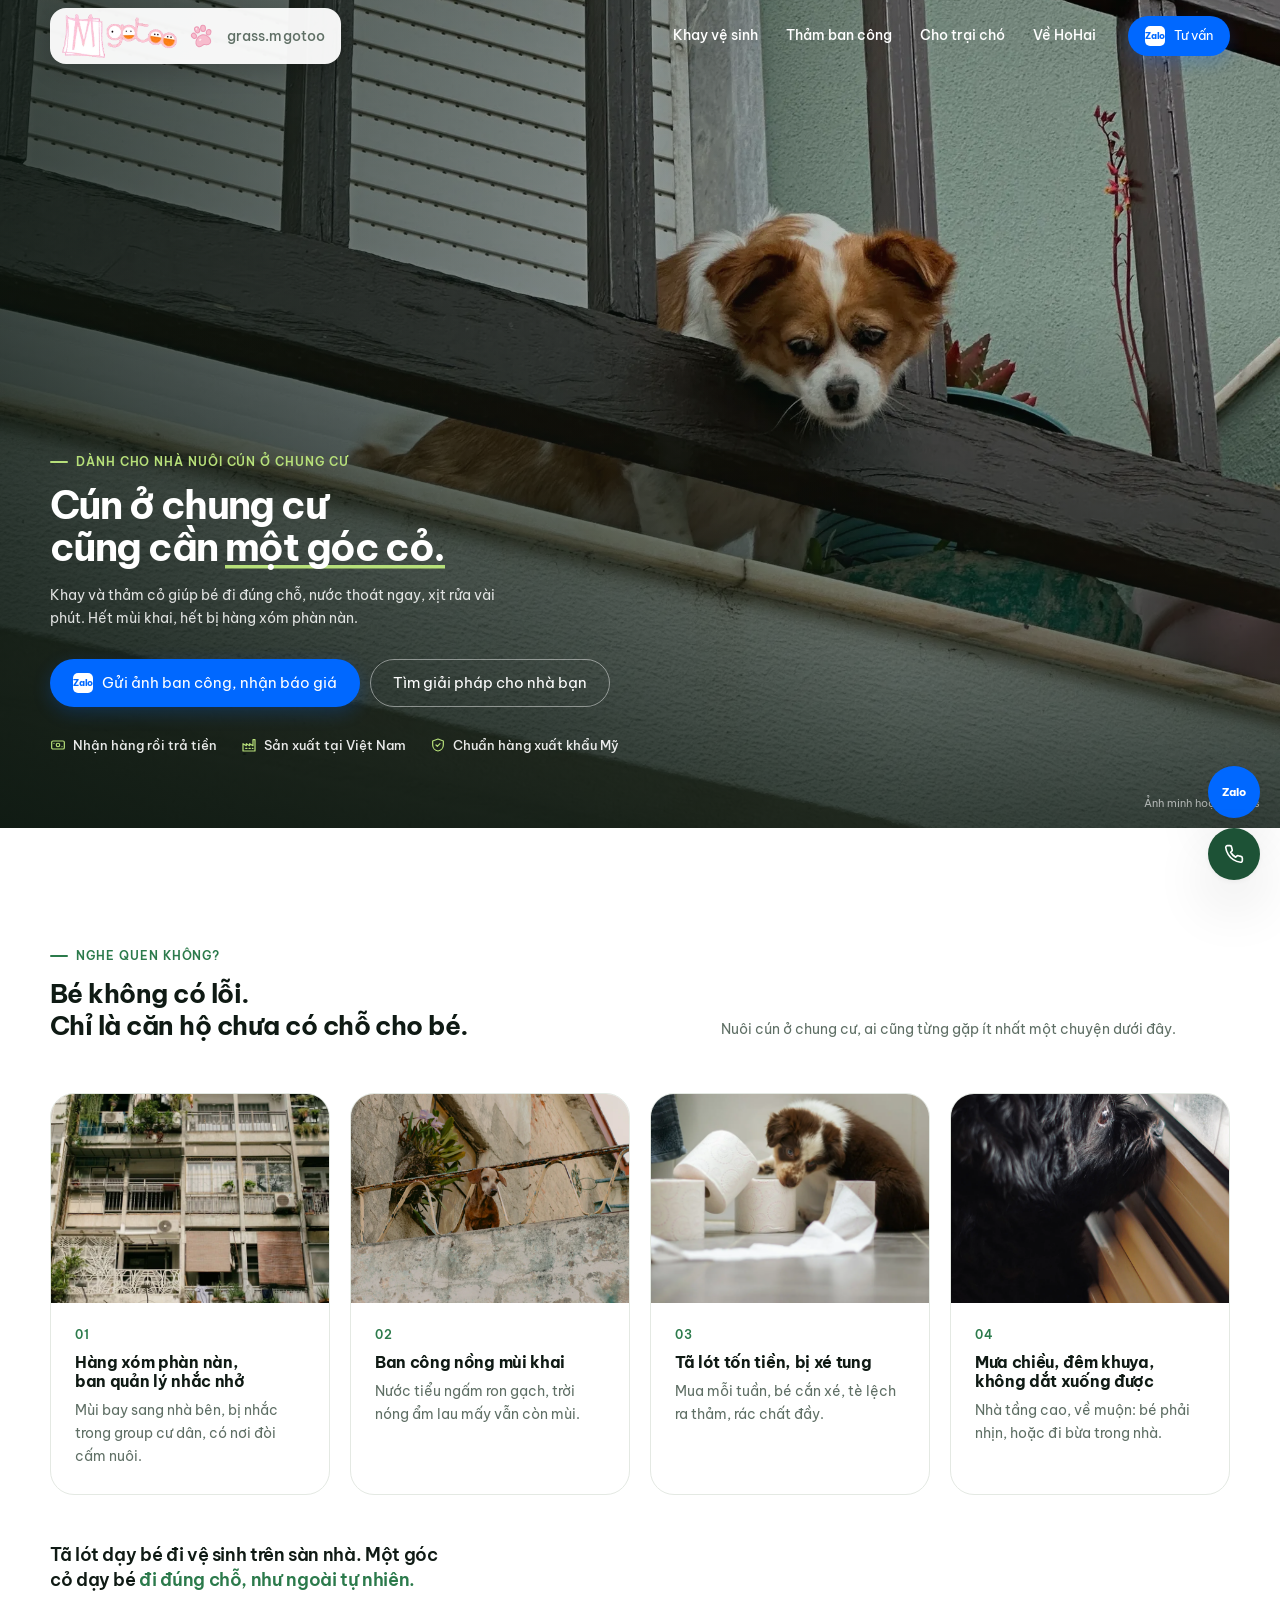
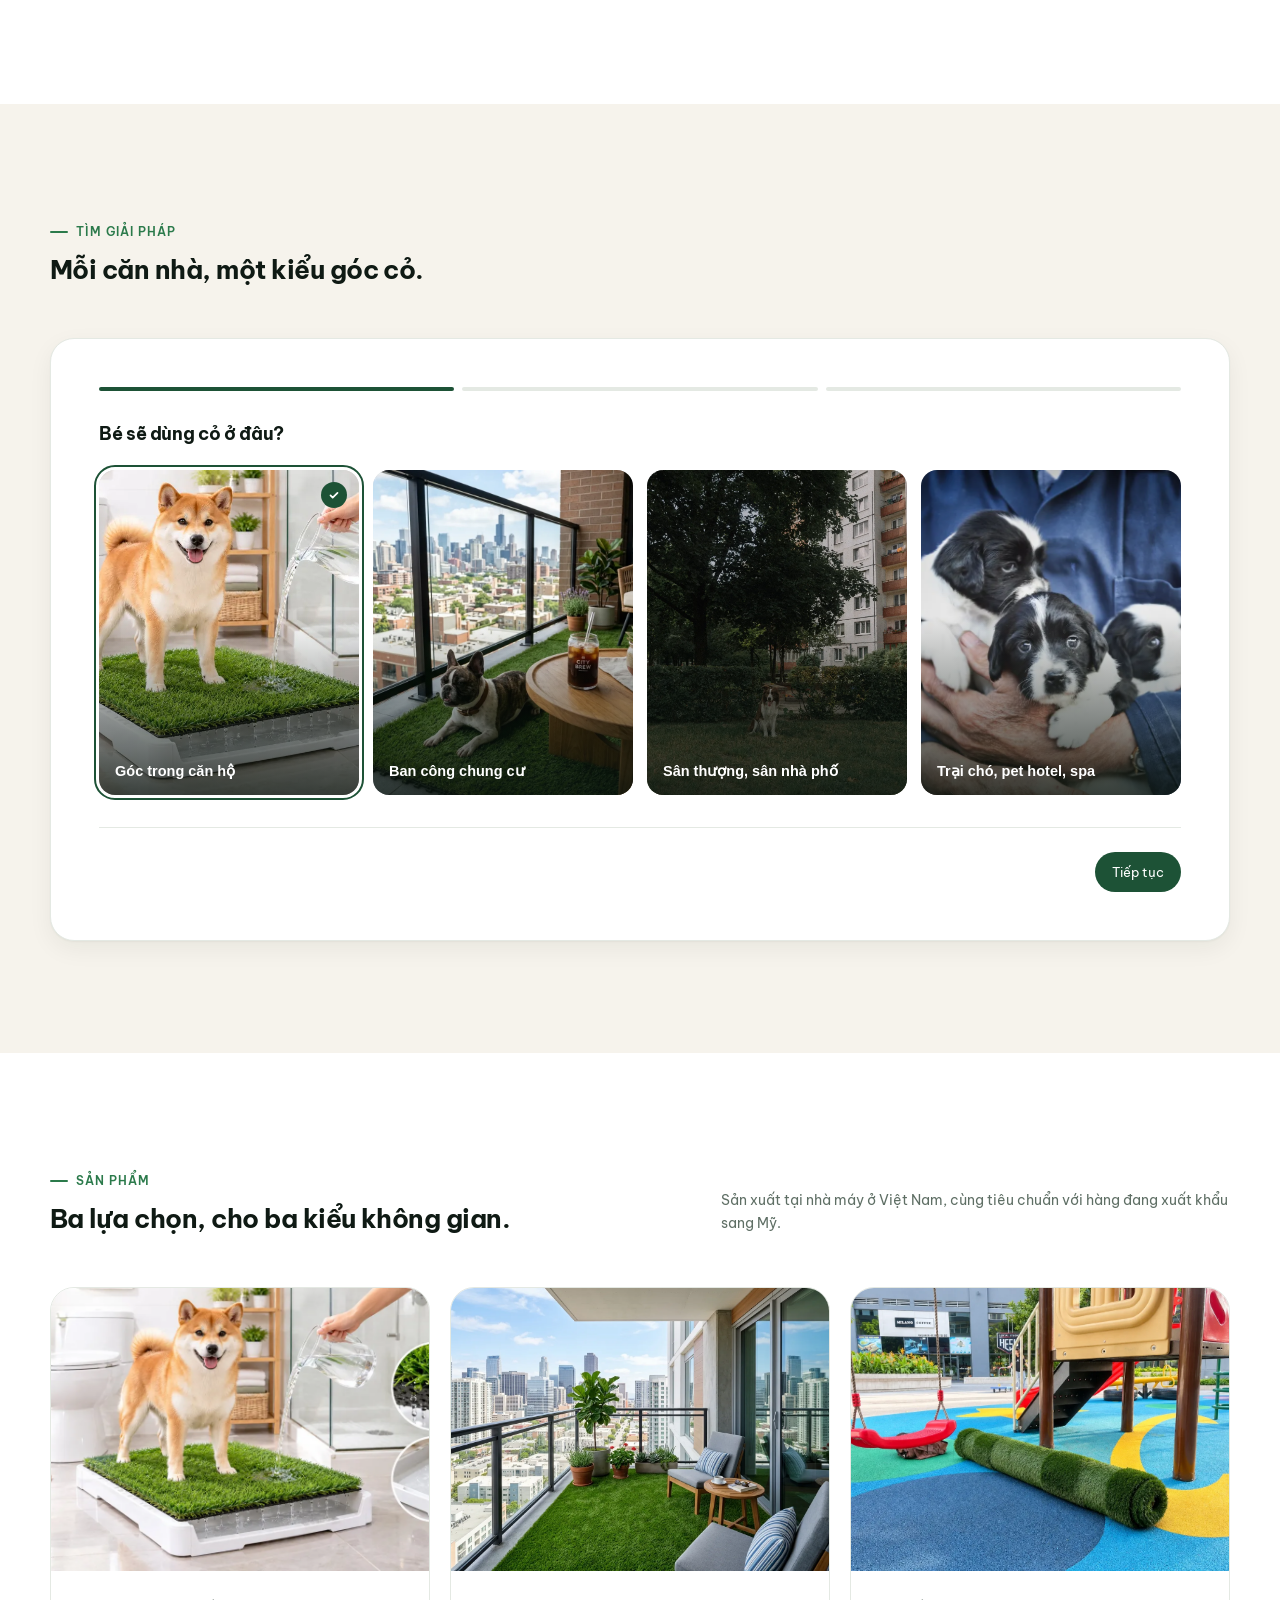
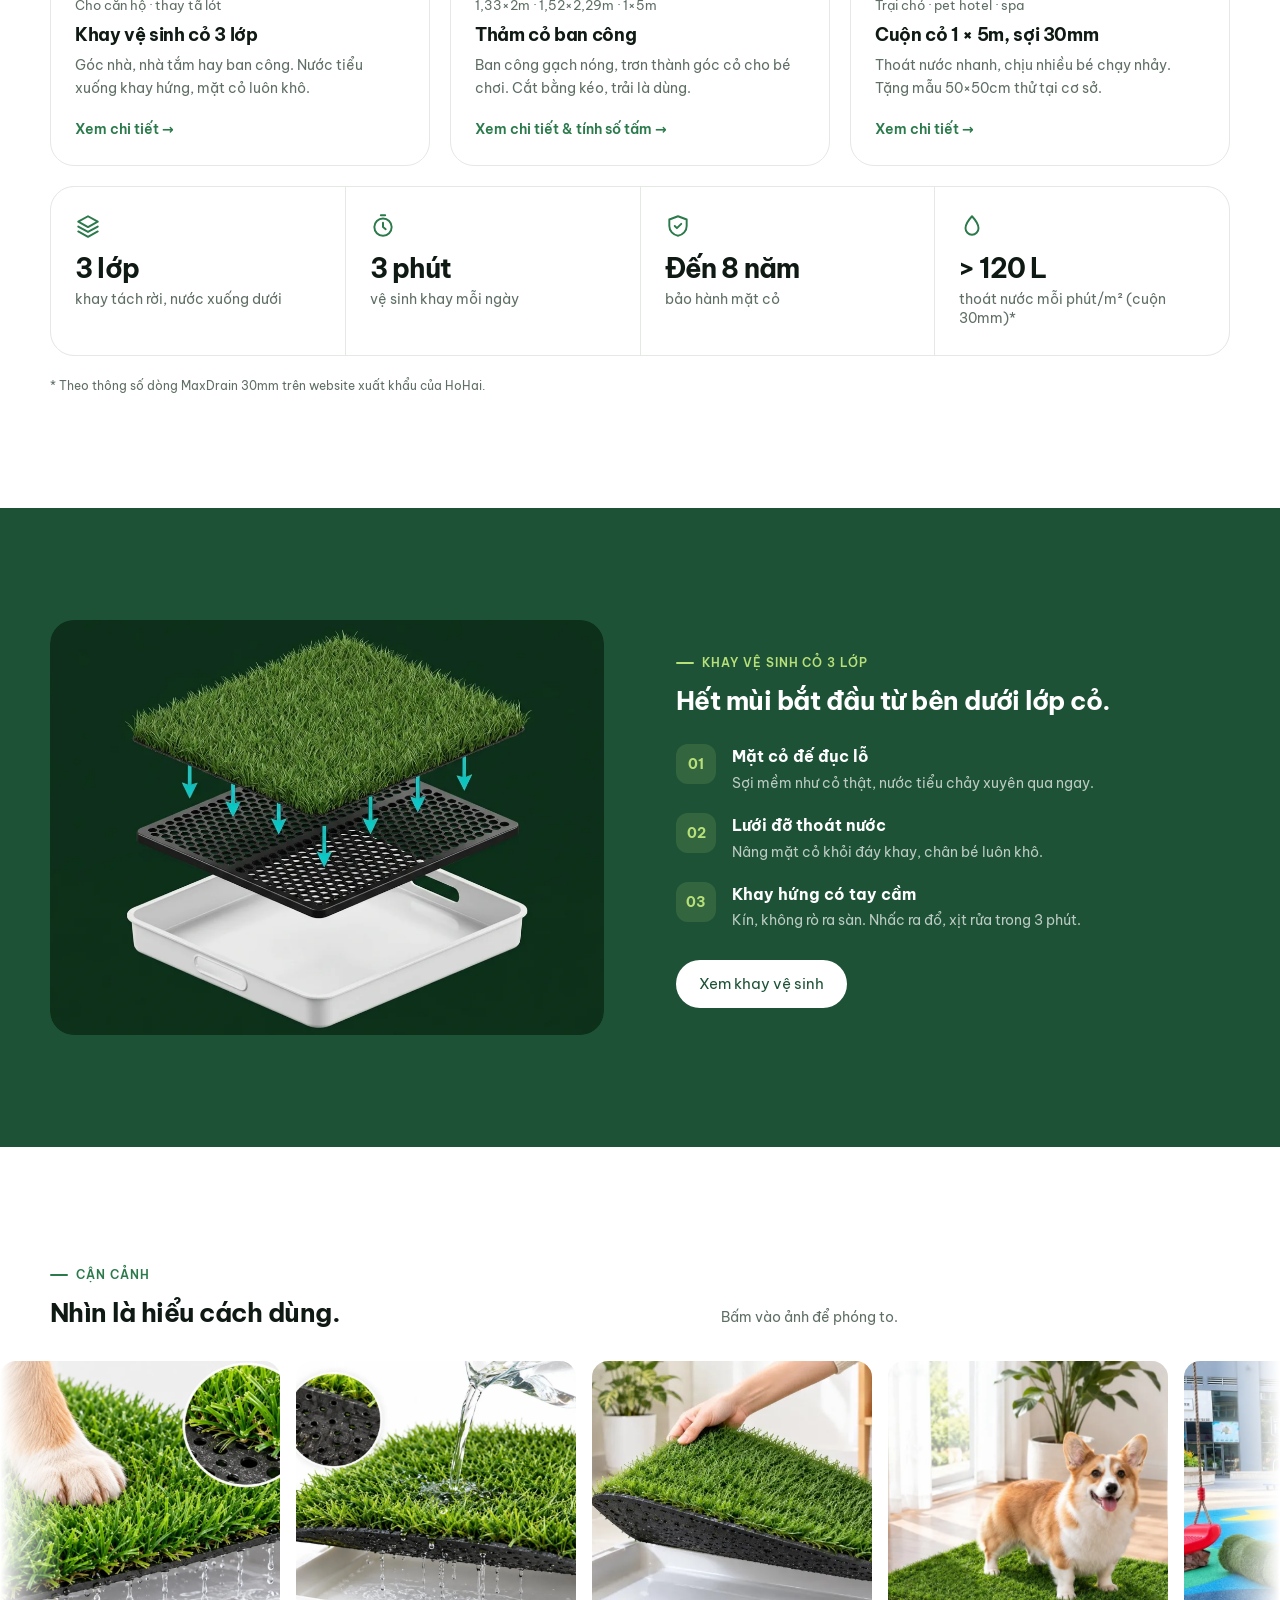
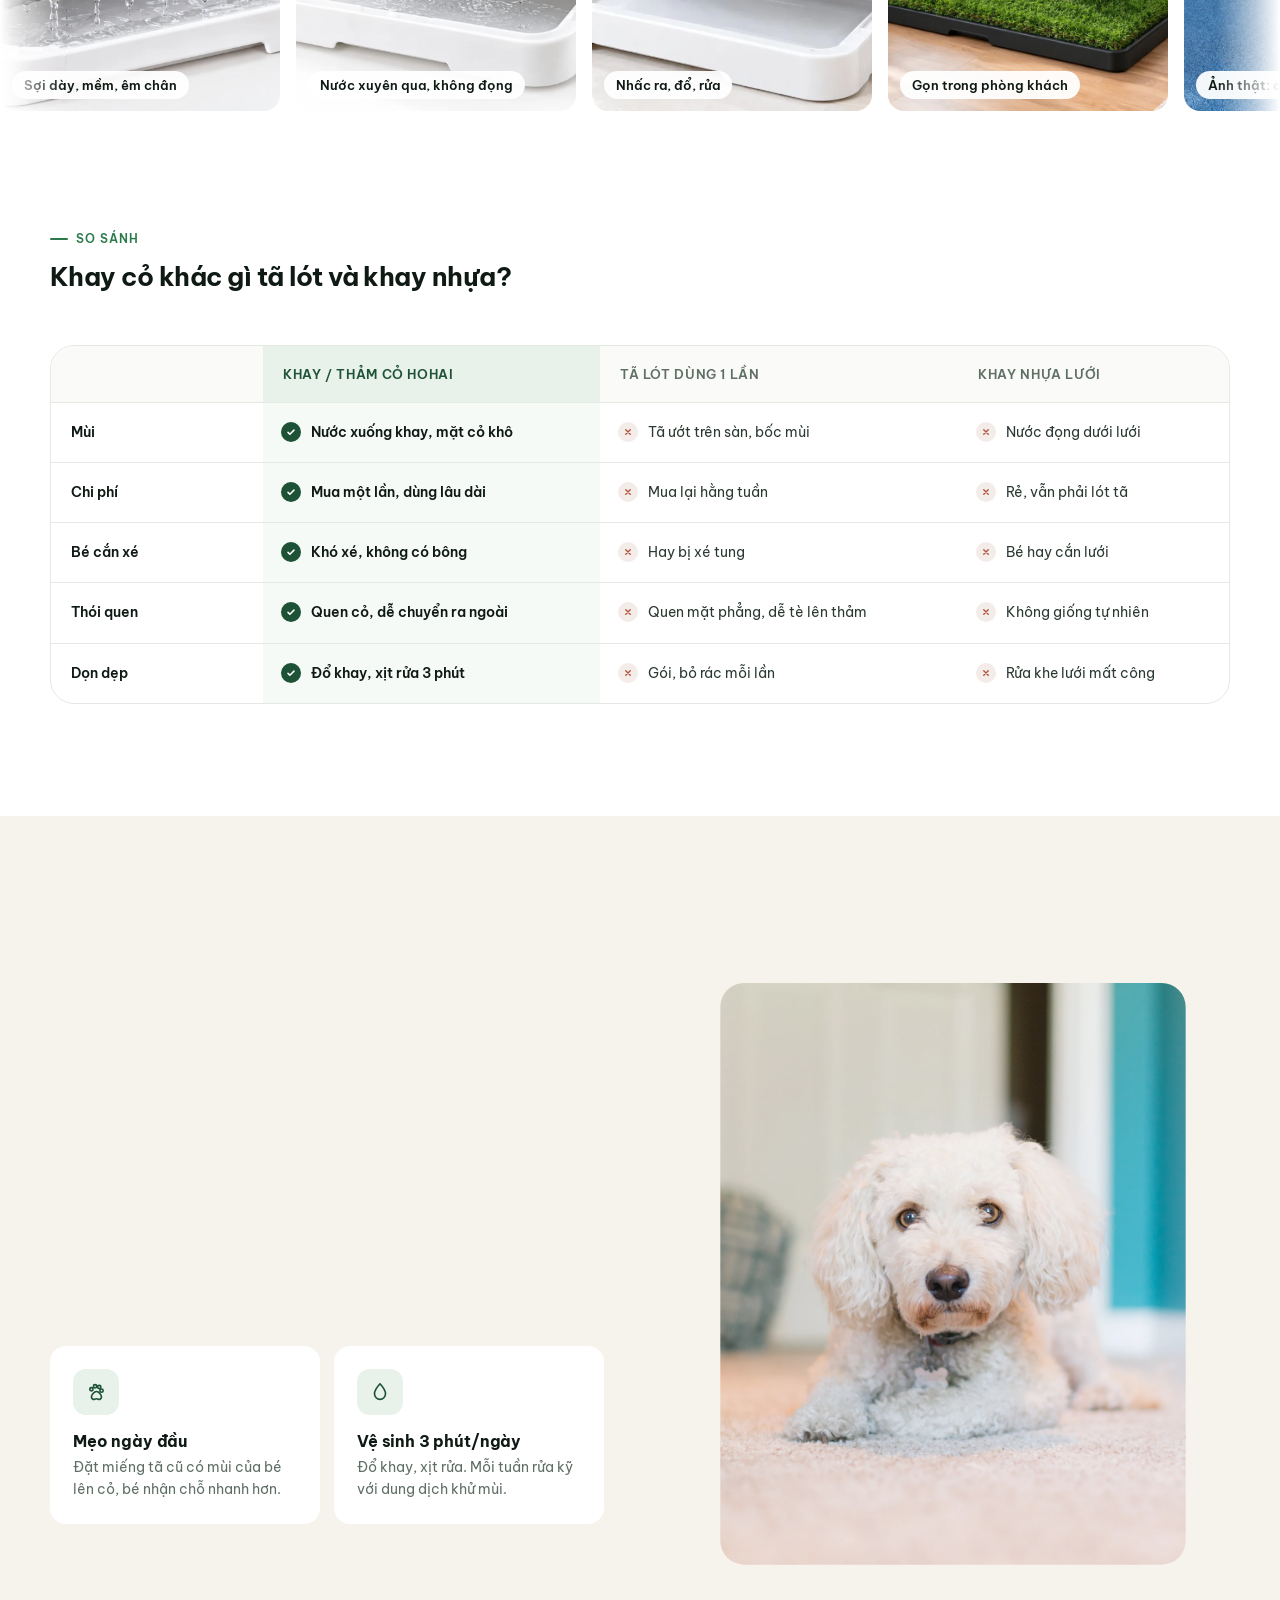
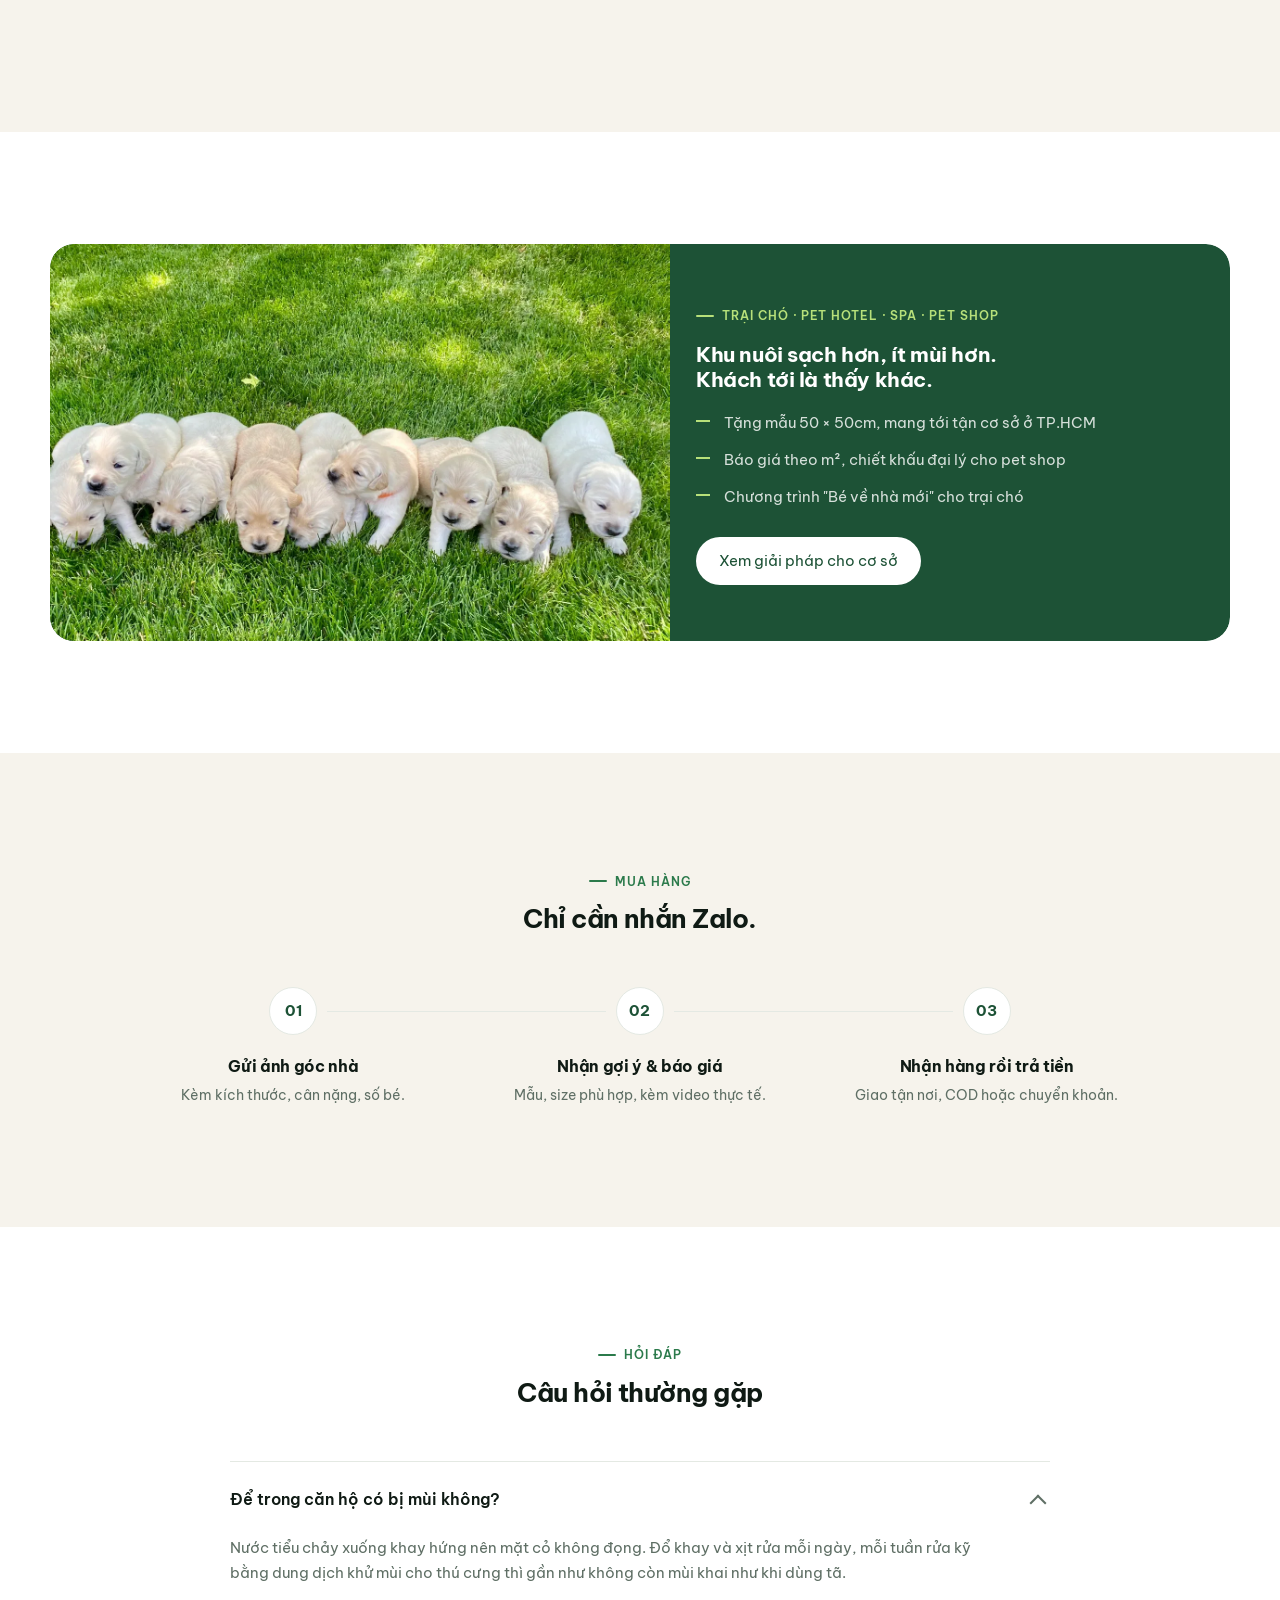
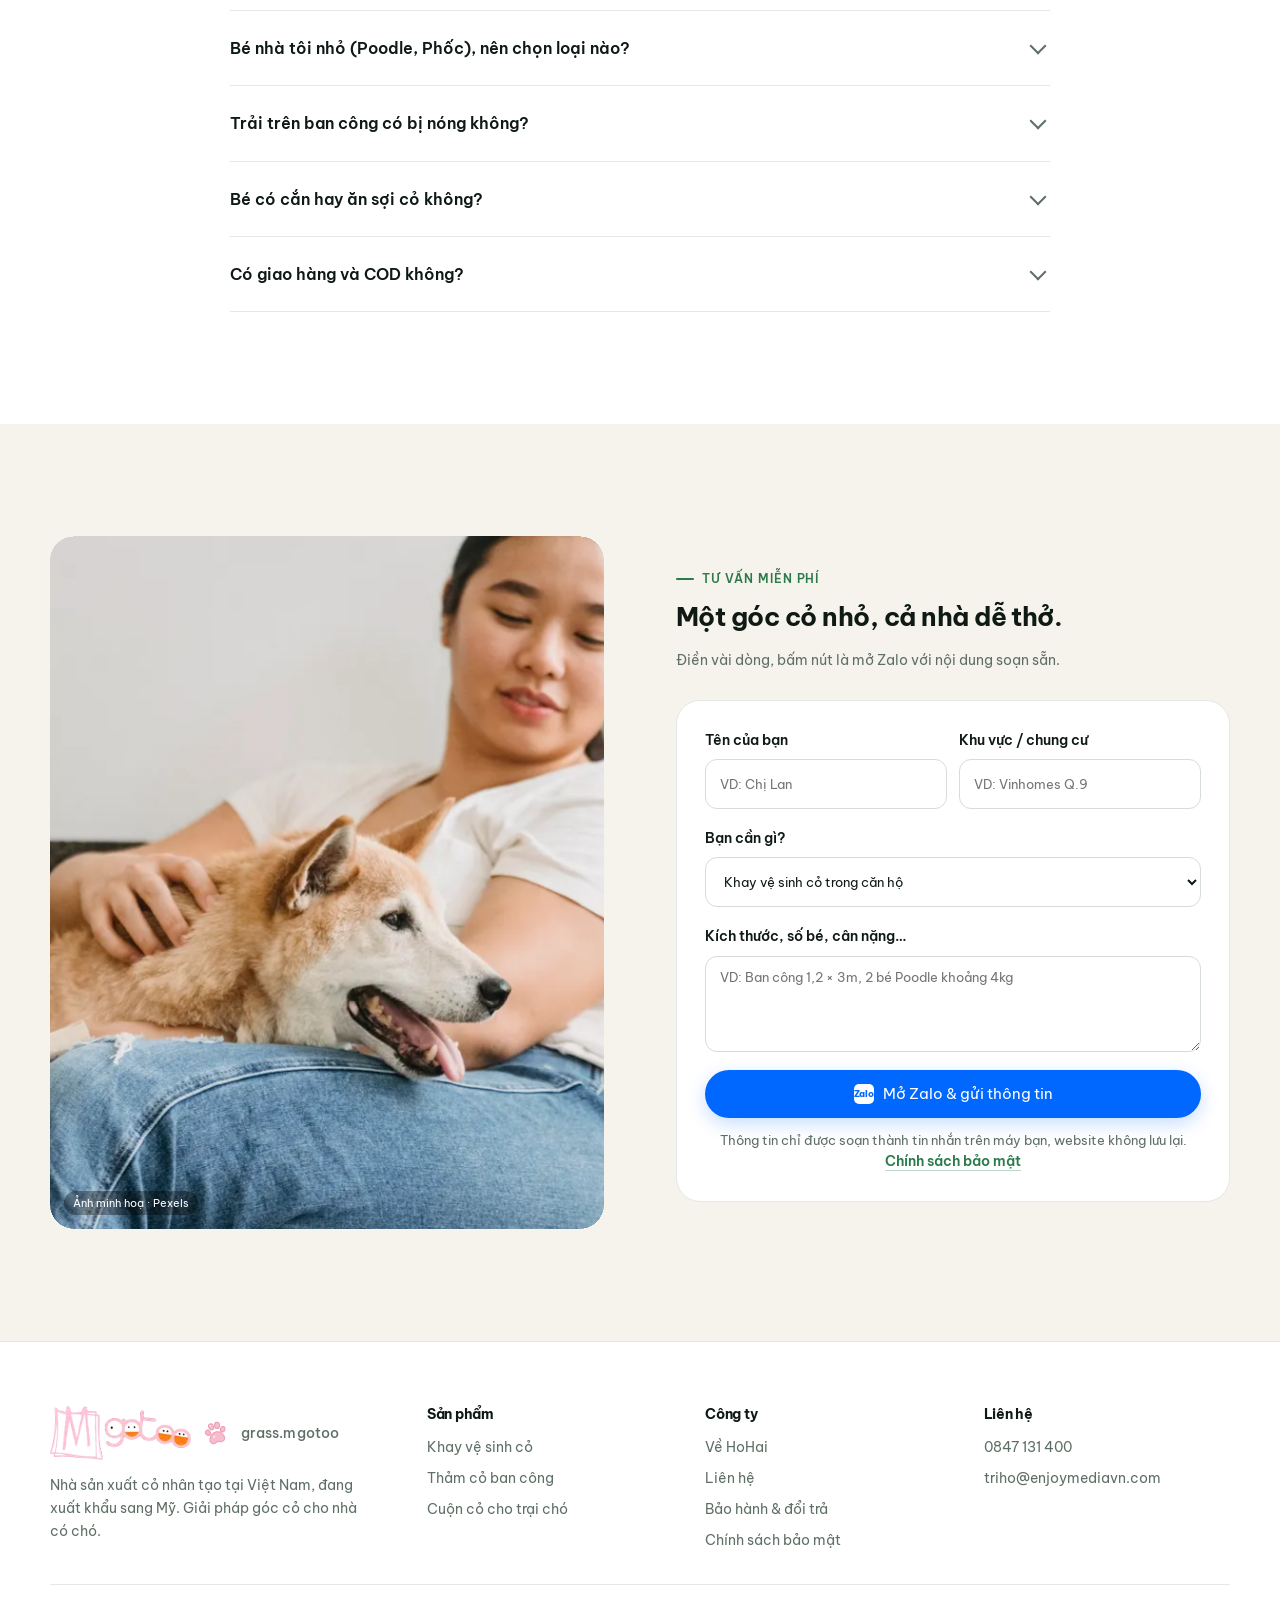
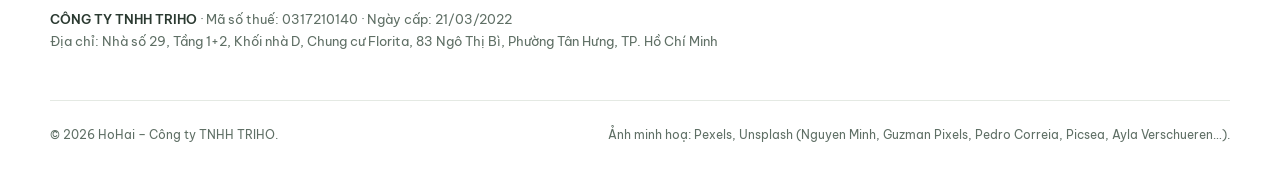
==== commit 9b37e94c: "Thảm ban công: thẻ size dạng bản vẽ từ trên xuống; phần dư tái sử dụng + cách nối liền mạch - 3 thẻ " ====
--- a/index.html
+++ b/index.html
@@ -14,7 +14,7 @@
     <link href="https://fonts.googleapis.com/css2?family=Be+Vietnam+Pro:wght@400;500;600;700&display=swap" rel="stylesheet">
     <link rel="icon" type="image/png" sizes="32x32" href="assets/img/favicon-32.png">
     <link rel="apple-touch-icon" href="assets/img/apple-touch-icon.png">
-    <link rel="stylesheet" href="css/ds.css?v=18">
+    <link rel="stylesheet" href="css/ds.css?v=20">
 </head>
 
 <body>
--- a/css/ds.css
+++ b/css/ds.css
@@ -1005,62 +1005,131 @@
 }
 
 /* =========================================================
- * CHỌN KÍCH THƯỚC: tấm cỏ vẽ đúng tỉ lệ trên sàn 3D, lưới 1 ô = 1 m (28/11/2026)
- * - Mỗi thẻ: tấm cỏ của size đó + khung nét đứt của size khác, chung 1 góc để so trực tiếp.
- * - Vị trí/kích thước tính bằng mét: --x --y (góc trên trái), --w (dài), --d (rộng); --ox --oy dời cả sàn cho cân giữa.
+ * CHỌN KÍCH THƯỚC: tấm cỏ vẽ trên sàn 3D, CẢ 3 THẺ CÙNG MỘT TỈ LỆ (28/11/2026)
+ * - --m (px cho 1 mét) tính theo bề rộng khung (container query) → 3 thẻ rộng bằng nhau nên tỉ lệ bằng nhau,
+ *   cuộn 5m luôn vừa khung. Không dùng lưới mét (làm sản phẩm trông nhỏ).
+ * - Mỗi tấm đặt giữa sàn: --w (dài), --d (rộng) khai báo trên .floor.
  * - Bề mặt cỏ: assets/img/be-mat-co.png (ghép lặp liền mạch).
  * ========================================================= */
+/* Bản vẽ nhìn từ trên xuống (cùng kiểu mặt bằng ở công cụ tính) */
 .size .viz {
-    --m: 42px; --tilt: 52deg;
+    container-type: inline-size;
     --grass: url(../assets/img/be-mat-co.png);
-    position: relative; display: block; height: 160px; margin: 20px 0; border-radius: 14px; overflow: hidden;
-    background: radial-gradient(120% 90% at 50% 0%, #fbf9f4 0%, #efe9dd 100%);
-    perspective: 700px; perspective-origin: 50% -20%;
-}
-@media (max-width: 899px) { .size .viz { --m: 52px; height: 170px; } }
-@media (max-width: 420px) { .size .viz { --m: 46px; height: 156px; } }
+    position: relative; display: block; height: 150px; margin: 20px 0; border-radius: 14px; overflow: hidden;
+    background: #f7f4ee;
+}
 .size .floor {
-    position: absolute; left: 50%; top: 50%; width: 0; height: 0; transform-style: preserve-3d;
-    transform: rotateX(var(--tilt)) translate(calc(var(--ox, 0) * var(--m)), calc(var(--oy, 0) * var(--m)));
-}
-/* Lưới sàn: vạch đúng từng mét, mờ dần ra mép */
-.size .floor::before {
-    content: ''; position: absolute; width: calc(var(--m) * 12); height: calc(var(--m) * 8); left: calc(var(--m) * -6); top: calc(var(--m) * -4);
-    background-image: linear-gradient(rgba(70, 56, 30, .14) 1px, transparent 1px), linear-gradient(90deg, rgba(70, 56, 30, .14) 1px, transparent 1px);
-    background-size: var(--m) var(--m);
-    -webkit-mask-image: radial-gradient(closest-side, #000 40%, transparent 100%); mask-image: radial-gradient(closest-side, #000 40%, transparent 100%);
-}
-.size .mat, .size .ghost {
-    position: absolute; left: calc(var(--x) * var(--m)); top: calc(var(--y) * var(--m));
-    width: calc(var(--w) * var(--m)); height: calc(var(--d) * var(--m)); border-radius: 3px;
+    --m: min(52px, (100cqw - 50px) / 5);
+    position: absolute; left: calc(50% + 12px); top: calc(50% - 12px); width: 0; height: 0;
 }
 .size .mat {
-    background: linear-gradient(155deg, rgba(255, 255, 255, .16), rgba(255, 255, 255, 0) 45%, rgba(0, 0, 0, .14)), var(--grass) 0 0 / 64px;
-    box-shadow: 0 0 0 1px rgba(25, 45, 20, .35), 0 2px 0 #3a3a34, 0 3.5px 0 #23231f, 0 12px 16px rgba(45, 35, 15, .26);
-    transform: translateZ(1px); transition: transform .5s var(--ease), box-shadow .5s var(--ease);
-}
-.size:hover .mat, .size.on .mat { transform: translateZ(4px); box-shadow: 0 0 0 1px rgba(25, 45, 20, .35), 0 2px 0 #3a3a34, 0 3.5px 0 #23231f, 0 18px 22px rgba(45, 35, 15, .3); }
-/* Khung so sánh: nét đứt xanh đậm, viền trắng mờ để thấy được cả trên cỏ lẫn trên sàn */
-.size .ghost {
-    border: 1.6px dashed #1d5236; transform: translateZ(6px);
-    filter: drop-shadow(0 0 1.2px rgba(255, 255, 255, .95)) drop-shadow(0 0 1px rgba(255, 255, 255, .8));
-}
-/* Nhãn kích thước: đứng thẳng (quay ngược góc nghiêng) để luôn đọc được */
-.size .lab {
-    position: absolute; font-size: 11.5px; font-weight: 700; color: var(--ink); white-space: nowrap; line-height: 1;
-    background: rgba(255, 255, 255, .88); padding: 3px 6px; border-radius: 6px; box-shadow: 0 1px 3px rgba(0, 0, 0, .12);
-}
-.size .lab.w { left: calc((var(--x) + var(--w) / 2) * var(--m)); top: calc((var(--y) + var(--d)) * var(--m) + 9px); transform-origin: 50% 0; transform: translateX(-50%) translateZ(2px) rotateX(calc(var(--tilt) * -1)); }
-.size .lab.d { left: calc(var(--x) * var(--m) - 8px); top: calc((var(--y) + var(--d) / 2) * var(--m)); transform-origin: 100% 50%; transform: translate(-100%, -50%) translateZ(2px) rotateX(calc(var(--tilt) * -1)); }
-.size .lab.g { background: #1d5236; color: #fff; }
-.size .viz .scale {
-    position: absolute; left: 10px; right: 10px; bottom: 8px; font-size: 11px; font-weight: 500; color: #8b8371;
-    display: flex; justify-content: space-between; gap: 8px;
-}
-.size .viz .scale span { display: inline-flex; align-items: center; gap: 6px; }
-.size .viz .scale .k1::before { content: ''; width: 10px; height: 10px; border: 1px solid rgba(70, 56, 30, .35); border-radius: 2px; }
-.size .viz .scale .k2::before { content: ''; width: 14px; height: 0; border-top: 1.6px dashed #1d5236; }
+    position: absolute; left: calc(var(--w) * var(--m) / -2); top: calc(var(--d) * var(--m) / -2);
+    width: calc(var(--w) * var(--m)); height: calc(var(--d) * var(--m)); border-radius: 2px;
+    background: #3f8f5c var(--grass) 0 0 / 44px;
+    box-shadow: 0 0 0 1.5px rgba(15, 26, 20, .55), 0 6px 14px -4px rgba(45, 35, 15, .3);
+    transition: transform .5s var(--ease), box-shadow .5s var(--ease);
+}
+.size:hover .mat, .size.on .mat { transform: translateY(-2px); box-shadow: 0 0 0 1.5px rgba(15, 26, 20, .7), 0 12px 20px -6px rgba(45, 35, 15, .35); }
+/* Đường kích thước kiểu bản vẽ: vạch mảnh + 2 đầu chặn, số đặt giữa (ngắt vạch) */
+.size .dim { position: absolute; border-color: #5f6f65; border-style: solid; border-width: 0; }
+.size .dim::before, .size .dim::after { content: ''; position: absolute; background: #5f6f65; }
+.size .dim.w {
+    left: calc(var(--w) * var(--m) / -2); width: calc(var(--w) * var(--m));
+    top: calc(var(--d) * var(--m) / 2 + 16px); border-top-width: 1.2px;
+}
+.size .dim.w::before, .size .dim.w::after { top: -5.5px; width: 1.2px; height: 10px; }
+.size .dim.w::before { left: 0; } .size .dim.w::after { right: 0; }
+.size .dim.d {
+    top: calc(var(--d) * var(--m) / -2); height: calc(var(--d) * var(--m));
+    left: calc(var(--w) * var(--m) / -2 - 16px); border-left-width: 1.2px;
+}
+.size .dim.d::before, .size .dim.d::after { left: -5.5px; height: 1.2px; width: 10px; }
+.size .dim.d::before { top: 0; } .size .dim.d::after { bottom: 0; }
+.size .dim b {
+    position: absolute; font-size: 12.5px; font-weight: 700; color: var(--ink); white-space: nowrap; line-height: 1;
+    background: #f7f4ee; padding: 2px 6px;
+}
+.size .dim.w b { left: 50%; top: 0; transform: translate(-50%, -50%); }
+.size .dim.d b { left: 0; top: 50%; transform: translate(-50%, -50%) rotate(-90deg); }
+.size.on .dim b { color: var(--brand); }
+@media (max-width: 899px) { .size .viz { height: 170px; } .size .floor { --m: min(62px, (100cqw - 50px) / 5); } }
 @media (prefers-reduced-motion: reduce) { .size .mat { transition: none; } }
-.size .viz.long { --m: 36px; }
-@media (max-width: 899px) { .size .viz.long { --m: 50px; } }
-@media (max-width: 420px) { .size .viz.long { --m: 40px; } }
+
+
+/* =========================================================
+ * CÔNG CỤ TÍNH SỐ TẤM — có số mẫu sẵn + mặt bằng trải cỏ (28/11/2026)
+ * ========================================================= */
+.presets { margin-bottom: 22px; }
+.presets-l { display: block; font-size: 13.5px; font-weight: 600; color: var(--ink); margin-bottom: 10px; }
+.pre-grid { display: grid; grid-template-columns: 1fr 1fr; gap: 8px; }
+.pre {
+    display: grid; gap: 2px; text-align: left; font-family: inherit; cursor: pointer;
+    background: #fff; border: 1px solid #d9e0da; border-radius: 12px; padding: 10px 12px;
+    font-size: 13.5px; font-weight: 600; color: var(--ink); line-height: 1.25;
+    transition: border-color .25s, background .25s, box-shadow .25s;
+}
+.pre small { font-size: 12.5px; font-weight: 500; color: var(--muted); }
+.pre:hover { border-color: var(--brand-2); }
+.pre.on { border-color: var(--brand); background: var(--brand-soft); box-shadow: inset 0 0 0 1px var(--brand); }
+.pre.on small { color: var(--brand); }
+.pre:focus-visible { outline: 2px solid var(--brand); outline-offset: 2px; }
+.inp { position: relative; }
+.inp input { padding-right: 40px; font-weight: 600; font-size: 17px; }
+.inp > span { position: absolute; right: 14px; top: 50%; transform: translateY(-50%); font-size: 14px; color: var(--muted); pointer-events: none; }
+.fld input[aria-invalid="true"] { border-color: #c2412d; box-shadow: 0 0 0 4px rgba(194, 65, 45, .1); }
+.fit-area { display: flex; justify-content: space-between; align-items: baseline; gap: 12px; padding: 14px 16px; margin: 4px 0 16px; background: var(--sand); border-radius: 12px; font-size: 13.5px; color: var(--muted); }
+.fit-area b { font-size: 18px; color: var(--ink); }
+
+/* Mặt bằng */
+.plan { background: #fff; border: 1px solid var(--line); border-radius: var(--r-lg); padding: 22px 22px 18px; }
+.plan-h { display: flex; justify-content: space-between; align-items: flex-start; gap: 12px; margin-bottom: 14px; }
+.plan-h h3 { font-size: 16.5px; line-height: 1.3; }
+.plan-h p { font-size: 13px; color: var(--muted); margin-top: 3px; }
+.tag-sample { flex: none; font-size: 11.5px; font-weight: 600; color: #8a5a00; background: #fff4dc; border: 1px solid #f3dca6; border-radius: 999px; padding: 4px 10px; white-space: nowrap; }
+.plan-fig { margin: 0; border-radius: 14px; background: #f7f4ee; padding: 14px; }
+.plan-fig svg { display: block; width: 100%; height: auto; max-height: 300px; }
+.plan-key { display: flex; flex-wrap: wrap; gap: 6px 18px; margin-top: 12px; font-size: 12.5px; color: var(--muted); }
+.plan-key span { display: inline-flex; align-items: center; gap: 7px; }
+.plan-key i { width: 14px; height: 14px; border-radius: 3px; flex: none; }
+.plan-key .k-g { background: #3f8f5c url(../assets/img/be-mat-co.png) center / 24px; }
+.plan-key .k-c { background: repeating-linear-gradient(135deg, rgba(255,255,255,.62) 0 2px, transparent 2px 5px), rgba(247,244,238,.42); background-color: #8fbf9c; box-shadow: inset 0 0 0 1px rgba(15,26,20,.12); }
+.plan-key .k-b { border: 2px solid var(--ink); border-radius: 2px; }
+.res-l { font-size: 13px; font-weight: 600; color: var(--muted); text-transform: uppercase; letter-spacing: .06em; margin: 10px 2px 0; }
+.tool-out .res { cursor: default; }
+.res.best { background: linear-gradient(180deg, #f5faf6, #fff); }
+.fit-note { font-size: 13px; color: var(--muted); background: #fff; border: 1px solid var(--line); border-radius: var(--r); padding: 14px 16px; }
+@media (max-width: 600px) {
+    .tool-in, .plan { padding: 18px; }
+    .plan-h { flex-direction: column; gap: 8px; }
+}
+.tool-out .res[data-i] { cursor: pointer; }
+.tool-out .res[data-i]:hover { border-color: #b9cbbd; }
+.tool-out .res.view { box-shadow: inset 0 0 0 1px var(--brand), 0 6px 18px rgba(29, 82, 54, .1); border-color: var(--brand); }
+.tool-out .res.best.view, .tool-out .res.best { border-color: var(--brand); }
+.tool-out .res[data-i]:focus-visible { outline: 2px solid var(--brand); outline-offset: 2px; }
+.tool-out .res.best:not(.view) { box-shadow: none; }
+.tool > .tool-in { align-self: start; }
+@media (min-width: 900px) { .tool > .tool-in { position: sticky; top: 96px; } }
+
+/* Phần dư dùng lại + cách nối liền mạch (trong thẻ mặt bằng) */
+.reuse { margin-top: 18px; padding-top: 18px; border-top: 1px solid var(--line); }
+.reuse-h { display: grid; grid-template-columns: 40px 1fr; gap: 14px; align-items: start; }
+.reuse-ic { width: 40px; height: 40px; border-radius: 12px; background: var(--brand-soft); color: var(--brand); display: grid; place-items: center; }
+.reuse-h h3 { font-size: 15.5px; }
+.reuse-h p { font-size: 13.5px; color: var(--ink-2); margin-top: 4px; line-height: 1.55; }
+.reuse-fig { margin: 16px 0 0; padding: 14px; border-radius: 14px; background: #f7f4ee; display: grid; gap: 10px; justify-items: start; }
+.reuse-fig svg { display: block; max-width: 100%; height: auto; }
+.reuse-fig figcaption { font-size: 12.5px; color: var(--muted); }
+.reuse-fig figcaption b { display: block; font-size: 14px; color: var(--ink); margin-bottom: 2px; }
+.reuse-l { font-size: 12px; font-weight: 600; color: var(--muted); text-transform: uppercase; letter-spacing: .06em; margin: 16px 0 8px; }
+.reuse-uses { list-style: none; padding: 0; margin: 0; display: grid; gap: 8px; }
+.reuse-uses li { position: relative; padding: 10px 12px 10px 38px; border: 1px solid var(--line); border-radius: 12px; font-size: 13px; color: var(--muted); }
+.reuse-uses li::before { content: ''; position: absolute; left: 12px; top: 12px; width: 16px; height: 16px; border-radius: 50%; background: var(--brand-soft) url("data:image/svg+xml,%3Csvg xmlns='http://www.w3.org/2000/svg' viewBox='0 0 16 16'%3E%3Cpath d='M4.5 8.2l2.2 2.2 4.8-4.8' fill='none' stroke='%231d5236' stroke-width='1.8' stroke-linecap='round' stroke-linejoin='round'/%3E%3C/svg%3E") center / 16px no-repeat; }
+.reuse-uses b { display: block; font-size: 13.5px; color: var(--ink); }
+.reuse-none { margin-top: 12px; font-size: 13.5px; color: var(--muted); }
+.seam-fig { margin: 0; padding: 12px 14px 8px; border-radius: 14px; background: #f7f4ee; }
+.seam-fig svg { display: block; width: 100%; max-width: 420px; height: auto; margin: 0 auto; font-family: inherit; }
+.seam-steps { list-style: none; counter-reset: st; padding: 0; margin: 10px 0 0; display: grid; grid-template-columns: repeat(3, 1fr); gap: 8px; }
+.seam-steps li { counter-increment: st; font-size: 12.5px; color: var(--ink-2); line-height: 1.45; }
+.seam-steps li::before { content: counter(st); display: grid; place-items: center; width: 20px; height: 20px; border-radius: 50%; background: var(--brand); color: #fff; font-size: 11px; font-weight: 700; margin-bottom: 6px; }
+@media (max-width: 600px) { .seam-steps { grid-template-columns: 1fr; } .seam-steps li { display: grid; grid-template-columns: 20px 1fr; gap: 10px; align-items: center; } .seam-steps li::before { margin: 0; } }
